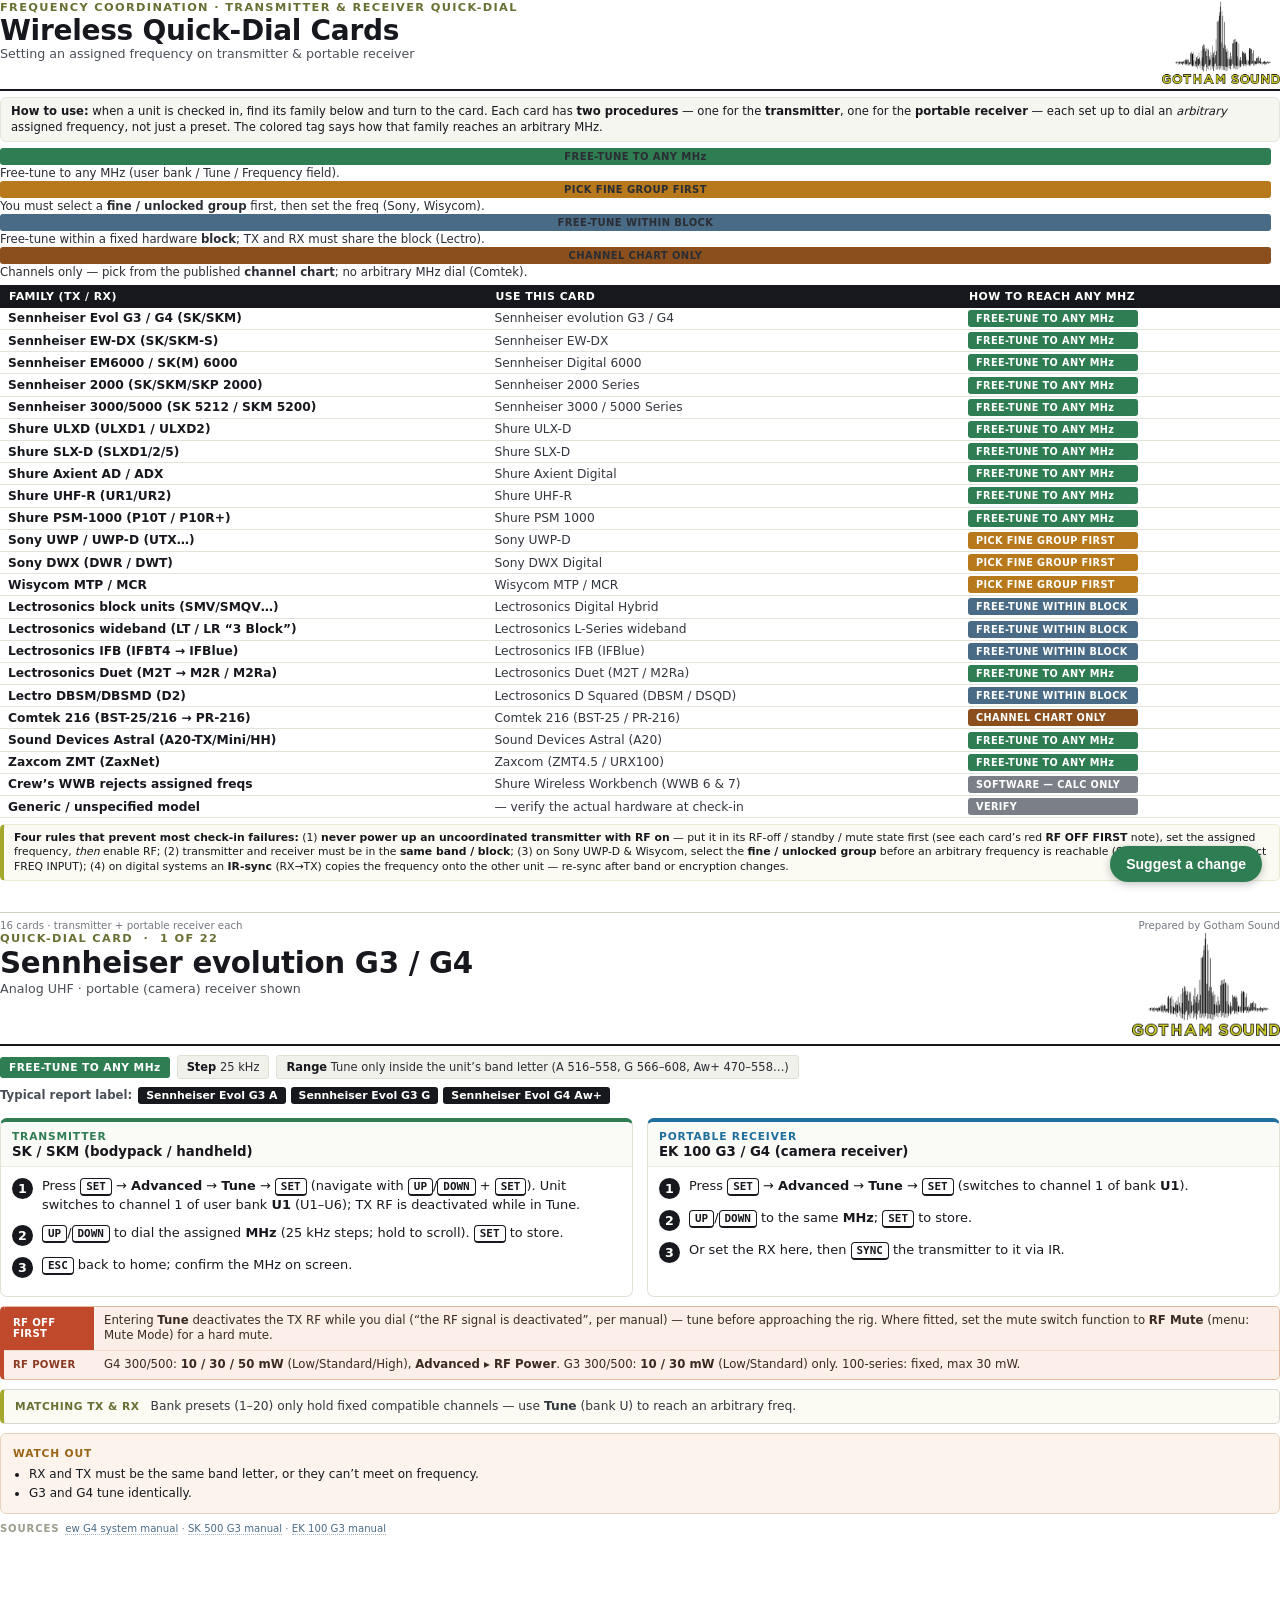
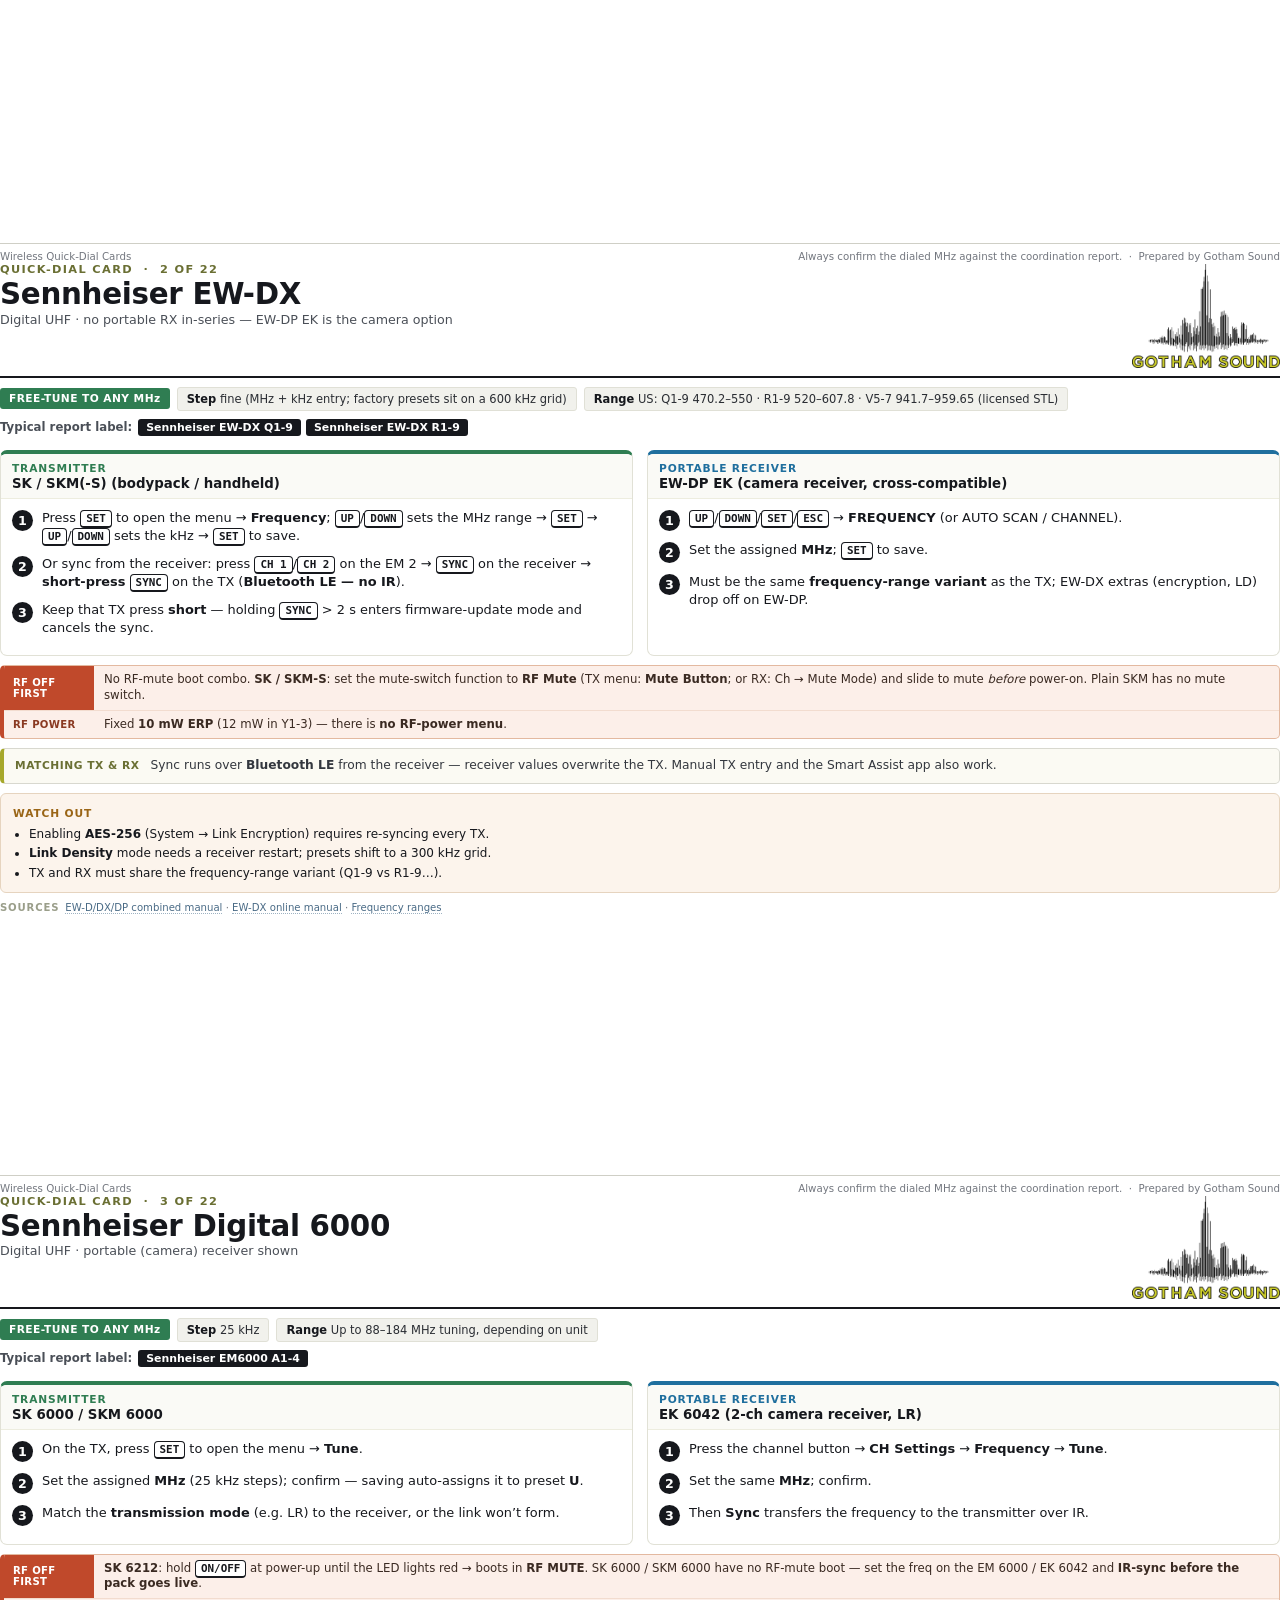
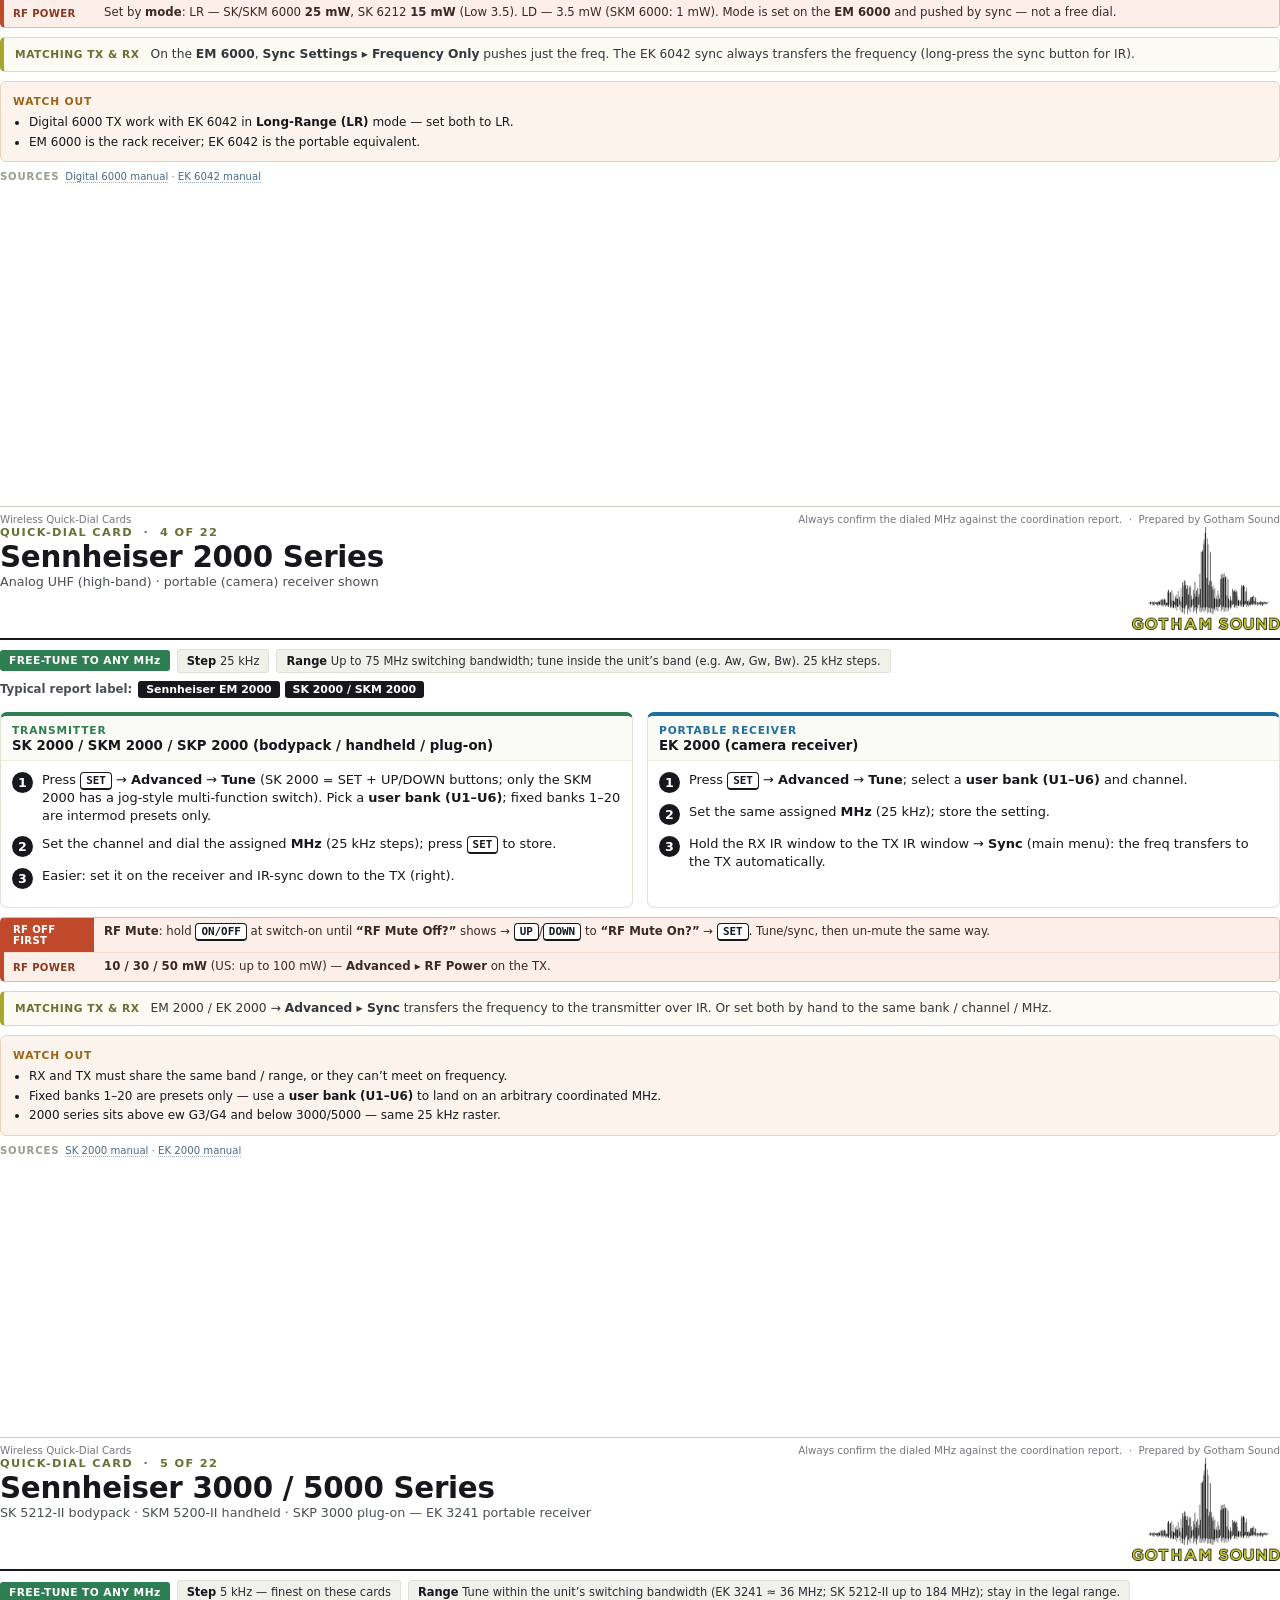
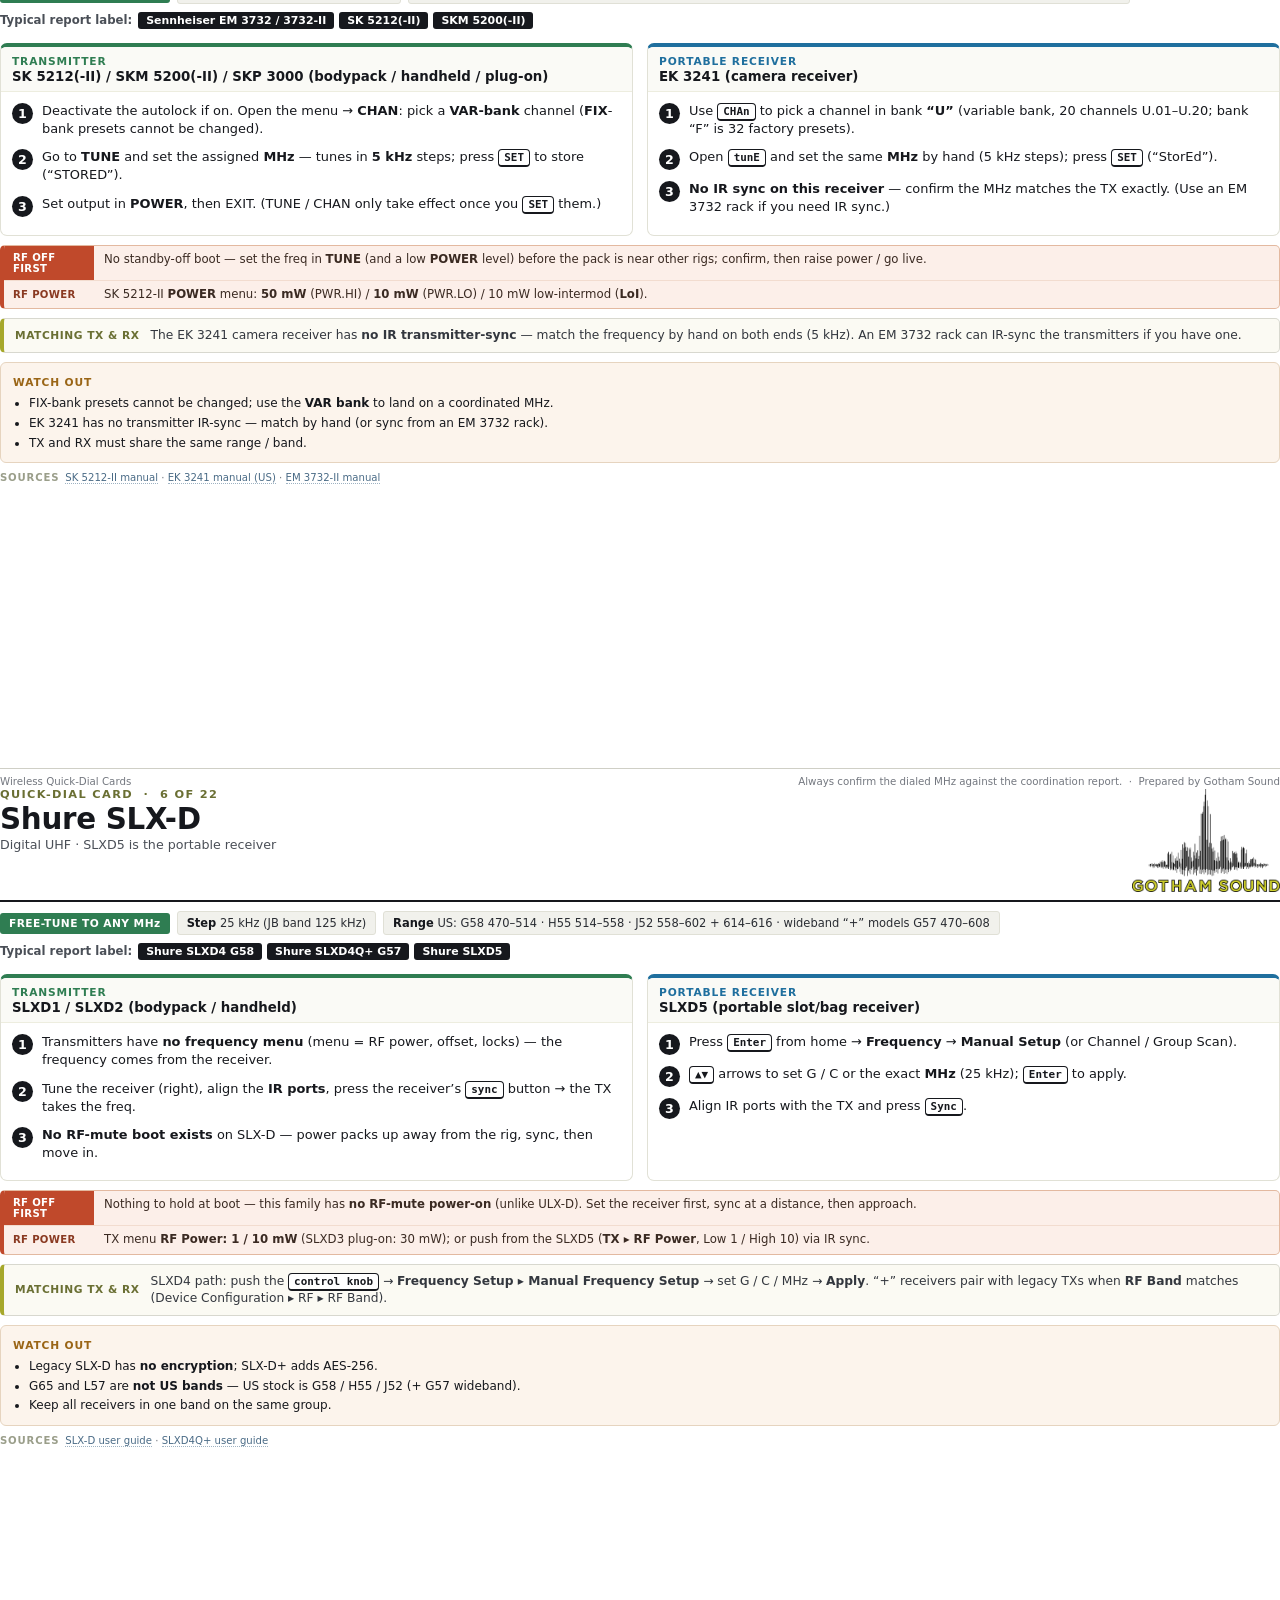
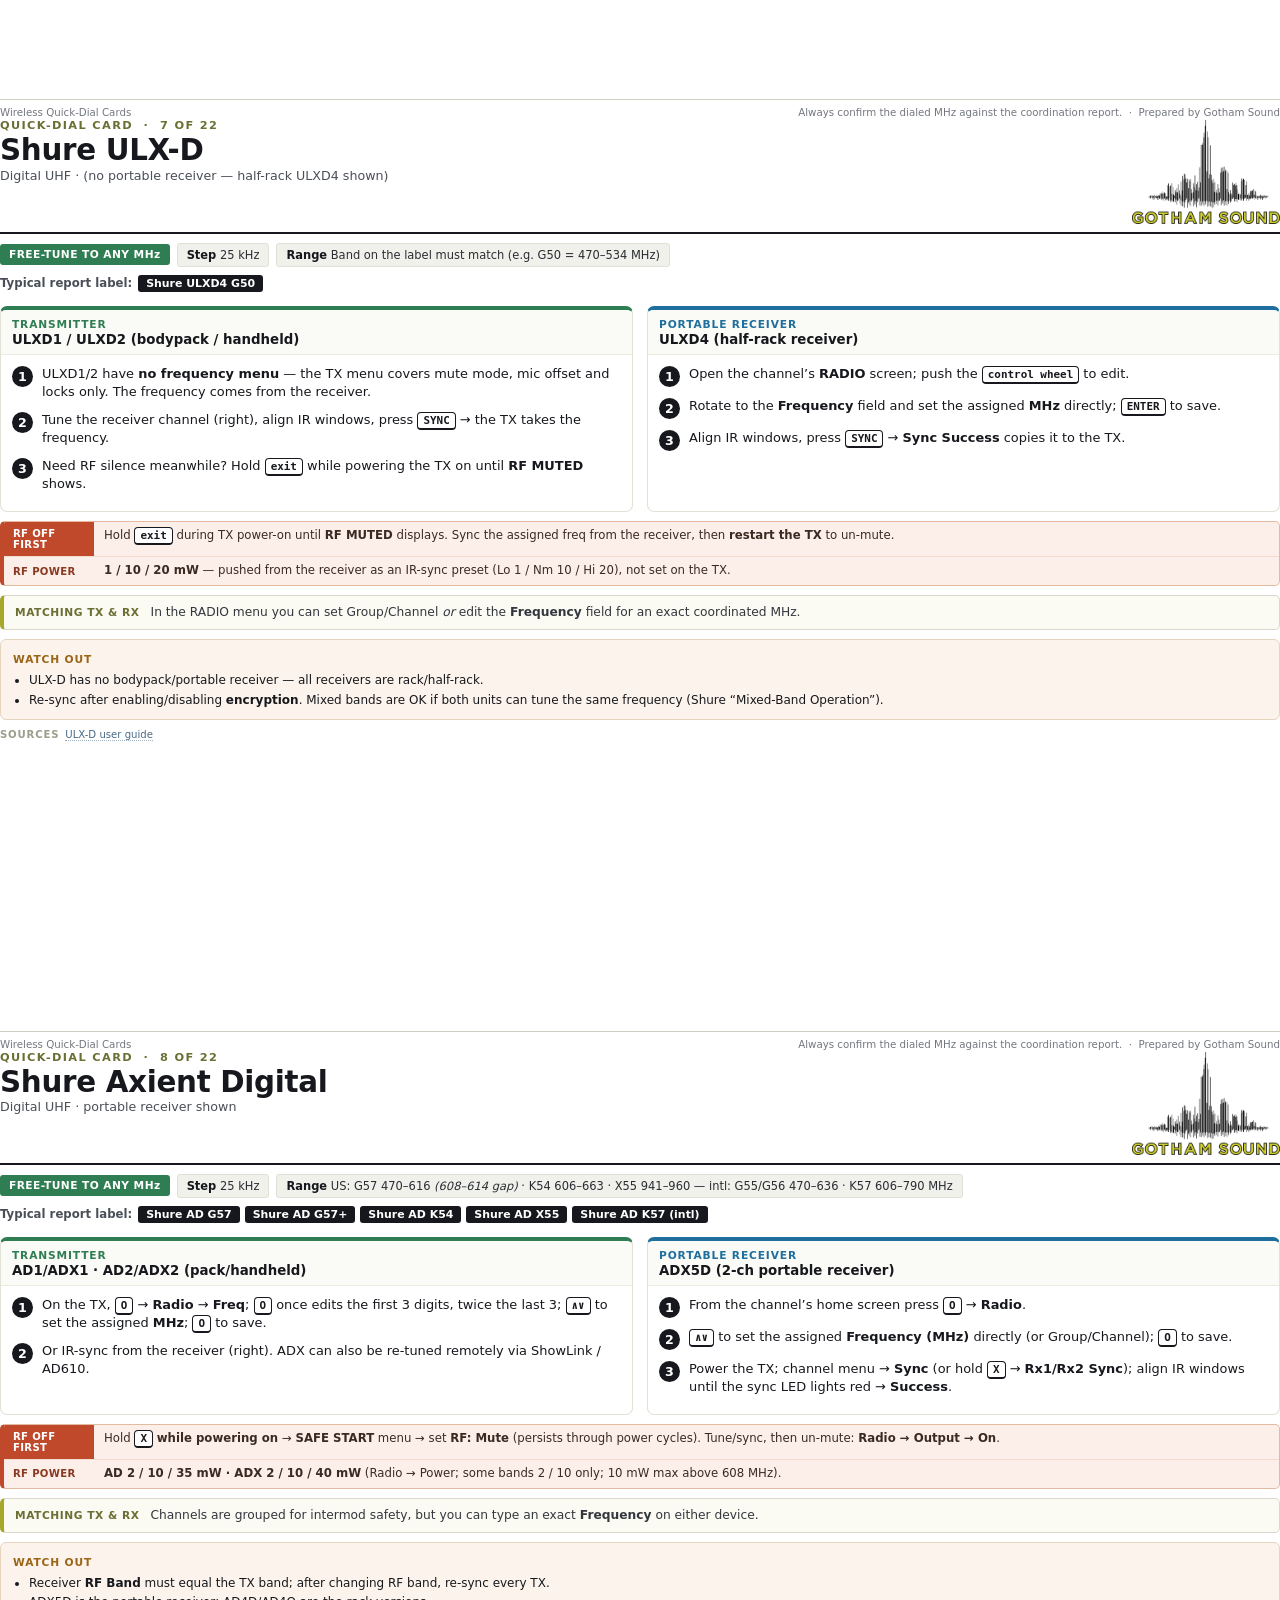
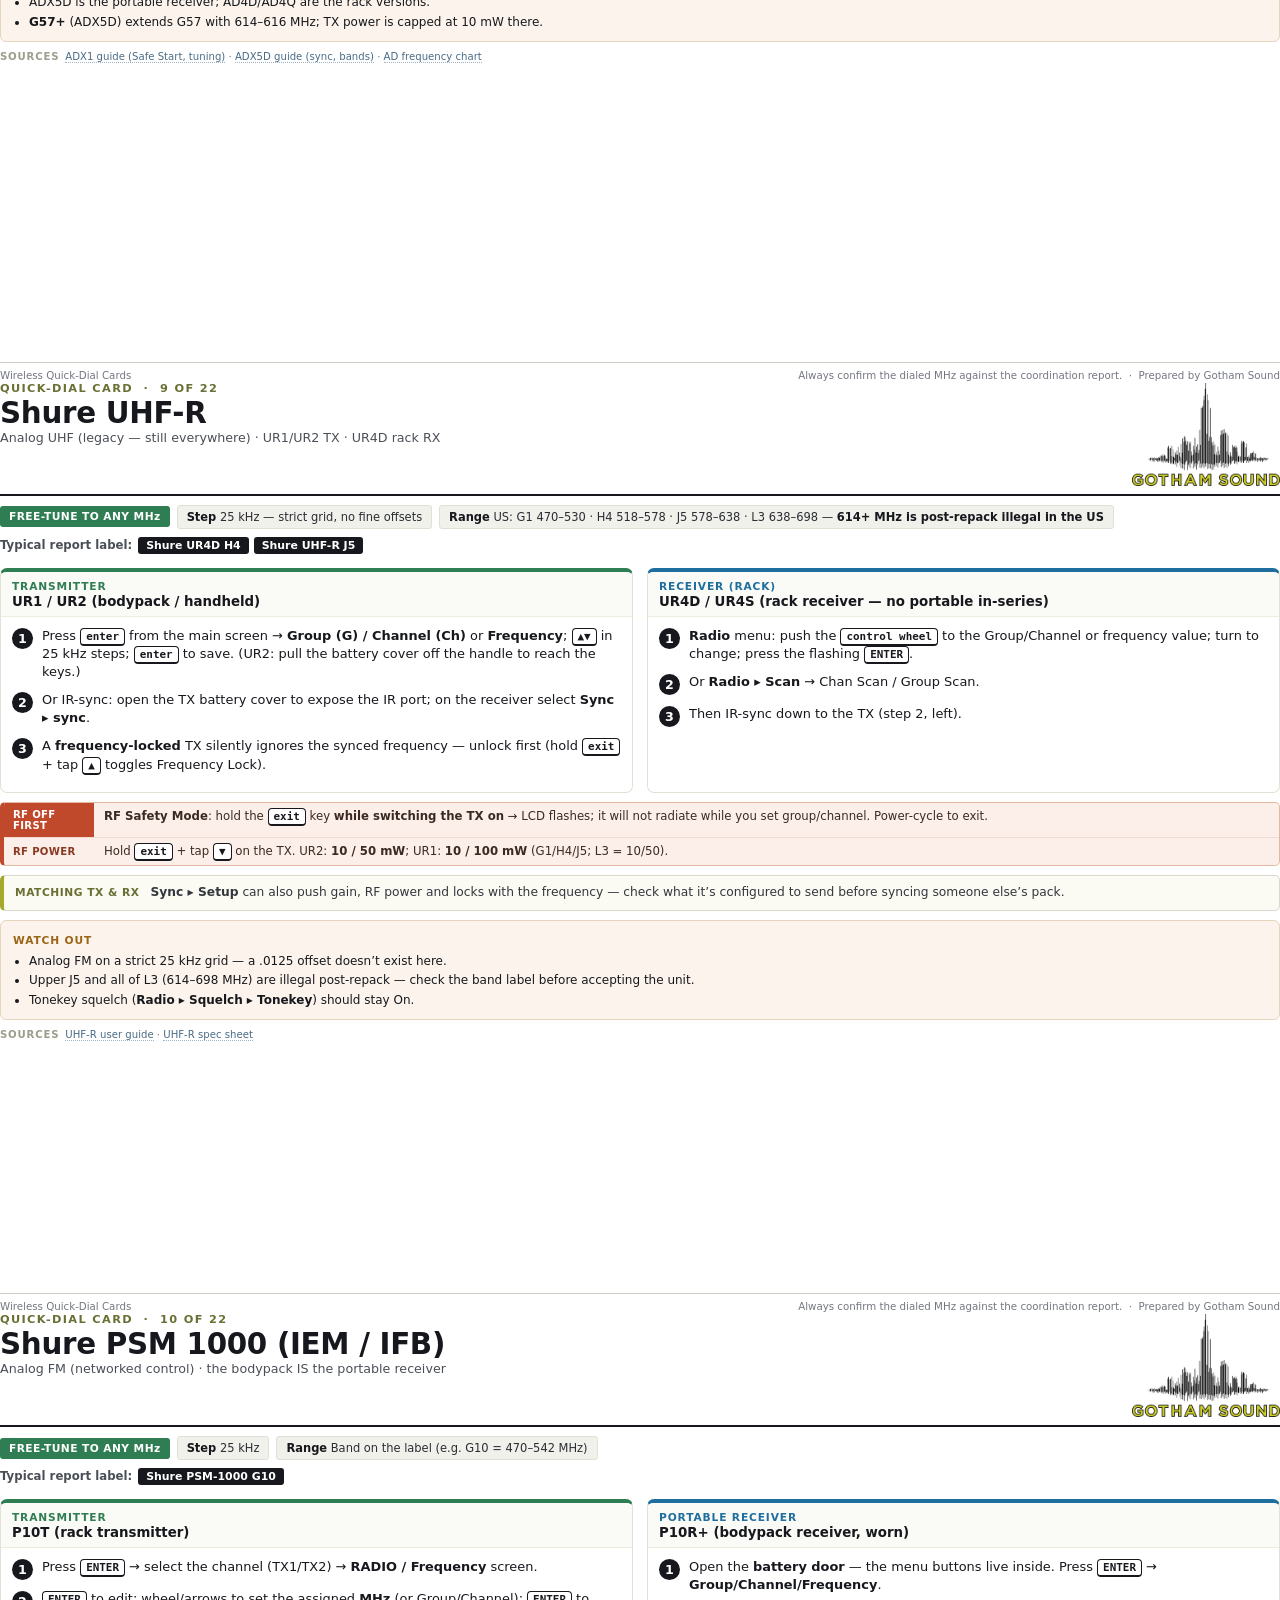
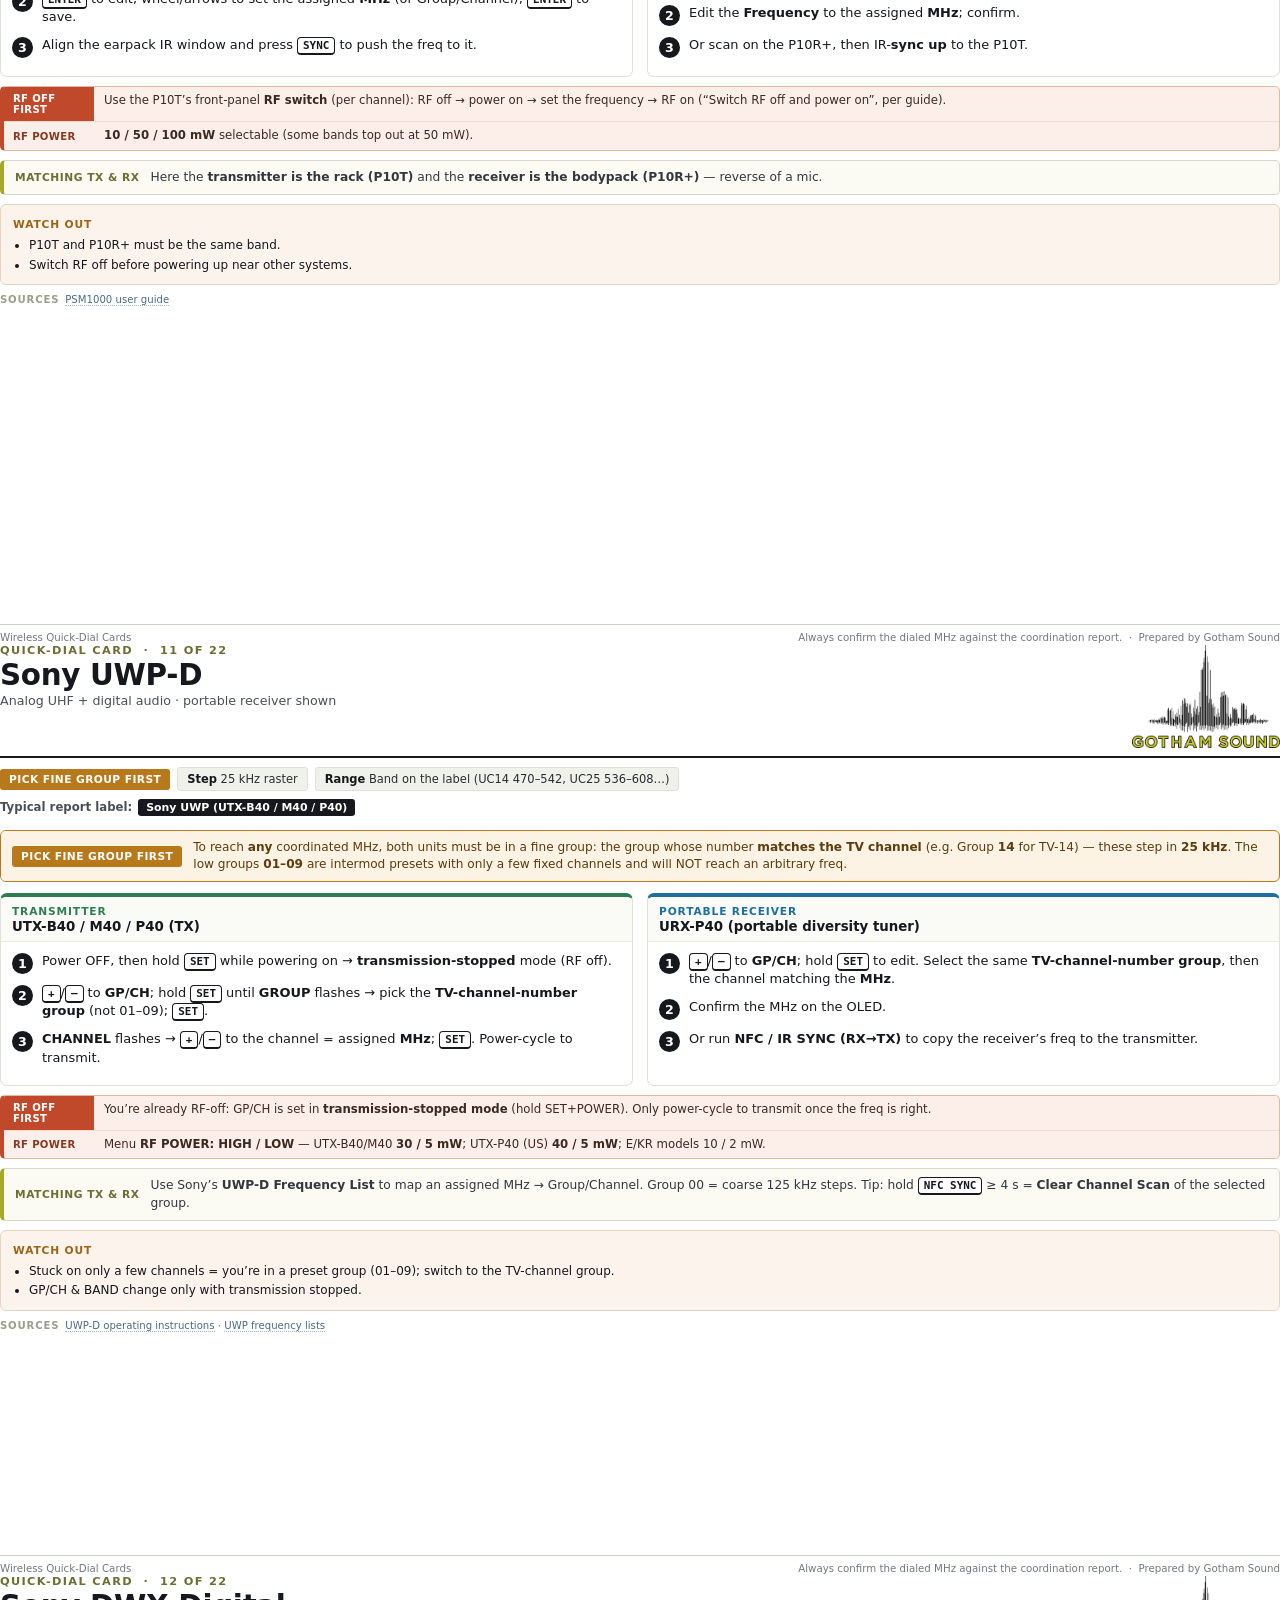
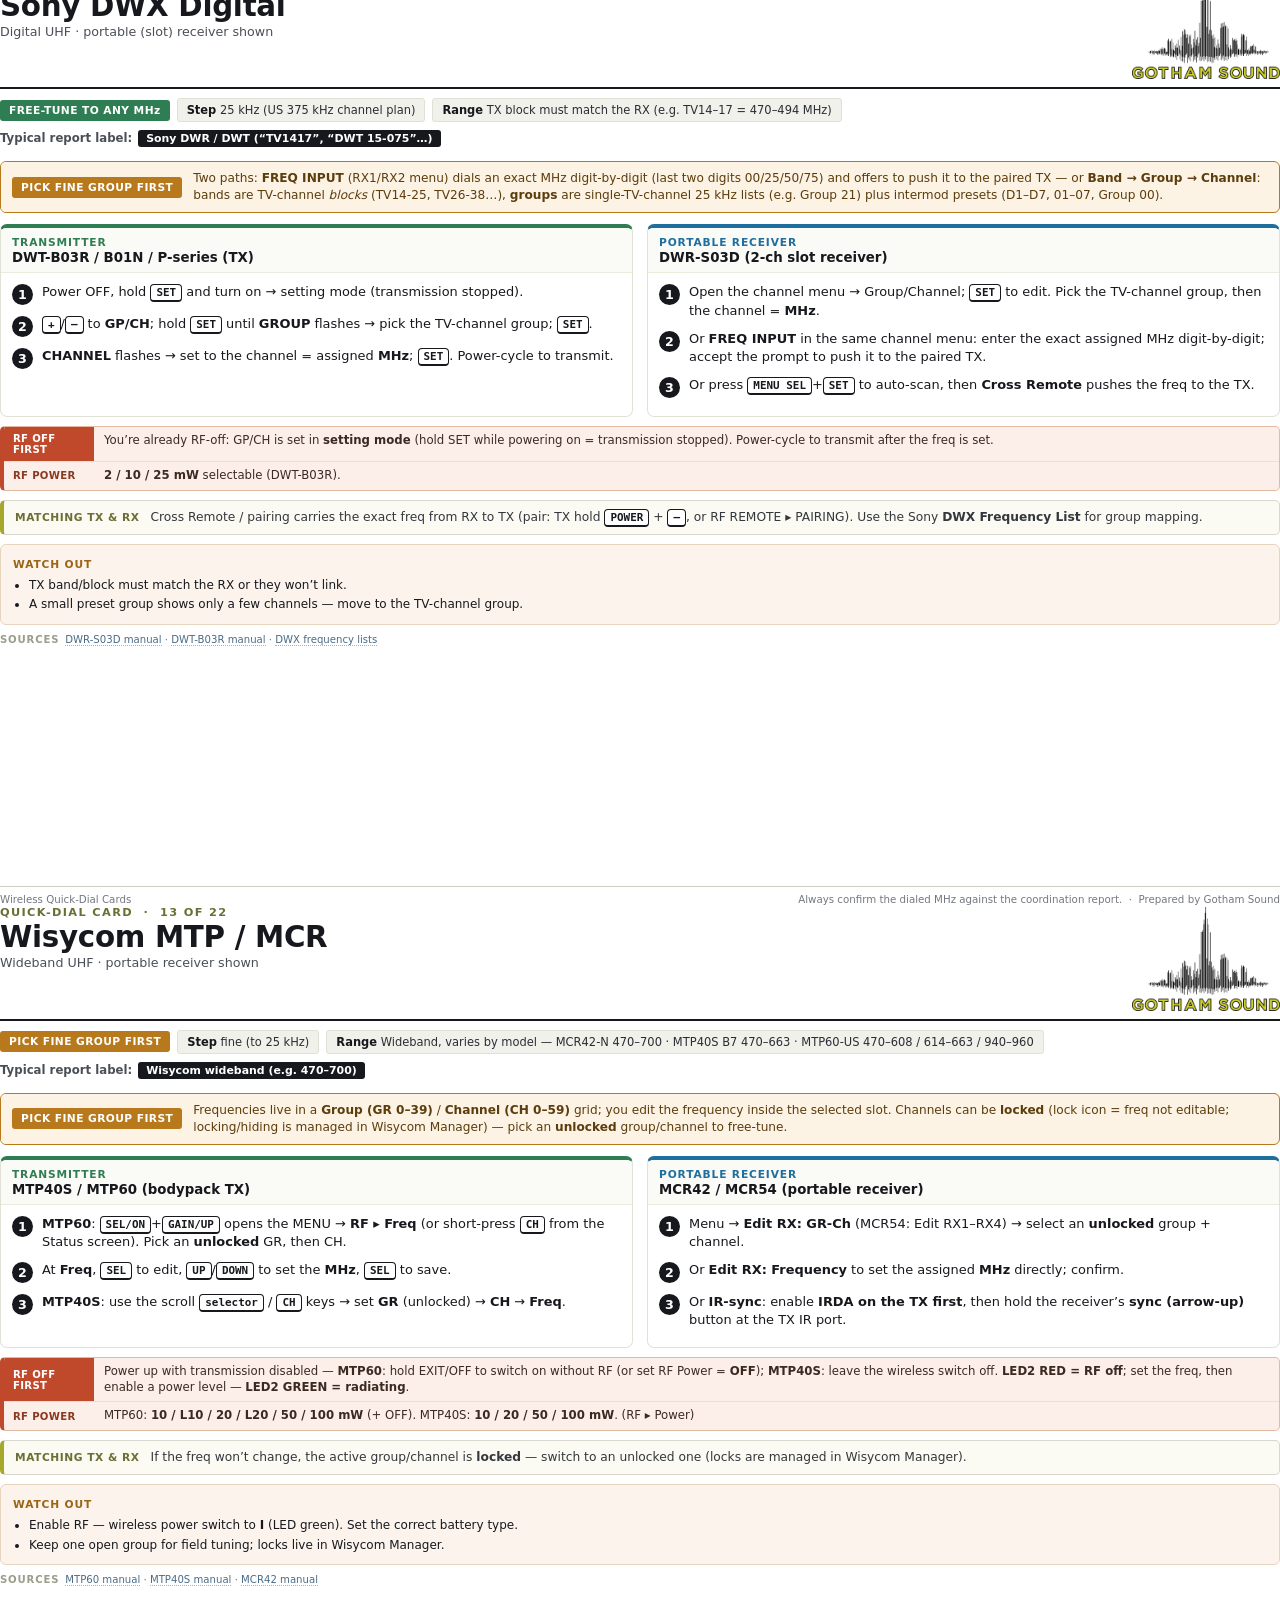
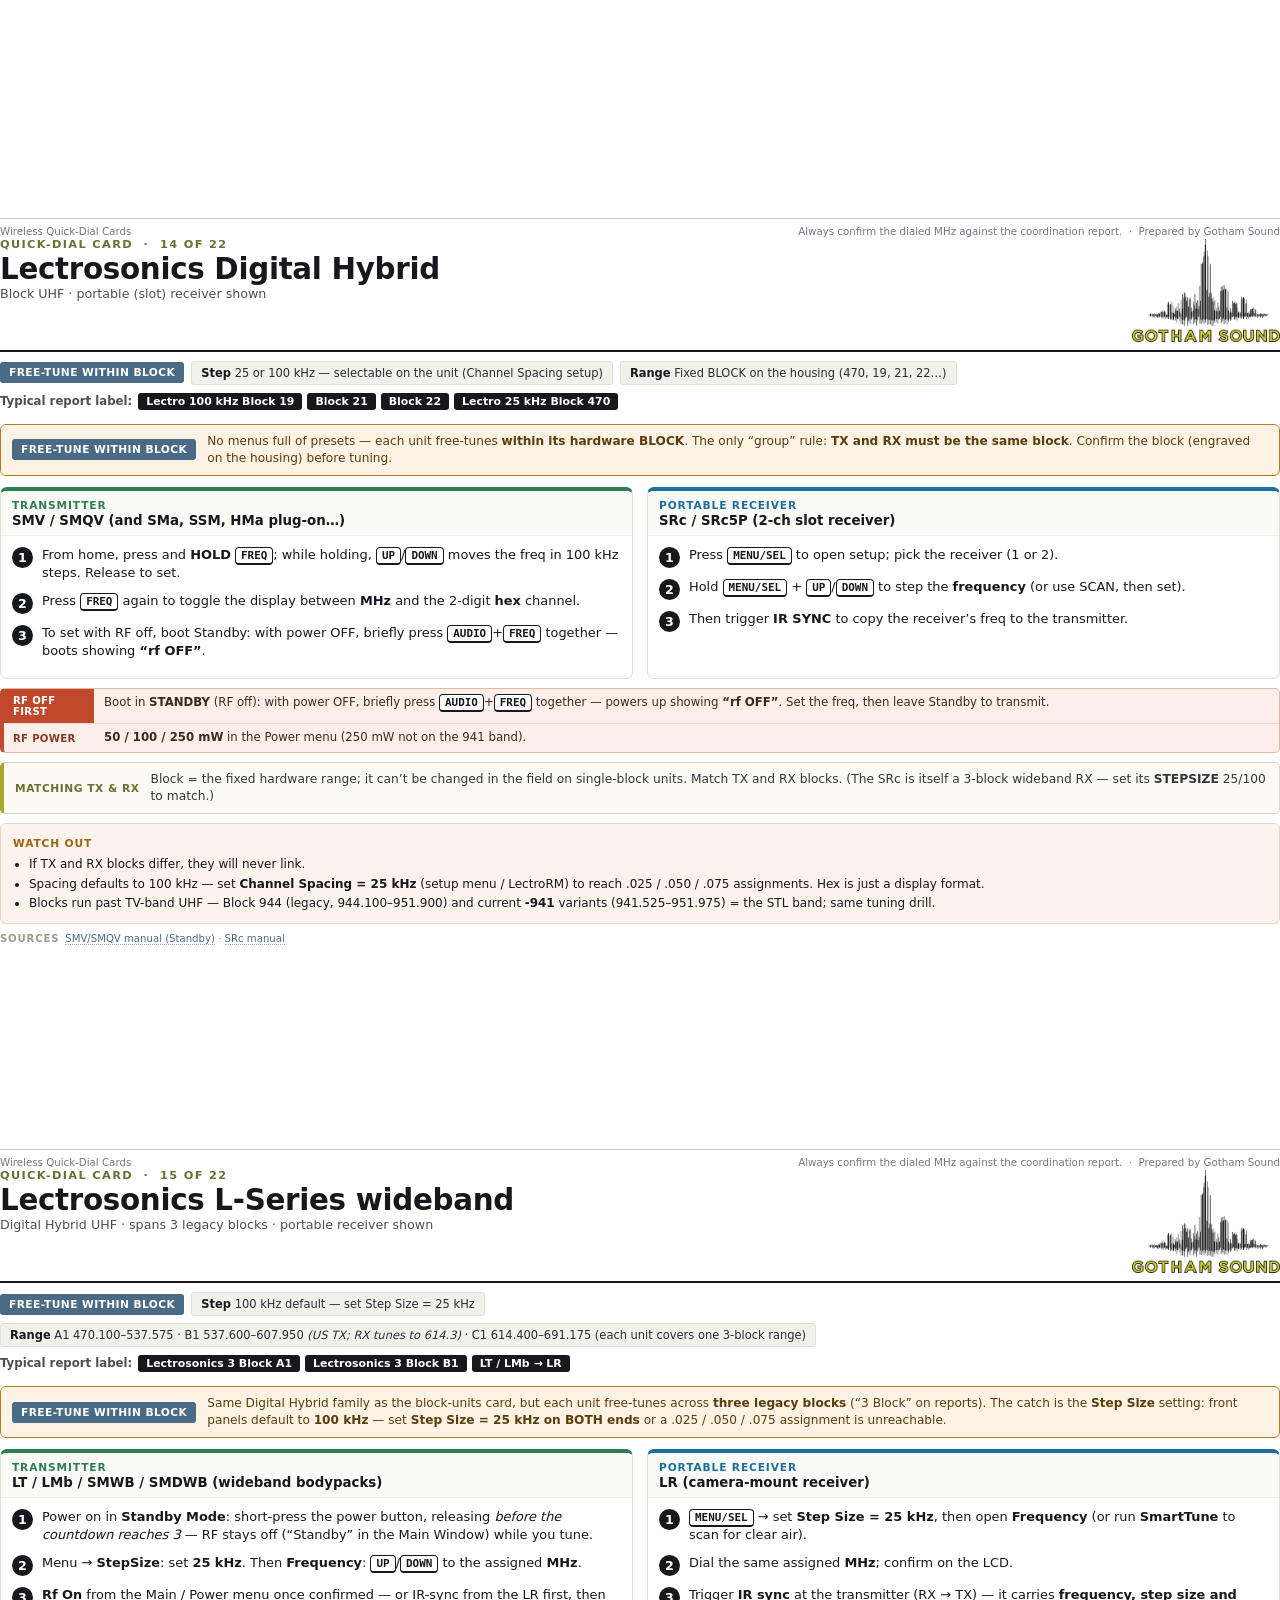
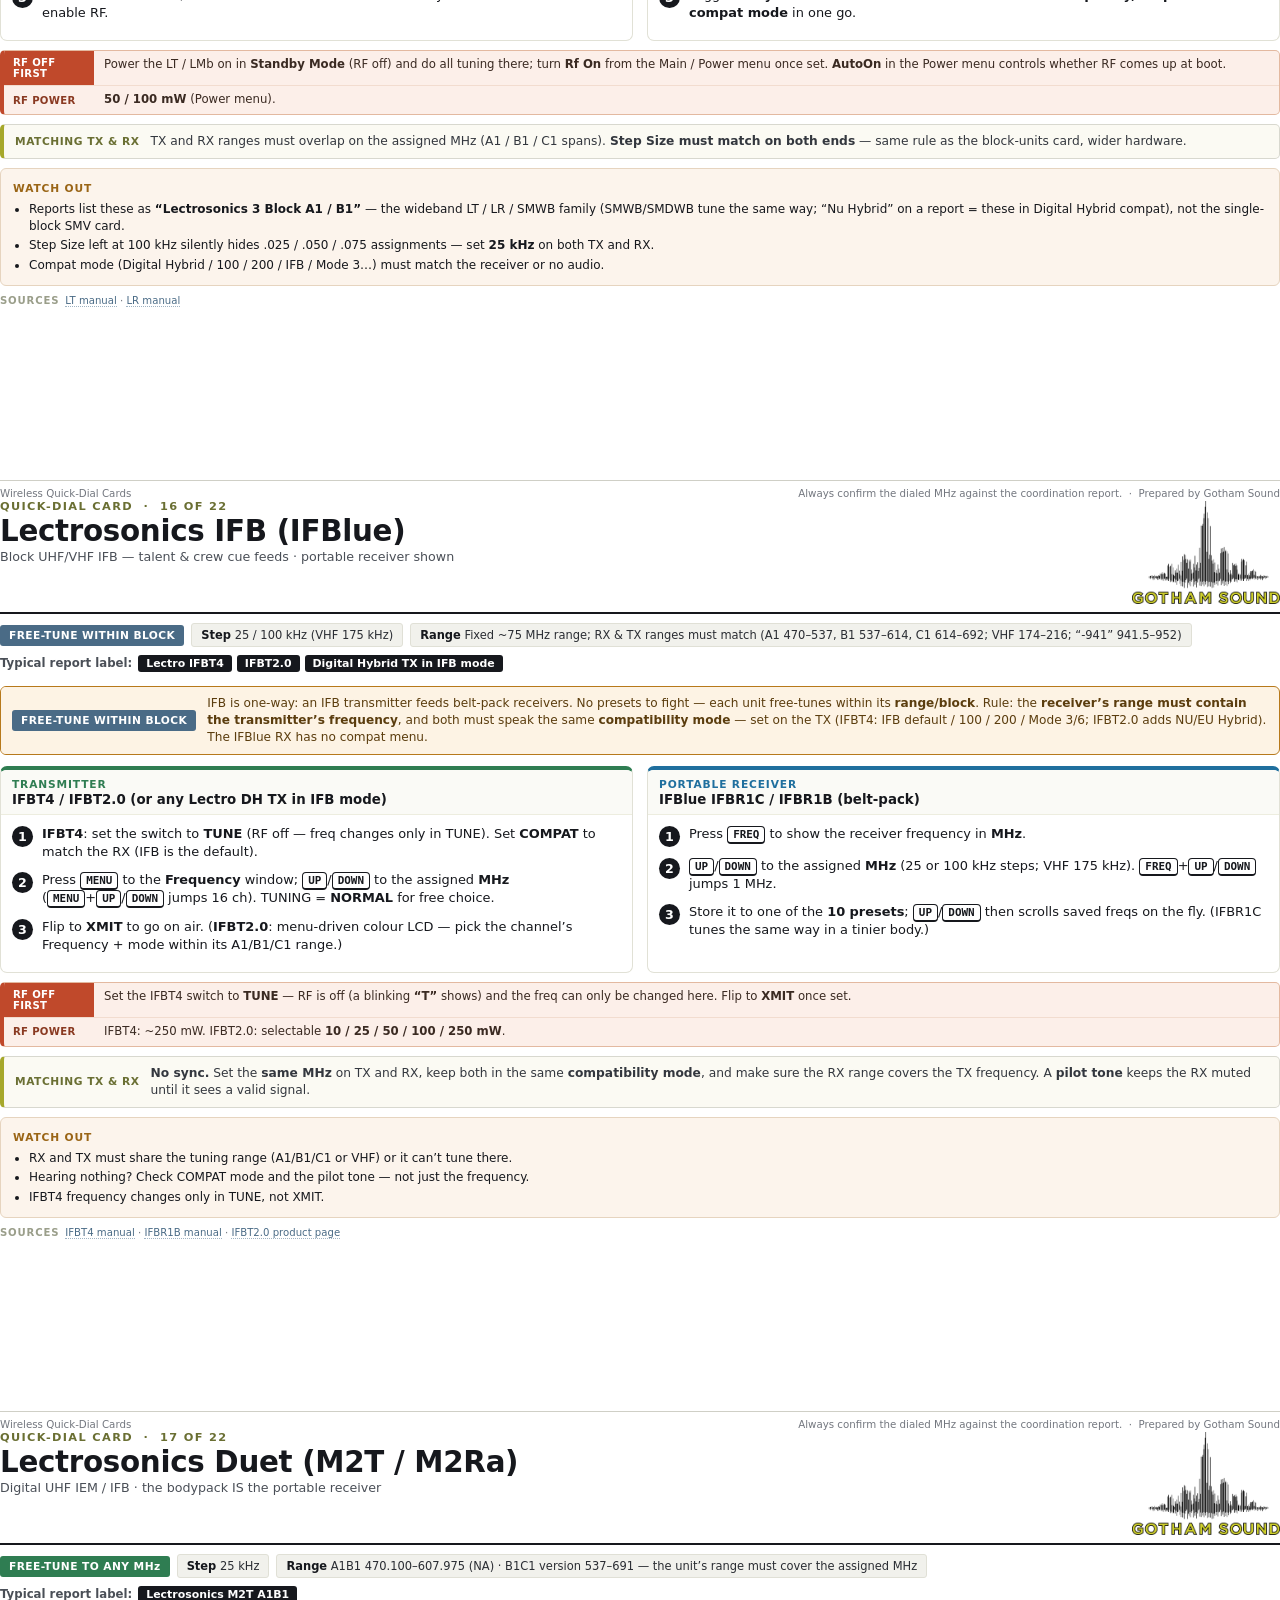
==== print.html @ a8c5d85c "Add card 22: Shure Wireless Workbench (WWB 6 & 7) compatibility profiles First software card. Scenar" ====
<!DOCTYPE html><html><head><meta charset="utf-8"><meta name="viewport" content="width=device-width, initial-scale=1"><title>Wireless Quick-Dial Cards — Gotham Sound</title><style>
@page { size: Letter portrait; margin: 0.4in 0.5in; }
* { box-sizing: border-box; }
html,body { margin:0; padding:0; }
body { font-family:'DejaVu Sans',Arial,Helvetica,sans-serif; color:#16181d; -webkit-print-color-adjust:exact; print-color-adjust:exact; }
.sheet { page-break-after: always; min-height: 9.7in; display:flex; flex-direction:column; }
.sheet:last-child { page-break-after:auto; }

.head { display:flex; justify-content:space-between; align-items:flex-start; gap:16px; border-bottom:2.5px solid #16181d; padding-bottom:8px; }
.eyebrow { font-size:8.5pt; letter-spacing:.12em; font-weight:700; color:#6a6f33; text-transform:uppercase; }
h1 { font-size:22pt; line-height:1.04; margin:3px 0 2px; letter-spacing:-.01em; }
.sub { font-size:9.5pt; color:#4a4f57; }
.logo { width:148px; height:auto; flex:none; margin-top:2px; }

.meta { display:flex; flex-wrap:wrap; gap:7px; margin:9px 0 7px; align-items:center; }
.tag { font-size:8pt; font-weight:800; letter-spacing:.04em; color:#fff; padding:4px 9px; border-radius:3px; white-space:nowrap; }
.t-tune { background:#2f7d52; }
.t-grp  { background:#b7791b; }
.t-blk  { background:#4a6b86; }
.t-chan { background:#8a4f1d; }
.tag.na { background:#7a7f88; }
.pill { font-size:8.6pt; color:#2a2d33; background:#f1f1ec; border:1px solid #e0e0d6; border-radius:3px; padding:4px 9px; }
.pill b { color:#16181d; }

.labelrow { font-size:8.8pt; margin:1px 0 10px; }
.ll { font-weight:700; color:#4a4f57; margin-right:6px; }
.chip { display:inline-block; font-size:8.2pt; background:#16181d; color:#fff; border-radius:3px; padding:2px 8px; margin:0 5px 4px 0; font-weight:600; }

.groupbar { display:flex; align-items:stretch; border:1.6px solid #b7791b; border-radius:6px; overflow:hidden; margin:0 0 11px; background:#fdf3e4; }
.gb-tag { flex:none; background:#fdf3e4; padding:9px 11px; display:flex; align-items:center; }
.gb-txt { font-size:9.1pt; line-height:1.4; padding:8px 11px 8px 0; color:#5b3d0e; }

.procs { display:flex; gap:14px; }
.proc { flex:1; border:1.4px solid #e1e1d6; border-radius:7px; padding:0 0 8px; overflow:hidden; }
.proc.tx { border-top:4px solid #2f7d52; }
.proc.rx { border-top:4px solid #1f6f9e; }
.proc-h { padding:8px 11px 7px; border-bottom:1px solid #ededdf; background:#fafaf6; }
.proc-k { display:block; font-size:8pt; font-weight:800; letter-spacing:.08em; }
.proc.tx .proc-k { color:#2f7d52; }
.proc.rx .proc-k { color:#1f6f9e; }
.proc-m { display:block; font-size:10pt; font-weight:700; color:#16181d; margin-top:1px; }

ol.steps { list-style:none; margin:0; padding:10px 11px 0; }
ol.steps li { display:flex; gap:9px; align-items:flex-start; margin-bottom:10px; }
ol.steps .num { flex:none; width:21px; height:21px; border-radius:50%; background:#16181d; color:#fff; font-weight:800; font-size:9.5pt; display:flex; align-items:center; justify-content:center; margin-top:1px; }
ol.steps .txt { font-size:9.7pt; line-height:1.4; }

kbd { font-family:'DejaVu Sans Mono',monospace; font-size:8.2pt; font-weight:700; background:#fff; border:1.3px solid #16181d; border-bottom-width:2.4px; border-radius:4px; padding:1px 5px; color:#16181d; white-space:nowrap; }

.linkbar { display:flex; align-items:stretch; border:1.3px solid #d8d8cf; border-left:4px solid #A6A82B; border-radius:5px; background:#fbfaf3; margin:9px 0 9px; }
.lk-t { flex:none; font-size:8pt; font-weight:800; letter-spacing:.05em; color:#6a6f33; padding:8px 11px; display:flex; align-items:center; }
.linkbar span:last-child { font-size:9.2pt; line-height:1.4; padding:8px 11px 8px 0; color:#33373e; }

.rfbar { border:1.3px solid #e3b9a0; border-left:4px solid #c0492b; border-radius:5px; background:#fcefe9; margin:9px 0 0; overflow:hidden; }
.rf-row { display:flex; align-items:stretch; border-top:1px solid #f2dccf; }
.rf-row:first-child { border-top:none; }
.rf-k { flex:none; width:90px; font-size:7.6pt; font-weight:800; letter-spacing:.03em; color:#8a3a22; padding:6px 9px; display:flex; align-items:center; }
.rf-k.rf-warn { color:#fff; background:#c0492b; }
.rf-v { font-size:8.8pt; line-height:1.34; padding:6px 10px; color:#3a2a22; }

.watch { border:1.3px solid #e6d4bf; background:#fcf4ec; border-radius:6px; padding:8px 12px; }
.w-t { font-size:8pt; font-weight:800; letter-spacing:.08em; color:#9a6516; }
.watch ul { margin:5px 0 0; padding-left:16px; }
.watch li { font-size:9pt; line-height:1.38; margin-bottom:3px; }

.sources { font-size:7.6pt; color:#73777f; margin-top:7px; line-height:1.5; }
.sources .s-t { font-weight:800; letter-spacing:.08em; color:#9a9e8a; margin-right:6px; }
.sources a { color:#4a6b86; text-decoration:none; border-bottom:.5px dotted #9fb3c3; }
.foot { display:flex; justify-content:space-between; gap:12px; border-top:1px solid #cfcfc6; margin-top:auto; padding-top:6px; font-size:7.7pt; color:#73777f; }

.how { font-size:9.4pt; line-height:1.4; background:#f6f6f1; border:1px solid #e4e4d9; border-radius:6px; padding:8px 11px; margin:9px 0 8px; }
.legend { display:flex; flex-direction:column; gap:4px; margin-bottom:9px; }
.legend span { font-size:9.2pt; color:#2a2d33; vertical-align:middle; }
.legend .tag { margin-right:9px; display:inline-block; min-width:188px; text-align:center; }
table.router { width:100%; border-collapse:collapse; font-size:9.2pt; }
table.router th { background:#16181d; color:#fff; text-align:left; font-size:8.2pt; letter-spacing:.04em; text-transform:uppercase; padding:5px 9px; }
table.router td { border-bottom:1px solid #e3e3da; padding:4.5px 9px; vertical-align:middle; }
.r-lbl { font-weight:600; color:#16181d; width:38%; }
.r-card { color:#33373e; width:37%; }
.r-badge { width:25%; }
.r-badge .tag { display:inline-block; }
.genrule { font-size:8.7pt; line-height:1.4; background:#fbfaf3; border:1px solid #ece9d4; border-left:4px solid #A6A82B; border-radius:5px; padding:8px 11px; margin-top:8px; }
/* 16-card index: compact the router so the index stays on one page */
.router { font-size:8.6pt; }
.router td { padding:2.6px 8px; }
.router .tag { font-size:7.3pt; padding:3px 8px; min-width:170px; }
.legend { gap:2px; margin-bottom:7px; }
.legend span { font-size:8.8pt; }
.legend .tag { min-width:178px; font-size:7.5pt; padding:3px 8px; }
.how { font-size:9pt; padding:7px 11px; margin:7px 0 7px; }
.genrule { font-size:8.4pt; padding:7px 11px; margin-top:7px; }
.sheet:first-of-type .head { padding-bottom:5px; }
.sheet:first-of-type h1 { font-size:21pt; margin:2px 0 1px; }
.sheet:first-of-type .logo { width:118px; }
.sheet:first-of-type .how { font-size:8.7pt; line-height:1.32; padding:6px 10px; margin:6px 0 6px; }
.sheet:first-of-type .legend { gap:1px; margin-bottom:6px; }
.sheet:first-of-type .router td { padding:2.1px 8px; }
.sheet:first-of-type .genrule { font-size:8.1pt; line-height:1.32; padding:6px 10px; margin-top:6px; }
</style></head>
<body>
<section class="sheet">
  <header class="head">
    <div class="head-l">
      <div class="eyebrow">FREQUENCY COORDINATION · TRANSMITTER &amp; RECEIVER QUICK-DIAL</div>
      <h1>Wireless Quick-Dial Cards</h1>
      <div class="sub">Setting an assigned frequency on transmitter &amp; portable receiver</div>
    </div>
    <img class="logo" src="assets/gotham-logo.png" alt="Gotham Sound"/>
  </header>

  <div class="how">
    <b>How to use:</b> when a unit is checked in, find its family below and turn to the card. Each card has
    <b>two procedures</b> — one for the <b>transmitter</b>, one for the <b>portable receiver</b> — each set up to dial an
    <i>arbitrary</i> assigned frequency, not just a preset. The colored tag says how that family reaches an arbitrary MHz.
  </div>

  <div class="legend">
    <span class="tag t-tune">FREE-TUNE TO ANY MHz</span><span>Free-tune to any MHz (user bank / Tune / Frequency field).</span>
    <span class="tag t-grp">PICK FINE GROUP FIRST</span><span>You must select a <b>fine / unlocked group</b> first, then set the freq (Sony, Wisycom).</span>
    <span class="tag t-blk">FREE-TUNE WITHIN BLOCK</span><span>Free-tune within a fixed hardware <b>block</b>; TX and RX must share the block (Lectro).</span>
    <span class="tag t-chan">CHANNEL CHART ONLY</span><span>Channels only — pick from the published <b>channel chart</b>; no arbitrary MHz dial (Comtek).</span>
  </div>

  <table class="router">
    <thead><tr><th>Family (TX / RX)</th><th>Use this card</th><th>How to reach any MHz</th></tr></thead>
    <tbody><tr><td class="r-lbl">Sennheiser Evol G3 / G4 (SK/SKM)</td><td class="r-card">Sennheiser evolution G3 / G4</td><td class="r-badge"><span class="tag t-tune">FREE-TUNE TO ANY MHz</span></td></tr>
<tr><td class="r-lbl">Sennheiser EW-DX (SK/SKM-S)</td><td class="r-card">Sennheiser EW-DX</td><td class="r-badge"><span class="tag t-tune">FREE-TUNE TO ANY MHz</span></td></tr><tr><td class="r-lbl">Sennheiser EM6000 / SK(M) 6000</td><td class="r-card">Sennheiser Digital 6000</td><td class="r-badge"><span class="tag t-tune">FREE-TUNE TO ANY MHz</span></td></tr><tr><td class="r-lbl">Sennheiser 2000 (SK/SKM/SKP 2000)</td><td class="r-card">Sennheiser 2000 Series</td><td class="r-badge"><span class="tag t-tune">FREE-TUNE TO ANY MHz</span></td></tr><tr><td class="r-lbl">Sennheiser 3000/5000 (SK 5212 / SKM 5200)</td><td class="r-card">Sennheiser 3000 / 5000 Series</td><td class="r-badge"><span class="tag t-tune">FREE-TUNE TO ANY MHz</span></td></tr><tr><td class="r-lbl">Shure ULXD (ULXD1 / ULXD2)</td><td class="r-card">Shure ULX-D</td><td class="r-badge"><span class="tag t-tune">FREE-TUNE TO ANY MHz</span></td></tr>
<tr><td class="r-lbl">Shure SLX-D (SLXD1/2/5)</td><td class="r-card">Shure SLX-D</td><td class="r-badge"><span class="tag t-tune">FREE-TUNE TO ANY MHz</span></td></tr><tr><td class="r-lbl">Shure Axient AD / ADX</td><td class="r-card">Shure Axient Digital</td><td class="r-badge"><span class="tag t-tune">FREE-TUNE TO ANY MHz</span></td></tr>
<tr><td class="r-lbl">Shure UHF-R (UR1/UR2)</td><td class="r-card">Shure UHF-R</td><td class="r-badge"><span class="tag t-tune">FREE-TUNE TO ANY MHz</span></td></tr><tr><td class="r-lbl">Shure PSM-1000 (P10T / P10R+)</td><td class="r-card">Shure PSM 1000</td><td class="r-badge"><span class="tag t-tune">FREE-TUNE TO ANY MHz</span></td></tr><tr><td class="r-lbl">Sony UWP / UWP-D (UTX…)</td><td class="r-card">Sony UWP-D</td><td class="r-badge"><span class="tag t-grp">PICK FINE GROUP FIRST</span></td></tr><tr><td class="r-lbl">Sony DWX (DWR / DWT)</td><td class="r-card">Sony DWX Digital</td><td class="r-badge"><span class="tag t-grp">PICK FINE GROUP FIRST</span></td></tr><tr><td class="r-lbl">Wisycom MTP / MCR</td><td class="r-card">Wisycom MTP / MCR</td><td class="r-badge"><span class="tag t-grp">PICK FINE GROUP FIRST</span></td></tr><tr><td class="r-lbl">Lectrosonics block units (SMV/SMQV…)</td><td class="r-card">Lectrosonics Digital Hybrid</td><td class="r-badge"><span class="tag t-blk">FREE-TUNE WITHIN BLOCK</span></td></tr><tr><td class="r-lbl">Lectrosonics wideband (LT / LR “3 Block”)</td><td class="r-card">Lectrosonics L-Series wideband</td><td class="r-badge"><span class="tag t-blk">FREE-TUNE WITHIN BLOCK</span></td></tr><tr><td class="r-lbl">Lectrosonics IFB (IFBT4 → IFBlue)</td><td class="r-card">Lectrosonics IFB (IFBlue)</td><td class="r-badge"><span class="tag t-blk">FREE-TUNE WITHIN BLOCK</span></td></tr><tr><td class="r-lbl">Lectrosonics Duet (M2T → M2R / M2Ra)</td><td class="r-card">Lectrosonics Duet (M2T / M2Ra)</td><td class="r-badge"><span class="tag t-tune">FREE-TUNE TO ANY MHz</span></td></tr>
<tr><td class="r-lbl">Lectro DBSM/DBSMD (D2)</td><td class="r-card">Lectrosonics D Squared (DBSM / DSQD)</td><td class="r-badge"><span class="tag t-blk">FREE-TUNE WITHIN BLOCK</span></td></tr><tr><td class="r-lbl">Comtek 216 (BST-25/216 → PR-216)</td><td class="r-card">Comtek 216 (BST-25 / PR-216)</td><td class="r-badge"><span class="tag t-chan">CHANNEL CHART ONLY</span></td></tr><tr><td class="r-lbl">Sound Devices Astral (A20-TX/Mini/HH)</td><td class="r-card">Sound Devices Astral (A20)</td><td class="r-badge"><span class="tag t-tune">FREE-TUNE TO ANY MHz</span></td></tr>
<tr><td class="r-lbl">Zaxcom ZMT (ZaxNet)</td><td class="r-card">Zaxcom (ZMT4.5 / URX100)</td><td class="r-badge"><span class="tag t-tune">FREE-TUNE TO ANY MHz</span></td></tr>
<tr><td class="r-lbl">Crew’s WWB rejects assigned freqs</td><td class="r-card">Shure Wireless Workbench (WWB 6 &amp; 7)</td><td class="r-badge"><span class="tag na">SOFTWARE — CALC ONLY</span></td></tr><tr><td class="r-lbl">Generic / unspecified model</td><td class="r-card">— verify the actual hardware at check-in</td><td class="r-badge"><span class="tag na">VERIFY</span></td></tr></tbody>
  </table>

  <div class="genrule">
    <b>Four rules that prevent most check-in failures:</b>
    (1) <b>never power up an uncoordinated transmitter with RF on</b> — put it in its RF-off / standby / mute state first (see each card’s red <b>RF OFF FIRST</b> note), set the assigned frequency, <i>then</i> enable RF;
    (2) transmitter and receiver must be in the <b>same band / block</b>;
    (3) on Sony UWP-D &amp; Wisycom, select the <b>fine / unlocked group</b> before an arbitrary frequency is reachable (Sony DWX also offers direct FREQ INPUT);
    (4) on digital systems an <b>IR-sync</b> (RX→TX) copies the frequency onto the other unit — re-sync after band or encryption changes.
  </div>

  <footer class="foot">
    <span>16 cards · transmitter + portable receiver each</span>
    <span>Prepared by Gotham Sound</span>
  </footer>
</section>
<section class="sheet">
  <header class="head">
    <div class="head-l">
      <div class="eyebrow">QUICK-DIAL CARD &nbsp;&middot;&nbsp; 1 OF 22</div>
      <h1>Sennheiser evolution G3 / G4</h1>
      <div class="sub">Analog UHF · portable (camera) receiver shown</div>
    </div>
    <img class="logo" src="assets/gotham-logo.png" alt="Gotham Sound"/>
  </header>

  <div class="meta">
    <span class="tag t-tune">FREE-TUNE TO ANY MHz</span>
    <span class="pill"><b>Step</b> 25 kHz</span>
    <span class="pill"><b>Range</b> Tune only inside the unit’s band letter (A 516–558, G 566–608, Aw+ 470–558…)</span>
  </div>

  <div class="labelrow"><span class="ll">Typical report label:</span><span class="chip">Sennheiser Evol G3 A</span><span class="chip">Sennheiser Evol G3 G</span><span class="chip">Sennheiser Evol G4 Aw+</span></div>
  

  <div class="procs">
    <div class="proc tx">
      <div class="proc-h"><span class="proc-k">TRANSMITTER</span>
        <span class="proc-m">SK / SKM (bodypack / handheld)</span></div>
      <ol class="steps"><li><span class="num">1</span><span class="txt">Press <kbd>SET</kbd> → <b>Advanced</b> → <b>Tune</b> → <kbd>SET</kbd> (navigate with <kbd>UP</kbd>/<kbd>DOWN</kbd> + <kbd>SET</kbd>). Unit switches to channel 1 of user bank <b>U1</b> (U1–U6); TX RF is deactivated while in Tune.</span></li><li><span class="num">2</span><span class="txt"><kbd>UP</kbd>/<kbd>DOWN</kbd> to dial the assigned <b>MHz</b> (25 kHz steps; hold to scroll). <kbd>SET</kbd> to store.</span></li><li><span class="num">3</span><span class="txt"><kbd>ESC</kbd> back to home; confirm the MHz on screen.</span></li></ol>
    </div>
    <div class="proc rx">
      <div class="proc-h"><span class="proc-k">PORTABLE RECEIVER</span>
        <span class="proc-m">EK 100 G3 / G4 (camera receiver)</span></div>
      <ol class="steps"><li><span class="num">1</span><span class="txt">Press <kbd>SET</kbd> → <b>Advanced</b> → <b>Tune</b> → <kbd>SET</kbd> (switches to channel 1 of bank <b>U1</b>).</span></li><li><span class="num">2</span><span class="txt"><kbd>UP</kbd>/<kbd>DOWN</kbd> to the same <b>MHz</b>; <kbd>SET</kbd> to store.</span></li><li><span class="num">3</span><span class="txt">Or set the RX here, then <kbd>SYNC</kbd> the transmitter to it via IR.</span></li></ol>
    </div>
  </div>

  <div class="rfbar">
    <div class="rf-row"><span class="rf-k rf-warn">RF OFF FIRST</span><span class="rf-v">Entering <b>Tune</b> deactivates the TX RF while you dial (“the RF signal is deactivated”, per manual) — tune before approaching the rig. Where fitted, set the mute switch function to <b>RF Mute</b> (menu: Mute Mode) for a hard mute.</span></div>
    <div class="rf-row"><span class="rf-k">RF POWER</span><span class="rf-v">G4 300/500: <b>10 / 30 / 50 mW</b> (Low/Standard/High), <b>Advanced ▸ RF Power</b>. G3 300/500: <b>10 / 30 mW</b> (Low/Standard) only. 100-series: fixed, max 30 mW.</span></div>
  </div>

  <div class="linkbar"><span class="lk-t">MATCHING TX &amp; RX</span><span>Bank presets (1–20) only hold fixed compatible channels — use <b>Tune</b> (bank U) to reach an arbitrary freq.</span></div>

  <div class="watch">
    <span class="w-t">WATCH OUT</span>
    <ul><li>RX and TX must be the same band letter, or they can’t meet on frequency.</li><li>G3 and G4 tune identically.</li></ul>
  </div>

  <div class="sources"><span class="s-t">SOURCES</span><a href="https://docs.cloud.sennheiser.com/en-us/ew-g4/ew-g4_bedienungsanleitung_12_2025_en.pdf">ew G4 system manual</a> · <a href="https://web.archive.org/web/2025/https://assets.sennheiser.com/global-downloads/file/10828/SK_500_G3_Manual_12_2016_EN.pdf">SK 500 G3 manual</a> · <a href="https://web.archive.org/web/2021/https://assets.sennheiser.com/global-downloads/file/6358/EK_100_G3_Manual_12_2016_EN.pdf">EK 100 G3 manual</a></div>

  <footer class="foot">
    <span>Wireless Quick-Dial Cards</span>
    <span>Always confirm the dialed MHz against the coordination report. &nbsp;·&nbsp; Prepared by Gotham Sound</span>
  </footer>
</section>

<section class="sheet">
  <header class="head">
    <div class="head-l">
      <div class="eyebrow">QUICK-DIAL CARD &nbsp;&middot;&nbsp; 2 OF 22</div>
      <h1>Sennheiser EW-DX</h1>
      <div class="sub">Digital UHF · no portable RX in-series — EW-DP EK is the camera option</div>
    </div>
    <img class="logo" src="assets/gotham-logo.png" alt="Gotham Sound"/>
  </header>

  <div class="meta">
    <span class="tag t-tune">FREE-TUNE TO ANY MHz</span>
    <span class="pill"><b>Step</b> fine (MHz + kHz entry; factory presets sit on a 600 kHz grid)</span>
    <span class="pill"><b>Range</b> US: Q1-9 470.2–550 · R1-9 520–607.8 · V5-7 941.7–959.65 (licensed STL)</span>
  </div>

  <div class="labelrow"><span class="ll">Typical report label:</span><span class="chip">Sennheiser EW-DX Q1-9</span><span class="chip">Sennheiser EW-DX R1-9</span></div>
  

  <div class="procs">
    <div class="proc tx">
      <div class="proc-h"><span class="proc-k">TRANSMITTER</span>
        <span class="proc-m">SK / SKM(-S) (bodypack / handheld)</span></div>
      <ol class="steps"><li><span class="num">1</span><span class="txt">Press <kbd>SET</kbd> to open the menu → <b>Frequency</b>; <kbd>UP</kbd>/<kbd>DOWN</kbd> sets the MHz range → <kbd>SET</kbd> → <kbd>UP</kbd>/<kbd>DOWN</kbd> sets the kHz → <kbd>SET</kbd> to save.</span></li><li><span class="num">2</span><span class="txt">Or sync from the receiver: press <kbd>CH 1</kbd>/<kbd>CH 2</kbd> on the EM 2 → <kbd>SYNC</kbd> on the receiver → <b>short-press</b> <kbd>SYNC</kbd> on the TX (<b>Bluetooth LE — no IR</b>).</span></li><li><span class="num">3</span><span class="txt">Keep that TX press <b>short</b> — holding <kbd>SYNC</kbd> &gt; 2 s enters firmware-update mode and cancels the sync.</span></li></ol>
    </div>
    <div class="proc rx">
      <div class="proc-h"><span class="proc-k">PORTABLE RECEIVER</span>
        <span class="proc-m">EW-DP EK (camera receiver, cross-compatible)</span></div>
      <ol class="steps"><li><span class="num">1</span><span class="txt"><kbd>UP</kbd>/<kbd>DOWN</kbd>/<kbd>SET</kbd>/<kbd>ESC</kbd> → <b>FREQUENCY</b> (or AUTO SCAN / CHANNEL).</span></li><li><span class="num">2</span><span class="txt">Set the assigned <b>MHz</b>; <kbd>SET</kbd> to save.</span></li><li><span class="num">3</span><span class="txt">Must be the same <b>frequency-range variant</b> as the TX; EW-DX extras (encryption, LD) drop off on EW-DP.</span></li></ol>
    </div>
  </div>

  <div class="rfbar">
    <div class="rf-row"><span class="rf-k rf-warn">RF OFF FIRST</span><span class="rf-v">No RF-mute boot combo. <b>SK / SKM-S</b>: set the mute-switch function to <b>RF Mute</b> (TX menu: <b>Mute Button</b>; or RX: Ch → Mute Mode) and slide to mute <i>before</i> power-on. Plain SKM has no mute switch.</span></div>
    <div class="rf-row"><span class="rf-k">RF POWER</span><span class="rf-v">Fixed <b>10 mW ERP</b> (12 mW in Y1-3) — there is <b>no RF-power menu</b>.</span></div>
  </div>

  <div class="linkbar"><span class="lk-t">MATCHING TX &amp; RX</span><span>Sync runs over <b>Bluetooth LE</b> from the receiver — receiver values overwrite the TX. Manual TX entry and the Smart Assist app also work.</span></div>

  <div class="watch">
    <span class="w-t">WATCH OUT</span>
    <ul><li>Enabling <b>AES-256</b> (System → Link Encryption) requires re-syncing every TX.</li><li><b>Link Density</b> mode needs a receiver restart; presets shift to a 300 kHz grid.</li><li>TX and RX must share the frequency-range variant (Q1-9 vs R1-9…).</li></ul>
  </div>

  <div class="sources"><span class="s-t">SOURCES</span><a href="https://www.sennheiser.com/globalassets/digizuite/40783-en-instruction-manual-and-frequently-asked-questions---evolution-wireless-digital-ew-d--ew-dx--ew-dp-pdf.pdf">EW-D/DX/DP combined manual</a> · <a href="https://docs.cloud.sennheiser.com/en-us/ew-d/ew-d/manual.html">EW-DX online manual</a> · <a href="https://docs.cloud.sennheiser.com/en-us/ew-d/ew-d/productinfo-freq-ranges.html">Frequency ranges</a></div>

  <footer class="foot">
    <span>Wireless Quick-Dial Cards</span>
    <span>Always confirm the dialed MHz against the coordination report. &nbsp;·&nbsp; Prepared by Gotham Sound</span>
  </footer>
</section>
<section class="sheet">
  <header class="head">
    <div class="head-l">
      <div class="eyebrow">QUICK-DIAL CARD &nbsp;&middot;&nbsp; 3 OF 22</div>
      <h1>Sennheiser Digital 6000</h1>
      <div class="sub">Digital UHF · portable (camera) receiver shown</div>
    </div>
    <img class="logo" src="assets/gotham-logo.png" alt="Gotham Sound"/>
  </header>

  <div class="meta">
    <span class="tag t-tune">FREE-TUNE TO ANY MHz</span>
    <span class="pill"><b>Step</b> 25 kHz</span>
    <span class="pill"><b>Range</b> Up to 88–184 MHz tuning, depending on unit</span>
  </div>

  <div class="labelrow"><span class="ll">Typical report label:</span><span class="chip">Sennheiser EM6000 A1-4</span></div>
  

  <div class="procs">
    <div class="proc tx">
      <div class="proc-h"><span class="proc-k">TRANSMITTER</span>
        <span class="proc-m">SK 6000 / SKM 6000</span></div>
      <ol class="steps"><li><span class="num">1</span><span class="txt">On the TX, press <kbd>SET</kbd> to open the menu → <b>Tune</b>.</span></li><li><span class="num">2</span><span class="txt">Set the assigned <b>MHz</b> (25 kHz steps); confirm — saving auto-assigns it to preset <b>U</b>.</span></li><li><span class="num">3</span><span class="txt">Match the <b>transmission mode</b> (e.g. LR) to the receiver, or the link won’t form.</span></li></ol>
    </div>
    <div class="proc rx">
      <div class="proc-h"><span class="proc-k">PORTABLE RECEIVER</span>
        <span class="proc-m">EK 6042 (2-ch camera receiver, LR)</span></div>
      <ol class="steps"><li><span class="num">1</span><span class="txt">Press the channel button → <b>CH Settings</b> → <b>Frequency</b> → <b>Tune</b>.</span></li><li><span class="num">2</span><span class="txt">Set the same <b>MHz</b>; confirm.</span></li><li><span class="num">3</span><span class="txt">Then <b>Sync</b> transfers the frequency to the transmitter over IR.</span></li></ol>
    </div>
  </div>

  <div class="rfbar">
    <div class="rf-row"><span class="rf-k rf-warn">RF OFF FIRST</span><span class="rf-v"><b>SK 6212</b>: hold <kbd>ON/OFF</kbd> at power-up until the LED lights red → boots in <b>RF MUTE</b>. SK 6000 / SKM 6000 have no RF-mute boot — set the freq on the EM 6000 / EK 6042 and <b>IR-sync before the pack goes live</b>.</span></div>
    <div class="rf-row"><span class="rf-k">RF POWER</span><span class="rf-v">Set by <b>mode</b>: LR — SK/SKM 6000 <b>25 mW</b>, SK 6212 <b>15 mW</b> (Low 3.5). LD — 3.5 mW (SKM 6000: 1 mW). Mode is set on the <b>EM 6000</b> and pushed by sync — not a free dial.</span></div>
  </div>

  <div class="linkbar"><span class="lk-t">MATCHING TX &amp; RX</span><span>On the <b>EM 6000</b>, <b>Sync Settings ▸ Frequency Only</b> pushes just the freq. The EK 6042 sync always transfers the frequency (long-press the sync button for IR).</span></div>

  <div class="watch">
    <span class="w-t">WATCH OUT</span>
    <ul><li>Digital 6000 TX work with EK 6042 in <b>Long-Range (LR)</b> mode — set both to LR.</li><li>EM 6000 is the rack receiver; EK 6042 is the portable equivalent.</li></ul>
  </div>

  <div class="sources"><span class="s-t">SOURCES</span><a href="https://docs.cloud.sennheiser.com/en-us/digital-6000/digital-6000_instruction_manual_04_2026_en.pdf">Digital 6000 manual</a> · <a href="https://web.archive.org/web/2023/https://assets.sennheiser.com/global-downloads/file/12330/EK6042_Manual_06_2019_EN.pdf">EK 6042 manual</a></div>

  <footer class="foot">
    <span>Wireless Quick-Dial Cards</span>
    <span>Always confirm the dialed MHz against the coordination report. &nbsp;·&nbsp; Prepared by Gotham Sound</span>
  </footer>
</section>
<section class="sheet">
  <header class="head">
    <div class="head-l">
      <div class="eyebrow">QUICK-DIAL CARD &nbsp;&middot;&nbsp; 4 OF 22</div>
      <h1>Sennheiser 2000 Series</h1>
      <div class="sub">Analog UHF (high-band) · portable (camera) receiver shown</div>
    </div>
    <img class="logo" src="assets/gotham-logo.png" alt="Gotham Sound"/>
  </header>

  <div class="meta">
    <span class="tag t-tune">FREE-TUNE TO ANY MHz</span>
    <span class="pill"><b>Step</b> 25 kHz</span>
    <span class="pill"><b>Range</b> Up to 75 MHz switching bandwidth; tune inside the unit’s band (e.g. Aw, Gw, Bw). 25 kHz steps.</span>
  </div>

  <div class="labelrow"><span class="ll">Typical report label:</span><span class="chip">Sennheiser EM 2000</span><span class="chip">SK 2000 / SKM 2000</span></div>
  

  <div class="procs">
    <div class="proc tx">
      <div class="proc-h"><span class="proc-k">TRANSMITTER</span>
        <span class="proc-m">SK 2000 / SKM 2000 / SKP 2000 (bodypack / handheld / plug-on)</span></div>
      <ol class="steps"><li><span class="num">1</span><span class="txt">Press <kbd>SET</kbd> → <b>Advanced</b> → <b>Tune</b> (SK 2000 = SET + UP/DOWN buttons; only the SKM 2000 has a jog-style multi-function switch). Pick a <b>user bank (U1–U6)</b>; fixed banks 1–20 are intermod presets only.</span></li><li><span class="num">2</span><span class="txt">Set the channel and dial the assigned <b>MHz</b> (25 kHz steps); press <kbd>SET</kbd> to store.</span></li><li><span class="num">3</span><span class="txt">Easier: set it on the receiver and IR-sync down to the TX (right).</span></li></ol>
    </div>
    <div class="proc rx">
      <div class="proc-h"><span class="proc-k">PORTABLE RECEIVER</span>
        <span class="proc-m">EK 2000 (camera receiver)</span></div>
      <ol class="steps"><li><span class="num">1</span><span class="txt">Press <kbd>SET</kbd> → <b>Advanced</b> → <b>Tune</b>; select a <b>user bank (U1–U6)</b> and channel.</span></li><li><span class="num">2</span><span class="txt">Set the same assigned <b>MHz</b> (25 kHz); store the setting.</span></li><li><span class="num">3</span><span class="txt">Hold the RX IR window to the TX IR window → <b>Sync</b> (main menu): the freq transfers to the TX automatically.</span></li></ol>
    </div>
  </div>

  <div class="rfbar">
    <div class="rf-row"><span class="rf-k rf-warn">RF OFF FIRST</span><span class="rf-v"><b>RF Mute</b>: hold <kbd>ON/OFF</kbd> at switch-on until <b>“RF Mute Off?”</b> shows → <kbd>UP</kbd>/<kbd>DOWN</kbd> to <b>“RF Mute On?”</b> → <kbd>SET</kbd>. Tune/sync, then un-mute the same way.</span></div>
    <div class="rf-row"><span class="rf-k">RF POWER</span><span class="rf-v"><b>10 / 30 / 50 mW</b> (US: up to 100 mW) — <b>Advanced ▸ RF Power</b> on the TX.</span></div>
  </div>

  <div class="linkbar"><span class="lk-t">MATCHING TX &amp; RX</span><span>EM 2000 / EK 2000 → <b>Advanced ▸ Sync</b> transfers the frequency to the transmitter over IR. Or set both by hand to the same bank / channel / MHz.</span></div>

  <div class="watch">
    <span class="w-t">WATCH OUT</span>
    <ul><li>RX and TX must share the same band / range, or they can’t meet on frequency.</li><li>Fixed banks 1–20 are presets only — use a <b>user bank (U1–U6)</b> to land on an arbitrary coordinated MHz.</li><li>2000 series sits above ew G3/G4 and below 3000/5000 — same 25 kHz raster.</li></ul>
  </div>

  <div class="sources"><span class="s-t">SOURCES</span><a href="https://web.archive.org/web/2021/https://assets.sennheiser.com/global-downloads/file/8549/SK_2000_Manual_12_2016_EN.pdf">SK 2000 manual</a> · <a href="https://web.archive.org/web/2025/https://assets.sennheiser.com/global-downloads/file/8545/EK_2000_Manual_12_2016_EN.pdf">EK 2000 manual</a></div>

  <footer class="foot">
    <span>Wireless Quick-Dial Cards</span>
    <span>Always confirm the dialed MHz against the coordination report. &nbsp;&middot;&nbsp; Prepared by Gotham Sound</span>
  </footer>
</section>

<section class="sheet">
  <header class="head">
    <div class="head-l">
      <div class="eyebrow">QUICK-DIAL CARD &nbsp;&middot;&nbsp; 5 OF 22</div>
      <h1>Sennheiser 3000 / 5000 Series</h1>
      <div class="sub">SK 5212-II bodypack · SKM 5200-II handheld · SKP 3000 plug-on — EK 3241 portable receiver</div>
    </div>
    <img class="logo" src="assets/gotham-logo.png" alt="Gotham Sound"/>
  </header>

  <div class="meta">
    <span class="tag t-tune">FREE-TUNE TO ANY MHz</span>
    <span class="pill"><b>Step</b> 5 kHz — finest on these cards</span>
    <span class="pill"><b>Range</b> Tune within the unit’s switching bandwidth (EK 3241 ≈ 36 MHz; SK 5212-II up to 184 MHz); stay in the legal range.</span>
  </div>

  <div class="labelrow"><span class="ll">Typical report label:</span><span class="chip">Sennheiser EM 3732 / 3732-II</span><span class="chip">SK 5212(-II)</span><span class="chip">SKM 5200(-II)</span></div>
  

  <div class="procs">
    <div class="proc tx">
      <div class="proc-h"><span class="proc-k">TRANSMITTER</span>
        <span class="proc-m">SK 5212(-II) / SKM 5200(-II) / SKP 3000 (bodypack / handheld / plug-on)</span></div>
      <ol class="steps"><li><span class="num">1</span><span class="txt">Deactivate the autolock if on. Open the menu → <b>CHAN</b>: pick a <b>VAR-bank</b> channel (<b>FIX</b>-bank presets cannot be changed).</span></li><li><span class="num">2</span><span class="txt">Go to <b>TUNE</b> and set the assigned <b>MHz</b> — tunes in <b>5 kHz</b> steps; press <kbd>SET</kbd> to store (“STORED”).</span></li><li><span class="num">3</span><span class="txt">Set output in <b>POWER</b>, then EXIT. (TUNE / CHAN only take effect once you <kbd>SET</kbd> them.)</span></li></ol>
    </div>
    <div class="proc rx">
      <div class="proc-h"><span class="proc-k">PORTABLE RECEIVER</span>
        <span class="proc-m">EK 3241 (camera receiver)</span></div>
      <ol class="steps"><li><span class="num">1</span><span class="txt">Use <kbd>CHAn</kbd> to pick a channel in bank <b>“U”</b> (variable bank, 20 channels U.01–U.20; bank “F” is 32 factory presets).</span></li><li><span class="num">2</span><span class="txt">Open <kbd>tunE</kbd> and set the same <b>MHz</b> by hand (5 kHz steps); press <kbd>SET</kbd> (“StorEd”).</span></li><li><span class="num">3</span><span class="txt"><b>No IR sync on this receiver</b> — confirm the MHz matches the TX exactly. (Use an EM 3732 rack if you need IR sync.)</span></li></ol>
    </div>
  </div>

  <div class="rfbar">
    <div class="rf-row"><span class="rf-k rf-warn">RF OFF FIRST</span><span class="rf-v">No standby-off boot — set the freq in <b>TUNE</b> (and a low <b>POWER</b> level) before the pack is near other rigs; confirm, then raise power / go live.</span></div>
    <div class="rf-row"><span class="rf-k">RF POWER</span><span class="rf-v">SK 5212-II <b>POWER</b> menu: <b>50 mW</b> (PWR.HI) / <b>10 mW</b> (PWR.LO) / 10 mW low-intermod (<b>LoI</b>).</span></div>
  </div>

  <div class="linkbar"><span class="lk-t">MATCHING TX &amp; RX</span><span>The EK 3241 camera receiver has <b>no IR transmitter-sync</b> — match the frequency by hand on both ends (5 kHz). An EM 3732 rack can IR-sync the transmitters if you have one.</span></div>

  <div class="watch">
    <span class="w-t">WATCH OUT</span>
    <ul><li>FIX-bank presets cannot be changed; use the <b>VAR bank</b> to land on a coordinated MHz.</li><li>EK 3241 has no transmitter IR-sync — match by hand (or sync from an EM 3732 rack).</li><li>TX and RX must share the same range / band.</li></ul>
  </div>

  <div class="sources"><span class="s-t">SOURCES</span><a href="https://web.archive.org/web/2024/https://assets.sennheiser.com/global-downloads/file/6846/SK_5212-II_Manual_11_2010_EN.pdf">SK 5212-II manual</a> · <a href="https://web.archive.org/web/2021/https://assets.sennheiser.com/global-downloads/file/12024/EK_3241_532026_0209_INT_US.pdf">EK 3241 manual (US)</a> · <a href="https://web.archive.org/web/2021/https://assets.sennheiser.com/global-downloads/file/10500/EM_3732-II_Manual_10_2019_EN.pdf">EM 3732-II manual</a></div>

  <footer class="foot">
    <span>Wireless Quick-Dial Cards</span>
    <span>Always confirm the dialed MHz against the coordination report. &nbsp;&middot;&nbsp; Prepared by Gotham Sound</span>
  </footer>
</section>

<section class="sheet">
  <header class="head">
    <div class="head-l">
      <div class="eyebrow">QUICK-DIAL CARD &nbsp;&middot;&nbsp; 6 OF 22</div>
      <h1>Shure SLX-D</h1>
      <div class="sub">Digital UHF · SLXD5 is the portable receiver</div>
    </div>
    <img class="logo" src="assets/gotham-logo.png" alt="Gotham Sound"/>
  </header>

  <div class="meta">
    <span class="tag t-tune">FREE-TUNE TO ANY MHz</span>
    <span class="pill"><b>Step</b> 25 kHz (JB band 125 kHz)</span>
    <span class="pill"><b>Range</b> US: G58 470–514 · H55 514–558 · J52 558–602 + 614–616 · wideband “+” models G57 470–608</span>
  </div>

  <div class="labelrow"><span class="ll">Typical report label:</span><span class="chip">Shure SLXD4 G58</span><span class="chip">Shure SLXD4Q+ G57</span><span class="chip">Shure SLXD5</span></div>
  

  <div class="procs">
    <div class="proc tx">
      <div class="proc-h"><span class="proc-k">TRANSMITTER</span>
        <span class="proc-m">SLXD1 / SLXD2 (bodypack / handheld)</span></div>
      <ol class="steps"><li><span class="num">1</span><span class="txt">Transmitters have <b>no frequency menu</b> (menu = RF power, offset, locks) — the frequency comes from the receiver.</span></li><li><span class="num">2</span><span class="txt">Tune the receiver (right), align the <b>IR ports</b>, press the receiver’s <kbd>sync</kbd> button → the TX takes the freq.</span></li><li><span class="num">3</span><span class="txt"><b>No RF-mute boot exists</b> on SLX-D — power packs up away from the rig, sync, then move in.</span></li></ol>
    </div>
    <div class="proc rx">
      <div class="proc-h"><span class="proc-k">PORTABLE RECEIVER</span>
        <span class="proc-m">SLXD5 (portable slot/bag receiver)</span></div>
      <ol class="steps"><li><span class="num">1</span><span class="txt">Press <kbd>Enter</kbd> from home → <b>Frequency</b> → <b>Manual Setup</b> (or Channel / Group Scan).</span></li><li><span class="num">2</span><span class="txt"><kbd>▲▼</kbd> arrows to set G / C or the exact <b>MHz</b> (25 kHz); <kbd>Enter</kbd> to apply.</span></li><li><span class="num">3</span><span class="txt">Align IR ports with the TX and press <kbd>Sync</kbd>.</span></li></ol>
    </div>
  </div>

  <div class="rfbar">
    <div class="rf-row"><span class="rf-k rf-warn">RF OFF FIRST</span><span class="rf-v">Nothing to hold at boot — this family has <b>no RF-mute power-on</b> (unlike ULX-D). Set the receiver first, sync at a distance, then approach.</span></div>
    <div class="rf-row"><span class="rf-k">RF POWER</span><span class="rf-v">TX menu <b>RF Power: 1 / 10 mW</b> (SLXD3 plug-on: 30 mW); or push from the SLXD5 (<b>TX ▸ RF Power</b>, Low 1 / High 10) via IR sync.</span></div>
  </div>

  <div class="linkbar"><span class="lk-t">MATCHING TX &amp; RX</span><span>SLXD4 path: push the <kbd>control knob</kbd> → <b>Frequency Setup ▸ Manual Frequency Setup</b> → set G / C / MHz → <b>Apply</b>. “+” receivers pair with legacy TXs when <b>RF Band</b> matches (Device Configuration ▸ RF ▸ RF Band).</span></div>

  <div class="watch">
    <span class="w-t">WATCH OUT</span>
    <ul><li>Legacy SLX-D has <b>no encryption</b>; SLX-D+ adds AES-256.</li><li>G65 and L57 are <b>not US bands</b> — US stock is G58 / H55 / J52 (+ G57 wideband).</li><li>Keep all receivers in one band on the same group.</li></ul>
  </div>

  <div class="sources"><span class="s-t">SOURCES</span><a href="https://pubs.shure.com/guide/SLXD">SLX-D user guide</a> · <a href="https://pubs.shure.com/guide/SLXD4Qplus">SLXD4Q+ user guide</a></div>

  <footer class="foot">
    <span>Wireless Quick-Dial Cards</span>
    <span>Always confirm the dialed MHz against the coordination report. &nbsp;·&nbsp; Prepared by Gotham Sound</span>
  </footer>
</section>

<section class="sheet">
  <header class="head">
    <div class="head-l">
      <div class="eyebrow">QUICK-DIAL CARD &nbsp;&middot;&nbsp; 7 OF 22</div>
      <h1>Shure ULX-D</h1>
      <div class="sub">Digital UHF · (no portable receiver — half-rack ULXD4 shown)</div>
    </div>
    <img class="logo" src="assets/gotham-logo.png" alt="Gotham Sound"/>
  </header>

  <div class="meta">
    <span class="tag t-tune">FREE-TUNE TO ANY MHz</span>
    <span class="pill"><b>Step</b> 25 kHz</span>
    <span class="pill"><b>Range</b> Band on the label must match (e.g. G50 = 470–534 MHz)</span>
  </div>

  <div class="labelrow"><span class="ll">Typical report label:</span><span class="chip">Shure ULXD4 G50</span></div>
  

  <div class="procs">
    <div class="proc tx">
      <div class="proc-h"><span class="proc-k">TRANSMITTER</span>
        <span class="proc-m">ULXD1 / ULXD2 (bodypack / handheld)</span></div>
      <ol class="steps"><li><span class="num">1</span><span class="txt">ULXD1/2 have <b>no frequency menu</b> — the TX menu covers mute mode, mic offset and locks only. The frequency comes from the receiver.</span></li><li><span class="num">2</span><span class="txt">Tune the receiver channel (right), align IR windows, press <kbd>SYNC</kbd> → the TX takes the frequency.</span></li><li><span class="num">3</span><span class="txt">Need RF silence meanwhile? Hold <kbd>exit</kbd> while powering the TX on until <b>RF MUTED</b> shows.</span></li></ol>
    </div>
    <div class="proc rx">
      <div class="proc-h"><span class="proc-k">PORTABLE RECEIVER</span>
        <span class="proc-m">ULXD4 (half-rack receiver)</span></div>
      <ol class="steps"><li><span class="num">1</span><span class="txt">Open the channel’s <b>RADIO</b> screen; push the <kbd>control wheel</kbd> to edit.</span></li><li><span class="num">2</span><span class="txt">Rotate to the <b>Frequency</b> field and set the assigned <b>MHz</b> directly; <kbd>ENTER</kbd> to save.</span></li><li><span class="num">3</span><span class="txt">Align IR windows, press <kbd>SYNC</kbd> → <b>Sync Success</b> copies it to the TX.</span></li></ol>
    </div>
  </div>

  <div class="rfbar">
    <div class="rf-row"><span class="rf-k rf-warn">RF OFF FIRST</span><span class="rf-v">Hold <kbd>exit</kbd> during TX power-on until <b>RF MUTED</b> displays. Sync the assigned freq from the receiver, then <b>restart the TX</b> to un-mute.</span></div>
    <div class="rf-row"><span class="rf-k">RF POWER</span><span class="rf-v"><b>1 / 10 / 20 mW</b> — pushed from the receiver as an IR-sync preset (Lo 1 / Nm 10 / Hi 20), not set on the TX.</span></div>
  </div>

  <div class="linkbar"><span class="lk-t">MATCHING TX &amp; RX</span><span>In the RADIO menu you can set Group/Channel <i>or</i> edit the <b>Frequency</b> field for an exact coordinated MHz.</span></div>

  <div class="watch">
    <span class="w-t">WATCH OUT</span>
    <ul><li>ULX-D has no bodypack/portable receiver — all receivers are rack/half-rack.</li><li>Re-sync after enabling/disabling <b>encryption</b>. Mixed bands are OK if both units can tune the same frequency (Shure “Mixed-Band Operation”).</li></ul>
  </div>

  <div class="sources"><span class="s-t">SOURCES</span><a href="https://pubs.shure.com/view/guide/ULXD/en-US.pdf">ULX-D user guide</a></div>

  <footer class="foot">
    <span>Wireless Quick-Dial Cards</span>
    <span>Always confirm the dialed MHz against the coordination report. &nbsp;·&nbsp; Prepared by Gotham Sound</span>
  </footer>
</section>
<section class="sheet">
  <header class="head">
    <div class="head-l">
      <div class="eyebrow">QUICK-DIAL CARD &nbsp;&middot;&nbsp; 8 OF 22</div>
      <h1>Shure Axient Digital</h1>
      <div class="sub">Digital UHF · portable receiver shown</div>
    </div>
    <img class="logo" src="assets/gotham-logo.png" alt="Gotham Sound"/>
  </header>

  <div class="meta">
    <span class="tag t-tune">FREE-TUNE TO ANY MHz</span>
    <span class="pill"><b>Step</b> 25 kHz</span>
    <span class="pill"><b>Range</b> US: G57 470–616 <i>(608–614 gap)</i> · K54 606–663 · X55 941–960 — intl: G55/G56 470–636 · K57 606–790 MHz</span>
  </div>

  <div class="labelrow"><span class="ll">Typical report label:</span><span class="chip">Shure AD G57</span><span class="chip">Shure AD G57+</span><span class="chip">Shure AD K54</span><span class="chip">Shure AD X55</span><span class="chip">Shure AD K57 (intl)</span></div>
  

  <div class="procs">
    <div class="proc tx">
      <div class="proc-h"><span class="proc-k">TRANSMITTER</span>
        <span class="proc-m">AD1/ADX1 · AD2/ADX2 (pack/handheld)</span></div>
      <ol class="steps"><li><span class="num">1</span><span class="txt">On the TX, <kbd>O</kbd> → <b>Radio</b> → <b>Freq</b>; <kbd>O</kbd> once edits the first 3 digits, twice the last 3; <kbd>∧∨</kbd> to set the assigned <b>MHz</b>; <kbd>O</kbd> to save.</span></li><li><span class="num">2</span><span class="txt">Or IR-sync from the receiver (right). ADX can also be re-tuned remotely via ShowLink / AD610.</span></li></ol>
    </div>
    <div class="proc rx">
      <div class="proc-h"><span class="proc-k">PORTABLE RECEIVER</span>
        <span class="proc-m">ADX5D (2-ch portable receiver)</span></div>
      <ol class="steps"><li><span class="num">1</span><span class="txt">From the channel&rsquo;s home screen press <kbd>O</kbd> → <b>Radio</b>.</span></li><li><span class="num">2</span><span class="txt"><kbd>∧∨</kbd> to set the assigned <b>Frequency (MHz)</b> directly (or Group/Channel); <kbd>O</kbd> to save.</span></li><li><span class="num">3</span><span class="txt">Power the TX; channel menu → <b>Sync</b> (or hold <kbd>X</kbd> → <b>Rx1/Rx2 Sync</b>); align IR windows until the sync LED lights red → <b>Success</b>.</span></li></ol>
    </div>
  </div>

  <div class="rfbar">
    <div class="rf-row"><span class="rf-k rf-warn">RF OFF FIRST</span><span class="rf-v">Hold <kbd>X</kbd> <b>while powering on</b> → <b>SAFE START</b> menu → set <b>RF: Mute</b> (persists through power cycles). Tune/sync, then un-mute: <b>Radio → Output → On</b>.</span></div>
    <div class="rf-row"><span class="rf-k">RF POWER</span><span class="rf-v"><b>AD 2 / 10 / 35 mW · ADX 2 / 10 / 40 mW</b> (Radio → Power; some bands 2 / 10 only; 10 mW max above 608 MHz).</span></div>
  </div>

  <div class="linkbar"><span class="lk-t">MATCHING TX &amp; RX</span><span>Channels are grouped for intermod safety, but you can type an exact <b>Frequency</b> on either device.</span></div>

  <div class="watch">
    <span class="w-t">WATCH OUT</span>
    <ul><li>Receiver <b>RF Band</b> must equal the TX band; after changing RF band, re-sync every TX.</li><li>ADX5D is the portable receiver; AD4D/AD4Q are the rack versions.</li><li><b>G57+</b> (ADX5D) extends G57 with 614–616 MHz; TX power is capped at 10 mW there.</li></ul>
  </div>

  <div class="sources"><span class="s-t">SOURCES</span><a href="https://pubs.shure.com/view/guide/ADX1/en-US.pdf">ADX1 guide (Safe Start, tuning)</a> · <a href="https://pubs.shure.com/view/guide/ADX5D/en-US.pdf">ADX5D guide (sync, bands)</a> · <a href="https://content-files.shure.com/Pubs/AxientDigital/Axient_Digital_Frequency_Chart.pdf">AD frequency chart</a></div>

  <footer class="foot">
    <span>Wireless Quick-Dial Cards</span>
    <span>Always confirm the dialed MHz against the coordination report. &nbsp;·&nbsp; Prepared by Gotham Sound</span>
  </footer>
</section>

<section class="sheet">
  <header class="head">
    <div class="head-l">
      <div class="eyebrow">QUICK-DIAL CARD &nbsp;&middot;&nbsp; 9 OF 22</div>
      <h1>Shure UHF-R</h1>
      <div class="sub">Analog UHF (legacy — still everywhere) · UR1/UR2 TX · UR4D rack RX</div>
    </div>
    <img class="logo" src="assets/gotham-logo.png" alt="Gotham Sound"/>
  </header>

  <div class="meta">
    <span class="tag t-tune">FREE-TUNE TO ANY MHz</span>
    <span class="pill"><b>Step</b> 25 kHz — strict grid, no fine offsets</span>
    <span class="pill"><b>Range</b> US: G1 470–530 · H4 518–578 · J5 578–638 · L3 638–698 — <b>614+ MHz is post-repack illegal in the US</b></span>
  </div>

  <div class="labelrow"><span class="ll">Typical report label:</span><span class="chip">Shure UR4D H4</span><span class="chip">Shure UHF-R J5</span></div>
  

  <div class="procs">
    <div class="proc tx">
      <div class="proc-h"><span class="proc-k">TRANSMITTER</span>
        <span class="proc-m">UR1 / UR2 (bodypack / handheld)</span></div>
      <ol class="steps"><li><span class="num">1</span><span class="txt">Press <kbd>enter</kbd> from the main screen → <b>Group (G) / Channel (Ch)</b> or <b>Frequency</b>; <kbd>▲▼</kbd> in 25 kHz steps; <kbd>enter</kbd> to save. (UR2: pull the battery cover off the handle to reach the keys.)</span></li><li><span class="num">2</span><span class="txt">Or IR-sync: open the TX battery cover to expose the IR port; on the receiver select <b>Sync ▸ sync</b>.</span></li><li><span class="num">3</span><span class="txt">A <b>frequency-locked</b> TX silently ignores the synced frequency — unlock first (hold <kbd>exit</kbd> + tap <kbd>▲</kbd> toggles Frequency Lock).</span></li></ol>
    </div>
    <div class="proc rx">
      <div class="proc-h"><span class="proc-k">RECEIVER (RACK)</span>
        <span class="proc-m">UR4D / UR4S (rack receiver — no portable in-series)</span></div>
      <ol class="steps"><li><span class="num">1</span><span class="txt"><b>Radio</b> menu: push the <kbd>control wheel</kbd> to the Group/Channel or frequency value; turn to change; press the flashing <kbd>ENTER</kbd>.</span></li><li><span class="num">2</span><span class="txt">Or <b>Radio ▸ Scan</b> → Chan Scan / Group Scan.</span></li><li><span class="num">3</span><span class="txt">Then IR-sync down to the TX (step 2, left).</span></li></ol>
    </div>
  </div>

  <div class="rfbar">
    <div class="rf-row"><span class="rf-k rf-warn">RF OFF FIRST</span><span class="rf-v"><b>RF Safety Mode</b>: hold the <kbd>exit</kbd> key <b>while switching the TX on</b> → LCD flashes; it will not radiate while you set group/channel. Power-cycle to exit.</span></div>
    <div class="rf-row"><span class="rf-k">RF POWER</span><span class="rf-v">Hold <kbd>exit</kbd> + tap <kbd>▼</kbd> on the TX. UR2: <b>10 / 50 mW</b>; UR1: <b>10 / 100 mW</b> (G1/H4/J5; L3 = 10/50).</span></div>
  </div>

  <div class="linkbar"><span class="lk-t">MATCHING TX &amp; RX</span><span><b>Sync ▸ Setup</b> can also push gain, RF power and locks with the frequency — check what it’s configured to send before syncing someone else’s pack.</span></div>

  <div class="watch">
    <span class="w-t">WATCH OUT</span>
    <ul><li>Analog FM on a strict 25 kHz grid — a .0125 offset doesn’t exist here.</li><li>Upper J5 and all of L3 (614–698 MHz) are illegal post-repack — check the band label before accepting the unit.</li><li>Tonekey squelch (<b>Radio ▸ Squelch ▸ Tonekey</b>) should stay On.</li></ul>
  </div>

  <div class="sources"><span class="s-t">SOURCES</span><a href="https://content-files.shure.com/FileRepository/27a20023-4-1-uhf-r.pdf">UHF-R user guide</a> · <a href="https://content-files.shure.com/Pubs/UHF/UHF-R_Spec_Sheet.pdf">UHF-R spec sheet</a></div>

  <footer class="foot">
    <span>Wireless Quick-Dial Cards</span>
    <span>Always confirm the dialed MHz against the coordination report. &nbsp;·&nbsp; Prepared by Gotham Sound</span>
  </footer>
</section>
<section class="sheet">
  <header class="head">
    <div class="head-l">
      <div class="eyebrow">QUICK-DIAL CARD &nbsp;&middot;&nbsp; 10 OF 22</div>
      <h1>Shure PSM 1000  (IEM / IFB)</h1>
      <div class="sub">Analog FM (networked control) · the bodypack IS the portable receiver</div>
    </div>
    <img class="logo" src="assets/gotham-logo.png" alt="Gotham Sound"/>
  </header>

  <div class="meta">
    <span class="tag t-tune">FREE-TUNE TO ANY MHz</span>
    <span class="pill"><b>Step</b> 25 kHz</span>
    <span class="pill"><b>Range</b> Band on the label (e.g. G10 = 470–542 MHz)</span>
  </div>

  <div class="labelrow"><span class="ll">Typical report label:</span><span class="chip">Shure PSM-1000 G10</span></div>
  

  <div class="procs">
    <div class="proc tx">
      <div class="proc-h"><span class="proc-k">TRANSMITTER</span>
        <span class="proc-m">P10T (rack transmitter)</span></div>
      <ol class="steps"><li><span class="num">1</span><span class="txt">Press <kbd>ENTER</kbd> → select the channel (TX1/TX2) → <b>RADIO / Frequency</b> screen.</span></li><li><span class="num">2</span><span class="txt"><kbd>ENTER</kbd> to edit; wheel/arrows to set the assigned <b>MHz</b> (or Group/Channel); <kbd>ENTER</kbd> to save.</span></li><li><span class="num">3</span><span class="txt">Align the earpack IR window and press <kbd>SYNC</kbd> to push the freq to it.</span></li></ol>
    </div>
    <div class="proc rx">
      <div class="proc-h"><span class="proc-k">PORTABLE RECEIVER</span>
        <span class="proc-m">P10R+ (bodypack receiver, worn)</span></div>
      <ol class="steps"><li><span class="num">1</span><span class="txt">Open the <b>battery door</b> — the menu buttons live inside. Press <kbd>ENTER</kbd> → <b>Group/Channel/Frequency</b>.</span></li><li><span class="num">2</span><span class="txt">Edit the <b>Frequency</b> to the assigned <b>MHz</b>; confirm.</span></li><li><span class="num">3</span><span class="txt">Or scan on the P10R+, then IR-<b>sync up</b> to the P10T.</span></li></ol>
    </div>
  </div>

  <div class="rfbar">
    <div class="rf-row"><span class="rf-k rf-warn">RF OFF FIRST</span><span class="rf-v">Use the P10T’s front-panel <b>RF switch</b> (per channel): RF off → power on → set the frequency → RF on (“Switch RF off and power on”, per guide).</span></div>
    <div class="rf-row"><span class="rf-k">RF POWER</span><span class="rf-v"><b>10 / 50 / 100 mW</b> selectable (some bands top out at 50 mW).</span></div>
  </div>

  <div class="linkbar"><span class="lk-t">MATCHING TX &amp; RX</span><span>Here the <b>transmitter is the rack (P10T)</b> and the <b>receiver is the bodypack (P10R+)</b> — reverse of a mic.</span></div>

  <div class="watch">
    <span class="w-t">WATCH OUT</span>
    <ul><li>P10T and P10R+ must be the same band.</li><li>Switch RF off before powering up near other systems.</li></ul>
  </div>

  <div class="sources"><span class="s-t">SOURCES</span><a href="https://pubs.shure.com/view/guide/PSM1000/en-US.pdf">PSM1000 user guide</a></div>

  <footer class="foot">
    <span>Wireless Quick-Dial Cards</span>
    <span>Always confirm the dialed MHz against the coordination report. &nbsp;·&nbsp; Prepared by Gotham Sound</span>
  </footer>
</section>
<section class="sheet">
  <header class="head">
    <div class="head-l">
      <div class="eyebrow">QUICK-DIAL CARD &nbsp;&middot;&nbsp; 11 OF 22</div>
      <h1>Sony UWP-D</h1>
      <div class="sub">Analog UHF + digital audio · portable receiver shown</div>
    </div>
    <img class="logo" src="assets/gotham-logo.png" alt="Gotham Sound"/>
  </header>

  <div class="meta">
    <span class="tag t-grp">PICK FINE GROUP FIRST</span>
    <span class="pill"><b>Step</b> 25 kHz raster</span>
    <span class="pill"><b>Range</b> Band on the label (UC14 470–542, UC25 536–608…)</span>
  </div>

  <div class="labelrow"><span class="ll">Typical report label:</span><span class="chip">Sony UWP (UTX-B40 / M40 / P40)</span></div>
  <div class="groupbar"><span class="gb-tag"><span class="tag t-grp">PICK FINE GROUP FIRST</span></span><span class="gb-txt">To reach <b>any</b> coordinated MHz, both units must be in a fine group: the group whose number <b>matches the TV channel</b> (e.g. Group <b>14</b> for TV-14) — these step in <b>25 kHz</b>. The low groups <b>01–09</b> are intermod presets with only a few fixed channels and will NOT reach an arbitrary freq.</span></div>

  <div class="procs">
    <div class="proc tx">
      <div class="proc-h"><span class="proc-k">TRANSMITTER</span>
        <span class="proc-m">UTX-B40 / M40 / P40 (TX)</span></div>
      <ol class="steps"><li><span class="num">1</span><span class="txt">Power OFF, then hold <kbd>SET</kbd> while powering on → <b>transmission-stopped</b> mode (RF off).</span></li><li><span class="num">2</span><span class="txt"><kbd>+</kbd>/<kbd>–</kbd> to <b>GP/CH</b>; hold <kbd>SET</kbd> until <b>GROUP</b> flashes → pick the <b>TV-channel-number group</b> (not 01–09); <kbd>SET</kbd>.</span></li><li><span class="num">3</span><span class="txt"><b>CHANNEL</b> flashes → <kbd>+</kbd>/<kbd>–</kbd> to the channel = assigned <b>MHz</b>; <kbd>SET</kbd>. Power-cycle to transmit.</span></li></ol>
    </div>
    <div class="proc rx">
      <div class="proc-h"><span class="proc-k">PORTABLE RECEIVER</span>
        <span class="proc-m">URX-P40 (portable diversity tuner)</span></div>
      <ol class="steps"><li><span class="num">1</span><span class="txt"><kbd>+</kbd>/<kbd>–</kbd> to <b>GP/CH</b>; hold <kbd>SET</kbd> to edit. Select the same <b>TV-channel-number group</b>, then the channel matching the <b>MHz</b>.</span></li><li><span class="num">2</span><span class="txt">Confirm the MHz on the OLED.</span></li><li><span class="num">3</span><span class="txt">Or run <b>NFC / IR SYNC (RX→TX)</b> to copy the receiver’s freq to the transmitter.</span></li></ol>
    </div>
  </div>

  <div class="rfbar">
    <div class="rf-row"><span class="rf-k rf-warn">RF OFF FIRST</span><span class="rf-v">You’re already RF-off: GP/CH is set in <b>transmission-stopped mode</b> (hold SET+POWER). Only power-cycle to transmit once the freq is right.</span></div>
    <div class="rf-row"><span class="rf-k">RF POWER</span><span class="rf-v">Menu <b>RF POWER: HIGH / LOW</b> — UTX-B40/M40 <b>30 / 5 mW</b>; UTX-P40 (US) <b>40 / 5 mW</b>; E/KR models 10 / 2 mW.</span></div>
  </div>

  <div class="linkbar"><span class="lk-t">MATCHING TX &amp; RX</span><span>Use Sony’s <b>UWP-D Frequency List</b> to map an assigned MHz → Group/Channel. Group 00 = coarse 125 kHz steps. Tip: hold <kbd>NFC SYNC</kbd> ≥ 4 s = <b>Clear Channel Scan</b> of the selected group.</span></div>

  <div class="watch">
    <span class="w-t">WATCH OUT</span>
    <ul><li>Stuck on only a few channels = you’re in a preset group (01–09); switch to the TV-channel group.</li><li>GP/CH & BAND change only with transmission stopped.</li></ul>
  </div>

  <div class="sources"><span class="s-t">SOURCES</span><a href="https://pro.sony/support/res/manuals/5009/96c5bb8845154ae1e06fbe70a175ad9d/50099341M.pdf">UWP-D operating instructions</a> · <a href="https://pro.sony/support/res/manuals/4530/63d2501a47358304ae6fe7185a0a2c9c/45307382M.pdf">UWP frequency lists</a></div>

  <footer class="foot">
    <span>Wireless Quick-Dial Cards</span>
    <span>Always confirm the dialed MHz against the coordination report. &nbsp;·&nbsp; Prepared by Gotham Sound</span>
  </footer>
</section>
<section class="sheet">
  <header class="head">
    <div class="head-l">
      <div class="eyebrow">QUICK-DIAL CARD &nbsp;&middot;&nbsp; 12 OF 22</div>
      <h1>Sony DWX Digital</h1>
      <div class="sub">Digital UHF · portable (slot) receiver shown</div>
    </div>
    <img class="logo" src="assets/gotham-logo.png" alt="Gotham Sound"/>
  </header>

  <div class="meta">
    <span class="tag t-tune">FREE-TUNE TO ANY MHz</span>
    <span class="pill"><b>Step</b> 25 kHz (US 375 kHz channel plan)</span>
    <span class="pill"><b>Range</b> TX block must match the RX (e.g. TV14–17 = 470–494 MHz)</span>
  </div>

  <div class="labelrow"><span class="ll">Typical report label:</span><span class="chip">Sony DWR / DWT (“TV1417”, “DWT 15-075”…)</span></div>
  <div class="groupbar"><span class="gb-tag"><span class="tag t-grp">PICK FINE GROUP FIRST</span></span><span class="gb-txt">Two paths: <b>FREQ INPUT</b> (RX1/RX2 menu) dials an exact MHz digit-by-digit (last two digits 00/25/50/75) and offers to push it to the paired TX — or <b>Band → Group → Channel</b>: bands are TV-channel <i>blocks</i> (TV14-25, TV26-38…), <b>groups</b> are single-TV-channel 25 kHz lists (e.g. Group 21) plus intermod presets (D1–D7, 01–07, Group 00).</span></div>

  <div class="procs">
    <div class="proc tx">
      <div class="proc-h"><span class="proc-k">TRANSMITTER</span>
        <span class="proc-m">DWT-B03R / B01N / P-series (TX)</span></div>
      <ol class="steps"><li><span class="num">1</span><span class="txt">Power OFF, hold <kbd>SET</kbd> and turn on → setting mode (transmission stopped).</span></li><li><span class="num">2</span><span class="txt"><kbd>+</kbd>/<kbd>–</kbd> to <b>GP/CH</b>; hold <kbd>SET</kbd> until <b>GROUP</b> flashes → pick the TV-channel group; <kbd>SET</kbd>.</span></li><li><span class="num">3</span><span class="txt"><b>CHANNEL</b> flashes → set to the channel = assigned <b>MHz</b>; <kbd>SET</kbd>. Power-cycle to transmit.</span></li></ol>
    </div>
    <div class="proc rx">
      <div class="proc-h"><span class="proc-k">PORTABLE RECEIVER</span>
        <span class="proc-m">DWR-S03D (2-ch slot receiver)</span></div>
      <ol class="steps"><li><span class="num">1</span><span class="txt">Open the channel menu → Group/Channel; <kbd>SET</kbd> to edit. Pick the TV-channel group, then the channel = <b>MHz</b>.</span></li><li><span class="num">2</span><span class="txt">Or <b>FREQ INPUT</b> in the same channel menu: enter the exact assigned MHz digit-by-digit; accept the prompt to push it to the paired TX.</span></li><li><span class="num">3</span><span class="txt">Or press <kbd>MENU SEL</kbd>+<kbd>SET</kbd> to auto-scan, then <b>Cross Remote</b> pushes the freq to the TX.</span></li></ol>
    </div>
  </div>

  <div class="rfbar">
    <div class="rf-row"><span class="rf-k rf-warn">RF OFF FIRST</span><span class="rf-v">You’re already RF-off: GP/CH is set in <b>setting mode</b> (hold SET while powering on = transmission stopped). Power-cycle to transmit after the freq is set.</span></div>
    <div class="rf-row"><span class="rf-k">RF POWER</span><span class="rf-v"><b>2 / 10 / 25 mW</b> selectable (DWT-B03R).</span></div>
  </div>

  <div class="linkbar"><span class="lk-t">MATCHING TX &amp; RX</span><span>Cross Remote / pairing carries the exact freq from RX to TX (pair: TX hold <kbd>POWER</kbd> + <kbd>–</kbd>, or RF REMOTE ▸ PAIRING). Use the Sony <b>DWX Frequency List</b> for group mapping.</span></div>

  <div class="watch">
    <span class="w-t">WATCH OUT</span>
    <ul><li>TX band/block must match the RX or they won’t link.</li><li>A small preset group shows only a few channels — move to the TV-channel group.</li></ul>
  </div>

  <div class="sources"><span class="s-t">SOURCES</span><a href="https://pro.sony/ue_US/products/dwx-digital-series-receivers/dwr-s03d">DWR-S03D manual</a> · <a href="https://pro.sony/ue_US/support-resources/dwt-b03r/manual">DWT-B03R manual</a> · <a href="https://pro.sony/support/res/manuals/5014/0e48ca6987dac8196bc7de9ebb981c26/50148920M.pdf">DWX frequency lists</a></div>

  <footer class="foot">
    <span>Wireless Quick-Dial Cards</span>
    <span>Always confirm the dialed MHz against the coordination report. &nbsp;·&nbsp; Prepared by Gotham Sound</span>
  </footer>
</section>
<section class="sheet">
  <header class="head">
    <div class="head-l">
      <div class="eyebrow">QUICK-DIAL CARD &nbsp;&middot;&nbsp; 13 OF 22</div>
      <h1>Wisycom MTP / MCR</h1>
      <div class="sub">Wideband UHF · portable receiver shown</div>
    </div>
    <img class="logo" src="assets/gotham-logo.png" alt="Gotham Sound"/>
  </header>

  <div class="meta">
    <span class="tag t-grp">PICK FINE GROUP FIRST</span>
    <span class="pill"><b>Step</b> fine (to 25 kHz)</span>
    <span class="pill"><b>Range</b> Wideband, varies by model — MCR42-N 470–700 · MTP40S B7 470–663 · MTP60-US 470–608 / 614–663 / 940–960</span>
  </div>

  <div class="labelrow"><span class="ll">Typical report label:</span><span class="chip">Wisycom wideband (e.g. 470–700)</span></div>
  <div class="groupbar"><span class="gb-tag"><span class="tag t-grp">PICK FINE GROUP FIRST</span></span><span class="gb-txt">Frequencies live in a <b>Group (GR 0–39)</b> / <b>Channel (CH 0–59)</b> grid; you edit the frequency inside the selected slot. Channels can be <b>locked</b> (lock icon = freq not editable; locking/hiding is managed in Wisycom Manager) — pick an <b>unlocked</b> group/channel to free-tune.</span></div>

  <div class="procs">
    <div class="proc tx">
      <div class="proc-h"><span class="proc-k">TRANSMITTER</span>
        <span class="proc-m">MTP40S / MTP60 (bodypack TX)</span></div>
      <ol class="steps"><li><span class="num">1</span><span class="txt"><b>MTP60</b>: <kbd>SEL/ON</kbd>+<kbd>GAIN/UP</kbd> opens the MENU → <b>RF ▸ Freq</b> (or short-press <kbd>CH</kbd> from the Status screen). Pick an <b>unlocked</b> GR, then CH.</span></li><li><span class="num">2</span><span class="txt">At <b>Freq</b>, <kbd>SEL</kbd> to edit, <kbd>UP</kbd>/<kbd>DOWN</kbd> to set the <b>MHz</b>, <kbd>SEL</kbd> to save.</span></li><li><span class="num">3</span><span class="txt"><b>MTP40S</b>: use the scroll <kbd>selector</kbd> / <kbd>CH</kbd> keys → set <b>GR</b> (unlocked) → <b>CH</b> → <b>Freq</b>.</span></li></ol>
    </div>
    <div class="proc rx">
      <div class="proc-h"><span class="proc-k">PORTABLE RECEIVER</span>
        <span class="proc-m">MCR42 / MCR54 (portable receiver)</span></div>
      <ol class="steps"><li><span class="num">1</span><span class="txt">Menu → <b>Edit RX: GR-Ch</b> (MCR54: Edit RX1–RX4) → select an <b>unlocked</b> group + channel.</span></li><li><span class="num">2</span><span class="txt">Or <b>Edit RX: Frequency</b> to set the assigned <b>MHz</b> directly; confirm.</span></li><li><span class="num">3</span><span class="txt">Or <b>IR-sync</b>: enable <b>IRDA on the TX first</b>, then hold the receiver’s <b>sync (arrow-up)</b> button at the TX IR port.</span></li></ol>
    </div>
  </div>

  <div class="rfbar">
    <div class="rf-row"><span class="rf-k rf-warn">RF OFF FIRST</span><span class="rf-v">Power up with transmission disabled — <b>MTP60</b>: hold EXIT/OFF to switch on without RF (or set RF Power = <b>OFF</b>); <b>MTP40S</b>: leave the wireless switch off. <b>LED2 RED = RF off</b>; set the freq, then enable a power level — <b>LED2 GREEN = radiating</b>.</span></div>
    <div class="rf-row"><span class="rf-k">RF POWER</span><span class="rf-v">MTP60: <b>10 / L10 / 20 / L20 / 50 / 100 mW</b> (+ OFF). MTP40S: <b>10 / 20 / 50 / 100 mW</b>. (RF ▸ Power)</span></div>
  </div>

  <div class="linkbar"><span class="lk-t">MATCHING TX &amp; RX</span><span>If the freq won’t change, the active group/channel is <b>locked</b> — switch to an unlocked one (locks are managed in Wisycom Manager).</span></div>

  <div class="watch">
    <span class="w-t">WATCH OUT</span>
    <ul><li>Enable RF — wireless power switch to <b>I</b> (LED green). Set the correct battery type.</li><li>Keep one open group for field tuning; locks live in Wisycom Manager.</li></ul>
  </div>

  <div class="sources"><span class="s-t">SOURCES</span><a href="https://wisycom.com/app/uploads/2024/03/MTP60-en-u07.pdf">MTP60 manual</a> · <a href="https://wisycom.com/app/uploads/2024/10/MTP40S-en-u09-A5.pdf">MTP40S manual</a> · <a href="https://wisycom.com/app/uploads/2018/06/MCR42-en-u15-A5.pdf">MCR42 manual</a></div>

  <footer class="foot">
    <span>Wireless Quick-Dial Cards</span>
    <span>Always confirm the dialed MHz against the coordination report. &nbsp;·&nbsp; Prepared by Gotham Sound</span>
  </footer>
</section>
<section class="sheet">
  <header class="head">
    <div class="head-l">
      <div class="eyebrow">QUICK-DIAL CARD &nbsp;&middot;&nbsp; 14 OF 22</div>
      <h1>Lectrosonics Digital Hybrid</h1>
      <div class="sub">Block UHF · portable (slot) receiver shown</div>
    </div>
    <img class="logo" src="assets/gotham-logo.png" alt="Gotham Sound"/>
  </header>

  <div class="meta">
    <span class="tag t-blk">FREE-TUNE WITHIN BLOCK</span>
    <span class="pill"><b>Step</b> 25 or 100 kHz — selectable on the unit (Channel Spacing setup)</span>
    <span class="pill"><b>Range</b> Fixed BLOCK on the housing (470, 19, 21, 22…)</span>
  </div>

  <div class="labelrow"><span class="ll">Typical report label:</span><span class="chip">Lectro 100 kHz Block 19</span><span class="chip">Block 21</span><span class="chip">Block 22</span><span class="chip">Lectro 25 kHz Block 470</span></div>
  <div class="groupbar"><span class="gb-tag"><span class="tag t-blk">FREE-TUNE WITHIN BLOCK</span></span><span class="gb-txt">No menus full of presets — each unit free-tunes <b>within its hardware BLOCK</b>. The only “group” rule: <b>TX and RX must be the same block</b>. Confirm the block (engraved on the housing) before tuning.</span></div>

  <div class="procs">
    <div class="proc tx">
      <div class="proc-h"><span class="proc-k">TRANSMITTER</span>
        <span class="proc-m">SMV / SMQV (and SMa, SSM, HMa plug-on…)</span></div>
      <ol class="steps"><li><span class="num">1</span><span class="txt">From home, press and <b>HOLD</b> <kbd>FREQ</kbd>; while holding, <kbd>UP</kbd>/<kbd>DOWN</kbd> moves the freq in 100 kHz steps. Release to set.</span></li><li><span class="num">2</span><span class="txt">Press <kbd>FREQ</kbd> again to toggle the display between <b>MHz</b> and the 2-digit <b>hex</b> channel.</span></li><li><span class="num">3</span><span class="txt">To set with RF off, boot Standby: with power OFF, briefly press <kbd>AUDIO</kbd>+<kbd>FREQ</kbd> together — boots showing <b>“rf OFF”</b>.</span></li></ol>
    </div>
    <div class="proc rx">
      <div class="proc-h"><span class="proc-k">PORTABLE RECEIVER</span>
        <span class="proc-m">SRc / SRc5P (2-ch slot receiver)</span></div>
      <ol class="steps"><li><span class="num">1</span><span class="txt">Press <kbd>MENU/SEL</kbd> to open setup; pick the receiver (1 or 2).</span></li><li><span class="num">2</span><span class="txt">Hold <kbd>MENU/SEL</kbd> + <kbd>UP</kbd>/<kbd>DOWN</kbd> to step the <b>frequency</b> (or use SCAN, then set).</span></li><li><span class="num">3</span><span class="txt">Then trigger <b>IR SYNC</b> to copy the receiver’s freq to the transmitter.</span></li></ol>
    </div>
  </div>

  <div class="rfbar">
    <div class="rf-row"><span class="rf-k rf-warn">RF OFF FIRST</span><span class="rf-v">Boot in <b>STANDBY</b> (RF off): with power OFF, briefly press <kbd>AUDIO</kbd>+<kbd>FREQ</kbd> together — powers up showing <b>“rf OFF”</b>. Set the freq, then leave Standby to transmit.</span></div>
    <div class="rf-row"><span class="rf-k">RF POWER</span><span class="rf-v"><b>50 / 100 / 250 mW</b> in the Power menu (250 mW not on the 941 band).</span></div>
  </div>

  <div class="linkbar"><span class="lk-t">MATCHING TX &amp; RX</span><span>Block = the fixed hardware range; it can’t be changed in the field on single-block units. Match TX and RX blocks. (The SRc is itself a 3-block wideband RX — set its <b>STEPSIZE</b> 25/100 to match.)</span></div>

  <div class="watch">
    <span class="w-t">WATCH OUT</span>
    <ul><li>If TX and RX blocks differ, they will never link.</li><li>Spacing defaults to 100 kHz — set <b>Channel Spacing = 25 kHz</b> (setup menu / LectroRM) to reach .025 / .050 / .075 assignments. Hex is just a display format.</li><li>Blocks run past TV-band UHF — Block 944 (legacy, 944.100–951.900) and current <b>-941</b> variants (941.525–951.975) = the STL band; same tuning drill.</li></ul>
  </div>

  <div class="sources"><span class="s-t">SOURCES</span><a href="https://lectrosonics.com/wp-content/uploads/filr/3331/SMV_Series_man_ALL.pdf">SMV/SMQV manual (Standby)</a> · <a href="https://lectrosonics.com/wp-content/uploads/filr/3382/SRc5P_SRc_ALL_man.pdf">SRc manual</a></div>

  <footer class="foot">
    <span>Wireless Quick-Dial Cards</span>
    <span>Always confirm the dialed MHz against the coordination report. &nbsp;·&nbsp; Prepared by Gotham Sound</span>
  </footer>
</section>
<section class="sheet">
  <header class="head">
    <div class="head-l">
      <div class="eyebrow">QUICK-DIAL CARD &nbsp;&middot;&nbsp; 15 OF 22</div>
      <h1>Lectrosonics L-Series wideband</h1>
      <div class="sub">Digital Hybrid UHF · spans 3 legacy blocks · portable receiver shown</div>
    </div>
    <img class="logo" src="assets/gotham-logo.png" alt="Gotham Sound"/>
  </header>

  <div class="meta">
    <span class="tag t-blk">FREE-TUNE WITHIN BLOCK</span>
    <span class="pill"><b>Step</b> 100 kHz default — set Step Size = 25 kHz</span>
    <span class="pill"><b>Range</b> A1 470.100–537.575 · B1 537.600–607.950 <i>(US TX; RX tunes to 614.3)</i> · C1 614.400–691.175 (each unit covers one 3-block range)</span>
  </div>

  <div class="labelrow"><span class="ll">Typical report label:</span><span class="chip">Lectrosonics 3 Block A1</span><span class="chip">Lectrosonics 3 Block B1</span><span class="chip">LT / LMb → LR</span></div>
  <div class="groupbar"><span class="gb-tag"><span class="tag t-blk">FREE-TUNE WITHIN BLOCK</span></span><span class="gb-txt">Same Digital Hybrid family as the block-units card, but each unit free-tunes across <b>three legacy blocks</b> (“3 Block” on reports). The catch is the <b>Step Size</b> setting: front panels default to <b>100 kHz</b> — set <b>Step Size = 25 kHz on BOTH ends</b> or a .025 / .050 / .075 assignment is unreachable.</span></div>

  <div class="procs">
    <div class="proc tx">
      <div class="proc-h"><span class="proc-k">TRANSMITTER</span>
        <span class="proc-m">LT / LMb / SMWB / SMDWB (wideband bodypacks)</span></div>
      <ol class="steps"><li><span class="num">1</span><span class="txt">Power on in <b>Standby Mode</b>: short-press the power button, releasing <i>before the countdown reaches 3</i> — RF stays off (“Standby” in the Main Window) while you tune.</span></li><li><span class="num">2</span><span class="txt">Menu → <b>StepSize</b>: set <b>25 kHz</b>. Then <b>Frequency</b>: <kbd>UP</kbd>/<kbd>DOWN</kbd> to the assigned <b>MHz</b>.</span></li><li><span class="num">3</span><span class="txt"><b>Rf On</b> from the Main / Power menu once confirmed — or IR-sync from the LR first, then enable RF.</span></li></ol>
    </div>
    <div class="proc rx">
      <div class="proc-h"><span class="proc-k">PORTABLE RECEIVER</span>
        <span class="proc-m">LR (camera-mount receiver)</span></div>
      <ol class="steps"><li><span class="num">1</span><span class="txt"><kbd>MENU/SEL</kbd> → set <b>Step Size = 25 kHz</b>, then open <b>Frequency</b> (or run <b>SmartTune</b> to scan for clear air).</span></li><li><span class="num">2</span><span class="txt">Dial the same assigned <b>MHz</b>; confirm on the LCD.</span></li><li><span class="num">3</span><span class="txt">Trigger <b>IR sync</b> at the transmitter (RX → TX) — it carries <b>frequency, step size and compat mode</b> in one go.</span></li></ol>
    </div>
  </div>

  <div class="rfbar">
    <div class="rf-row"><span class="rf-k rf-warn">RF OFF FIRST</span><span class="rf-v">Power the LT / LMb on in <b>Standby Mode</b> (RF off) and do all tuning there; turn <b>Rf On</b> from the Main / Power menu once set. <b>AutoOn</b> in the Power menu controls whether RF comes up at boot.</span></div>
    <div class="rf-row"><span class="rf-k">RF POWER</span><span class="rf-v"><b>50 / 100 mW</b> (Power menu).</span></div>
  </div>

  <div class="linkbar"><span class="lk-t">MATCHING TX &amp; RX</span><span>TX and RX ranges must overlap on the assigned MHz (A1 / B1 / C1 spans). <b>Step Size must match on both ends</b> — same rule as the block-units card, wider hardware.</span></div>

  <div class="watch">
    <span class="w-t">WATCH OUT</span>
    <ul><li>Reports list these as <b>“Lectrosonics 3 Block A1 / B1”</b> — the wideband LT / LR / SMWB family (SMWB/SMDWB tune the same way; “Nu Hybrid” on a report = these in Digital Hybrid compat), not the single-block SMV card.</li><li>Step Size left at 100 kHz silently hides .025 / .050 / .075 assignments — set <b>25 kHz</b> on both TX and RX.</li><li>Compat mode (Digital Hybrid / 100 / 200 / IFB / Mode 3…) must match the receiver or no audio.</li></ul>
  </div>

  <div class="sources"><span class="s-t">SOURCES</span><a href="https://lectrosonics.com/wp-content/uploads/filr/3328/LTman_ALL.pdf">LT manual</a> · <a href="https://lectrosonics.com/wp-content/uploads/filr/3376/LRman.pdf">LR manual</a></div>

  <footer class="foot">
    <span>Wireless Quick-Dial Cards</span>
    <span>Always confirm the dialed MHz against the coordination report. &nbsp;&middot;&nbsp; Prepared by Gotham Sound</span>
  </footer>
</section>

<section class="sheet">
  <header class="head">
    <div class="head-l">
      <div class="eyebrow">QUICK-DIAL CARD &nbsp;&middot;&nbsp; 16 OF 22</div>
      <h1>Lectrosonics IFB (IFBlue)</h1>
      <div class="sub">Block UHF/VHF IFB — talent &amp; crew cue feeds · portable receiver shown</div>
    </div>
    <img class="logo" src="assets/gotham-logo.png" alt="Gotham Sound"/>
  </header>

  <div class="meta">
    <span class="tag t-blk">FREE-TUNE WITHIN BLOCK</span>
    <span class="pill"><b>Step</b> 25 / 100 kHz (VHF 175 kHz)</span>
    <span class="pill"><b>Range</b> Fixed ~75 MHz range; RX & TX ranges must match (A1 470–537, B1 537–614, C1 614–692; VHF 174–216; “-941” 941.5–952)</span>
  </div>

  <div class="labelrow"><span class="ll">Typical report label:</span><span class="chip">Lectro IFBT4</span><span class="chip">IFBT2.0</span><span class="chip">Digital Hybrid TX in IFB mode</span></div>
  <div class="groupbar"><span class="gb-tag"><span class="tag t-blk">FREE-TUNE WITHIN BLOCK</span></span><span class="gb-txt">IFB is one-way: an IFB transmitter feeds belt-pack receivers. No presets to fight — each unit free-tunes within its <b>range/block</b>. Rule: the <b>receiver’s range must contain the transmitter’s frequency</b>, and both must speak the same <b>compatibility mode</b> — set on the TX (IFBT4: IFB default / 100 / 200 / Mode 3/6; IFBT2.0 adds NU/EU Hybrid). The IFBlue RX has no compat menu.</span></div>

  <div class="procs">
    <div class="proc tx">
      <div class="proc-h"><span class="proc-k">TRANSMITTER</span>
        <span class="proc-m">IFBT4 / IFBT2.0 (or any Lectro DH TX in IFB mode)</span></div>
      <ol class="steps"><li><span class="num">1</span><span class="txt"><b>IFBT4</b>: set the switch to <b>TUNE</b> (RF off — freq changes only in TUNE). Set <b>COMPAT</b> to match the RX (IFB is the default).</span></li><li><span class="num">2</span><span class="txt">Press <kbd>MENU</kbd> to the <b>Frequency</b> window; <kbd>UP</kbd>/<kbd>DOWN</kbd> to the assigned <b>MHz</b> (<kbd>MENU</kbd>+<kbd>UP</kbd>/<kbd>DOWN</kbd> jumps 16 ch). TUNING = <b>NORMAL</b> for free choice.</span></li><li><span class="num">3</span><span class="txt">Flip to <b>XMIT</b> to go on air. (<b>IFBT2.0</b>: menu-driven colour LCD — pick the channel’s Frequency + mode within its A1/B1/C1 range.)</span></li></ol>
    </div>
    <div class="proc rx">
      <div class="proc-h"><span class="proc-k">PORTABLE RECEIVER</span>
        <span class="proc-m">IFBlue IFBR1C / IFBR1B (belt-pack)</span></div>
      <ol class="steps"><li><span class="num">1</span><span class="txt">Press <kbd>FREQ</kbd> to show the receiver frequency in <b>MHz</b>.</span></li><li><span class="num">2</span><span class="txt"><kbd>UP</kbd>/<kbd>DOWN</kbd> to the assigned <b>MHz</b> (25 or 100 kHz steps; VHF 175 kHz). <kbd>FREQ</kbd>+<kbd>UP</kbd>/<kbd>DOWN</kbd> jumps 1 MHz.</span></li><li><span class="num">3</span><span class="txt">Store it to one of the <b>10 presets</b>; <kbd>UP</kbd>/<kbd>DOWN</kbd> then scrolls saved freqs on the fly. (IFBR1C tunes the same way in a tinier body.)</span></li></ol>
    </div>
  </div>

  <div class="rfbar">
    <div class="rf-row"><span class="rf-k rf-warn">RF OFF FIRST</span><span class="rf-v">Set the IFBT4 switch to <b>TUNE</b> — RF is off (a blinking <b>“T”</b> shows) and the freq can only be changed here. Flip to <b>XMIT</b> once set.</span></div>
    <div class="rf-row"><span class="rf-k">RF POWER</span><span class="rf-v">IFBT4: ~250 mW. IFBT2.0: selectable <b>10 / 25 / 50 / 100 / 250 mW</b>.</span></div>
  </div>

  <div class="linkbar"><span class="lk-t">MATCHING TX &amp; RX</span><span><b>No sync.</b> Set the <b>same MHz</b> on TX and RX, keep both in the same <b>compatibility mode</b>, and make sure the RX range covers the TX frequency. A <b>pilot tone</b> keeps the RX muted until it sees a valid signal.</span></div>

  <div class="watch">
    <span class="w-t">WATCH OUT</span>
    <ul><li>RX and TX must share the tuning range (A1/B1/C1 or VHF) or it can’t tune there.</li><li>Hearing nothing? Check COMPAT mode and the pilot tone — not just the frequency.</li><li>IFBT4 frequency changes only in TUNE, not XMIT.</li></ul>
  </div>

  <div class="sources"><span class="s-t">SOURCES</span><a href="https://lectrosonics.com/wp-content/uploads/filr/3416/IFBT4man_ALL.pdf">IFBT4 manual</a> · <a href="https://lectrosonics.com/wp-content/uploads/filr/3419/IFBR1b_man.pdf">IFBR1B manual</a> · <a href="https://lectrosonics.com/product/ifbt2-0/">IFBT2.0 product page</a></div>

  <footer class="foot">
    <span>Wireless Quick-Dial Cards</span>
    <span>Always confirm the dialed MHz against the coordination report. &nbsp;·&nbsp; Prepared by Gotham Sound</span>
  </footer>
</section>
<section class="sheet">
  <header class="head">
    <div class="head-l">
      <div class="eyebrow">QUICK-DIAL CARD &nbsp;&middot;&nbsp; 17 OF 22</div>
      <h1>Lectrosonics Duet (M2T / M2Ra)</h1>
      <div class="sub">Digital UHF IEM / IFB · the bodypack IS the portable receiver</div>
    </div>
    <img class="logo" src="assets/gotham-logo.png" alt="Gotham Sound"/>
  </header>

  <div class="meta">
    <span class="tag t-tune">FREE-TUNE TO ANY MHz</span>
    <span class="pill"><b>Step</b> 25 kHz</span>
    <span class="pill"><b>Range</b> A1B1 470.100–607.975 (NA) · B1C1 version 537–691 — the unit’s range must cover the assigned MHz</span>
  </div>

  <div class="labelrow"><span class="ll">Typical report label:</span><span class="chip">Lectrosonics M2T A1B1</span></div>
  

  <div class="procs">
    <div class="proc tx">
      <div class="proc-h"><span class="proc-k">TRANSMITTER</span>
        <span class="proc-m">M2T (half-rack TX — two carriers, two audio ch each)</span></div>
      <ol class="steps"><li><span class="num">1</span><span class="txt"><kbd>Menu</kbd> → <b>RF Tuning</b> → pick the carrier (each of the two carriers tunes separately); <kbd>UP</kbd>/<kbd>DOWN</kbd> in <b>25 kHz</b> steps; confirm.</span></li><li><span class="num">2</span><span class="txt"><b>RF Enable/Level</b>: keep the carrier <b>off</b> while tuning; set the power level per carrier.</span></li><li><span class="num">3</span><span class="txt">Or drive the whole rack from <b>Wireless Designer</b> (USB / Ethernet) — freq, names, levels.</span></li></ol>
    </div>
    <div class="proc rx">
      <div class="proc-h"><span class="proc-k">PORTABLE RECEIVER</span>
        <span class="proc-m">M2Ra (belt-pack stereo receiver)</span></div>
      <ol class="steps"><li><span class="num">1</span><span class="txt">Open the menu and tune to the assigned <b>MHz</b> (25 kHz steps) — or run <b>SmartTune</b> to scan on-site RF.</span></li><li><span class="num">2</span><span class="txt"><b>2-way IR sync</b>: hold the M2Ra to the M2T’s IR port — settings and scan data transfer between units (RX → TX works).</span></li><li><span class="num">3</span><span class="txt">If the rig uses a <b>FlexList</b>, pick the feed by name instead of dialing.</span></li></ol>
    </div>
  </div>

  <div class="rfbar">
    <div class="rf-row"><span class="rf-k rf-warn">RF OFF FIRST</span><span class="rf-v">The <b>RF Enable/Level</b> menu keeps each carrier OFF until you explicitly enable it — tune first, enable second. Same habit as the SMV standby boot, just menu-driven.</span></div>
    <div class="rf-row"><span class="rf-k">RF POWER</span><span class="rf-v"><b>10 / 25 / 50 mW per carrier</b> (RF Enable/Level menu).</span></div>
  </div>

  <div class="linkbar"><span class="lk-t">MATCHING TX &amp; RX</span><span>Transmitter is the rack (M2T), receiver is the belt-pack (M2Ra) — reverse of a mic, like PSM 1000. 2-way IR sync moves settings in either direction.</span></div>

  <div class="watch">
    <span class="w-t">WATCH OUT</span>
    <ul><li>Not the IFB card: Duet is the <b>digital stereo</b> IEM system. The M2Ra’s <b>IFB / D2 / HDM</b> compat modes let it stand in for an IFB R1a or D-Squared receiver — set the mode to match the TX.</li><li>Two independent carriers per M2T half-rack — confirm <i>which</i> carrier you’re tuning before you dial.</li><li>A1B1 vs B1C1 hardware versions — the assigned MHz must sit inside the unit’s range.</li><li>M2Ra <b>IFB compat mode is mono only</b>.</li></ul>
  </div>

  <div class="sources"><span class="s-t">SOURCES</span><a href="https://lectrosonics.com/wp-content/uploads/filr/3163/M2Tman_ALL.pdf">M2T manual</a> · <a href="https://lectrosonics.com/wp-content/uploads/filr/3426/M2Raman.pdf">M2Ra manual</a></div>

  <footer class="foot">
    <span>Wireless Quick-Dial Cards</span>
    <span>Always confirm the dialed MHz against the coordination report. &nbsp;&middot;&nbsp; Prepared by Gotham Sound</span>
  </footer>
</section>

<section class="sheet">
  <header class="head">
    <div class="head-l">
      <div class="eyebrow">QUICK-DIAL CARD &nbsp;&middot;&nbsp; 18 OF 22</div>
      <h1>Lectrosonics D Squared (DBSM / DSQD)</h1>
      <div class="sub">Pure digital · DBSM/DBSMD pack TX · DSQD rack / DSR4 slot RX</div>
    </div>
    <img class="logo" src="assets/gotham-logo.png" alt="Gotham Sound"/>
  </header>

  <div class="meta">
    <span class="tag t-blk">FREE-TUNE WITHIN BLOCK</span>
    <span class="pill"><b>Step</b> 25 kHz — always; no Step Size setting to trip on</span>
    <span class="pill"><b>Range</b> US DBSM(D)-A1B1 <b>470.100–607.950</b> · DSQD/DSR4 tune 470.1–614.375 (NA locale blocks 608–614)</span>
  </div>

  <div class="labelrow"><span class="ll">Typical report label:</span><span class="chip">Lectro DBSM A1B1</span><span class="chip">Lectro DSQD / DSR4</span></div>
  <div class="groupbar"><span class="gb-tag"><span class="tag t-blk">FREE-TUNE WITHIN BLOCK</span></span><span class="gb-txt">Same block rule as the rest of the Lectro family: the TX’s <b>range variant</b> (A1B1 / B1C1) must contain the assigned MHz. Unlike Digital Hybrid there is <b>no 100 kHz default</b> — everything steps 25 kHz.</span></div>

  <div class="procs">
    <div class="proc tx">
      <div class="proc-h"><span class="proc-k">TRANSMITTER</span>
        <span class="proc-m">DBSM / DBSMD (membrane keypad)</span></div>
      <ol class="steps"><li><span class="num">1</span><span class="txt"><b>Short-press</b> the power button = <b>Standby</b> (RF off, indicator blinks) — do all tuning here.</span></li><li><span class="num">2</span><span class="txt"><b>TopMenu ▸ Xmit ▸ Freq</b>; <kbd>MENU/SEL</kbd> toggles the MHz / kHz fields; <kbd>▲▼</kbd> steps 1 MHz / 25 kHz.</span></li><li><span class="num">3</span><span class="txt">Enable RF with a long press <b>through the 3-count</b> (or <b>Xmit ▸ Rf On? Yes</b>).</span></li></ol>
    </div>
    <div class="proc rx">
      <div class="proc-h"><span class="proc-k">PORTABLE RECEIVER</span>
        <span class="proc-m">DSQD (rack) / DSR4 (4-ch slot receiver)</span></div>
      <ol class="steps"><li><span class="num">1</span><span class="txt"><b>RF Setup ▸ RF Frequency</b> (<kbd>MENU/SEL</kbd> + <kbd>▲▼</kbd>); or <b>Smart Tune</b> / Frequency Scan.</span></li><li><span class="num">2</span><span class="txt"><b>IR Sync &amp; Encryption ▸ Sync Settings</b> → <b>SEND FREQ</b> (or SEND ALL) → pick channel 1–4 → <b>GO</b>.</span></li><li><span class="num">3</span><span class="txt">Hold the DBSM’s IR port to the receiver — the TX has <b>no sync menu</b>; it just listens → “SUCCESS”.</span></li></ol>
    </div>
  </div>

  <div class="rfbar">
    <div class="rf-row"><span class="rf-k rf-warn">RF OFF FIRST</span><span class="rf-v">Built into the power button: <b>short press = Standby (RF off)</b>; releasing a long press <i>before the countdown reaches 3</i> also boots RF-off. Full 3-count (or Xmit ▸ Rf On?) to radiate.</span></div>
    <div class="rf-row"><span class="rf-k">RF POWER</span><span class="rf-v"><b>Xmit ▸ TxPower: 10 / 25 / 50 mW</b>, or <b>HDM</b> = 2 mW high-density mode.</span></div>
  </div>

  <div class="linkbar"><span class="lk-t">MATCHING TX &amp; RX</span><span><b>Compat modes must match end-to-end</b> (D2 vs HDM; DSQD/DSR4 also decode Duet CH1/CH2 and Hybrid modes). Wireless Designer drives the receiver; the TX is reached only via IR.</span></div>

  <div class="watch">
    <span class="w-t">WATCH OUT</span>
    <ul><li>Encryption <b>key-type</b> mismatch = RF meters but no audio.</li><li>Never set DSQD/DSR4 channels 1+3 or 2+4 to the same frequency.</li><li><b>HDM = 2 mW only</b> — range-check the walk before committing.</li><li>Exit the DSQD setup screen before powering down or settings aren’t saved.</li></ul>
  </div>

  <div class="sources"><span class="s-t">SOURCES</span><a href="https://lectrosonics.com/wp-content/uploads/filr/1940/DBSM_man_ALL.pdf">DBSM/DBSMD manual</a> · <a href="https://lectrosonics.com/wp-content/uploads/filr/3315/DSQDman.pdf">DSQD manual</a> · <a href="https://www.lectrosonics.com/wp-content/uploads/filr/3278/DSR4man.pdf">DSR4 manual</a></div>

  <footer class="foot">
    <span>Wireless Quick-Dial Cards</span>
    <span>Always confirm the dialed MHz against the coordination report. &nbsp;·&nbsp; Prepared by Gotham Sound</span>
  </footer>
</section>

<section class="sheet">
  <header class="head">
    <div class="head-l">
      <div class="eyebrow">QUICK-DIAL CARD &nbsp;&middot;&nbsp; 19 OF 22</div>
      <h1>Comtek 216 (BST-25 / PR-216)</h1>
      <div class="sub">VHF FM IFB / cueing (216–217 MHz) · belt-pack receiver shown</div>
    </div>
    <img class="logo" src="assets/gotham-logo.png" alt="Gotham Sound"/>
  </header>

  <div class="meta">
    <span class="tag t-chan">CHANNEL CHART ONLY</span>
    <span class="pill"><b>Step</b> channel chart — 57 channels</span>
    <span class="pill"><b>Range</b> 216–217 MHz (FCC Parts 22/74/90) — 38 narrow + 19 hi-fi companded channels</span>
  </div>

  <div class="labelrow"><span class="ll">Typical report label:</span><span class="chip">Comtek BST-216 Narrow 23</span></div>
  <div class="groupbar"><span class="gb-tag"><span class="tag t-chan">CHANNEL CHART ONLY</span></span><span class="gb-txt">No MHz dial at all — coordination assigns a <b>channel from Comtek’s published chart</b> (e.g. “Narrow 23” = 216.5625). Narrow (non-companded) and hi-fi (companded) are <b>separate channel sets</b>; the TX auto-sets deviation / EQ per channel, and the RX must be on the same channel type.</span></div>

  <div class="procs">
    <div class="proc tx">
      <div class="proc-h"><span class="proc-k">TRANSMITTER</span>
        <span class="proc-m">BST-25/216 (base-station transmitter)</span></div>
      <ol class="steps"><li><span class="num">1</span><span class="txt">Select the assigned <b>channel</b> with the front-panel controls — the LED window shows the channel <i>and</i> exact frequency.</span></li><li><span class="num">2</span><span class="txt">Confirm the channel <b>type</b> (narrow vs hi-fi companded) matches the assignment; deviation/companding follows the channel — but <b>Speech EQ is a manual rear-panel switch</b>.</span></li><li><span class="num">3</span><span class="txt">Switch the <b>DISPLAY off</b> once set — with the display disabled the tuning controls are locked, so the freq can’t walk.</span></li></ol>
    </div>
    <div class="proc rx">
      <div class="proc-h"><span class="proc-k">PORTABLE RECEIVER</span>
        <span class="proc-m">PR-216 (belt-pack receiver)</span></div>
      <ol class="steps"><li><span class="num">1</span><span class="txt">Select the <b>same channel number</b> on the PR-216 via the two rear rotary switches (tens/ones) — it tunes both channel sets.</span></li><li><span class="num">2</span><span class="txt">Use the BST’s <b>400 Hz TONE</b> switch to confirm the link and set listen level, then kill the tone.</span></li><li><span class="num">3</span><span class="txt">Channel stays put once set — no sync, nothing else to match.</span></li></ol>
    </div>
  </div>

  <div class="rfbar">
    <div class="rf-row"><span class="rf-k rf-warn">RF OFF FIRST</span><span class="rf-v">No RF-off standby — the BST radiates once powered. <b>Set the channel before powering near the rig</b> (or before the antenna goes on), then use the display-off lockout to freeze tuning.</span></div>
    <div class="rf-row"><span class="rf-k">RF POWER</span><span class="rf-v">BST-25: fixed, <b>set for 100 mW</b> (FCC Parts 22/74/90). BST 75-216 = compact 10-channel “Mini Base Station” with <i>selectable</i> power; M-216 is the belt-pack TX.</span></div>
  </div>

  <div class="linkbar"><span class="lk-t">MATCHING TX &amp; RX</span><span>No sync — match the <b>channel number</b> on TX and RX from the chart. Running 2+ channels on one site needs intermod-checked channel groups (Comtek’s chart / frequency software).</span></div>

  <div class="watch">
    <span class="w-t">WATCH OUT</span>
    <ul><li>VHF 216–217 — completely outside UHF TV coordination; it appears on reports as a <b>channel number</b>, not a free MHz.</li><li>Narrow vs hi-fi companded are different channel sets — a mismatch passes RF but sounds wrong.</li><li>Display disabled = tuning locked (the rear <b>LOCK OUT</b> switch does the same). Re-enable to change channels.</li></ul>
  </div>

  <div class="sources"><span class="s-t">SOURCES</span><a href="https://img1.wsimg.com/blobby/go/414496dc-67ac-402c-ac0d-00342b1b241d/downloads/BST%2025-216%20Manual.pdf">BST 25-216 manual</a> · <a href="https://img1.wsimg.com/blobby/go/414496dc-67ac-402c-ac0d-00342b1b241d/downloads/PR-216%20Manual.pdf">PR-216 manual</a></div>

  <footer class="foot">
    <span>Wireless Quick-Dial Cards</span>
    <span>Always confirm the dialed MHz against the coordination report. &nbsp;&middot;&nbsp; Prepared by Gotham Sound</span>
  </footer>
</section>

<section class="sheet">
  <header class="head">
    <div class="head-l">
      <div class="eyebrow">QUICK-DIAL CARD &nbsp;&middot;&nbsp; 20 OF 22</div>
      <h1>Sound Devices Astral (A20)</h1>
      <div class="sub">Digital wideband (SpectraBand) · portable receiver shown</div>
    </div>
    <img class="logo" src="assets/gotham-logo.png" alt="Gotham Sound"/>
  </header>

  <div class="meta">
    <span class="tag t-tune">FREE-TUNE TO ANY MHz</span>
    <span class="pill"><b>Step</b> 25 kHz (off the sub-channel grid is OK)</span>
    <span class="pill"><b>Range</b> SpectraBand 470–1525 MHz (A20-TX & A20-RX reach down to 169; HH/Mini start at 470) — region/license-gated</span>
  </div>

  <div class="labelrow"><span class="ll">Typical report label:</span><span class="chip">Astral TX (A20-TX)</span><span class="chip">Astral Mini (A20-Mini)</span><span class="chip">Astral HH (A20-HH)</span></div>
  

  <div class="procs">
    <div class="proc tx">
      <div class="proc-h"><span class="proc-k">TRANSMITTER</span>
        <span class="proc-m">Astral TX / HH (display) · Mini (app)</span></div>
      <ol class="steps"><li><span class="num">1</span><span class="txt"><b>Astral TX / HH</b>: open the menu → <b>Frequency</b>. (There is no Country menu on the unit — region limits are set automatically via the <b>A20-Remote</b> app or an Astral receiver.)</span></li><li><span class="num">2</span><span class="txt">Dial the assigned <b>MHz</b> and confirm; turn <b>RF on</b>.</span></li><li><span class="num">3</span><span class="txt"><b>Astral Mini</b> (no screen): set frequency from the <b>A20-Remote app</b>, or push it from the receiver / Nexus over <b>NexLink</b>.</span></li></ol>
    </div>
    <div class="proc rx">
      <div class="proc-h"><span class="proc-k">PORTABLE RECEIVER</span>
        <span class="proc-m">A20-RX / ARX2 (2-ch portable receiver)</span></div>
      <ol class="steps"><li><span class="num">1</span><span class="txt">Press <kbd>◀</kbd> or <kbd>▶</kbd> to select a channel (single-channel view); press the centre <kbd>ENTER</kbd> to open its menu.</span></li><li><span class="num">2</span><span class="txt">Go to <b>Frequency</b> → <kbd>ENTER</kbd>; <kbd>◀</kbd>/<kbd>▶</kbd> to set the assigned <b>MHz</b>; <kbd>ENTER</kbd> to confirm. (An <b>*</b> just means it’s off the preset sub-channel grid — fine.)</span></li><li><span class="num">3</span><span class="txt">Set the transmitter to the <b>same MHz</b> (on-unit, app, or NexLink). Tip: <b>AutoAssign</b> scans a chosen band and fills both channels.</span></li></ol>
    </div>
  </div>

  <div class="rfbar">
    <div class="rf-row"><span class="rf-k rf-warn">RF OFF FIRST</span><span class="rf-v">Use the menu <b>RF Off</b> toggle (or set RF Power = <b>Off</b> on the Mini) so it’s powered but not radiating; set the freq; then <b>RF On</b>.</span></div>
    <div class="rf-row"><span class="rf-k">RF POWER</span><span class="rf-v">A20-TX/Mini <b>2 / 10 / 20 / 40 mW</b> (40 needs the <b>Extra RF Power</b> enable); HH adds 40 “Very High” / <b>100 mW “Extra High”</b>, both behind the same enable. Set on the unit, A20-Remote, or the receiver. Tip: raise Long-Range modulation before power.</span></div>
  </div>

  <div class="linkbar"><span class="lk-t">MATCHING TX &amp; RX</span><span><b>No IR sync.</b> TX and RX must share the same <b>frequency + modulation</b>; match by hand, via <b>A20-Remote</b>, or push over <b>NexLink</b> (the screenless Mini must be set this way).</span></div>

  <div class="watch">
    <span class="w-t">WATCH OUT</span>
    <ul><li>Available freqs are country-gated (set via A20-Remote / receiver, plus any <b>FA license code</b>); restricted bands stay locked.</li><li><b>GainForward</b>: no gain on the transmitter — gain is set at the receiver / mixer.</li><li>Digital & intermod-immune, but keep A20 units ≥ <b>400 kHz</b> apart.</li></ul>
  </div>

  <div class="sources"><span class="s-t">SOURCES</span><a href="https://cdn.sounddevices.com/wp-content/uploads/2025/04/A20-TX-User-Guide-v8.10.pdf">A20-TX user guide</a> · <a href="https://cdn.sounddevices.com/wp-content/uploads/2024/11/A20-RX-v8.00-User-Guide.pdf">A20-RX user guide</a> · <a href="https://www.sounddevices.com/available-frequencies/">Frequencies by country</a></div>

  <footer class="foot">
    <span>Wireless Quick-Dial Cards</span>
    <span>Always confirm the dialed MHz against the coordination report. &nbsp;·&nbsp; Prepared by Gotham Sound</span>
  </footer>
</section>

<section class="sheet">
  <header class="head">
    <div class="head-l">
      <div class="eyebrow">QUICK-DIAL CARD &nbsp;&middot;&nbsp; 21 OF 22</div>
      <h1>Zaxcom (ZMT4.5 / URX100)</h1>
      <div class="sub">Pure digital · ZaxNet 2.4 GHz remote control · no IR anywhere</div>
    </div>
    <img class="logo" src="assets/gotham-logo.png" alt="Gotham Sound"/>
  </header>

  <div class="meta">
    <span class="tag t-tune">FREE-TUNE TO ANY MHz</span>
    <span class="pill"><b>Step</b> 100 kHz (0.1 MHz per INC/DEC press)</span>
    <span class="pill"><b>Range</b> ZMT4.5 <b>512–608</b> (Blocks 20–23) · ZMT4.6 578–698 · VTX1 VHF 192–217 (FM 215–216.975 = Comtek-compatible)</span>
  </div>

  <div class="labelrow"><span class="ll">Typical report label:</span><span class="chip">Zaxcom ZMT4.5 (ZHD48)</span><span class="chip">Zaxcom VTX VHF</span></div>
  

  <div class="procs">
    <div class="proc tx">
      <div class="proc-h"><span class="proc-k">TRANSMITTER</span>
        <span class="proc-m">ZMT4.5 (micro bodypack TX)</span></div>
      <ol class="steps"><li><span class="num">1</span><span class="txt">From Home press <kbd>MENU</kbd> to <b>“UHF Transmit Frequency Set”</b> (TXFREQ).</span></li><li><span class="num">2</span><span class="txt"><kbd>INC</kbd>/<kbd>DEC</kbd>: short press = 0.1 MHz, hold = 0.5 MHz jumps. Direct dial — no groups, no banks.</span></li><li><span class="num">3</span><span class="txt">Keys locked? Hold <kbd>MENU</kbd> + press <kbd>INC</kbd> ×5 to unlock.</span></li></ol>
    </div>
    <div class="proc rx">
      <div class="proc-h"><span class="proc-k">PORTABLE RECEIVER</span>
        <span class="proc-m">URX100 (portable confidence RX; bags run Nova/MRX214)</span></div>
      <ol class="steps"><li><span class="num">1</span><span class="txt"><kbd>MENU</kbd> to <b>“Frequency Select”</b>; <kbd>CH UP</kbd>/<kbd>CH DOWN</kbd> tune in 0.1 MHz.</span></li><li><span class="num">2</span><span class="txt">Or <b>Frequency Scan</b> → accept the suggested clear freq with <kbd>CH UP</kbd>.</span></li><li><span class="num">3</span><span class="txt"><b>Modulation must match the TX</b> — URX100 decodes ZHD96 / XR / MONO but <b>not ZHD48</b> (ZHD48 needs a current MRX214).</span></li></ol>
    </div>
  </div>

  <div class="rfbar">
    <div class="rf-row"><span class="rf-k rf-warn">RF OFF FIRST</span><span class="rf-v"><b>Setup ▸ “Standby Mode After Boot Up”</b>: <b>STANDBY</b> (wakes on MENU press) or <b>REMOTE STANDBY</b> (boots RF-silent, waits for a ZaxNet <b>WAKE</b> from Nova2 / VTX1). <b>Transmit ▸ Record-Only Mode</b> kills UHF entirely.</span></div>
    <div class="rf-row"><span class="rf-k">RF POWER</span><span class="rf-v">ZMT4.5 <b>TX POWER: 10 / 50 mW</b>. VTX1: 10 / 25 / 50 mW.</span></div>
  </div>

  <div class="linkbar"><span class="lk-t">MATCHING TX &amp; RX</span><span><b>No IR.</b> Frequencies can be pushed over <b>ZaxNet 2.4 GHz</b> (Group Code 1–99 + Unit Code 1–200 address each pack; controller = Nova2 “TRX Frequency” or VTX1 remote menu).</span></div>

  <div class="watch">
    <span class="w-t">WATCH OUT</span>
    <ul><li>Modulation mode (ZHD48 / ZHD96 / XR) must match TX↔RX — changing it forces a reboot.</li><li>ZHD48 occupies ~50 kHz and can sit 100 kHz apart — expect tighter packing than analog on the report.</li><li>ZaxNet (2.403–2.475 GHz) is a real on-site emitter — coordinate it too.</li></ul>
  </div>

  <div class="sources"><span class="s-t">SOURCES</span><a href="https://zaxcom.com/wp-content/uploads/2022/01/Zaxcom_ZMT4_Manual_April_2021.pdf">ZMT4/4.5 manual</a> · <a href="https://zaxcom.com/wp-content/uploads/2019/05/Zaxcom_URX100_Manual_August_2019.pdf">URX100 manual</a> · <a href="https://zaxcom.com/wp-content/uploads/2025/08/Zaxcom_VTX1_July_2025.pdf">VTX1 manual</a></div>

  <footer class="foot">
    <span>Wireless Quick-Dial Cards</span>
    <span>Always confirm the dialed MHz against the coordination report. &nbsp;·&nbsp; Prepared by Gotham Sound</span>
  </footer>
</section>

<section class="sheet">
  <header class="head">
    <div class="head-l">
      <div class="eyebrow">QUICK-DIAL CARD &nbsp;&middot;&nbsp; 22 OF 22</div>
      <h1>Shure Wireless Workbench (WWB 6 &amp; 7)</h1>
      <div class="sub">Software · making WWB accept coordinator-assigned frequencies · nothing on this card transmits</div>
    </div>
    <img class="logo" src="assets/gotham-logo.png" alt="Gotham Sound"/>
  </header>

  <div class="meta">
    <span class="tag na">SOFTWARE — CALC ONLY</span>
    <span class="pill"><b>Step</b> profiles: Robust · Standard · More Frequencies</span>
    <span class="pill"><b>Range</b> applies only to the WWB calculator on your laptop — it changes nothing on any transmitter</span>
  </div>

  <div class="labelrow"><span class="ll">Typical report label:</span><span class="chip">“WWB rejects our assigned freqs”</span><span class="chip">Compatibility profile</span><span class="chip">3TO / spacing warnings</span></div>
  <div class="groupbar"><span class="gb-tag"><span class="tag na">SOFTWARE — CALC ONLY</span></span><span class="gb-txt">The scene: event coordination hands you exact frequencies, you type them into WWB, and WWB flags them (intermod / “3TO” spacing warnings). <b>WWB isn’t overruling the event plan — it’s re-running its own intermod math with conservative default margins.</b> The site-wide coordination already did that work across every rig on site. Relax the <b>compatibility profile</b> so WWB accepts what you were given — do <b>not</b> calculate new frequencies.</span></div>

  <div class="procs">
    <div class="proc tx">
      <div class="proc-h"><span class="proc-k">WWB 6</span>
        <span class="proc-m">WWB 6</span></div>
      <ol class="steps"><li><span class="num">1</span><span class="txt"><b>Frequency Coordination</b> tab → click the device-type <b>group header</b>. The header text shows the active profile (“Standard” / “Robust” / “More Frequencies”).</span></li><li><span class="num">2</span><span class="txt">Right sidebar → <b>Compatibility</b> tab → <b>Compatibility Profile</b> drop-down → <b>More Frequencies</b> (try <b>Standard</b> first if you only need a little slack).</span></li><li><span class="num">3</span><span class="txt">Re-enter / keep the assigned freqs and hit <kbd>Calculate</kbd> — the header text updates and the warnings should clear. (The underlying spacing numbers live in <b>Tools ▸ Equipment Profiles ▸ Filtering &amp; Intermods</b>.)</span></li></ol>
    </div>
    <div class="proc rx">
      <div class="proc-h"><span class="proc-k">WWB 7</span>
        <span class="proc-m">WWB 7</span></div>
      <ol class="steps"><li><span class="num">1</span><span class="txt"><b>Frequency coordination</b> workspace → click the device <b>header</b> (dark grey bar); <kbd>Ctrl</kbd>-click to select several.</span></li><li><span class="num">2</span><span class="txt"><b>Compatibility</b> tab → profile drop-down → <b>More frequencies</b> (or Standard). Fine control: <b>Channel spacing</b> / <b>Intermod spacing</b> (2- and 3-transmitter) sliders; <kbd>Revert</kbd> undoes, <kbd>Save</kbd> stores a modified profile (shows a *).</span></li><li><span class="num">3</span><span class="txt">Click <kbd>Calculate</kbd>. Default for every future device: <b>Preferences ▸ Coordination ▸ Compatibility</b> → double-click the model’s <b>Coordination Preference</b>.</span></li></ol>
    </div>
  </div>

  <div class="rfbar">
    <div class="rf-row"><span class="rf-k rf-warn">DON’T RECALC</span><span class="rf-v">Type the coordinator’s frequencies <b>exactly</b> (double-click the Frequency column in Inventory and type). Relaxing the profile is only to make WWB <i>accept</i> them — <b>don’t press Calculate to generate new frequencies</b> without checking with coordination first.</span></div>
    <div class="rf-row"><span class="rf-k">TRADE-OFF</span><span class="rf-v"><b>More Frequencies = tighter spacings</b>: less margin against intermod products and short TX-to-RX distances. Fine when the site-wide coordination owns the plan; <b>not</b> a free win when you’re self-coordinating in isolation.</span></div>
  </div>

  <div class="linkbar"><span class="lk-t">MATCHING TX &amp; RX</span><span>Deploying from WWB: linked Axient pairs update instantly over ShowLink; UHF-R / ULX-D / PSM1000 update the rack, then <b>IR-sync</b> the portables; everything else is tuned by hand (see that system’s card).</span></div>

  <div class="watch">
    <span class="w-t">WATCH OUT</span>
    <ul><li>“3TO”-style warnings are WWB’s own 2- and 3-transmitter third-order intermod spacing rules — a margin policy, not a verdict on the event plan.</li><li>Set the profile <b>per device type</b> — relax only the types you were handed frequencies for.</li><li>If WWB still refuses one specific assigned frequency, don’t nudge it to a nearby number — <b>call coordination</b>; the digits are load-bearing.</li><li>Changing the profile changes calculations only; nothing reaches hardware until you deploy.</li></ul>
  </div>

  <div class="sources"><span class="s-t">SOURCES</span><a href="https://content-files.shure.com/Pubs/WWB/en-US/en-US/adjust-compatibility-settings.html">WWB help — Adjust Compatibility Settings</a> · <a href="https://www.shure.com/en-US/insights/shure-wireless-workbench-6-compatibility-profiles">WWB6 compatibility profiles (Shure)</a> · <a href="https://content-files.shure.com/Pubs/WWB/en-US/en-US/specify-a-frequency-for-a-channel.html">WWB help — Specify a Frequency</a></div>

  <footer class="foot">
    <span>Wireless Quick-Dial Cards</span>
    <span>Always confirm the dialed MHz against the coordination report. &nbsp;·&nbsp; Prepared by Gotham Sound</span>
  </footer>
</section><style>
.suggest-fab { position:fixed; right:18px; bottom:18px; background:#2f7d52; color:#fff; font:700 10.5pt Arial,sans-serif; padding:10px 16px; border-radius:24px; text-decoration:none; box-shadow:0 2px 8px rgba(0,0,0,.25); z-index:99; }
.suggest-fab:hover { background:#256641; }
@media print { .suggest-fab { display:none; } }
</style>
<a class="suggest-fab" href="https://github.com/gothamsound/quick-dial-cards/issues/new/choose" target="_blank" rel="noopener">Suggest a change</a>
</body></html>
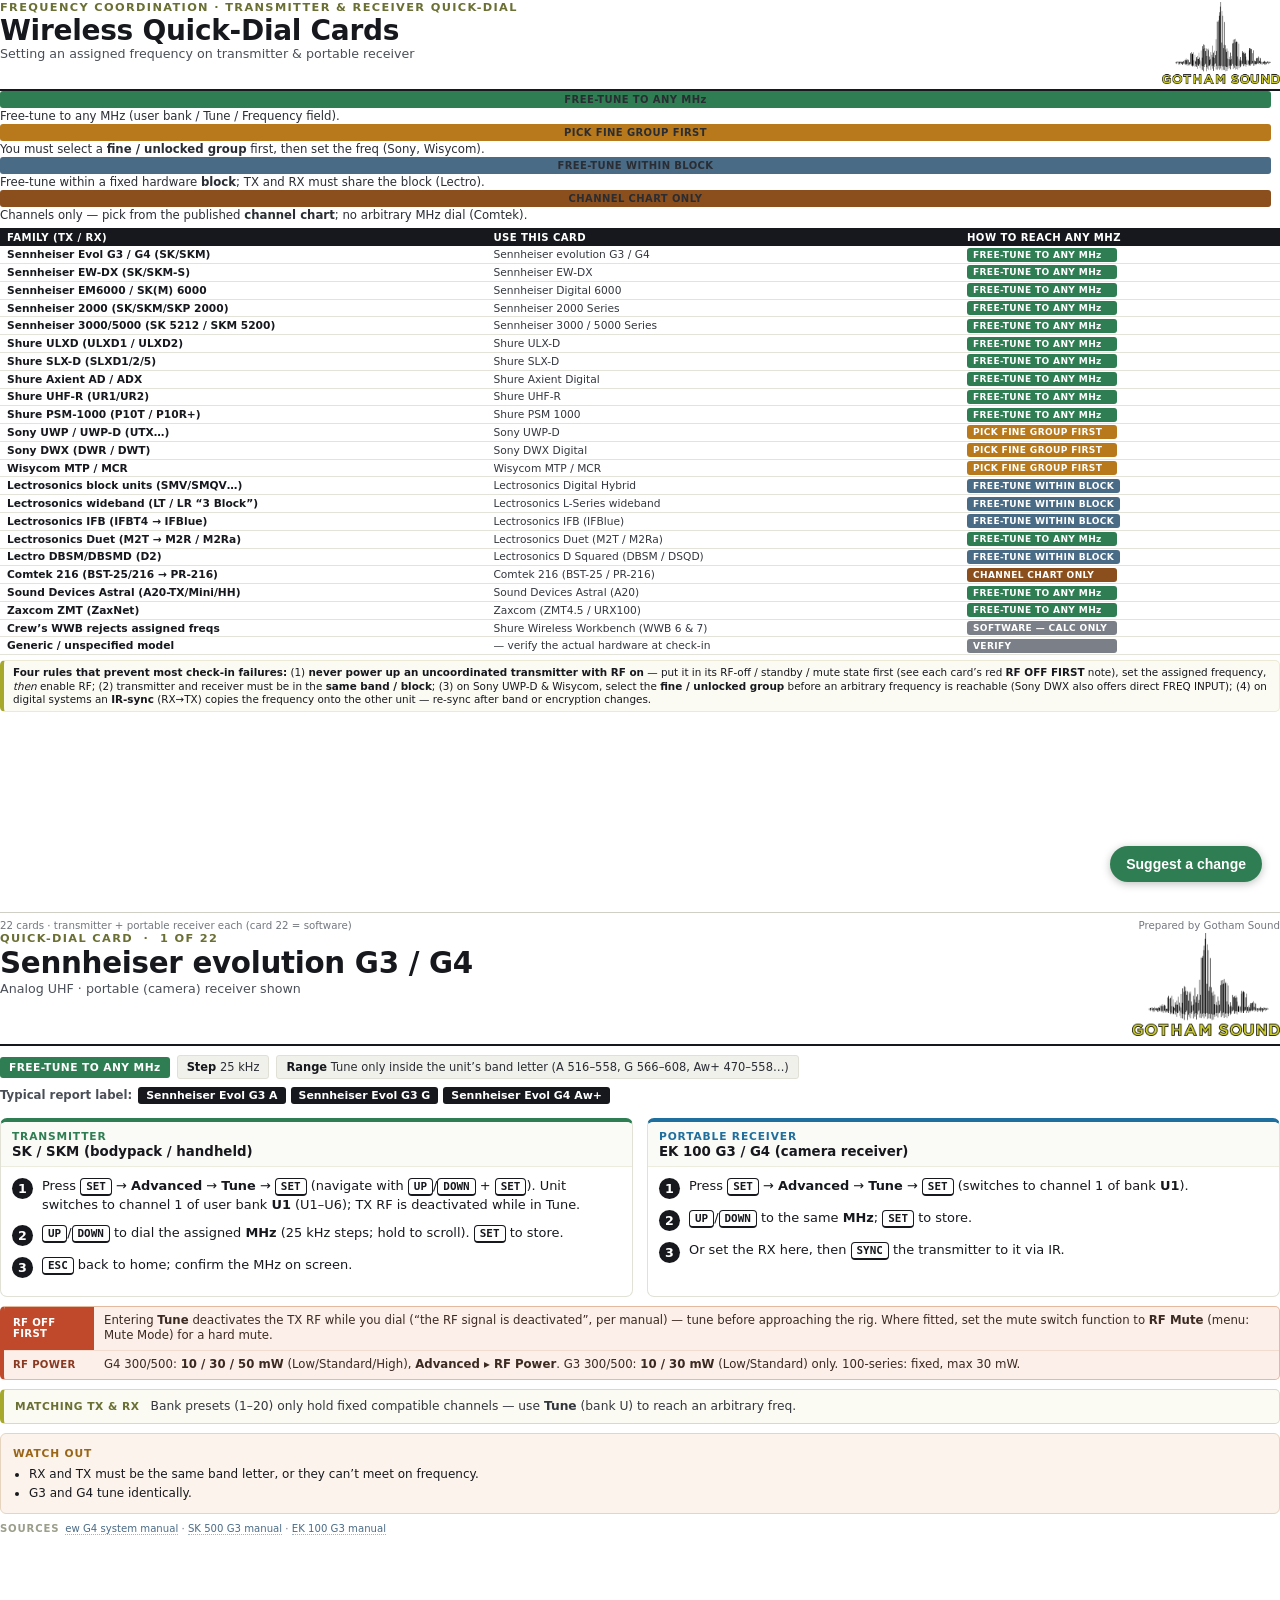
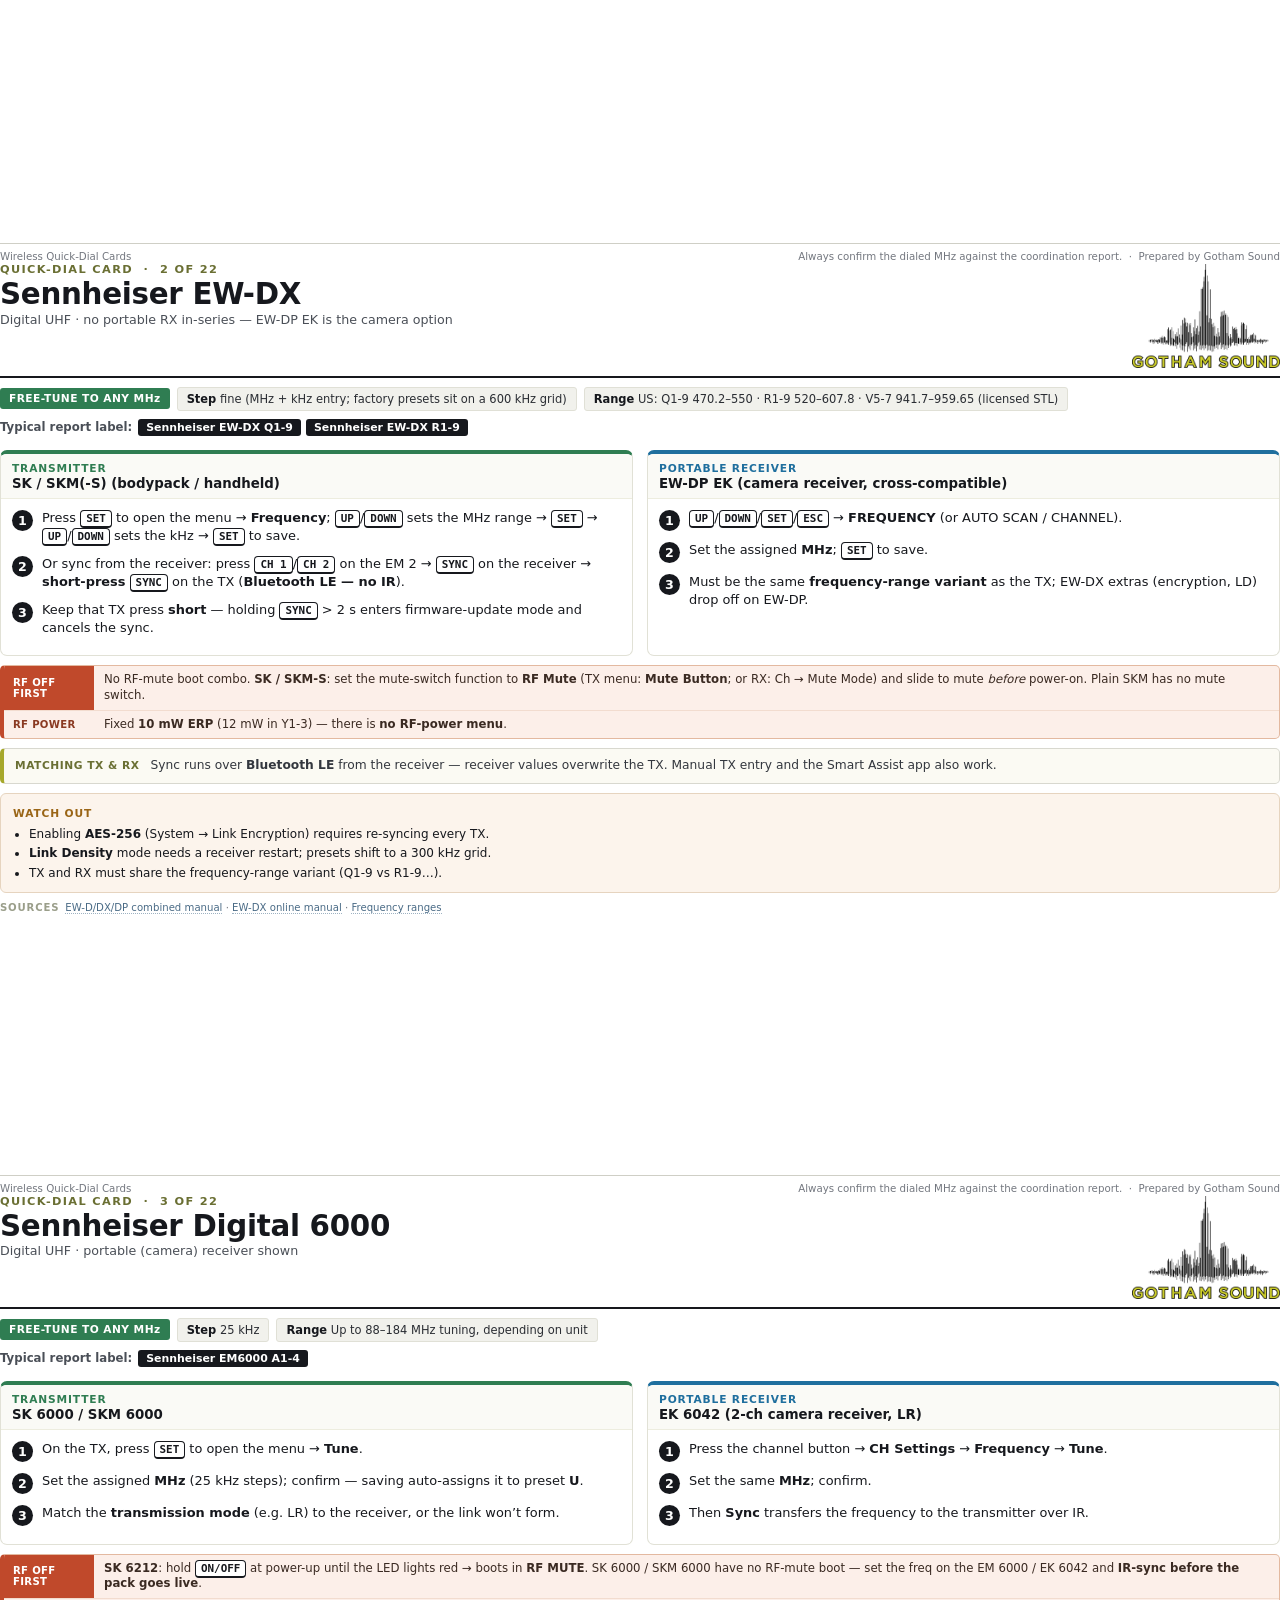
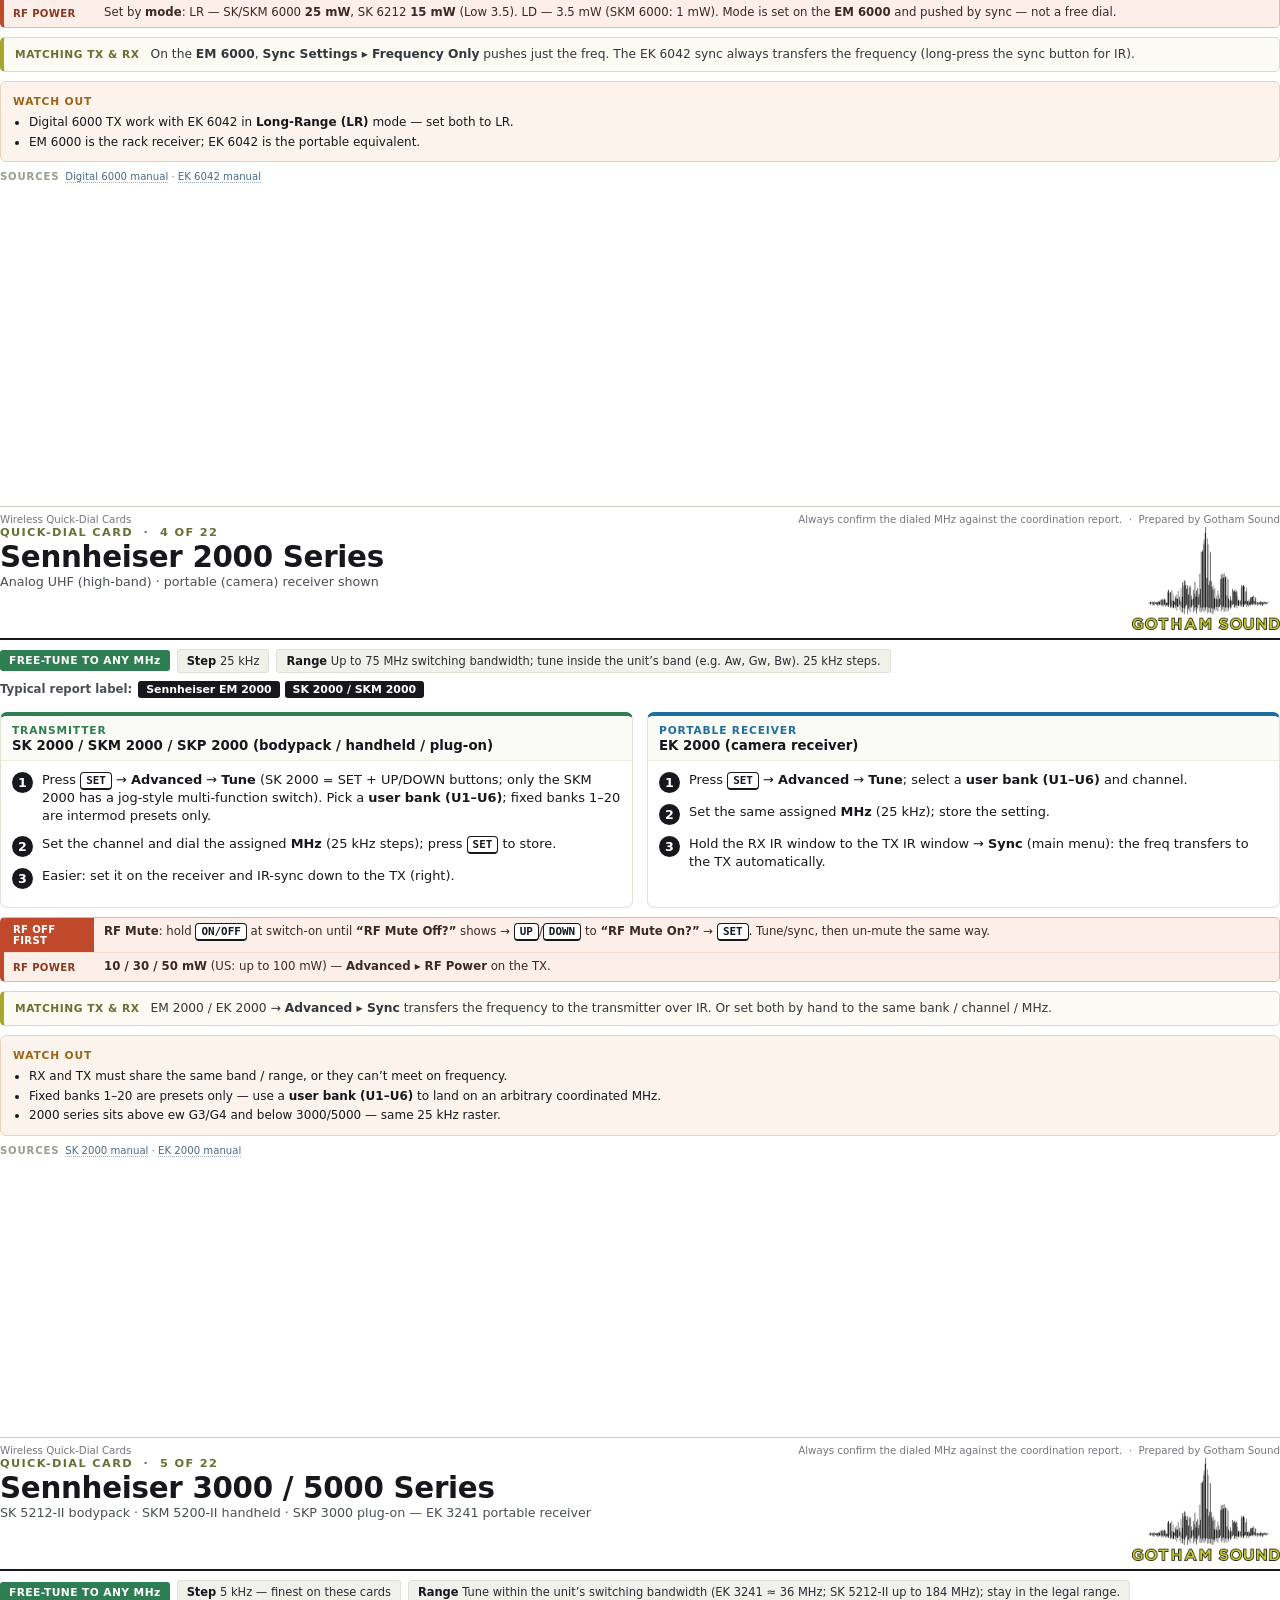
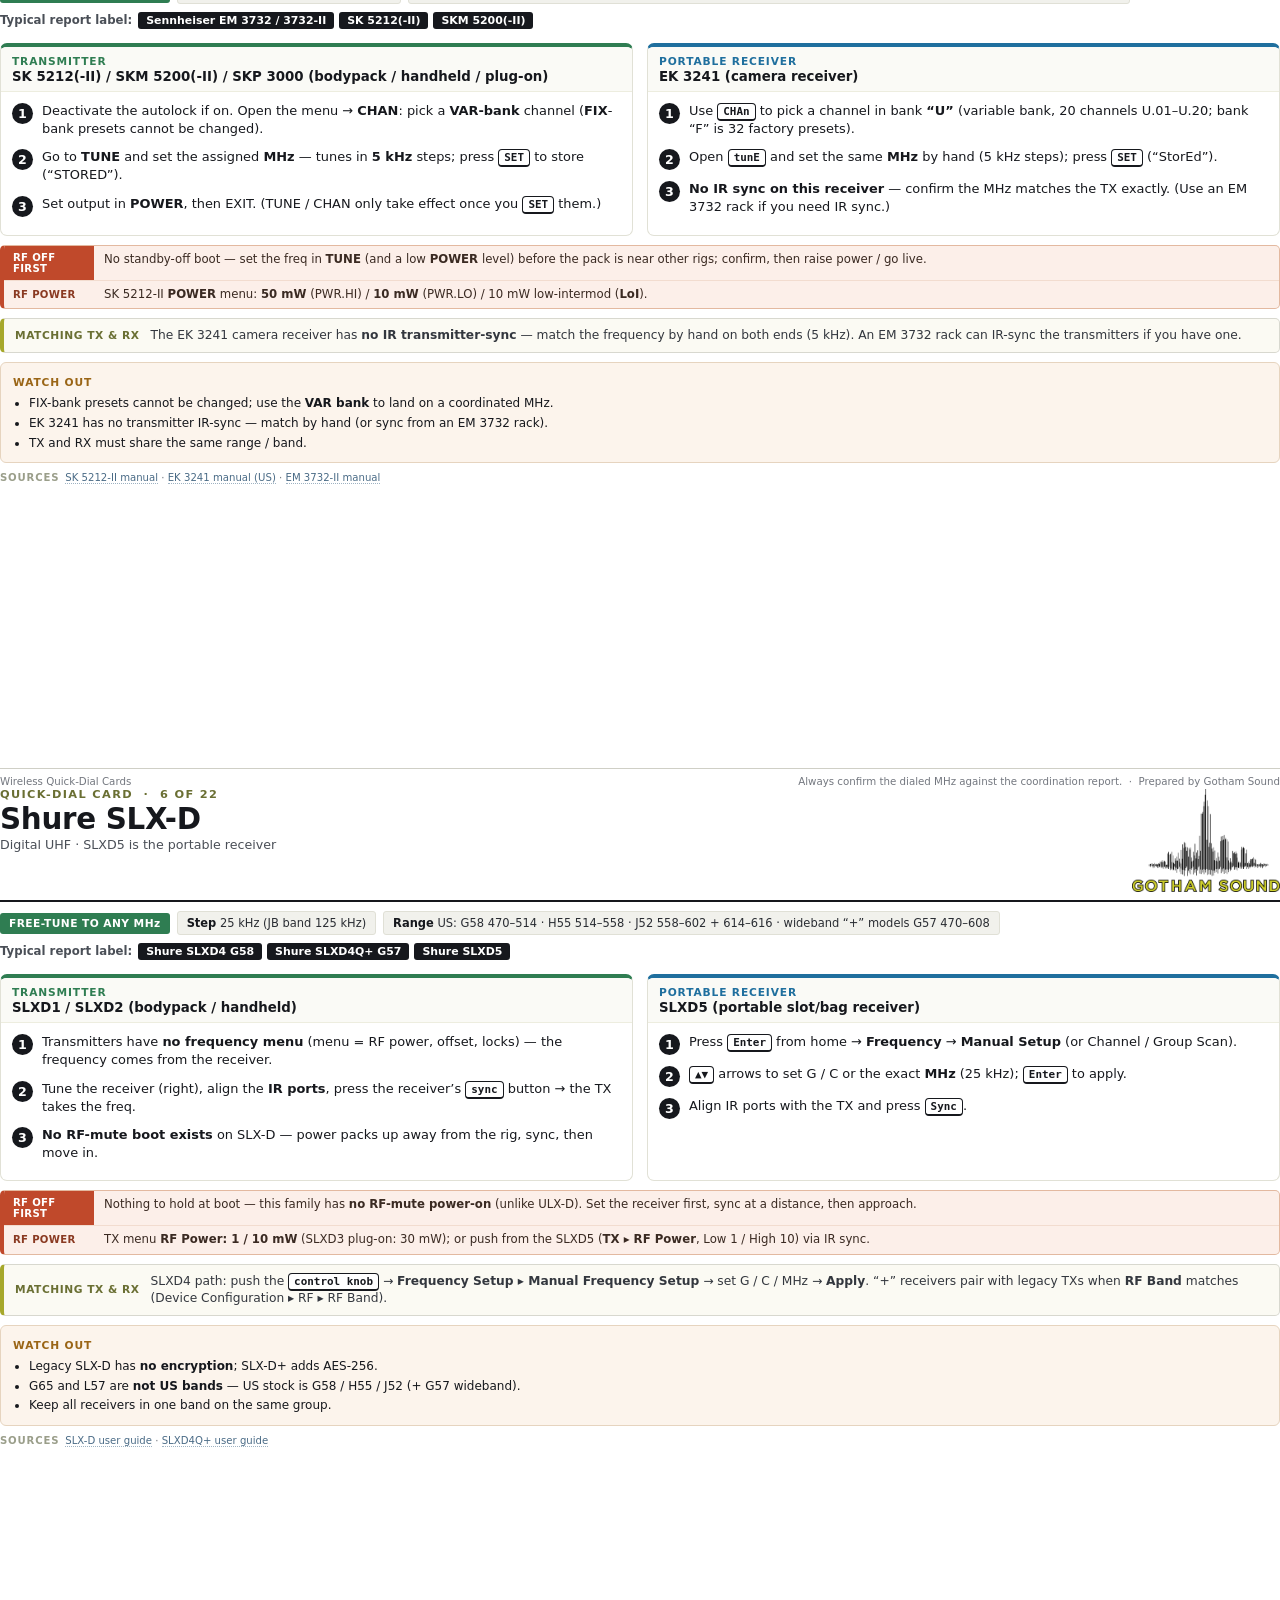
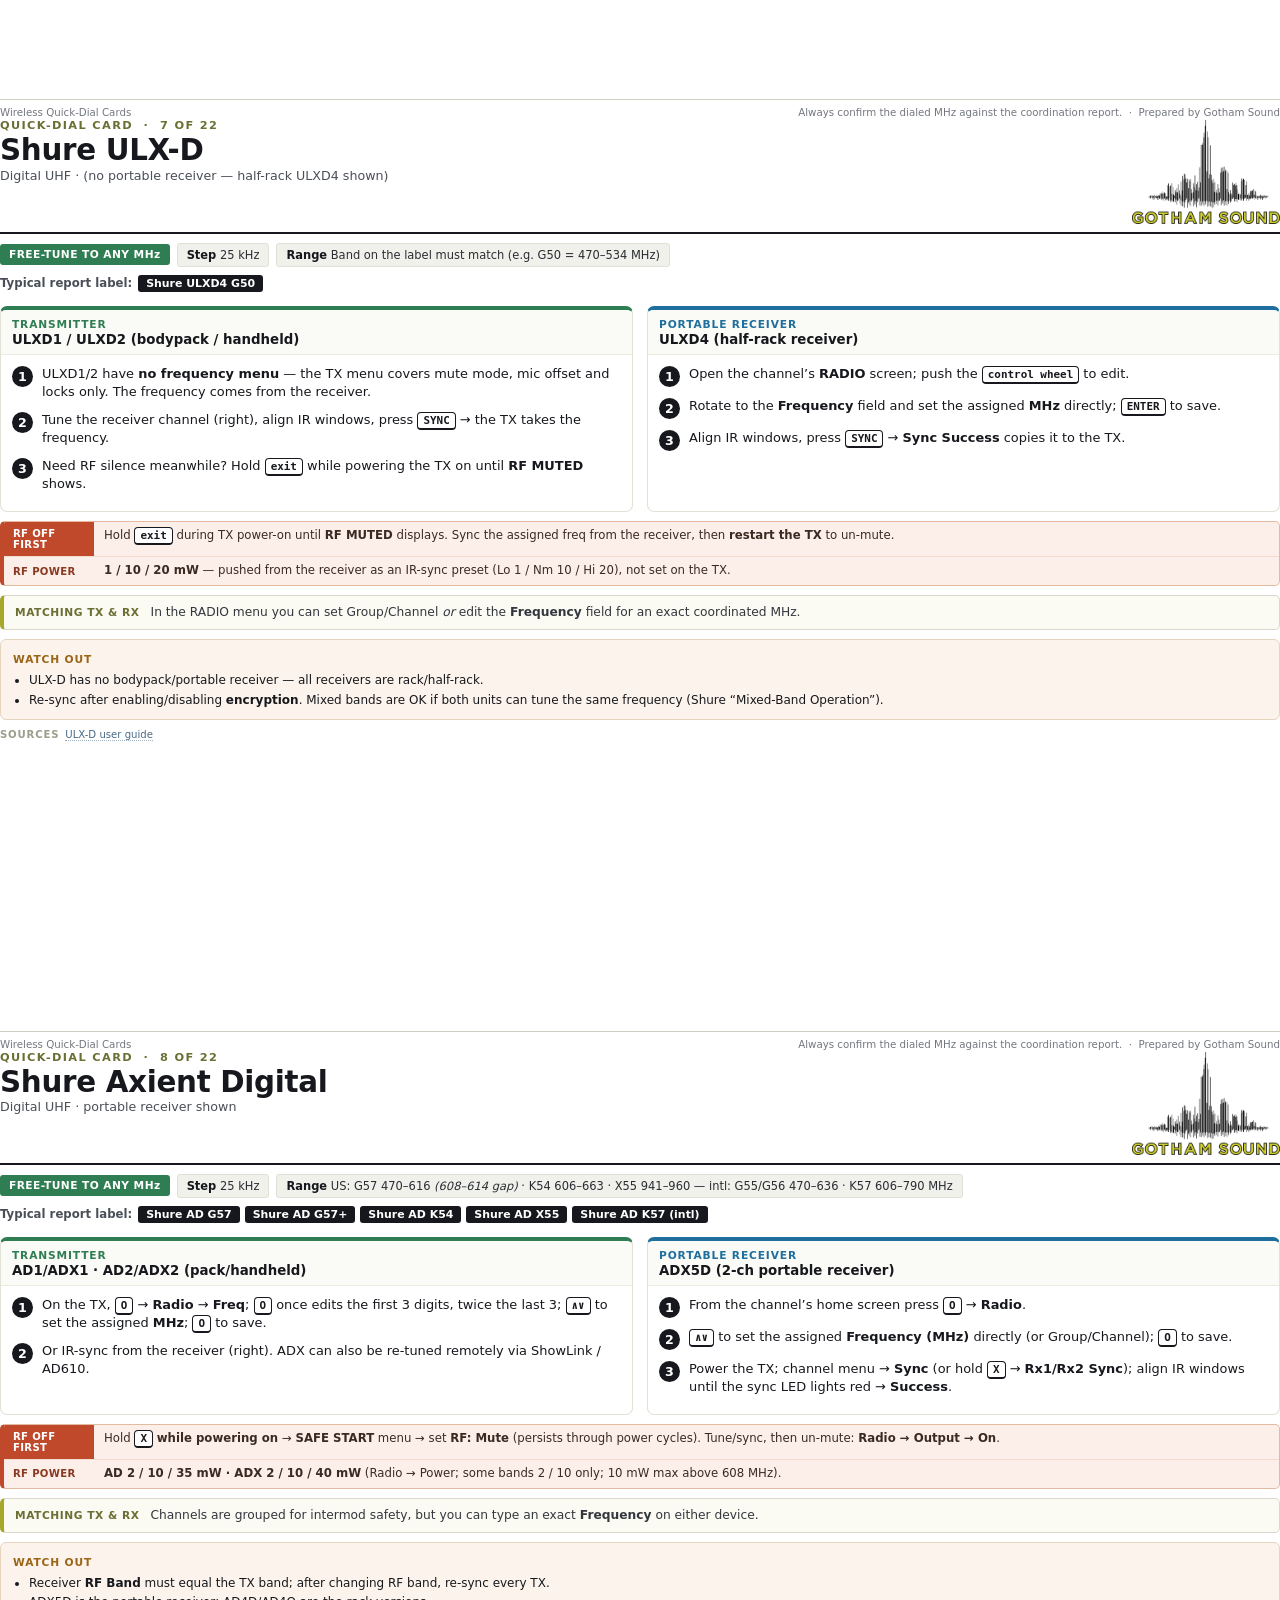
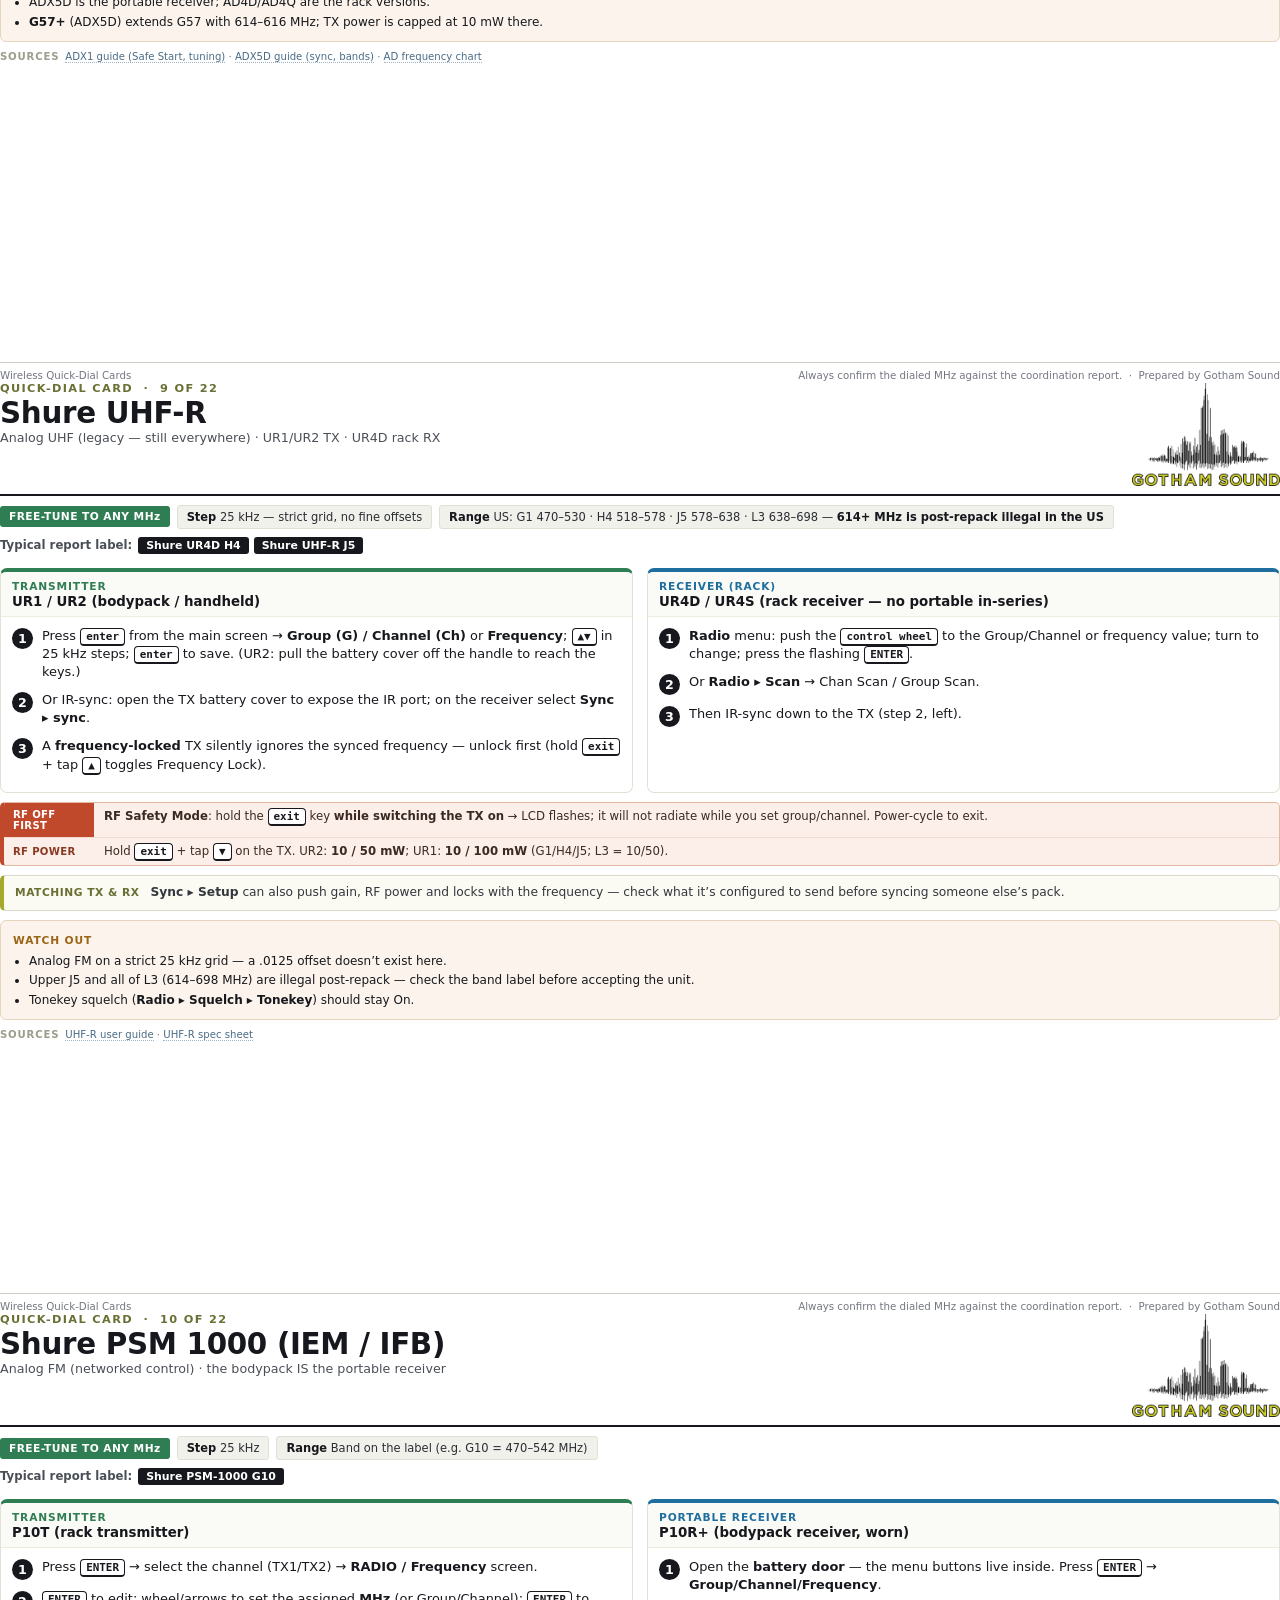
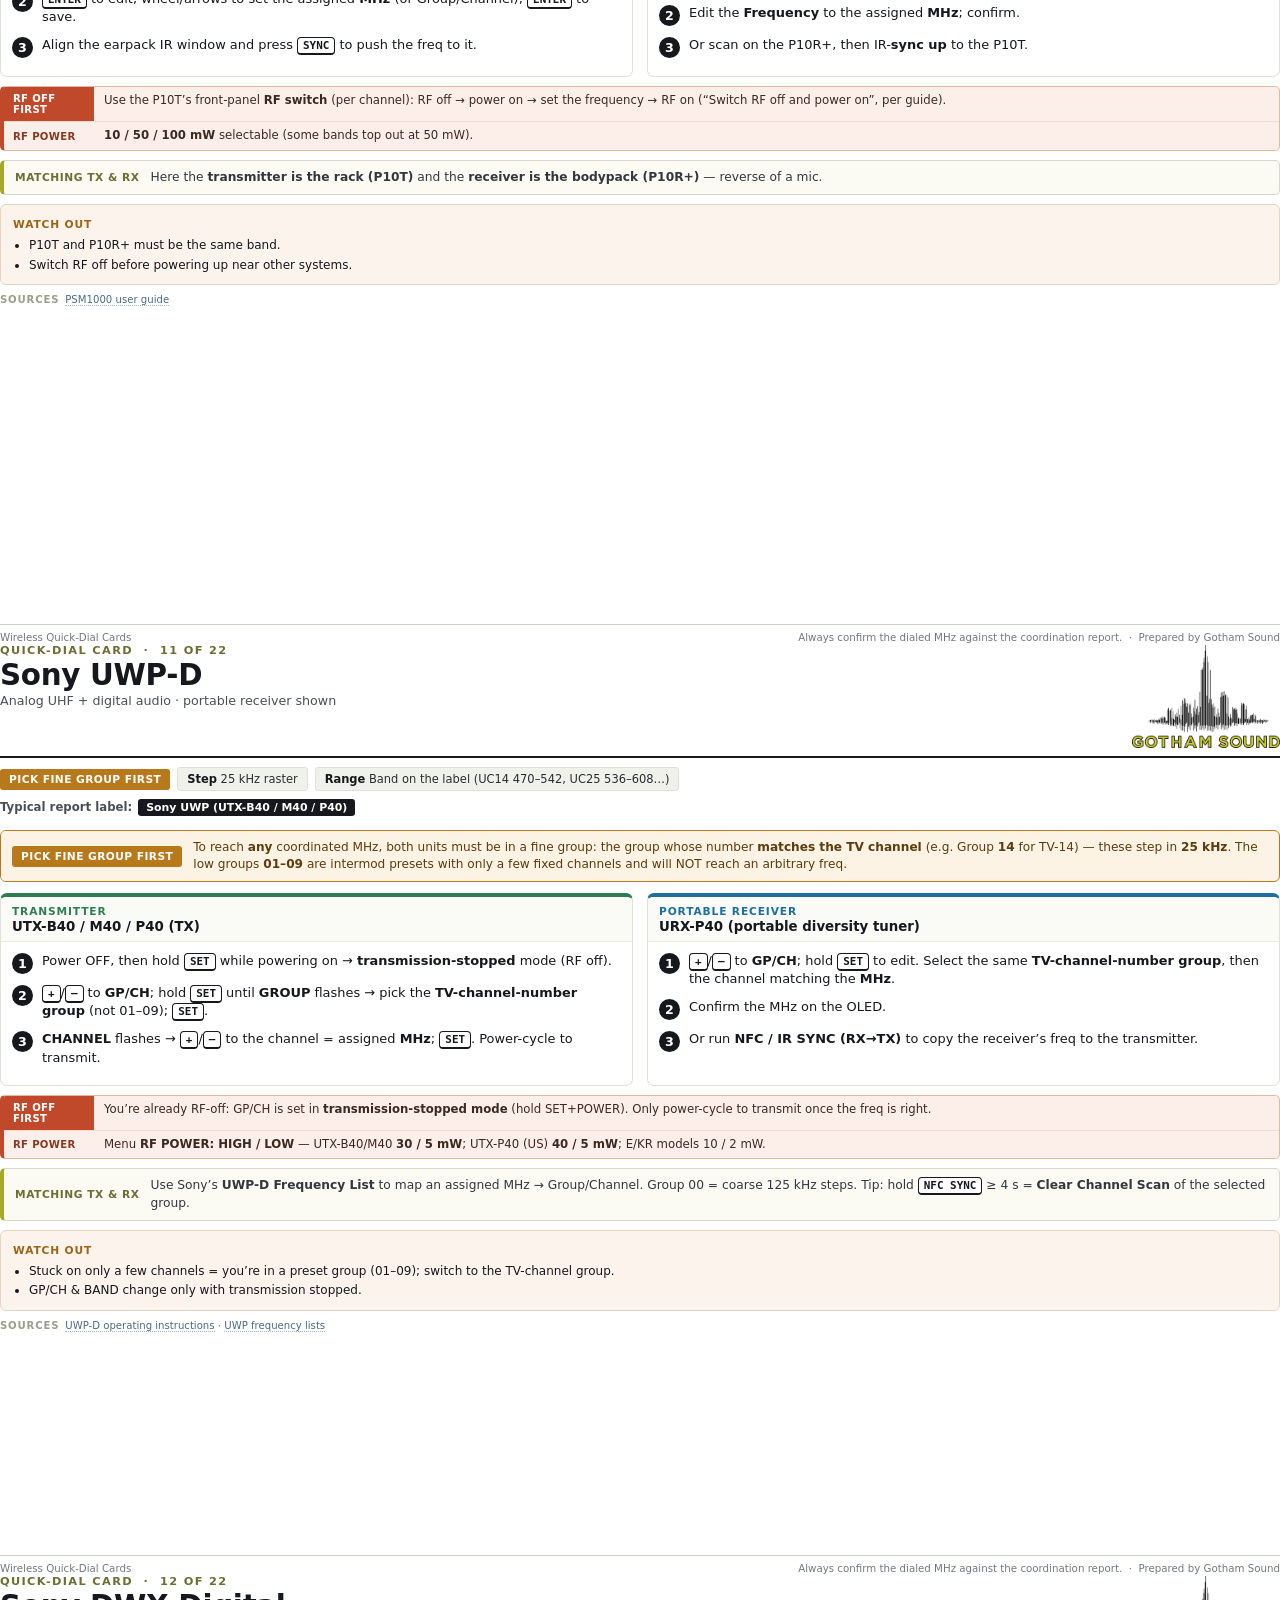
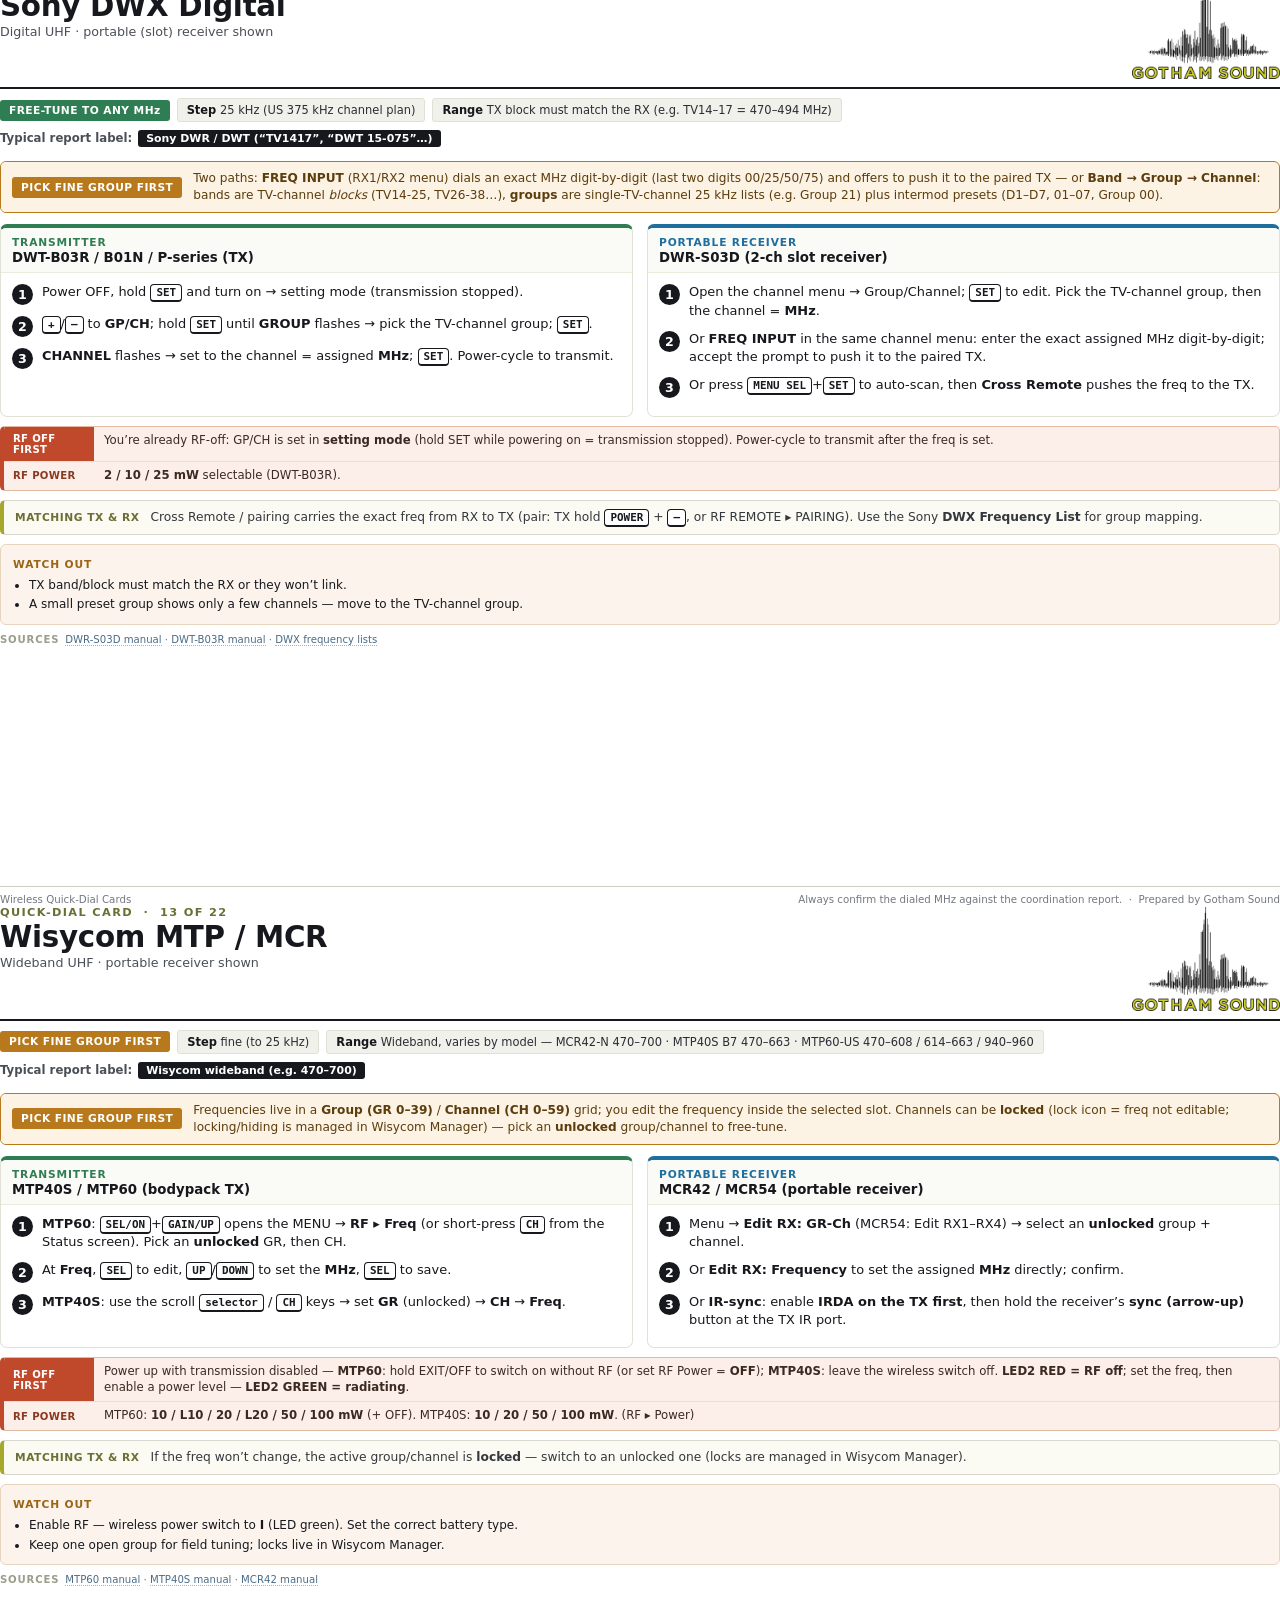
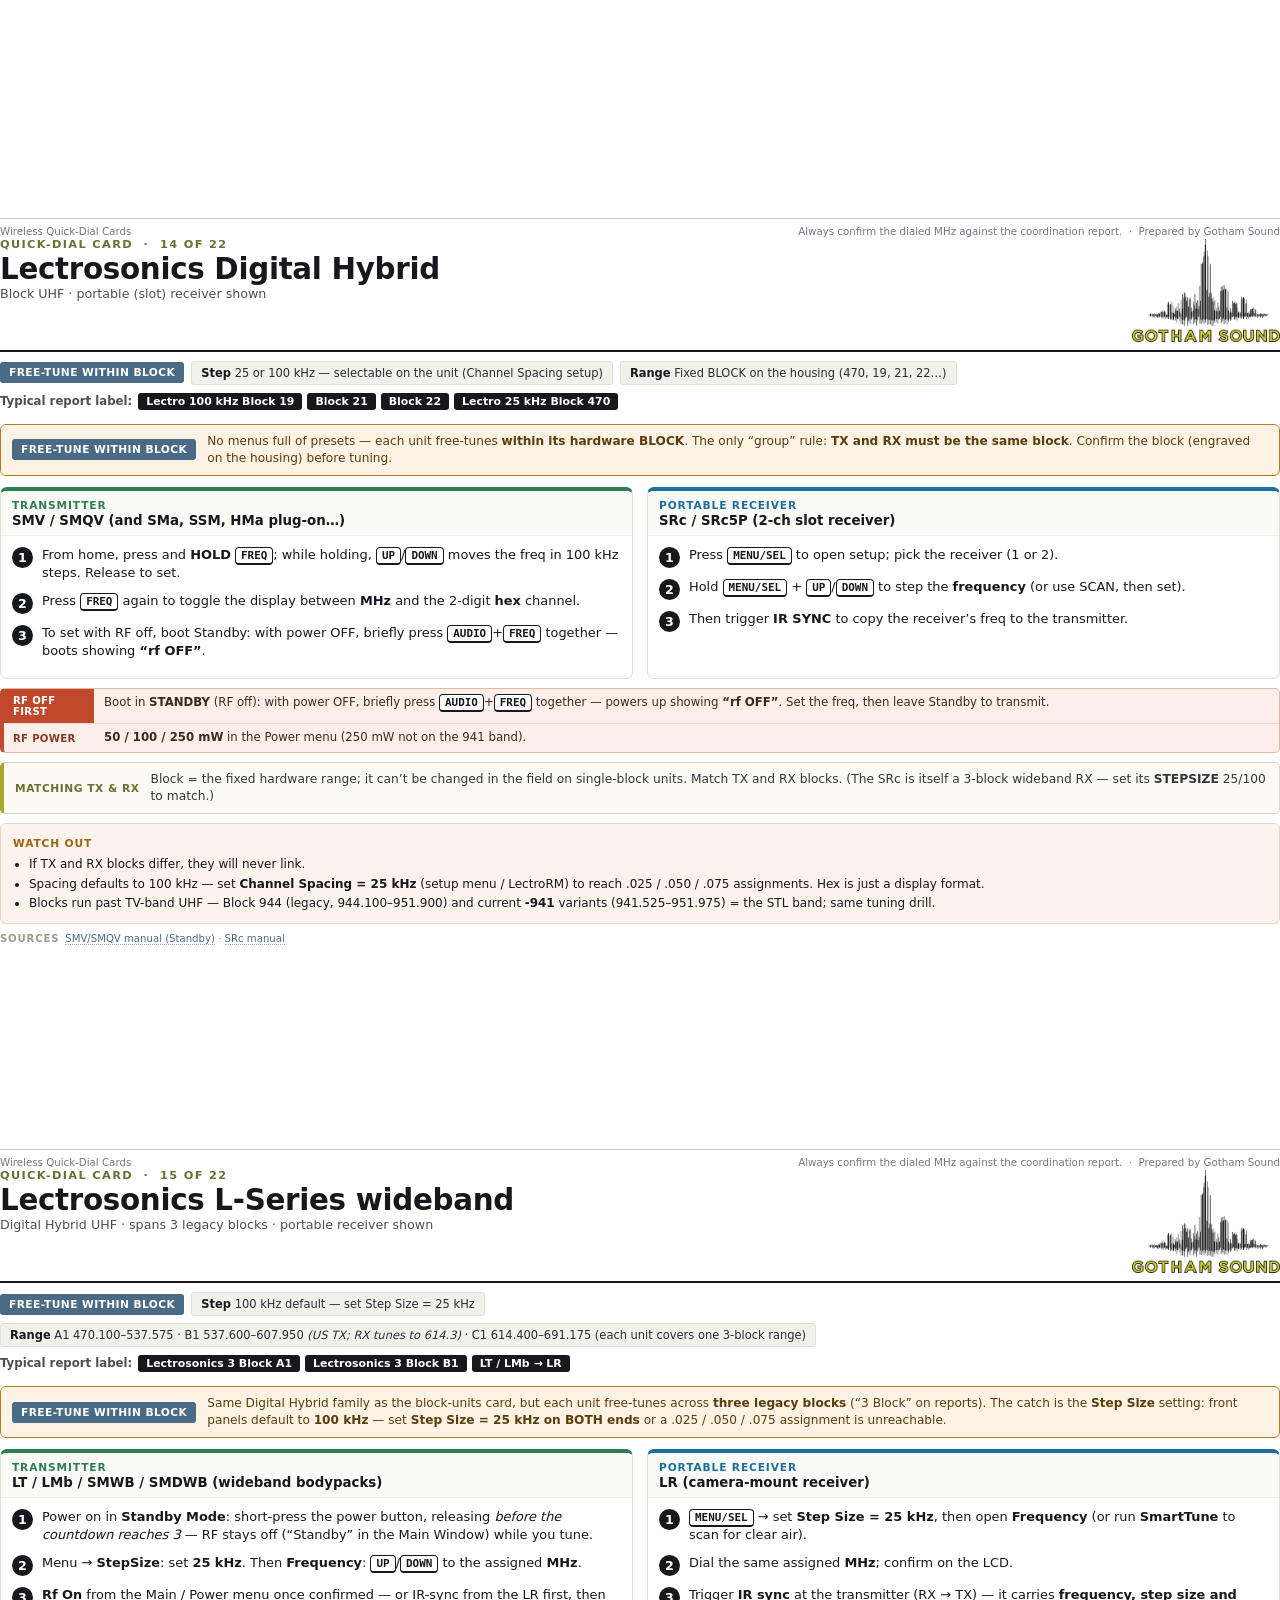
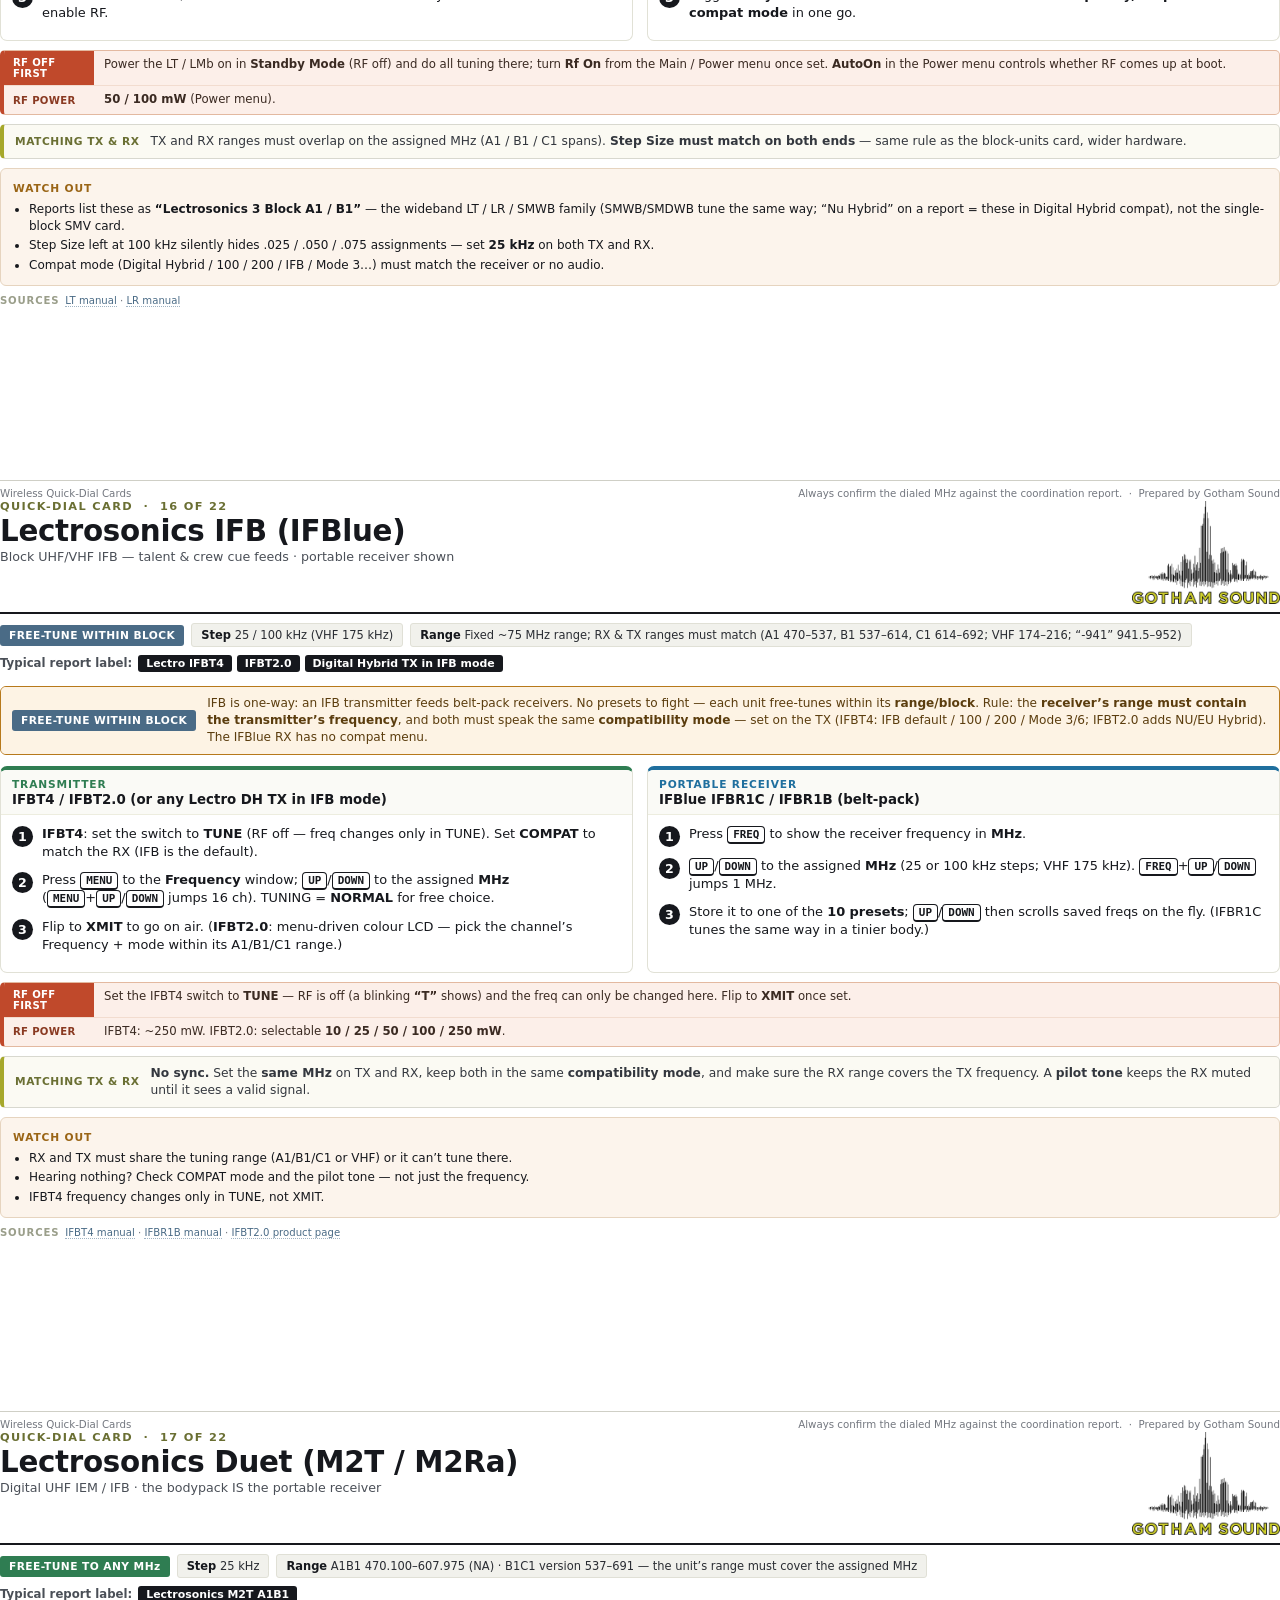
==== commit bb0783f2: "Add card 22: Shure Wireless Workbench (WWB 6 & 7) compatibility profiles First software card. Scenar" ====
--- a/print.html
+++ b/print.html
@@ -94,8 +94,11 @@
 .sheet:first-of-type .logo { width:118px; }
 .sheet:first-of-type .how { font-size:8.7pt; line-height:1.32; padding:6px 10px; margin:6px 0 6px; }
 .sheet:first-of-type .legend { gap:1px; margin-bottom:6px; }
-.sheet:first-of-type .router td { padding:2.1px 8px; }
-.sheet:first-of-type .genrule { font-size:8.1pt; line-height:1.32; padding:6px 10px; margin-top:6px; }
+.sheet:first-of-type .router td { padding:1.4px 7px; font-size:8pt; }
+.sheet:first-of-type .router .tag { font-size:6.8pt; padding:2px 6px; min-width:150px; }
+.sheet:first-of-type table.router th { padding:3.5px 7px; font-size:7.6pt; }
+.sheet:first-of-type .genrule { font-size:7.8pt; line-height:1.28; padding:5px 9px; margin-top:5px; }
+.sheet:first-of-type .how { display:none; }
 </style></head>
 <body>
 <section class="sheet">
@@ -141,7 +144,7 @@
   </div>
 
   <footer class="foot">
-    <span>16 cards · transmitter + portable receiver each</span>
+    <span>22 cards · transmitter + portable receiver each (card 22 = software)</span>
     <span>Prepared by Gotham Sound</span>
   </footer>
 </section>
@@ -1243,32 +1246,30 @@
     <span class="pill"><b>Range</b> applies only to the WWB calculator on your laptop — it changes nothing on any transmitter</span>
   </div>
 
-  <div class="labelrow"><span class="ll">Typical report label:</span><span class="chip">“WWB rejects our assigned freqs”</span><span class="chip">Compatibility profile</span><span class="chip">3TO / spacing warnings</span></div>
-  <div class="groupbar"><span class="gb-tag"><span class="tag na">SOFTWARE — CALC ONLY</span></span><span class="gb-txt">The scene: event coordination hands you exact frequencies, you type them into WWB, and WWB flags them (intermod / “3TO” spacing warnings). <b>WWB isn’t overruling the event plan — it’s re-running its own intermod math with conservative default margins.</b> The site-wide coordination already did that work across every rig on site. Relax the <b>compatibility profile</b> so WWB accepts what you were given — do <b>not</b> calculate new frequencies.</span></div>
+  <div class="labelrow"><span class="ll">Typical report label:</span><span class="chip">“WWB rejects our assigned freqs”</span><span class="chip">Compatibility profile</span></div>
+  <div class="groupbar"><span class="gb-tag"><span class="tag na">SOFTWARE — CALC ONLY</span></span><span class="gb-txt">Coordination hands you exact frequencies; WWB flags them (intermod / “3TO” warnings). <b>WWB isn’t overruling the event plan — it’s re-running its own intermod math with conservative margins</b> that the site-wide coordination already handled. Relax the <b>compatibility profile</b> so WWB accepts what you were given — do <b>not</b> calculate new frequencies.</span></div>
 
   <div class="procs">
     <div class="proc tx">
       <div class="proc-h"><span class="proc-k">WWB 6</span>
         <span class="proc-m">WWB 6</span></div>
-      <ol class="steps"><li><span class="num">1</span><span class="txt"><b>Frequency Coordination</b> tab → click the device-type <b>group header</b>. The header text shows the active profile (“Standard” / “Robust” / “More Frequencies”).</span></li><li><span class="num">2</span><span class="txt">Right sidebar → <b>Compatibility</b> tab → <b>Compatibility Profile</b> drop-down → <b>More Frequencies</b> (try <b>Standard</b> first if you only need a little slack).</span></li><li><span class="num">3</span><span class="txt">Re-enter / keep the assigned freqs and hit <kbd>Calculate</kbd> — the header text updates and the warnings should clear. (The underlying spacing numbers live in <b>Tools ▸ Equipment Profiles ▸ Filtering &amp; Intermods</b>.)</span></li></ol>
+      <ol class="steps"><li><span class="num">1</span><span class="txt"><b>Frequency Coordination</b> tab → click the device-type <b>group header</b> (its text shows the active profile).</span></li><li><span class="num">2</span><span class="txt">Right sidebar → <b>Compatibility</b> tab → <b>Compatibility Profile</b> drop-down → <b>More Frequencies</b> (try <b>Standard</b> first if you only need a little slack).</span></li><li><span class="num">3</span><span class="txt">Keep the assigned freqs; <kbd>Calculate</kbd> — the warnings should clear. (Spacing numbers live in <b>Tools ▸ Equipment Profiles</b>.)</span></li></ol>
     </div>
     <div class="proc rx">
       <div class="proc-h"><span class="proc-k">WWB 7</span>
         <span class="proc-m">WWB 7</span></div>
-      <ol class="steps"><li><span class="num">1</span><span class="txt"><b>Frequency coordination</b> workspace → click the device <b>header</b> (dark grey bar); <kbd>Ctrl</kbd>-click to select several.</span></li><li><span class="num">2</span><span class="txt"><b>Compatibility</b> tab → profile drop-down → <b>More frequencies</b> (or Standard). Fine control: <b>Channel spacing</b> / <b>Intermod spacing</b> (2- and 3-transmitter) sliders; <kbd>Revert</kbd> undoes, <kbd>Save</kbd> stores a modified profile (shows a *).</span></li><li><span class="num">3</span><span class="txt">Click <kbd>Calculate</kbd>. Default for every future device: <b>Preferences ▸ Coordination ▸ Compatibility</b> → double-click the model’s <b>Coordination Preference</b>.</span></li></ol>
-    </div>
-  </div>
-
-  <div class="rfbar">
-    <div class="rf-row"><span class="rf-k rf-warn">DON’T RECALC</span><span class="rf-v">Type the coordinator’s frequencies <b>exactly</b> (double-click the Frequency column in Inventory and type). Relaxing the profile is only to make WWB <i>accept</i> them — <b>don’t press Calculate to generate new frequencies</b> without checking with coordination first.</span></div>
+      <ol class="steps"><li><span class="num">1</span><span class="txt"><b>Frequency coordination</b> workspace → click the device <b>header</b> (dark grey bar); <kbd>Ctrl</kbd>-click to select several.</span></li><li><span class="num">2</span><span class="txt"><b>Compatibility</b> tab → profile drop-down → <b>More frequencies</b> (or Standard). Fine sliders: <b>Channel / Intermod spacing</b> (2- &amp; 3-TX); <kbd>Revert</kbd> undoes, <kbd>Save</kbd> keeps a modified profile (*).</span></li><li><span class="num">3</span><span class="txt"><kbd>Calculate</kbd>. Global default: <b>Preferences ▸ Coordination ▸ Compatibility</b> → double-click the model’s <b>Coordination Preference</b>.</span></li></ol>
+    </div>
+  </div>
+
+  <div class="rfbar">
+    <div class="rf-row"><span class="rf-k rf-warn">DON’T RECALC</span><span class="rf-v">Type the coordinator’s frequencies <b>exactly</b> (double-click the Inventory Frequency column). Relaxing the profile only makes WWB <i>accept</i> them — <b>don’t generate new frequencies</b> without asking coordination.</span></div>
     <div class="rf-row"><span class="rf-k">TRADE-OFF</span><span class="rf-v"><b>More Frequencies = tighter spacings</b>: less margin against intermod products and short TX-to-RX distances. Fine when the site-wide coordination owns the plan; <b>not</b> a free win when you’re self-coordinating in isolation.</span></div>
   </div>
 
-  <div class="linkbar"><span class="lk-t">MATCHING TX &amp; RX</span><span>Deploying from WWB: linked Axient pairs update instantly over ShowLink; UHF-R / ULX-D / PSM1000 update the rack, then <b>IR-sync</b> the portables; everything else is tuned by hand (see that system’s card).</span></div>
-
-  <div class="watch">
-    <span class="w-t">WATCH OUT</span>
-    <ul><li>“3TO”-style warnings are WWB’s own 2- and 3-transmitter third-order intermod spacing rules — a margin policy, not a verdict on the event plan.</li><li>Set the profile <b>per device type</b> — relax only the types you were handed frequencies for.</li><li>If WWB still refuses one specific assigned frequency, don’t nudge it to a nearby number — <b>call coordination</b>; the digits are load-bearing.</li><li>Changing the profile changes calculations only; nothing reaches hardware until you deploy.</li></ul>
+  <div class="watch">
+    <span class="w-t">WATCH OUT</span>
+    <ul><li>“3TO”-style warnings are WWB’s own 2- and 3-transmitter third-order intermod spacing rules — a margin policy, not a verdict on the event plan.</li><li>Set the profile <b>per device type</b> — relax only the types you were handed frequencies for.</li><li>If WWB still refuses one specific assigned frequency, don’t nudge it to a nearby number — <b>call coordination</b>; the digits are load-bearing.</li></ul>
   </div>
 
   <div class="sources"><span class="s-t">SOURCES</span><a href="https://content-files.shure.com/Pubs/WWB/en-US/en-US/adjust-compatibility-settings.html">WWB help — Adjust Compatibility Settings</a> · <a href="https://www.shure.com/en-US/insights/shure-wireless-workbench-6-compatibility-profiles">WWB6 compatibility profiles (Shure)</a> · <a href="https://content-files.shure.com/Pubs/WWB/en-US/en-US/specify-a-frequency-for-a-channel.html">WWB help — Specify a Frequency</a></div>
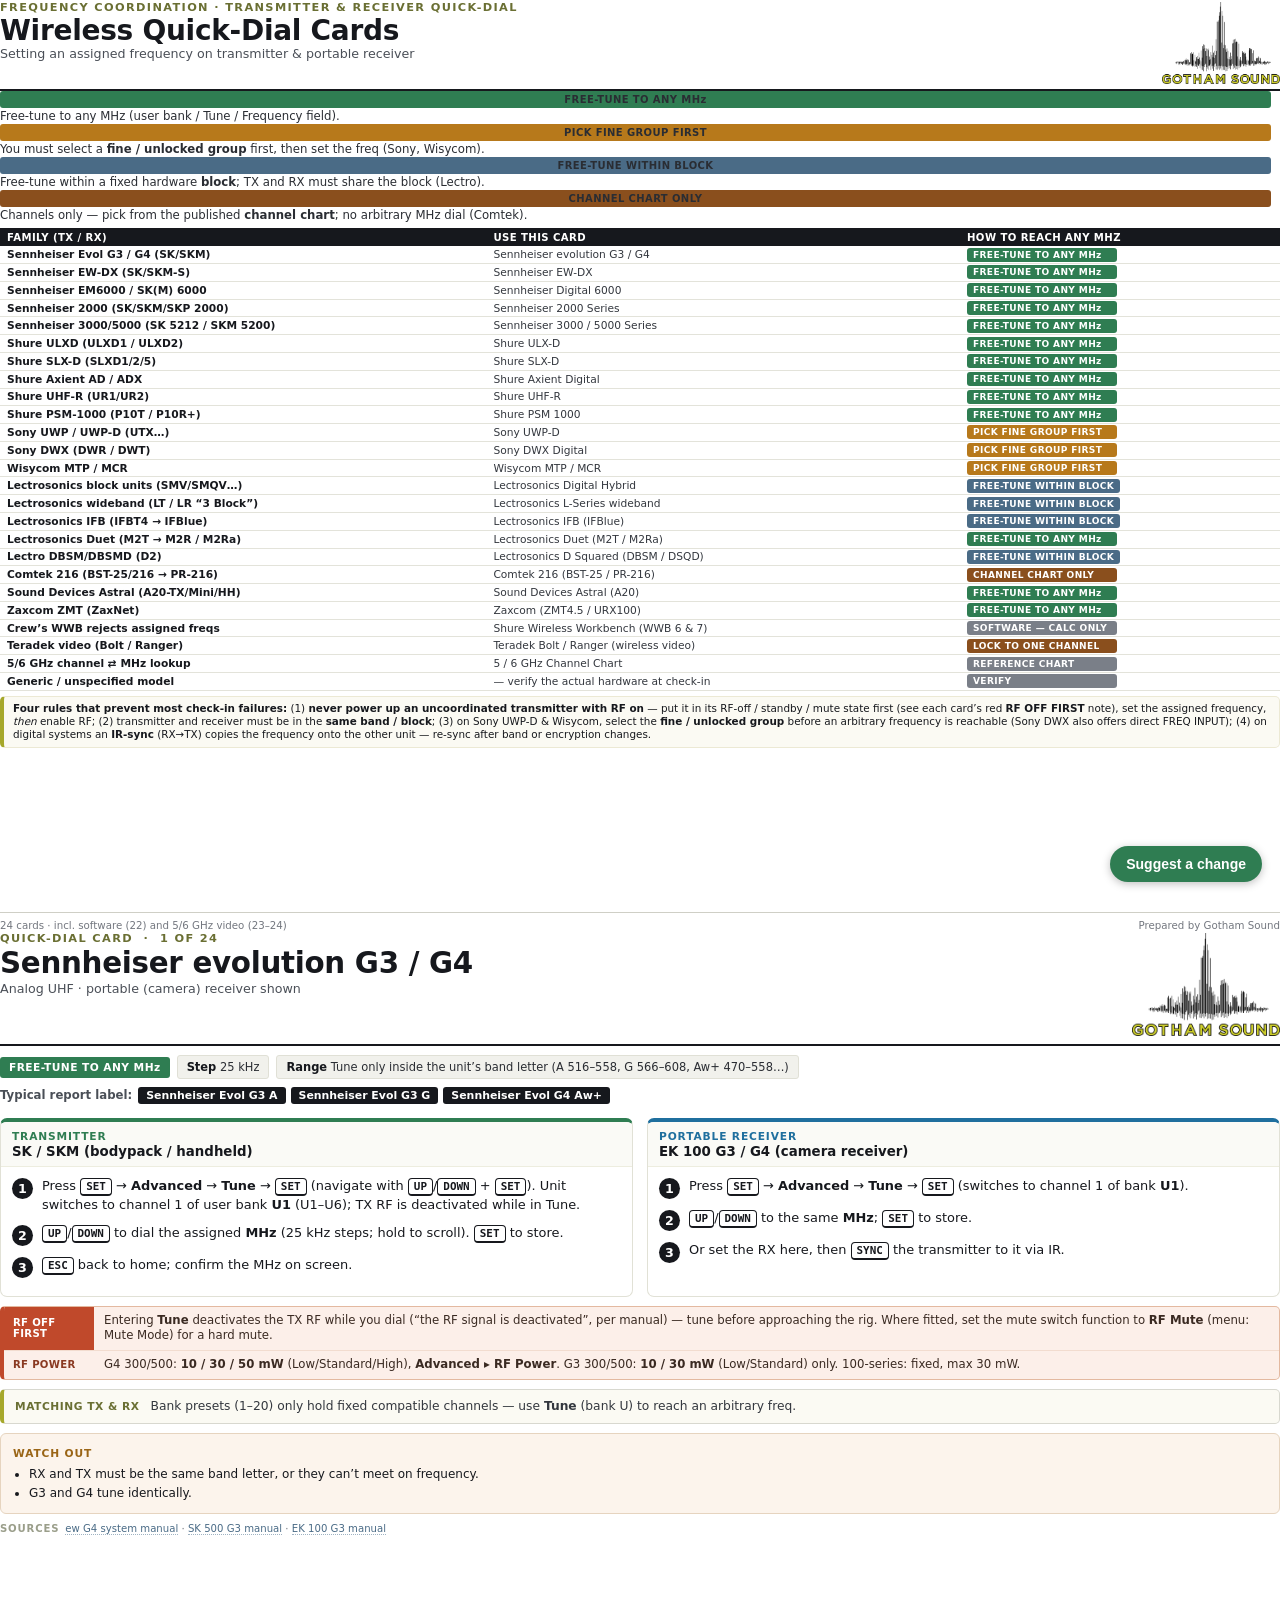
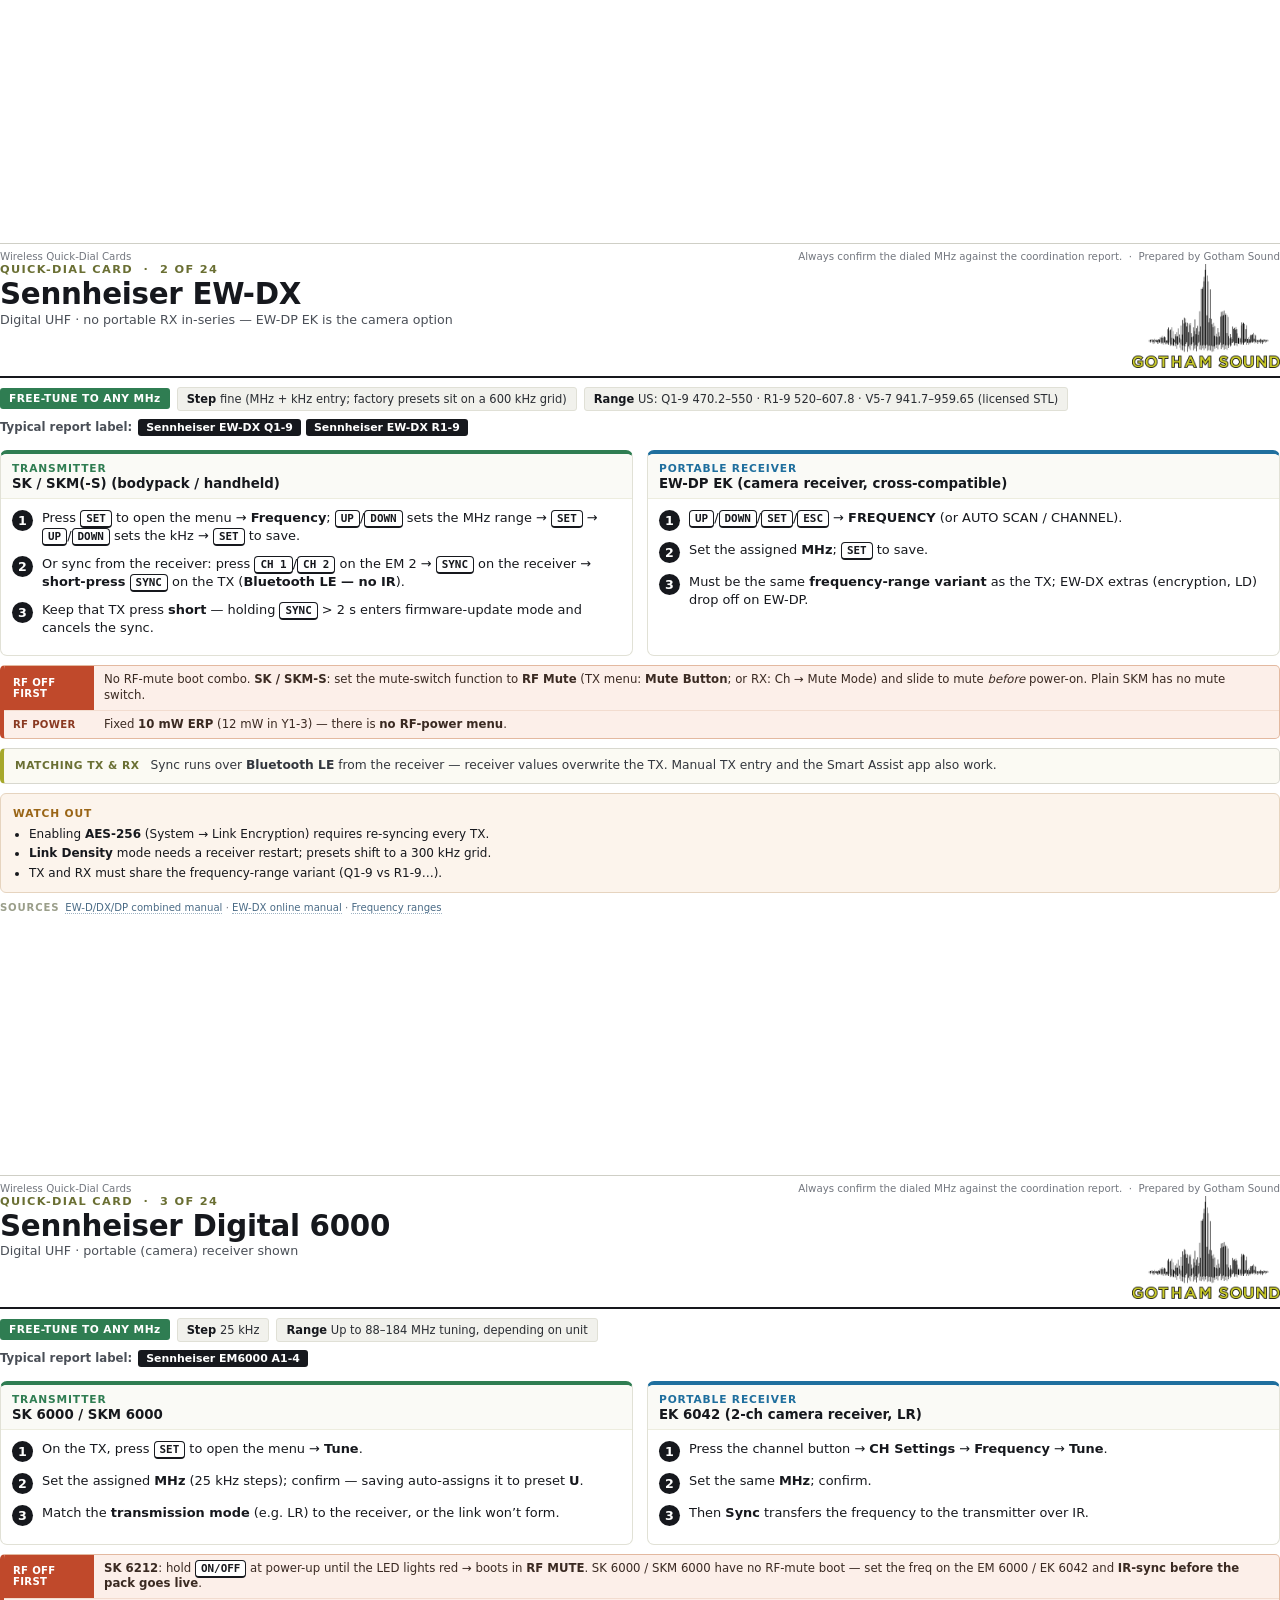
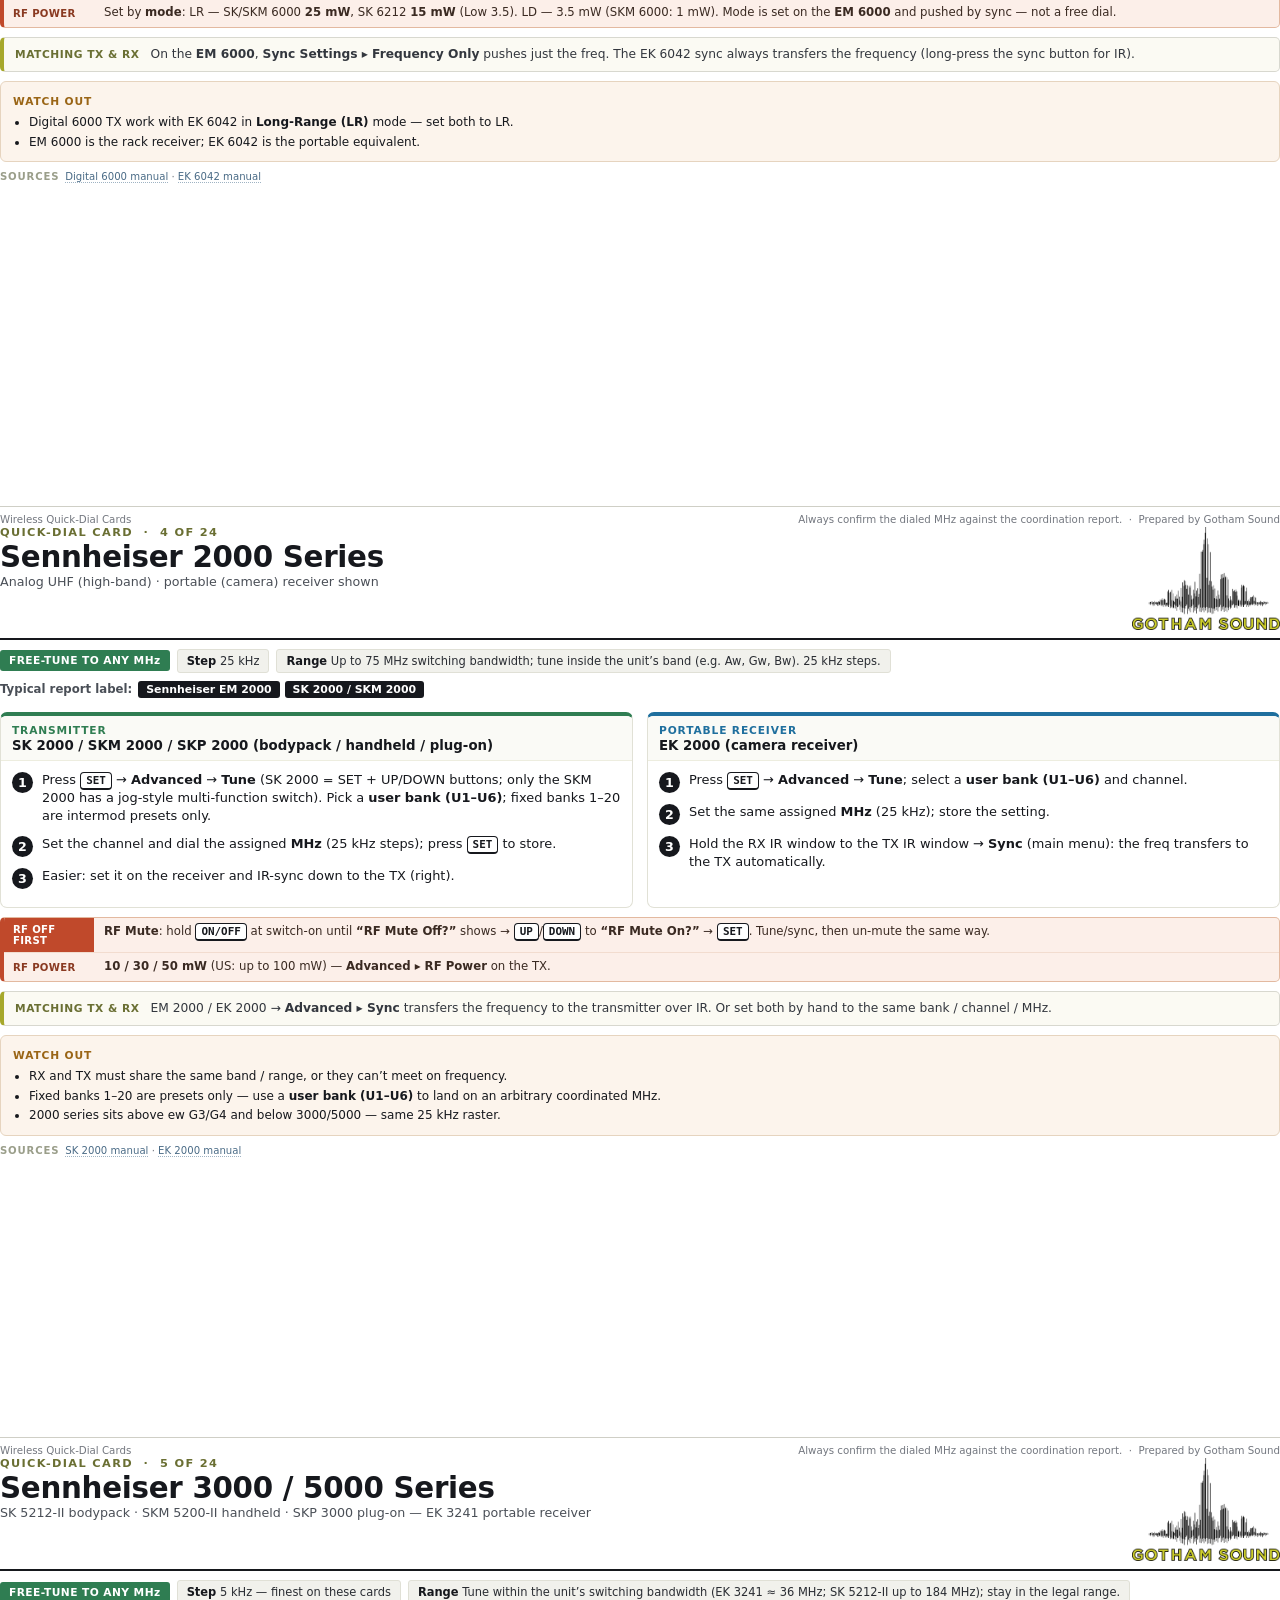
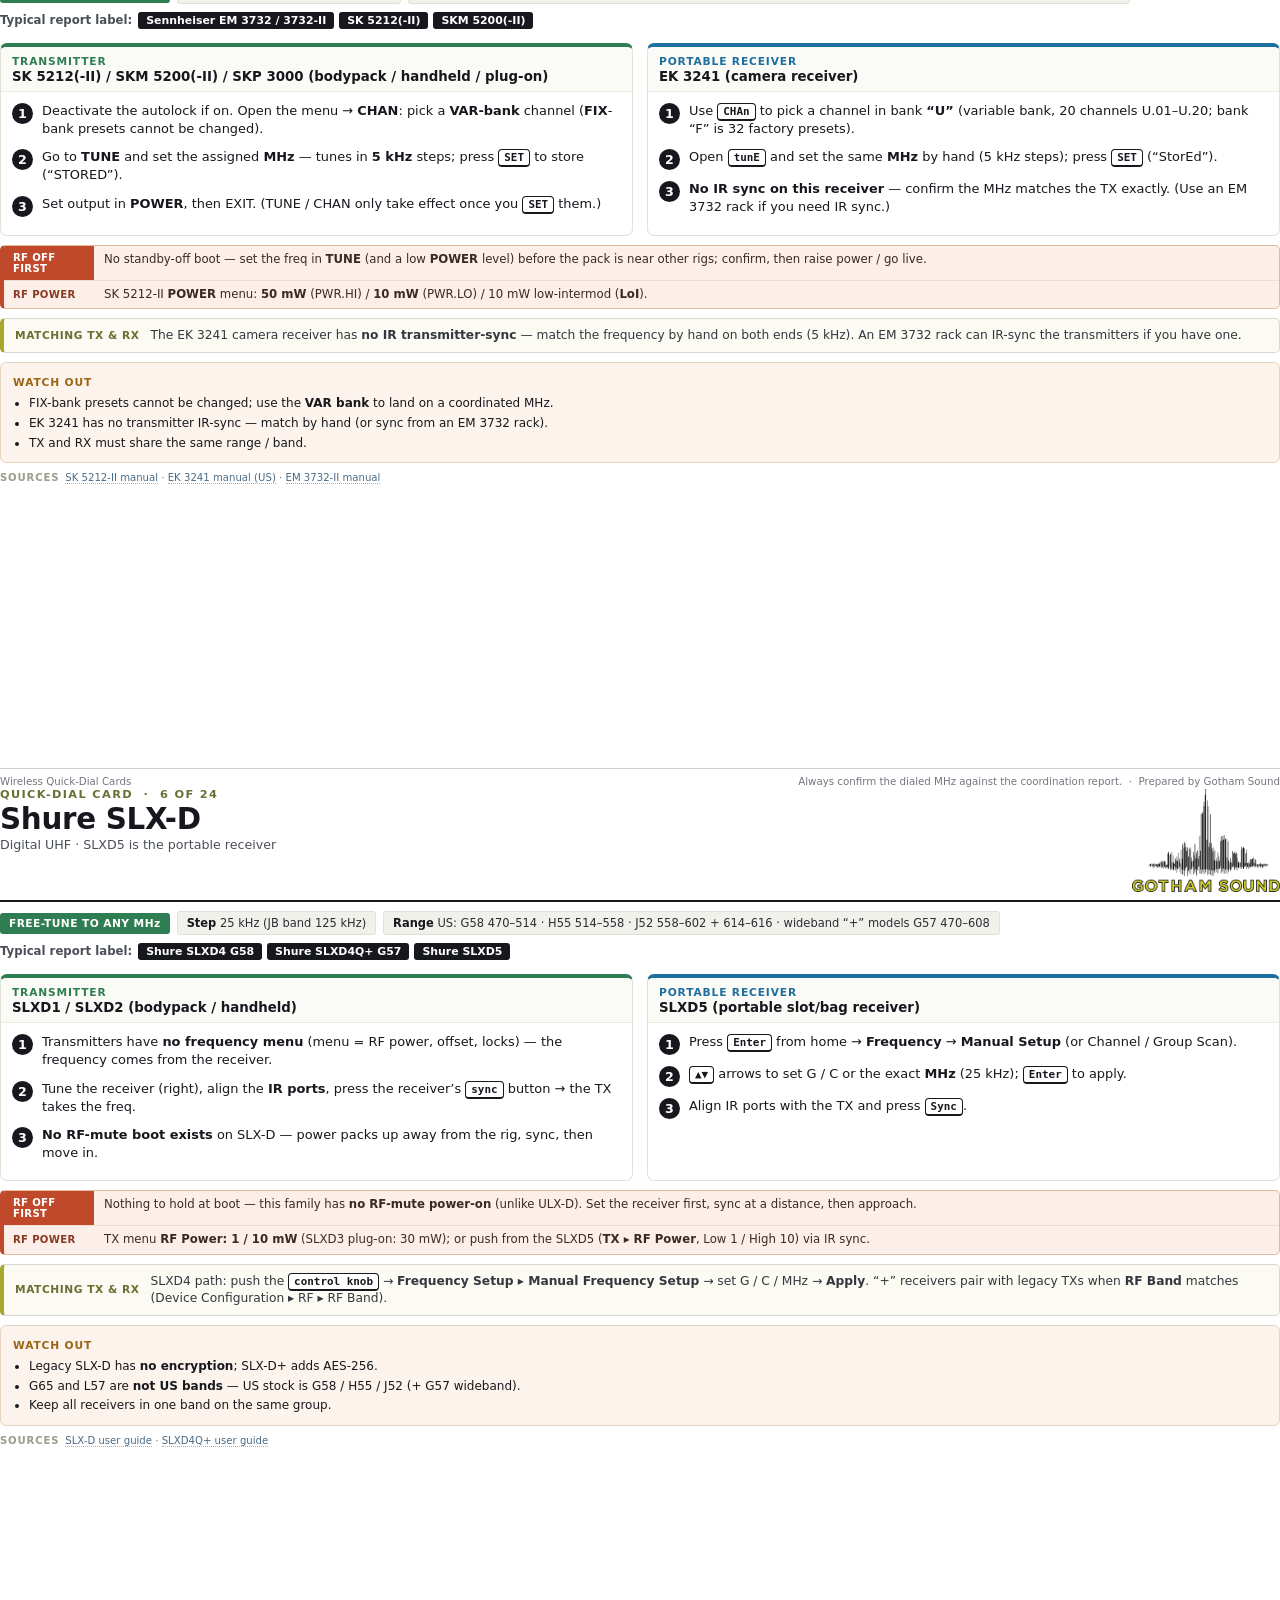
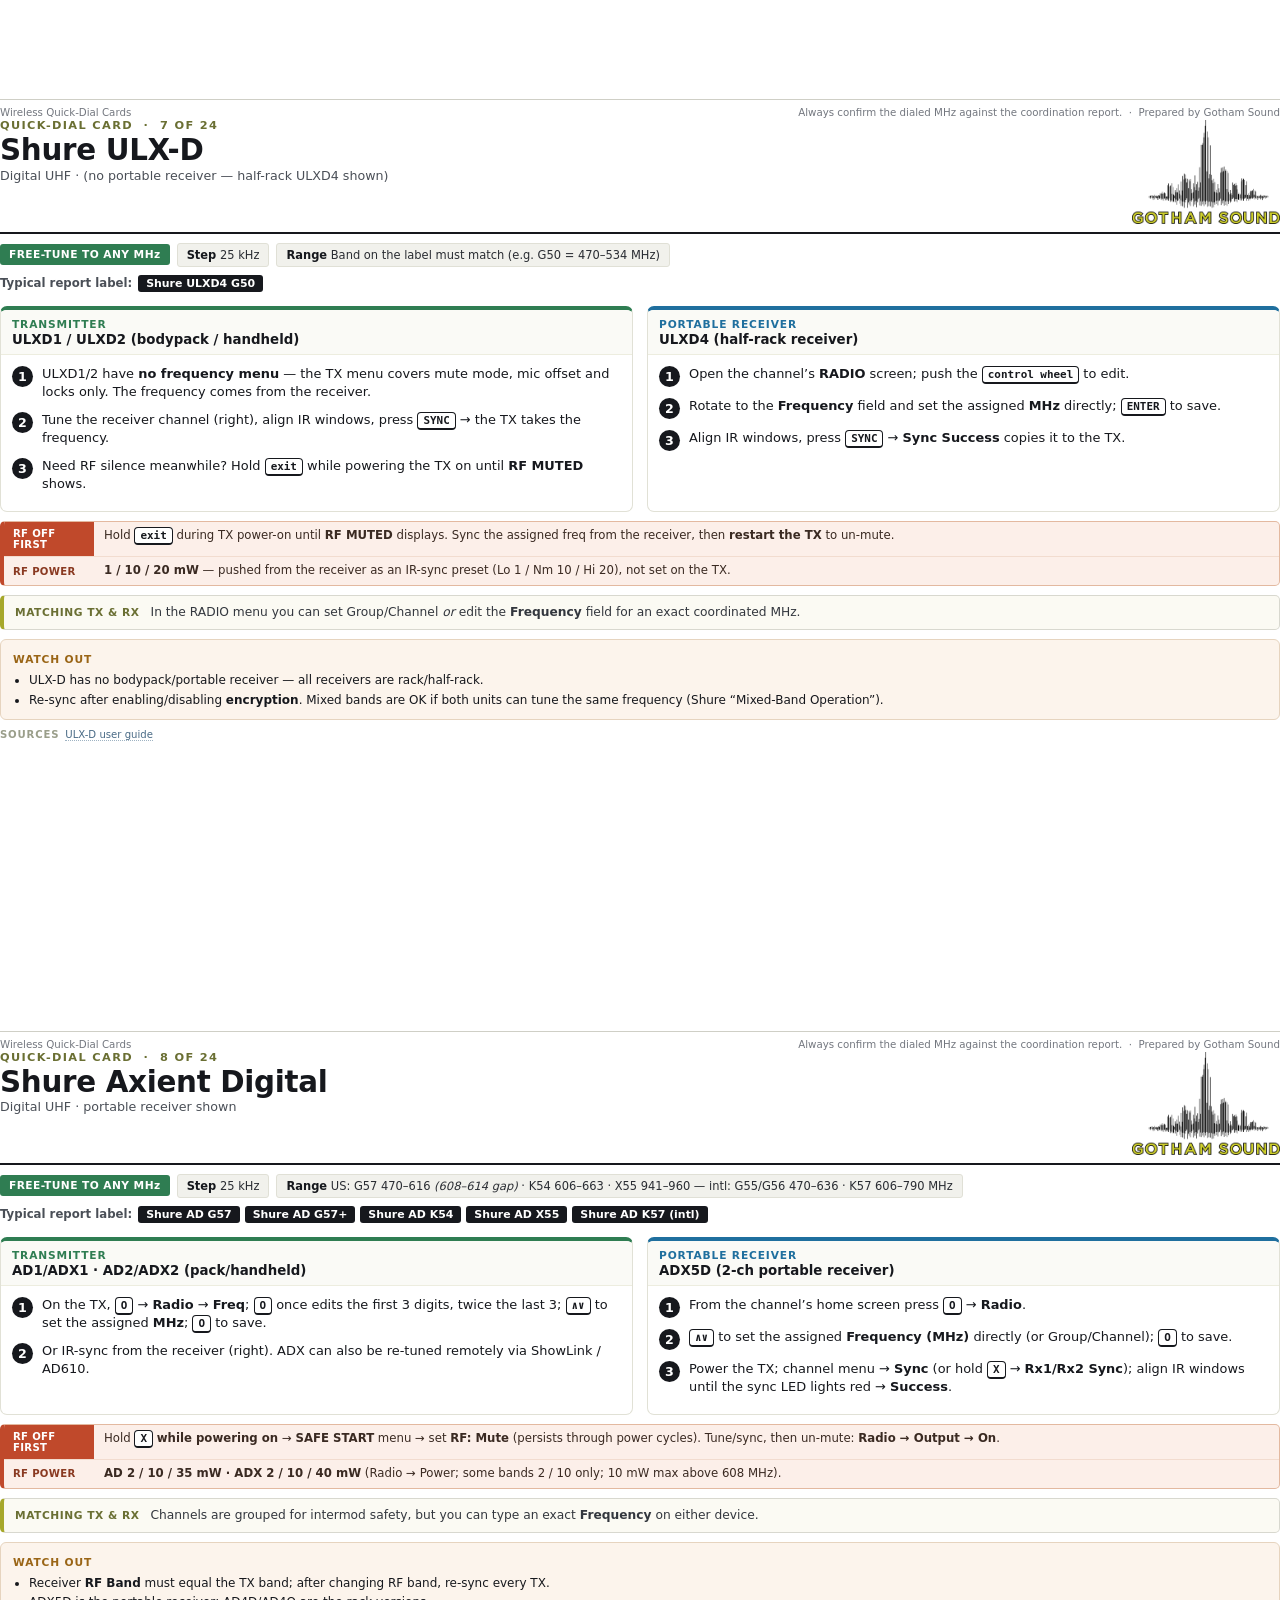
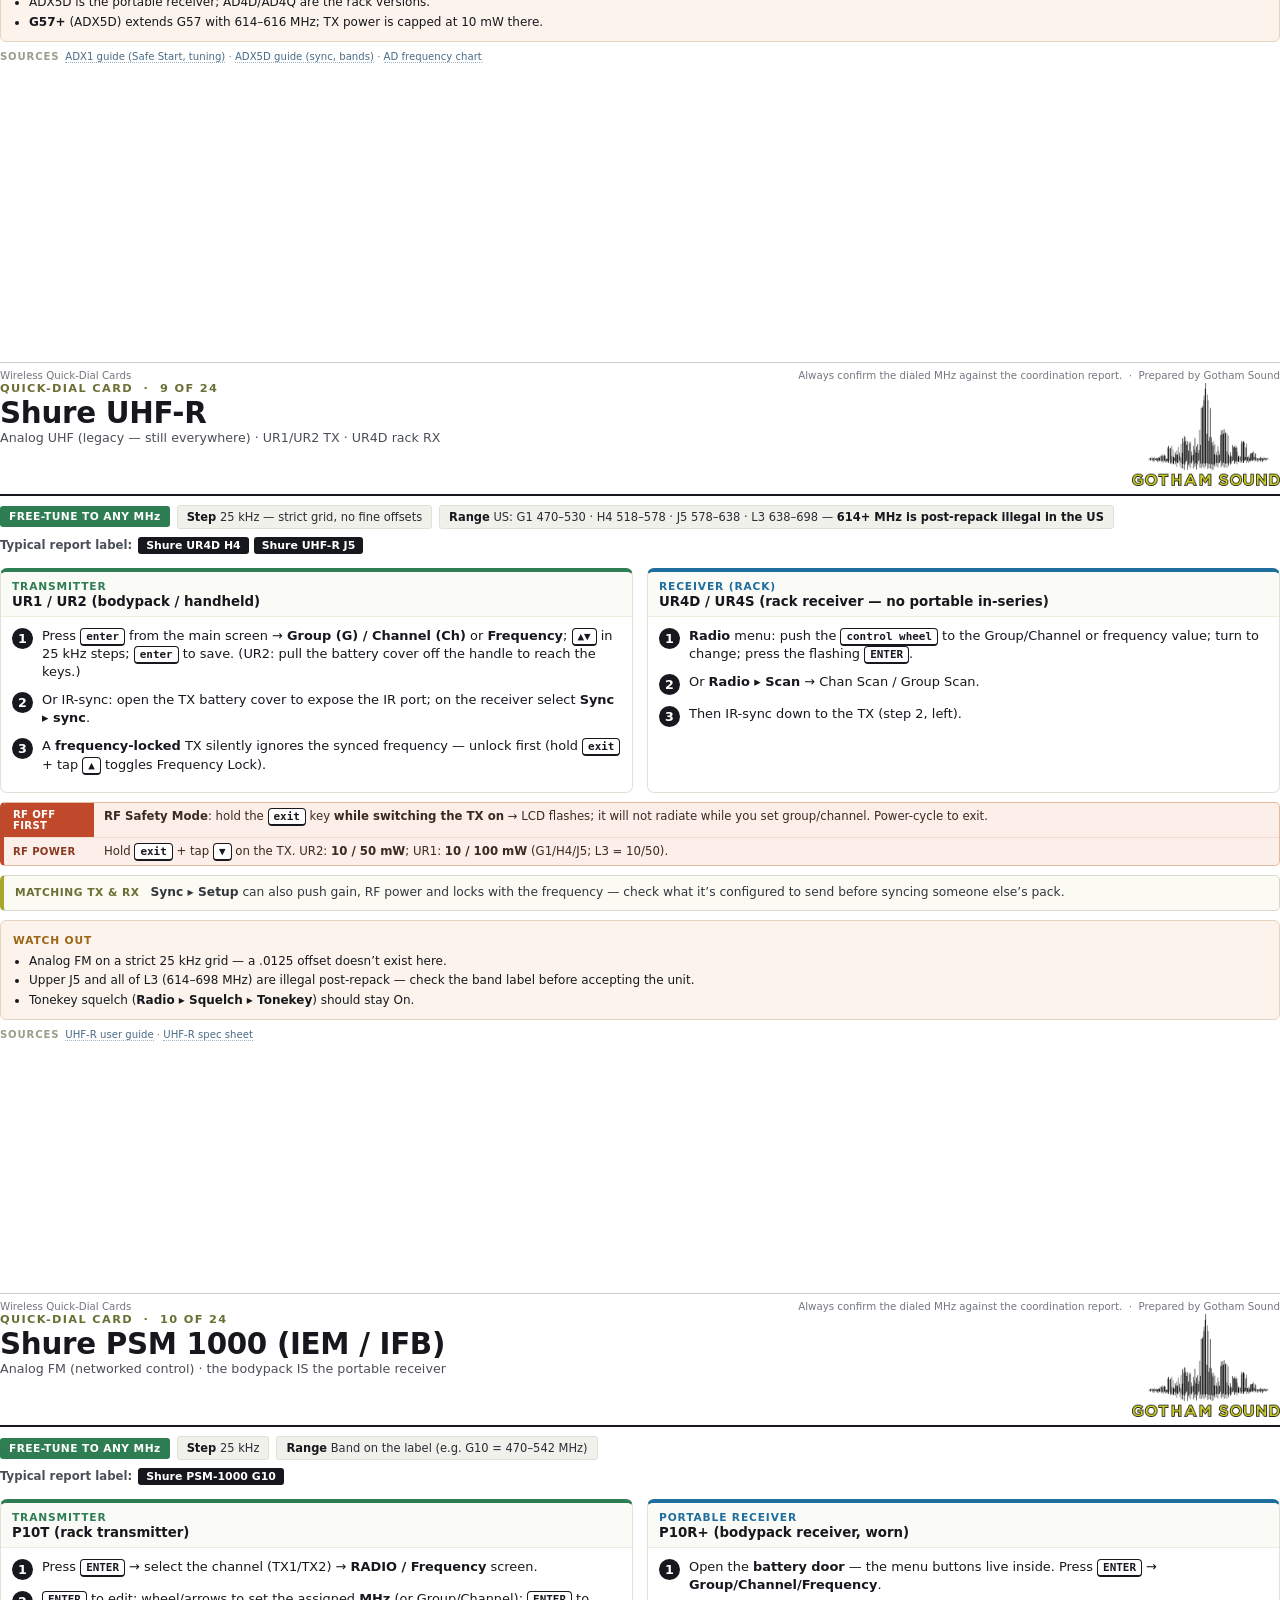
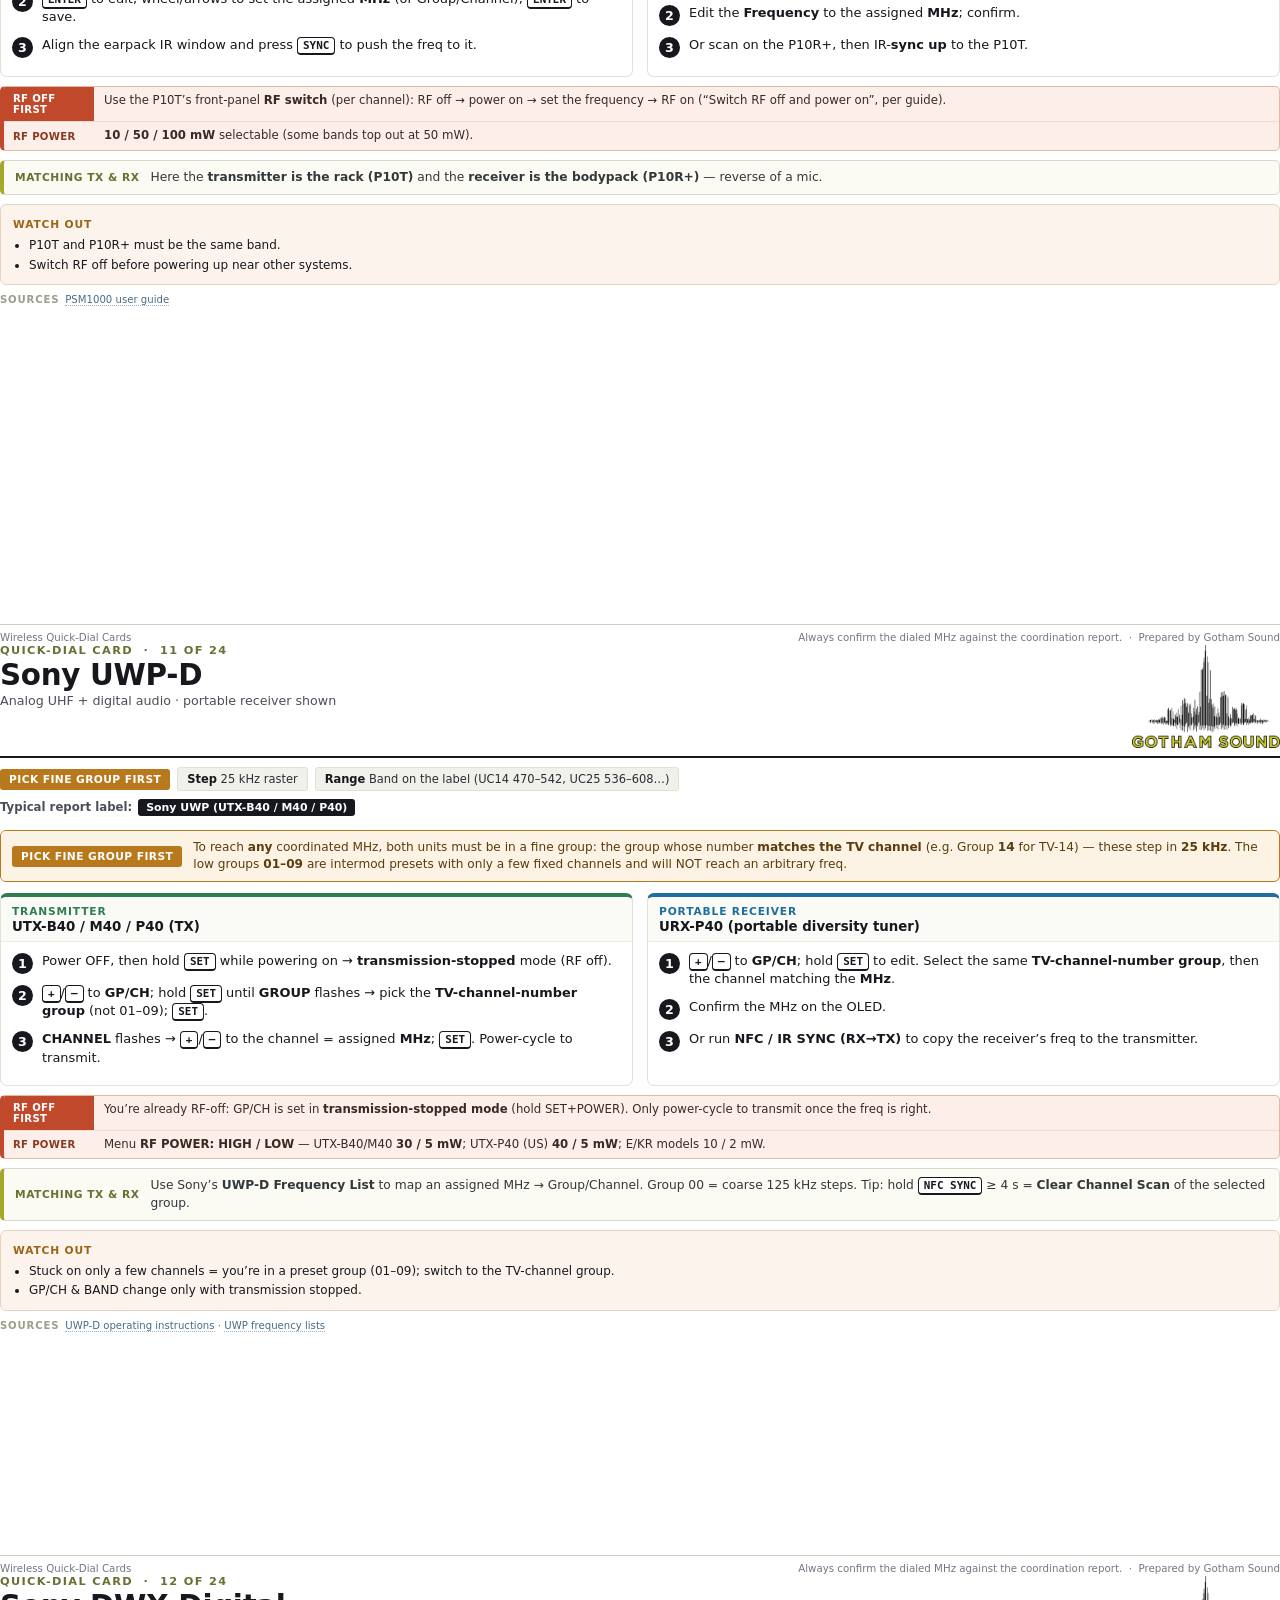
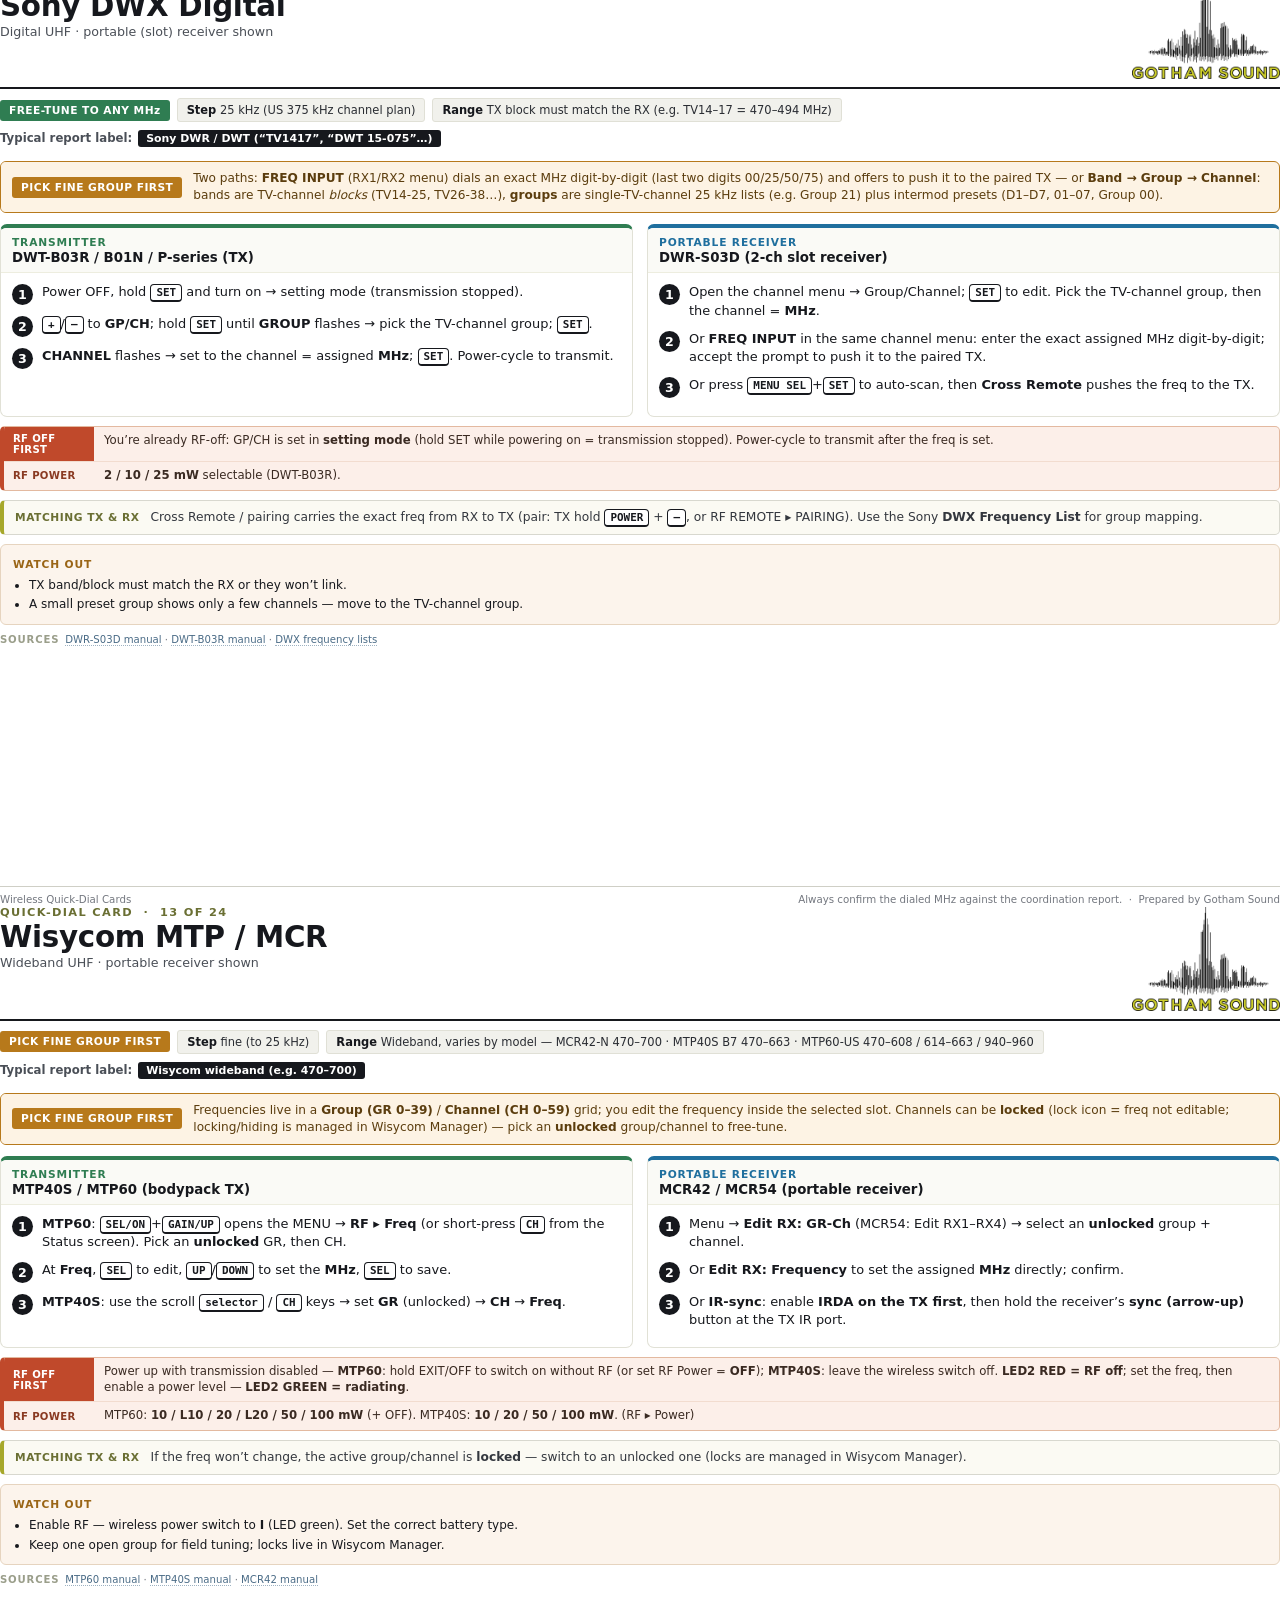
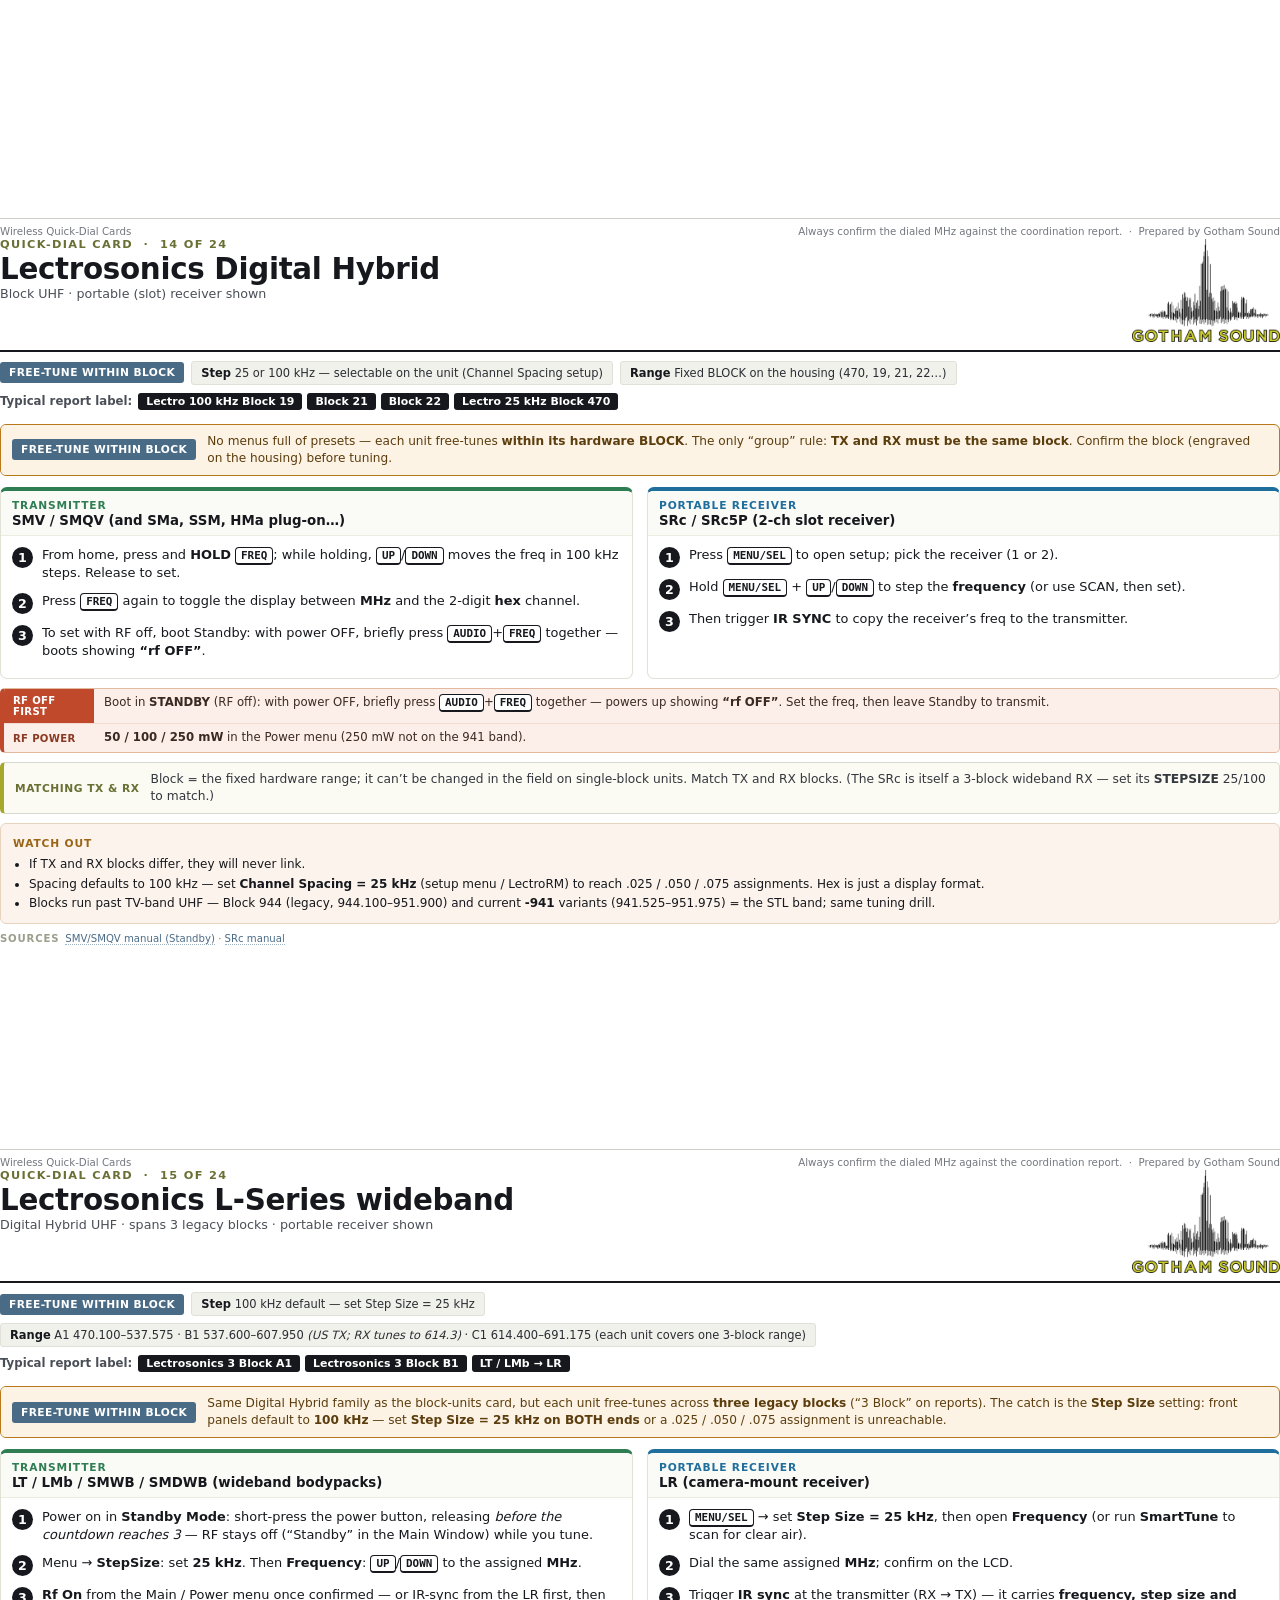
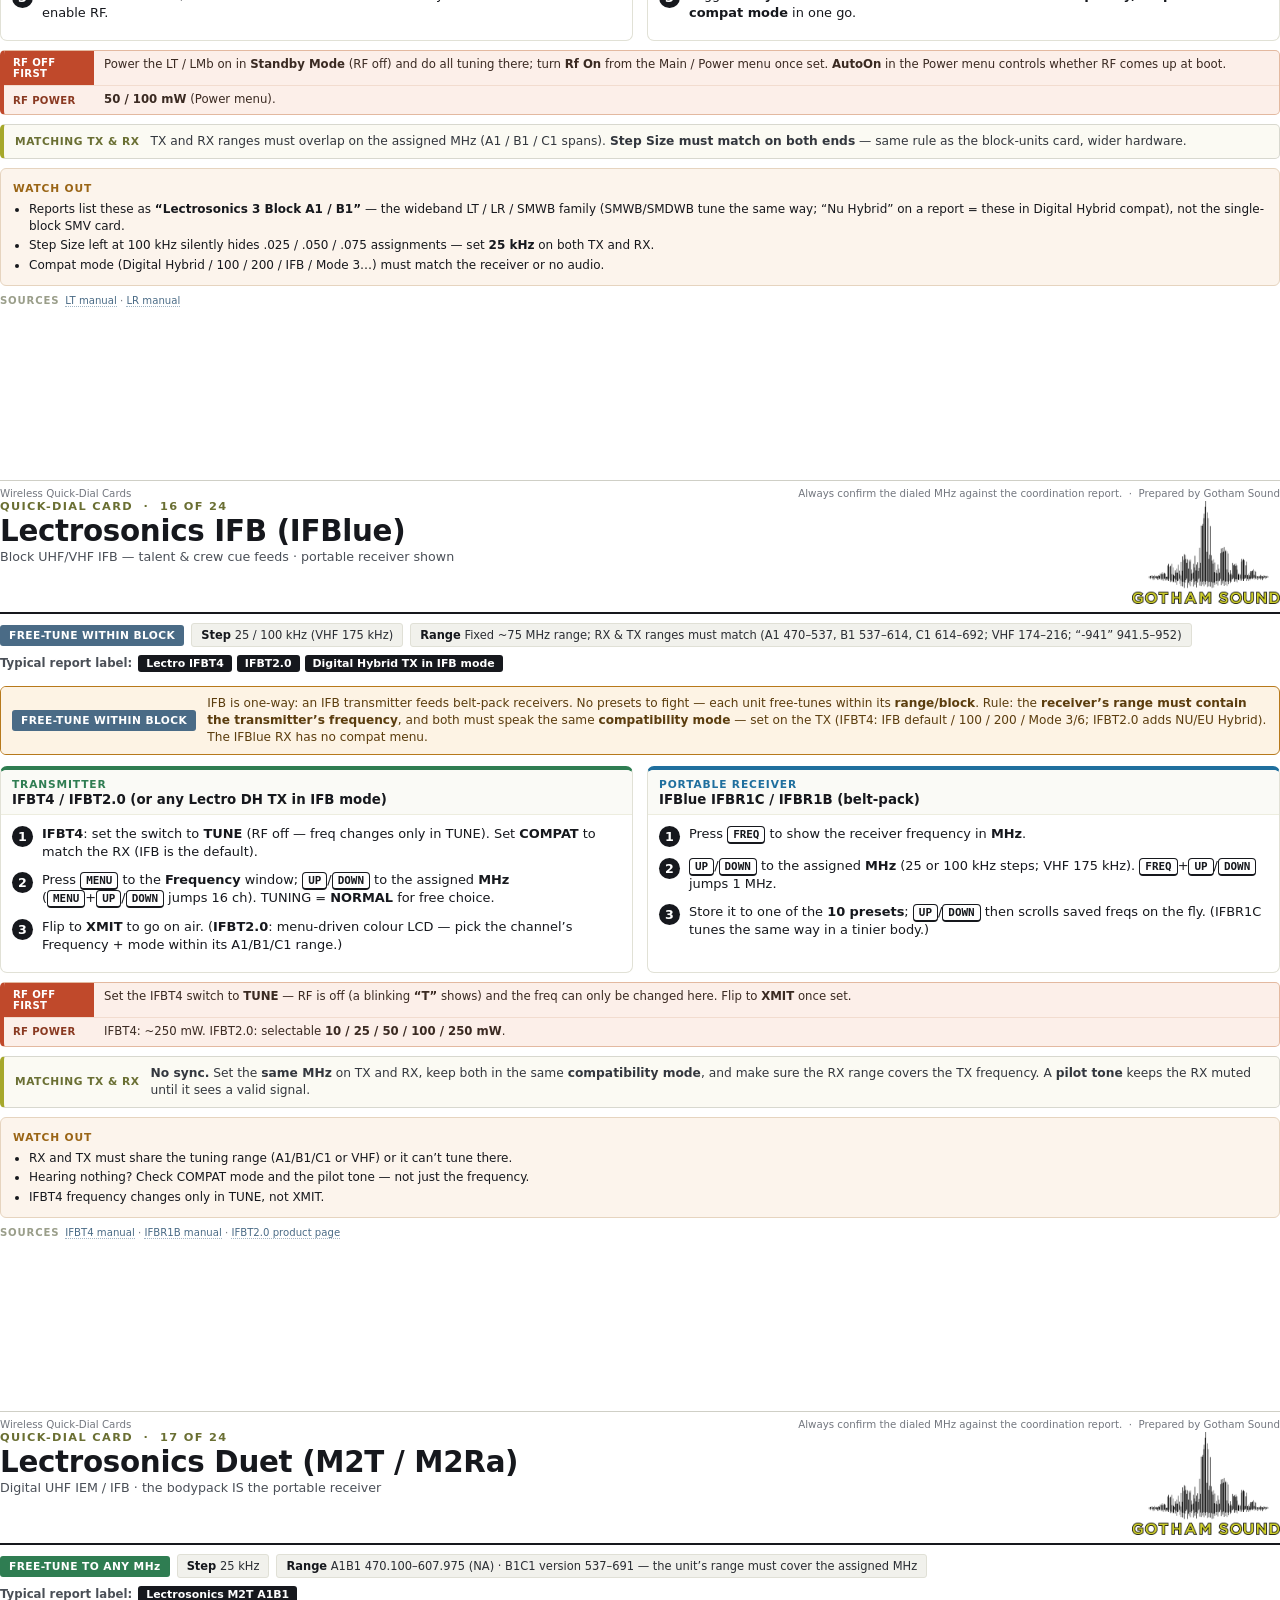
==== commit ac1d3434: "Add Teradek wireless video cards (23-24): channel lock + 5/6 GHz chart Card 23 - Teradek Bolt / Rang" ====
--- a/print.html
+++ b/print.html
@@ -80,6 +80,12 @@
 .r-badge { width:25%; }
 .r-badge .tag { display:inline-block; }
 .genrule { font-size:8.7pt; line-height:1.4; background:#fbfaf3; border:1px solid #ece9d4; border-left:4px solid #A6A82B; border-radius:5px; padding:8px 11px; margin-top:8px; }
+table.bandtable { width:100%; border-collapse:collapse; font-size:8.4pt; margin:0 0 10px; }
+table.bandtable th { background:#16181d; color:#fff; font-size:7.4pt; letter-spacing:.04em; text-transform:uppercase; text-align:left; padding:4px 8px; }
+table.bandtable td { border-bottom:1px solid #e3e3da; padding:3.5px 8px; vertical-align:top; }
+table.bandtable tr.dfs td { background:#fdf3e4; }
+table.bandtable tr.ok td { background:#eef7ef; }
+.chn { font-family:'DejaVu Sans Mono',monospace; font-size:7.8pt; }
 /* 16-card index: compact the router so the index stays on one page */
 .router { font-size:8.6pt; }
 .router td { padding:2.6px 8px; }
@@ -132,7 +138,9 @@
 <tr><td class="r-lbl">Shure UHF-R (UR1/UR2)</td><td class="r-card">Shure UHF-R</td><td class="r-badge"><span class="tag t-tune">FREE-TUNE TO ANY MHz</span></td></tr><tr><td class="r-lbl">Shure PSM-1000 (P10T / P10R+)</td><td class="r-card">Shure PSM 1000</td><td class="r-badge"><span class="tag t-tune">FREE-TUNE TO ANY MHz</span></td></tr><tr><td class="r-lbl">Sony UWP / UWP-D (UTX…)</td><td class="r-card">Sony UWP-D</td><td class="r-badge"><span class="tag t-grp">PICK FINE GROUP FIRST</span></td></tr><tr><td class="r-lbl">Sony DWX (DWR / DWT)</td><td class="r-card">Sony DWX Digital</td><td class="r-badge"><span class="tag t-grp">PICK FINE GROUP FIRST</span></td></tr><tr><td class="r-lbl">Wisycom MTP / MCR</td><td class="r-card">Wisycom MTP / MCR</td><td class="r-badge"><span class="tag t-grp">PICK FINE GROUP FIRST</span></td></tr><tr><td class="r-lbl">Lectrosonics block units (SMV/SMQV…)</td><td class="r-card">Lectrosonics Digital Hybrid</td><td class="r-badge"><span class="tag t-blk">FREE-TUNE WITHIN BLOCK</span></td></tr><tr><td class="r-lbl">Lectrosonics wideband (LT / LR “3 Block”)</td><td class="r-card">Lectrosonics L-Series wideband</td><td class="r-badge"><span class="tag t-blk">FREE-TUNE WITHIN BLOCK</span></td></tr><tr><td class="r-lbl">Lectrosonics IFB (IFBT4 → IFBlue)</td><td class="r-card">Lectrosonics IFB (IFBlue)</td><td class="r-badge"><span class="tag t-blk">FREE-TUNE WITHIN BLOCK</span></td></tr><tr><td class="r-lbl">Lectrosonics Duet (M2T → M2R / M2Ra)</td><td class="r-card">Lectrosonics Duet (M2T / M2Ra)</td><td class="r-badge"><span class="tag t-tune">FREE-TUNE TO ANY MHz</span></td></tr>
 <tr><td class="r-lbl">Lectro DBSM/DBSMD (D2)</td><td class="r-card">Lectrosonics D Squared (DBSM / DSQD)</td><td class="r-badge"><span class="tag t-blk">FREE-TUNE WITHIN BLOCK</span></td></tr><tr><td class="r-lbl">Comtek 216 (BST-25/216 → PR-216)</td><td class="r-card">Comtek 216 (BST-25 / PR-216)</td><td class="r-badge"><span class="tag t-chan">CHANNEL CHART ONLY</span></td></tr><tr><td class="r-lbl">Sound Devices Astral (A20-TX/Mini/HH)</td><td class="r-card">Sound Devices Astral (A20)</td><td class="r-badge"><span class="tag t-tune">FREE-TUNE TO ANY MHz</span></td></tr>
 <tr><td class="r-lbl">Zaxcom ZMT (ZaxNet)</td><td class="r-card">Zaxcom (ZMT4.5 / URX100)</td><td class="r-badge"><span class="tag t-tune">FREE-TUNE TO ANY MHz</span></td></tr>
-<tr><td class="r-lbl">Crew’s WWB rejects assigned freqs</td><td class="r-card">Shure Wireless Workbench (WWB 6 &amp; 7)</td><td class="r-badge"><span class="tag na">SOFTWARE — CALC ONLY</span></td></tr><tr><td class="r-lbl">Generic / unspecified model</td><td class="r-card">— verify the actual hardware at check-in</td><td class="r-badge"><span class="tag na">VERIFY</span></td></tr></tbody>
+<tr><td class="r-lbl">Crew’s WWB rejects assigned freqs</td><td class="r-card">Shure Wireless Workbench (WWB 6 &amp; 7)</td><td class="r-badge"><span class="tag na">SOFTWARE — CALC ONLY</span></td></tr>
+<tr><td class="r-lbl">Teradek video (Bolt / Ranger)</td><td class="r-card">Teradek Bolt / Ranger (wireless video)</td><td class="r-badge"><span class="tag t-chan">LOCK TO ONE CHANNEL</span></td></tr>
+<tr><td class="r-lbl">5/6 GHz channel ⇄ MHz lookup</td><td class="r-card">5 / 6 GHz Channel Chart</td><td class="r-badge"><span class="tag na">REFERENCE CHART</span></td></tr><tr><td class="r-lbl">Generic / unspecified model</td><td class="r-card">— verify the actual hardware at check-in</td><td class="r-badge"><span class="tag na">VERIFY</span></td></tr></tbody>
   </table>
 
   <div class="genrule">
@@ -144,14 +152,14 @@
   </div>
 
   <footer class="foot">
-    <span>22 cards · transmitter + portable receiver each (card 22 = software)</span>
+    <span>24 cards · incl. software (22) and 5/6 GHz video (23–24)</span>
     <span>Prepared by Gotham Sound</span>
   </footer>
 </section>
 <section class="sheet">
   <header class="head">
     <div class="head-l">
-      <div class="eyebrow">QUICK-DIAL CARD &nbsp;&middot;&nbsp; 1 OF 22</div>
+      <div class="eyebrow">QUICK-DIAL CARD &nbsp;&middot;&nbsp; 1 OF 24</div>
       <h1>Sennheiser evolution G3 / G4</h1>
       <div class="sub">Analog UHF · portable (camera) receiver shown</div>
     </div>
@@ -203,7 +211,7 @@
 <section class="sheet">
   <header class="head">
     <div class="head-l">
-      <div class="eyebrow">QUICK-DIAL CARD &nbsp;&middot;&nbsp; 2 OF 22</div>
+      <div class="eyebrow">QUICK-DIAL CARD &nbsp;&middot;&nbsp; 2 OF 24</div>
       <h1>Sennheiser EW-DX</h1>
       <div class="sub">Digital UHF · no portable RX in-series — EW-DP EK is the camera option</div>
     </div>
@@ -254,7 +262,7 @@
 <section class="sheet">
   <header class="head">
     <div class="head-l">
-      <div class="eyebrow">QUICK-DIAL CARD &nbsp;&middot;&nbsp; 3 OF 22</div>
+      <div class="eyebrow">QUICK-DIAL CARD &nbsp;&middot;&nbsp; 3 OF 24</div>
       <h1>Sennheiser Digital 6000</h1>
       <div class="sub">Digital UHF · portable (camera) receiver shown</div>
     </div>
@@ -305,7 +313,7 @@
 <section class="sheet">
   <header class="head">
     <div class="head-l">
-      <div class="eyebrow">QUICK-DIAL CARD &nbsp;&middot;&nbsp; 4 OF 22</div>
+      <div class="eyebrow">QUICK-DIAL CARD &nbsp;&middot;&nbsp; 4 OF 24</div>
       <h1>Sennheiser 2000 Series</h1>
       <div class="sub">Analog UHF (high-band) · portable (camera) receiver shown</div>
     </div>
@@ -357,7 +365,7 @@
 <section class="sheet">
   <header class="head">
     <div class="head-l">
-      <div class="eyebrow">QUICK-DIAL CARD &nbsp;&middot;&nbsp; 5 OF 22</div>
+      <div class="eyebrow">QUICK-DIAL CARD &nbsp;&middot;&nbsp; 5 OF 24</div>
       <h1>Sennheiser 3000 / 5000 Series</h1>
       <div class="sub">SK 5212-II bodypack · SKM 5200-II handheld · SKP 3000 plug-on — EK 3241 portable receiver</div>
     </div>
@@ -409,7 +417,7 @@
 <section class="sheet">
   <header class="head">
     <div class="head-l">
-      <div class="eyebrow">QUICK-DIAL CARD &nbsp;&middot;&nbsp; 6 OF 22</div>
+      <div class="eyebrow">QUICK-DIAL CARD &nbsp;&middot;&nbsp; 6 OF 24</div>
       <h1>Shure SLX-D</h1>
       <div class="sub">Digital UHF · SLXD5 is the portable receiver</div>
     </div>
@@ -461,7 +469,7 @@
 <section class="sheet">
   <header class="head">
     <div class="head-l">
-      <div class="eyebrow">QUICK-DIAL CARD &nbsp;&middot;&nbsp; 7 OF 22</div>
+      <div class="eyebrow">QUICK-DIAL CARD &nbsp;&middot;&nbsp; 7 OF 24</div>
       <h1>Shure ULX-D</h1>
       <div class="sub">Digital UHF · (no portable receiver — half-rack ULXD4 shown)</div>
     </div>
@@ -512,7 +520,7 @@
 <section class="sheet">
   <header class="head">
     <div class="head-l">
-      <div class="eyebrow">QUICK-DIAL CARD &nbsp;&middot;&nbsp; 8 OF 22</div>
+      <div class="eyebrow">QUICK-DIAL CARD &nbsp;&middot;&nbsp; 8 OF 24</div>
       <h1>Shure Axient Digital</h1>
       <div class="sub">Digital UHF · portable receiver shown</div>
     </div>
@@ -564,7 +572,7 @@
 <section class="sheet">
   <header class="head">
     <div class="head-l">
-      <div class="eyebrow">QUICK-DIAL CARD &nbsp;&middot;&nbsp; 9 OF 22</div>
+      <div class="eyebrow">QUICK-DIAL CARD &nbsp;&middot;&nbsp; 9 OF 24</div>
       <h1>Shure UHF-R</h1>
       <div class="sub">Analog UHF (legacy — still everywhere) · UR1/UR2 TX · UR4D rack RX</div>
     </div>
@@ -615,7 +623,7 @@
 <section class="sheet">
   <header class="head">
     <div class="head-l">
-      <div class="eyebrow">QUICK-DIAL CARD &nbsp;&middot;&nbsp; 10 OF 22</div>
+      <div class="eyebrow">QUICK-DIAL CARD &nbsp;&middot;&nbsp; 10 OF 24</div>
       <h1>Shure PSM 1000  (IEM / IFB)</h1>
       <div class="sub">Analog FM (networked control) · the bodypack IS the portable receiver</div>
     </div>
@@ -666,7 +674,7 @@
 <section class="sheet">
   <header class="head">
     <div class="head-l">
-      <div class="eyebrow">QUICK-DIAL CARD &nbsp;&middot;&nbsp; 11 OF 22</div>
+      <div class="eyebrow">QUICK-DIAL CARD &nbsp;&middot;&nbsp; 11 OF 24</div>
       <h1>Sony UWP-D</h1>
       <div class="sub">Analog UHF + digital audio · portable receiver shown</div>
     </div>
@@ -717,7 +725,7 @@
 <section class="sheet">
   <header class="head">
     <div class="head-l">
-      <div class="eyebrow">QUICK-DIAL CARD &nbsp;&middot;&nbsp; 12 OF 22</div>
+      <div class="eyebrow">QUICK-DIAL CARD &nbsp;&middot;&nbsp; 12 OF 24</div>
       <h1>Sony DWX Digital</h1>
       <div class="sub">Digital UHF · portable (slot) receiver shown</div>
     </div>
@@ -768,7 +776,7 @@
 <section class="sheet">
   <header class="head">
     <div class="head-l">
-      <div class="eyebrow">QUICK-DIAL CARD &nbsp;&middot;&nbsp; 13 OF 22</div>
+      <div class="eyebrow">QUICK-DIAL CARD &nbsp;&middot;&nbsp; 13 OF 24</div>
       <h1>Wisycom MTP / MCR</h1>
       <div class="sub">Wideband UHF · portable receiver shown</div>
     </div>
@@ -819,7 +827,7 @@
 <section class="sheet">
   <header class="head">
     <div class="head-l">
-      <div class="eyebrow">QUICK-DIAL CARD &nbsp;&middot;&nbsp; 14 OF 22</div>
+      <div class="eyebrow">QUICK-DIAL CARD &nbsp;&middot;&nbsp; 14 OF 24</div>
       <h1>Lectrosonics Digital Hybrid</h1>
       <div class="sub">Block UHF · portable (slot) receiver shown</div>
     </div>
@@ -870,7 +878,7 @@
 <section class="sheet">
   <header class="head">
     <div class="head-l">
-      <div class="eyebrow">QUICK-DIAL CARD &nbsp;&middot;&nbsp; 15 OF 22</div>
+      <div class="eyebrow">QUICK-DIAL CARD &nbsp;&middot;&nbsp; 15 OF 24</div>
       <h1>Lectrosonics L-Series wideband</h1>
       <div class="sub">Digital Hybrid UHF · spans 3 legacy blocks · portable receiver shown</div>
     </div>
@@ -922,7 +930,7 @@
 <section class="sheet">
   <header class="head">
     <div class="head-l">
-      <div class="eyebrow">QUICK-DIAL CARD &nbsp;&middot;&nbsp; 16 OF 22</div>
+      <div class="eyebrow">QUICK-DIAL CARD &nbsp;&middot;&nbsp; 16 OF 24</div>
       <h1>Lectrosonics IFB (IFBlue)</h1>
       <div class="sub">Block UHF/VHF IFB — talent &amp; crew cue feeds · portable receiver shown</div>
     </div>
@@ -973,7 +981,7 @@
 <section class="sheet">
   <header class="head">
     <div class="head-l">
-      <div class="eyebrow">QUICK-DIAL CARD &nbsp;&middot;&nbsp; 17 OF 22</div>
+      <div class="eyebrow">QUICK-DIAL CARD &nbsp;&middot;&nbsp; 17 OF 24</div>
       <h1>Lectrosonics Duet (M2T / M2Ra)</h1>
       <div class="sub">Digital UHF IEM / IFB · the bodypack IS the portable receiver</div>
     </div>
@@ -1025,7 +1033,7 @@
 <section class="sheet">
   <header class="head">
     <div class="head-l">
-      <div class="eyebrow">QUICK-DIAL CARD &nbsp;&middot;&nbsp; 18 OF 22</div>
+      <div class="eyebrow">QUICK-DIAL CARD &nbsp;&middot;&nbsp; 18 OF 24</div>
       <h1>Lectrosonics D Squared (DBSM / DSQD)</h1>
       <div class="sub">Pure digital · DBSM/DBSMD pack TX · DSQD rack / DSR4 slot RX</div>
     </div>
@@ -1077,7 +1085,7 @@
 <section class="sheet">
   <header class="head">
     <div class="head-l">
-      <div class="eyebrow">QUICK-DIAL CARD &nbsp;&middot;&nbsp; 19 OF 22</div>
+      <div class="eyebrow">QUICK-DIAL CARD &nbsp;&middot;&nbsp; 19 OF 24</div>
       <h1>Comtek 216 (BST-25 / PR-216)</h1>
       <div class="sub">VHF FM IFB / cueing (216–217 MHz) · belt-pack receiver shown</div>
     </div>
@@ -1129,7 +1137,7 @@
 <section class="sheet">
   <header class="head">
     <div class="head-l">
-      <div class="eyebrow">QUICK-DIAL CARD &nbsp;&middot;&nbsp; 20 OF 22</div>
+      <div class="eyebrow">QUICK-DIAL CARD &nbsp;&middot;&nbsp; 20 OF 24</div>
       <h1>Sound Devices Astral (A20)</h1>
       <div class="sub">Digital wideband (SpectraBand) · portable receiver shown</div>
     </div>
@@ -1181,7 +1189,7 @@
 <section class="sheet">
   <header class="head">
     <div class="head-l">
-      <div class="eyebrow">QUICK-DIAL CARD &nbsp;&middot;&nbsp; 21 OF 22</div>
+      <div class="eyebrow">QUICK-DIAL CARD &nbsp;&middot;&nbsp; 21 OF 24</div>
       <h1>Zaxcom (ZMT4.5 / URX100)</h1>
       <div class="sub">Pure digital · ZaxNet 2.4 GHz remote control · no IR anywhere</div>
     </div>
@@ -1233,7 +1241,7 @@
 <section class="sheet">
   <header class="head">
     <div class="head-l">
-      <div class="eyebrow">QUICK-DIAL CARD &nbsp;&middot;&nbsp; 22 OF 22</div>
+      <div class="eyebrow">QUICK-DIAL CARD &nbsp;&middot;&nbsp; 22 OF 24</div>
       <h1>Shure Wireless Workbench (WWB 6 &amp; 7)</h1>
       <div class="sub">Software · making WWB accept coordinator-assigned frequencies · nothing on this card transmits</div>
     </div>
@@ -1273,6 +1281,107 @@
   </div>
 
   <div class="sources"><span class="s-t">SOURCES</span><a href="https://content-files.shure.com/Pubs/WWB/en-US/en-US/adjust-compatibility-settings.html">WWB help — Adjust Compatibility Settings</a> · <a href="https://www.shure.com/en-US/insights/shure-wireless-workbench-6-compatibility-profiles">WWB6 compatibility profiles (Shure)</a> · <a href="https://content-files.shure.com/Pubs/WWB/en-US/en-US/specify-a-frequency-for-a-channel.html">WWB help — Specify a Frequency</a></div>
+
+  <footer class="foot">
+    <span>Wireless Quick-Dial Cards</span>
+    <span>Always confirm the dialed MHz against the coordination report. &nbsp;·&nbsp; Prepared by Gotham Sound</span>
+  </footer>
+</section>
+
+<section class="sheet">
+  <header class="head">
+    <div class="head-l">
+      <div class="eyebrow">QUICK-DIAL CARD &nbsp;&middot;&nbsp; 23 OF 24</div>
+      <h1>Teradek Bolt / Ranger (wireless video)</h1>
+      <div class="sub">5 / 6 GHz zero-delay video · lock it to one channel so it can’t hop</div>
+    </div>
+    <img class="logo" src="assets/gotham-logo.png" alt="Gotham Sound"/>
+  </header>
+
+  <div class="meta">
+    <span class="tag t-chan">LOCK TO ONE CHANNEL</span>
+    <span class="pill"><b>Step</b> 20 MHz per link (factory default is 40 MHz — twice the footprint)</span>
+    <span class="pill"><b>Range</b> 5 GHz U-NII-1/2/3 · 6 GHz U-NII-5 5.925–6.425 (Bolt 6 · Bolt 4K LT-HDMI · Ranger Mk II/Micro)</span>
+  </div>
+
+  <div class="labelrow"><span class="ll">Typical report label:</span><span class="chip">Teradek Bolt 6 (6 GHz)</span><span class="chip">Teradek Bolt 4K (5 GHz)</span><span class="chip">Teradek Ranger</span></div>
+  <div class="groupbar"><span class="gb-tag"><span class="tag t-chan">LOCK TO ONE CHANNEL</span></span><span class="gb-txt">Out of the box a Bolt <b>auto-hops across the whole band at 40 MHz</b>. On a coordinated site it must sit still: <b>Fixed Frequency on, one assigned channel, 20 MHz</b> — set identically on <b>both TX and RX</b> (“ensure that both the transmitter and receiver have Fixed Frequency Mode enabled”).</span></div>
+
+  <div class="procs">
+    <div class="proc tx">
+      <div class="proc-h"><span class="proc-k">LOCK THE FREQUENCY</span>
+        <span class="proc-m">Same steps on TX and RX</span></div>
+      <ol class="steps"><li><span class="num">1</span><span class="txt"><kbd>Menu</kbd> → <b>Wireless Settings</b> → <b>Enable Fixed Frequency</b> — on <b>both</b> TX and RX (“bypasses any automatic frequency switching logic”).</span></li><li><span class="num">2</span><span class="txt">Then <b>Wireless Settings ▸ Frequencies</b>: select <b>only the assigned channel</b>. If you skip this, Bolt silently defaults to the <b>lowest</b> frequency in the list.</span></li><li><span class="num">3</span><span class="txt">Fixed mode offers <b>non-DFS channels only</b> — if your assignment is a DFS channel, the unit cannot lock there; call coordination.</span></li></ol>
+    </div>
+    <div class="proc rx">
+      <div class="proc-h"><span class="proc-k">LOCK 20 MHz + BAND</span>
+        <span class="proc-m">Same steps on TX and RX</span></div>
+      <ol class="steps"><li><span class="num">1</span><span class="txt"><kbd>Menu</kbd> → <b>Wireless Settings</b> → <b>Bandwidth</b> → <b>20MHz</b> (default 40) — both ends must match. 20 MHz carries up to <b>1080p60</b>; 4K59/60 needs 40 MHz.</span></li><li><span class="num">2</span><span class="txt">6 GHz-capable units: <b>Wireless Settings ▸ Band</b> → 5GHz or 6GHz per the assignment — both ends; hopping never spans bands.</span></li><li><span class="num">3</span><span class="txt">Sanity-check with the <b>Spectrum Analyzer</b> (RX front panel / Bolt app). Changed the Region setting? <b>Re-pair</b> TX and RX.</span></li></ol>
+    </div>
+  </div>
+
+  <div class="rfbar">
+    <div class="rf-row"><span class="rf-k rf-warn">NO DFS LOCK</span><span class="rf-v"><b>Fixed Frequency = non-DFS only.</b> DFS ranges (5.25–5.35 / 5.47–5.725 GHz) need a 1-minute radar scan and can be forced to vacate — don’t assign video links there.</span></div>
+    <div class="rf-row"><span class="rf-k">FOOTPRINT</span><span class="rf-v">6 GHz (U-NII-5) runs at <b>lower allowed power</b> than 5 GHz but has <b>no DFS</b>. At 20 MHz a Bolt 6 offers <b>36 channel choices</b> vs 24 at 40 MHz.</span></div>
+  </div>
+
+  <div class="linkbar"><span class="lk-t">MATCHING TX &amp; RX</span><span><b>Ranger</b> is the special case: spans 4.9–6.0 GHz including <b>licensed channels</b> — enable <b>Allow Licensed Channels</b> + Fixed Frequency to pick one (licensed operations only).</span></div>
+
+  <div class="watch">
+    <span class="w-t">WATCH OUT</span>
+    <ul><li>Serv / Prism / Cube are <b>IP encoders on ordinary Wi-Fi</b> — nothing to lock on the unit; coordinate the network instead.</li><li>Frequency, bandwidth, and band must match on <b>both ends</b> or the link won’t form.</li><li>See the companion <b>5/6 GHz channel chart</b> card for channel ⇄ MHz mapping.</li></ul>
+  </div>
+
+  <div class="sources"><span class="s-t">SOURCES</span><a href="https://guide.teradek.com/a/1601336-wireless-configuration">Bolt 6 wireless configuration</a> · <a href="https://guide.teradek.com/a/1625378-wireless-configuration">Bolt 4K wireless configuration</a> · <a href="https://guide.teradek.com/a/1601470-bolt-6-u-nii-5-6ghz-support-by-region">Bolt 6 GHz support by region</a> · <a href="https://guide.teradek.com/a/1589935-frequencies-by-region">Frequencies by region chart</a></div>
+
+  <footer class="foot">
+    <span>Wireless Quick-Dial Cards</span>
+    <span>Always confirm the dialed MHz against the coordination report. &nbsp;·&nbsp; Prepared by Gotham Sound</span>
+  </footer>
+</section>
+
+<section class="sheet">
+  <header class="head">
+    <div class="head-l">
+      <div class="eyebrow">QUICK-DIAL CARD &nbsp;&middot;&nbsp; 24 OF 24</div>
+      <h1>5 / 6 GHz Channel Chart (video &amp; Wi-Fi)</h1>
+      <div class="sub">Generic 20 MHz channelization · channel ⇄ center MHz · who can go to 6 GHz</div>
+    </div>
+    <img class="logo" src="assets/gotham-logo.png" alt="Gotham Sound"/>
+  </header>
+
+  <div class="meta">
+    <span class="tag na">REFERENCE CHART</span>
+    <span class="pill"><b>Center MHz</b> = 5000 + 5×ch (5 GHz) &nbsp;·&nbsp; 5950 + 5×ch (6 GHz)</span>
+    <span class="pill"><b>40 MHz</b> = two adjacent 20 MHz slots</span>
+  </div>
+
+  <div class="labelrow"><span class="ll">Use with:</span><span class="chip">Teradek Bolt / Ranger card</span><span class="chip">Venue Wi-Fi / IP video coordination</span></div>
+
+  <table class="bandtable">
+    <tr><th>5 GHz band</th><th>Span (MHz)</th><th>20 MHz channels (center MHz)</th><th>Rules</th></tr>
+    <tr class="ok"><td><b>U-NII-1</b></td><td>5150–5250</td><td class="chn">36 (5180) · 40 (5200) · 44 (5220) · 48 (5240)</td><td><b>No DFS — lockable</b></td></tr>
+    <tr class="dfs"><td><b>U-NII-2A</b></td><td>5250–5350</td><td class="chn">52 (5260) · 56 (5280) · 60 (5300) · 64 (5320)</td><td>DFS — radar scan, can be evicted</td></tr>
+    <tr class="dfs"><td><b>U-NII-2C</b></td><td>5470–5725</td><td class="chn">100 (5500) · 104 · 108 · 112 · 116 · 120 · 124 · 128 · 132 · 136 · 140 · 144 (5720)</td><td>DFS — radar scan, can be evicted</td></tr>
+    <tr class="ok"><td><b>U-NII-3</b></td><td>5725–5850</td><td class="chn">149 (5745) · 153 (5765) · 157 (5785) · 161 (5805) · 165 (5825)</td><td><b>No DFS — lockable</b>, but shared with venue Wi-Fi</td></tr>
+  </table>
+
+  <table class="bandtable">
+    <tr><th>6 GHz band</th><th>Span (MHz)</th><th>20 MHz channels (center MHz)</th><th>Rules</th></tr>
+    <tr class="ok"><td><b>U-NII-5</b></td><td>5925–6425</td><td class="chn">1 (5955) · 5 (5975) · 9 (5995) … step +4 ch / +20 MHz … 93 (6415)</td><td><b>No DFS</b>; lower power (LPI); <b>only band Teradek uses</b></td></tr>
+    <tr><td><b>U-NII-6</b></td><td>6425–6525</td><td class="chn">97 (6435) – 113 (6515)</td><td rowspan="3">Wi-Fi 6E/7 only — no Teradek products here; venue APs may be</td></tr>
+    <tr><td><b>U-NII-7</b></td><td>6525–6875</td><td class="chn">117 (6535) – 185 (6875)</td></tr>
+    <tr><td><b>U-NII-8</b></td><td>6875–7125</td><td class="chn">189 (6895) – 233 (7115)</td></tr>
+  </table>
+
+  <div class="groupbar"><span class="gb-tag"><span class="tag t-chan">6 GHz CAPABLE</span></span><span class="gb-txt"><b>Teradek units that can take a 6 GHz assignment:</b> Bolt 6 XT (750 / 1500 / MAX / 10K RX) · Bolt 6 LT (750 / 1500 / MAX) · Bolt 6 LT-HDMI · Bolt 6 Monitor Module · <b>Bolt 4K LT-HDMI</b> (firmware ≥ 4.3.0 — the only Bolt 4K that can) · <b>Ranger Mk II</b> · <b>Ranger Micro</b>. Everything else Teradek is 5 GHz only.</span></div>
+
+  <div class="watch">
+    <span class="w-t">WATCH OUT</span>
+    <ul><li>Teradek fixed-frequency locks only exist in the <b>green rows</b> (U-NII-1, U-NII-3, U-NII-5).</li><li>A 40 MHz link eats <b>two</b> adjacent 20 MHz slots — count both when charting.</li><li>Venue Wi-Fi lives in these same bands; 6 GHz (U-NII-5) is usually the cleanest room on site.</li></ul>
+  </div>
+
+  <div class="sources"><span class="s-t">SOURCES</span><a href="https://guide.teradek.com/a/1589935-frequencies-by-region">Teradek frequencies by region</a> · <a href="https://guide.teradek.com/a/1601470-bolt-6-u-nii-5-6ghz-support-by-region">Bolt 6 6 GHz support</a> · <a href="https://en.wikipedia.org/wiki/List_of_WLAN_channels">WLAN channel list (IEEE numbering)</a></div>
 
   <footer class="foot">
     <span>Wireless Quick-Dial Cards</span>
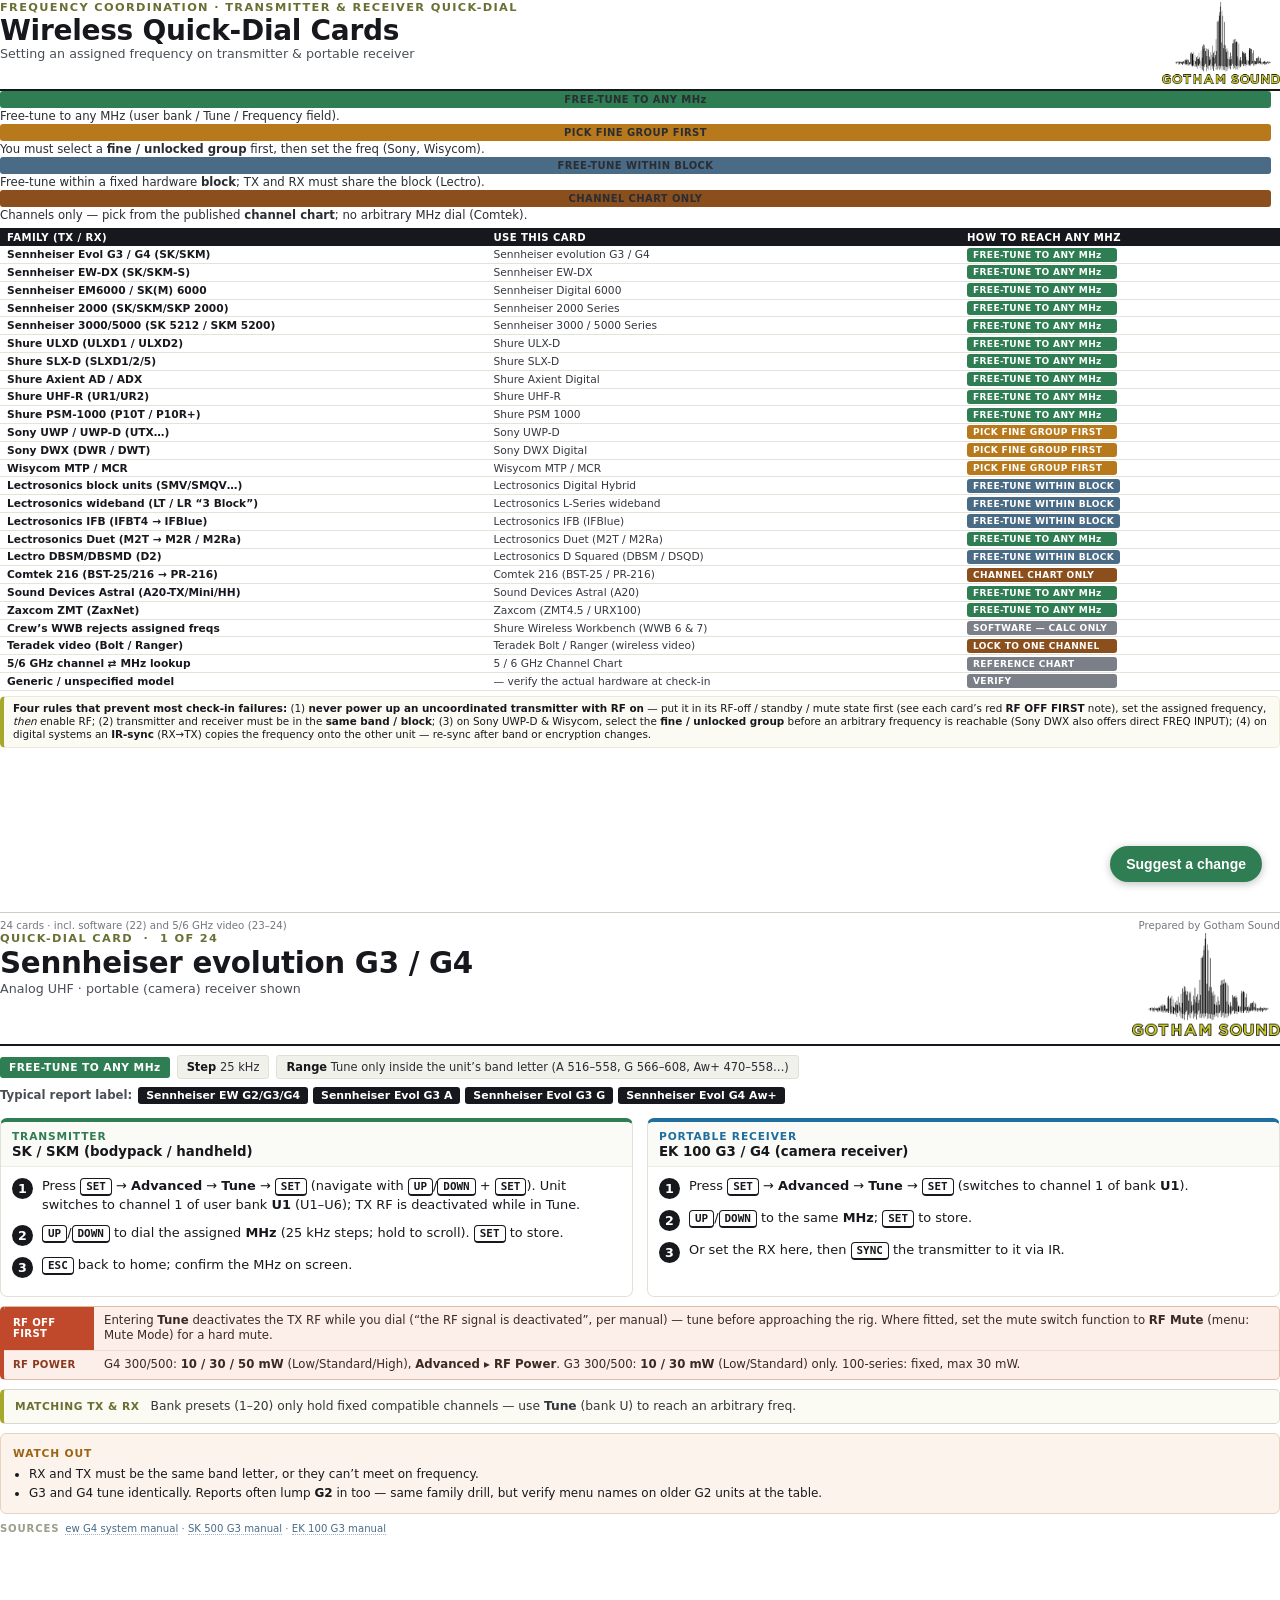
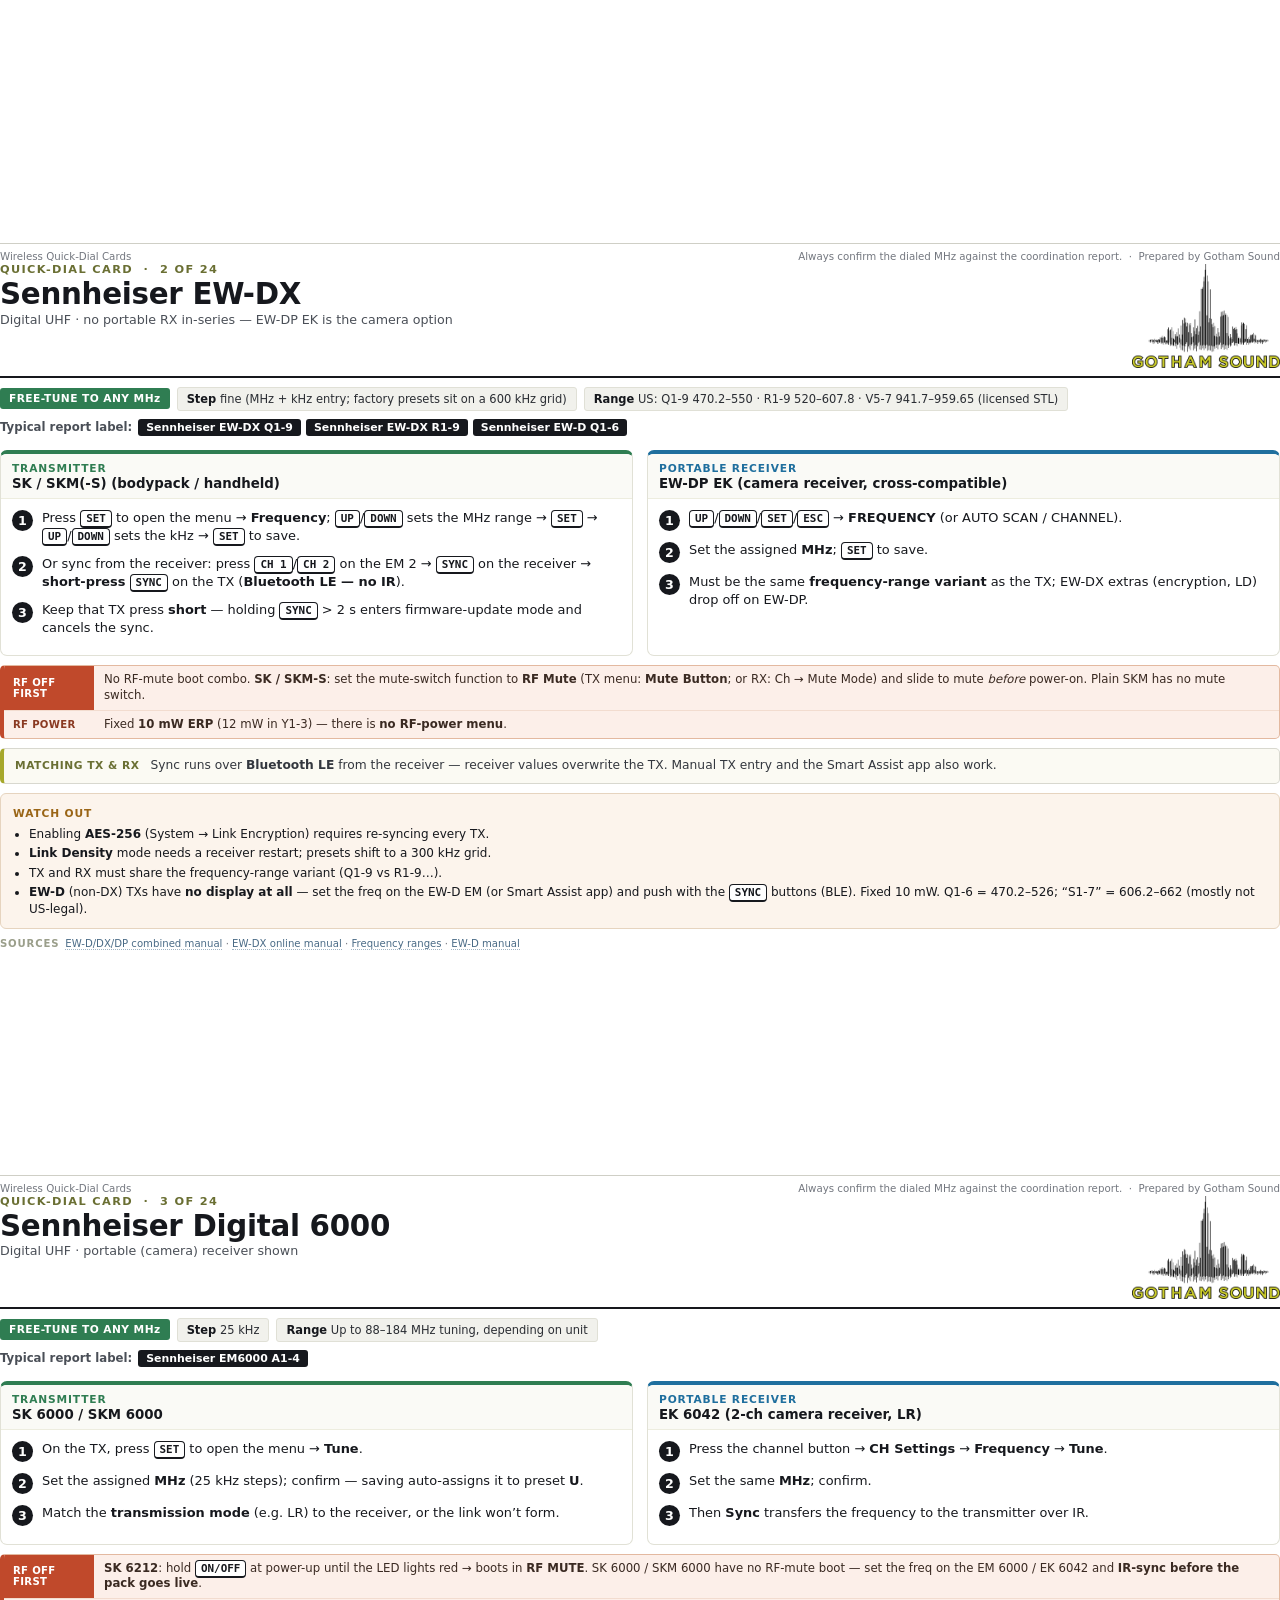
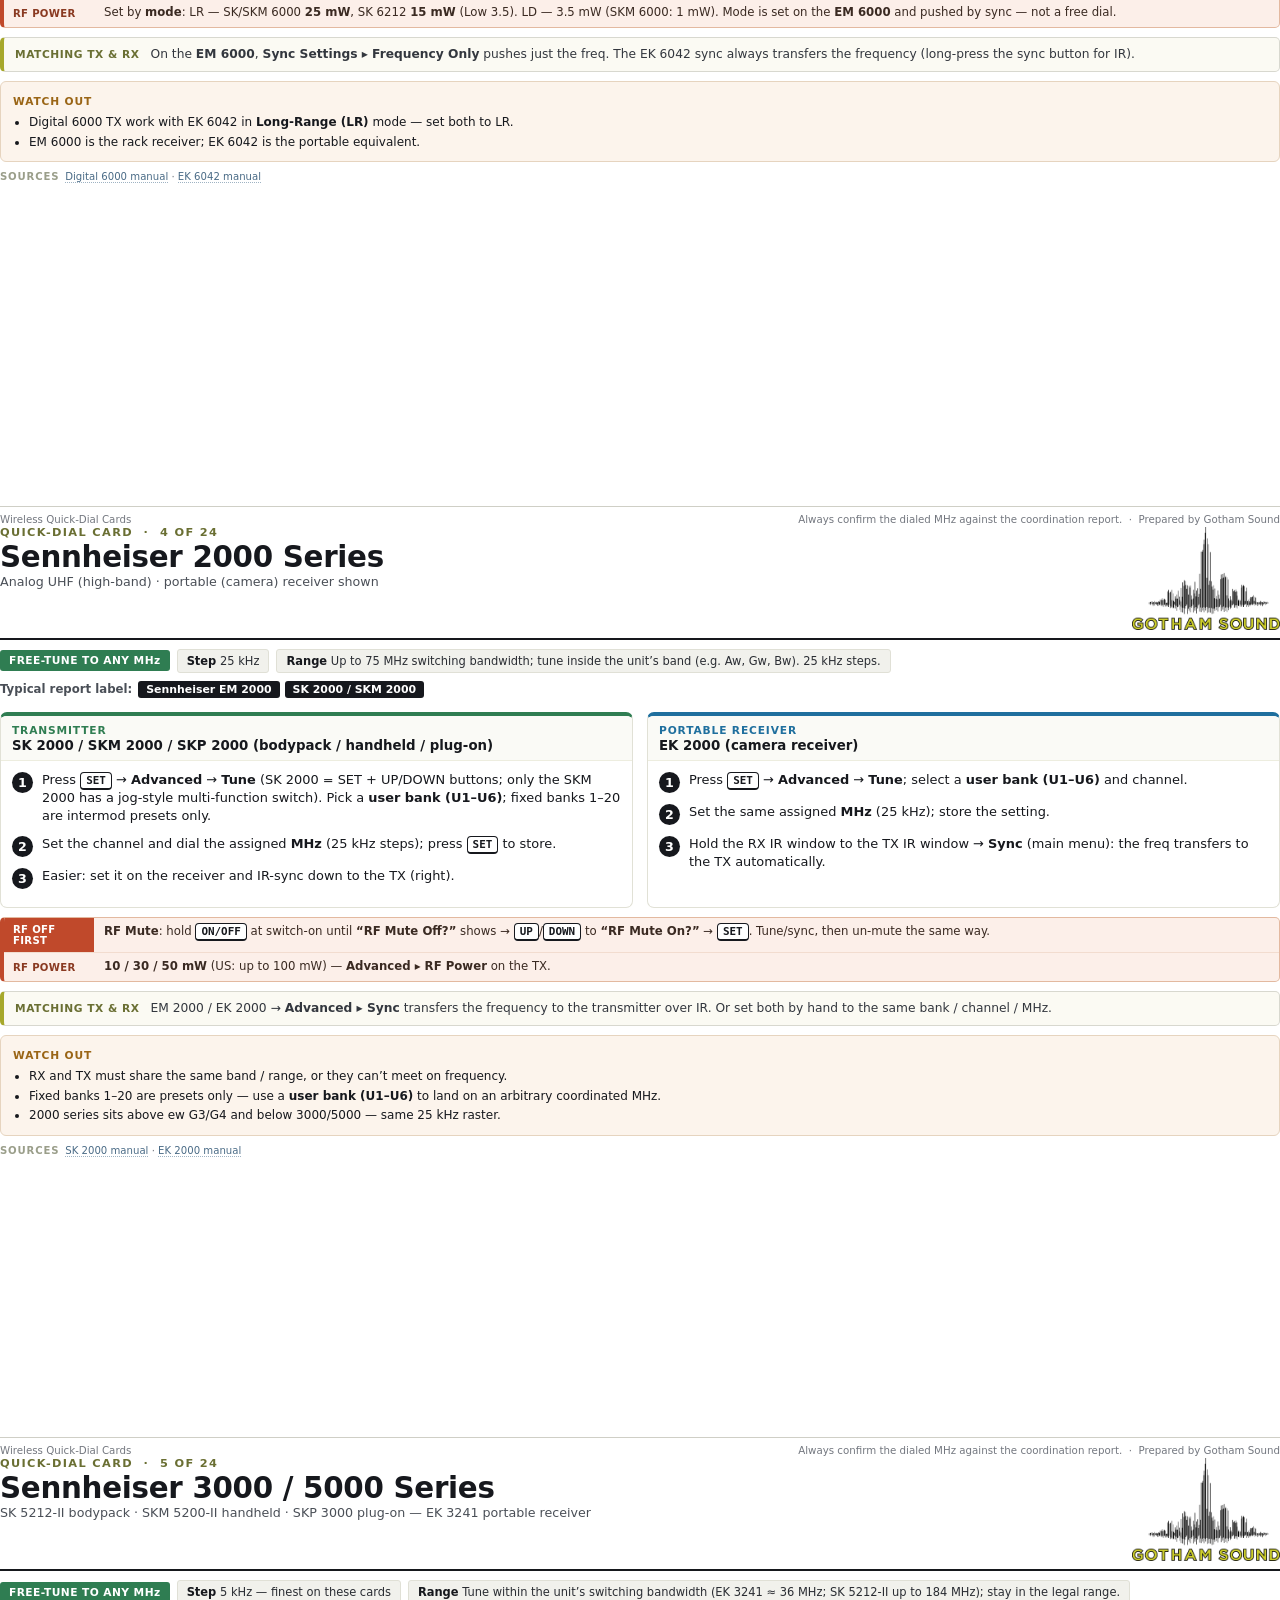
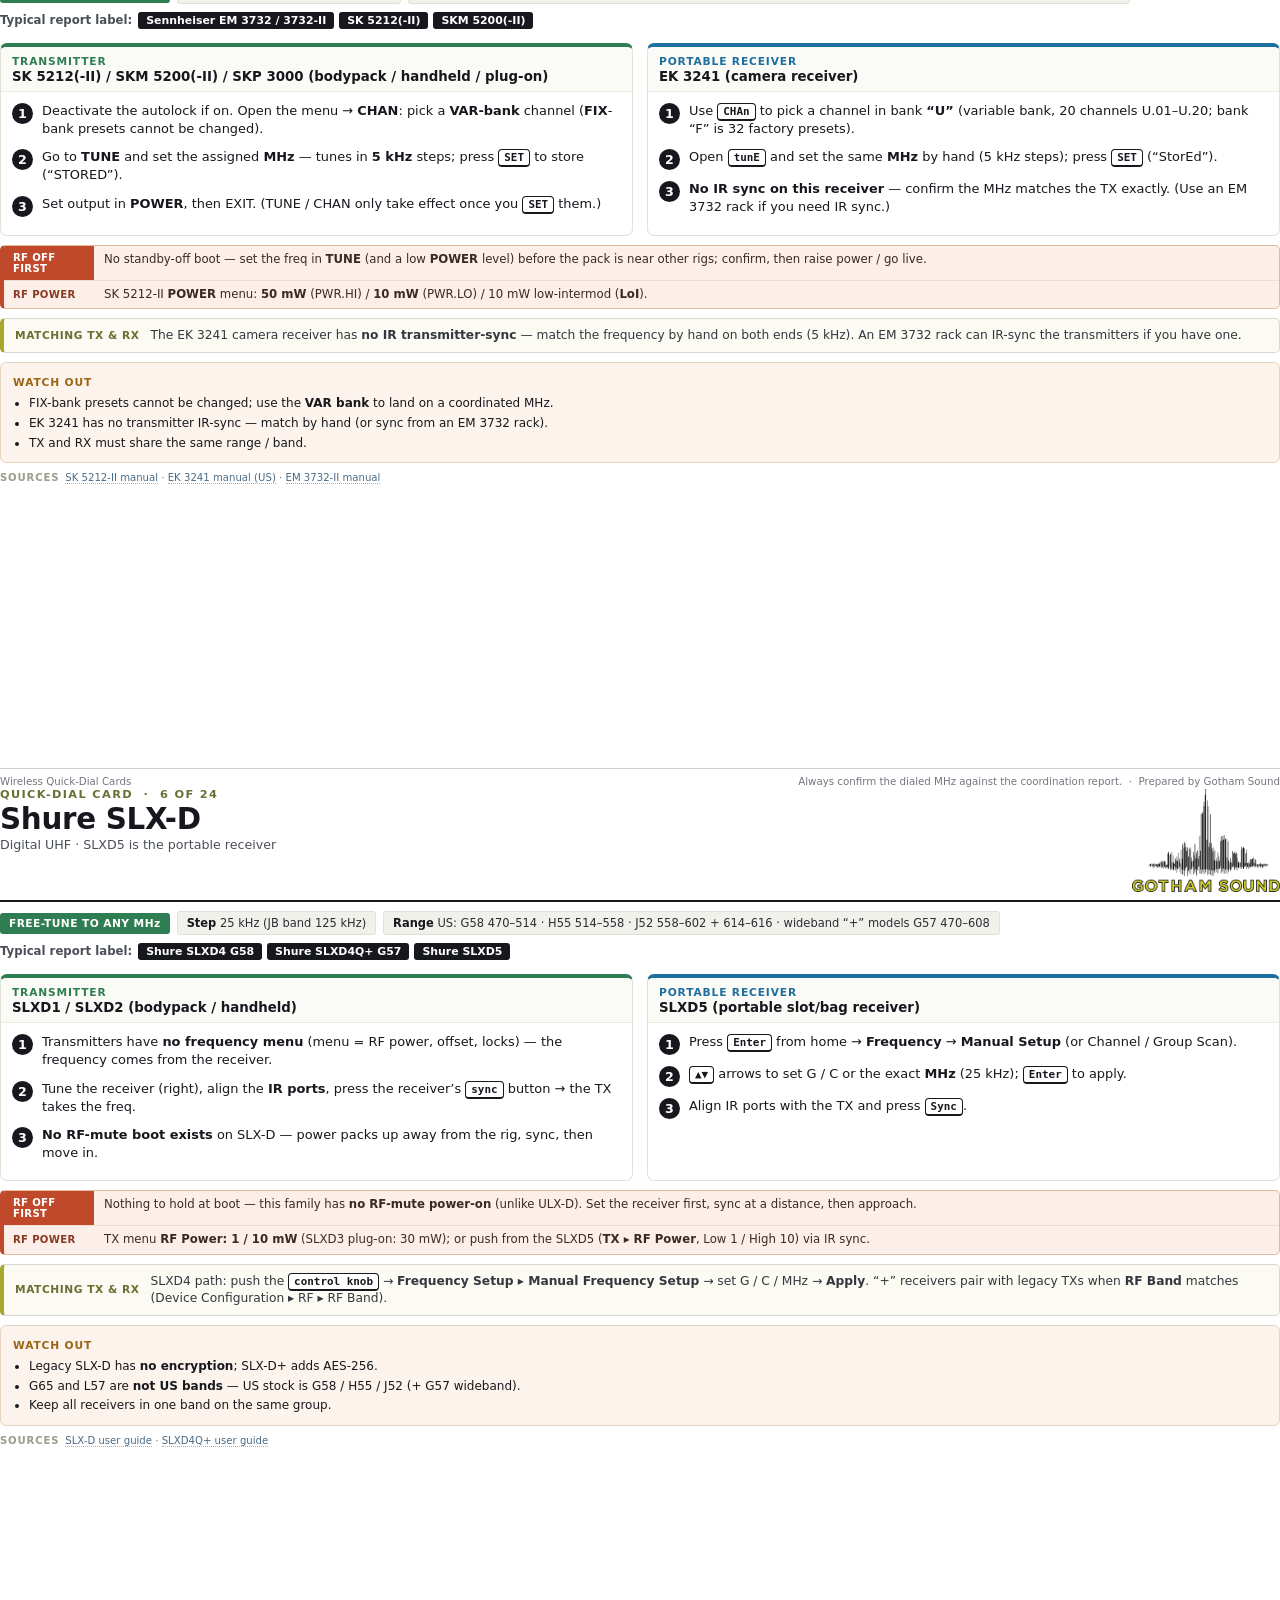
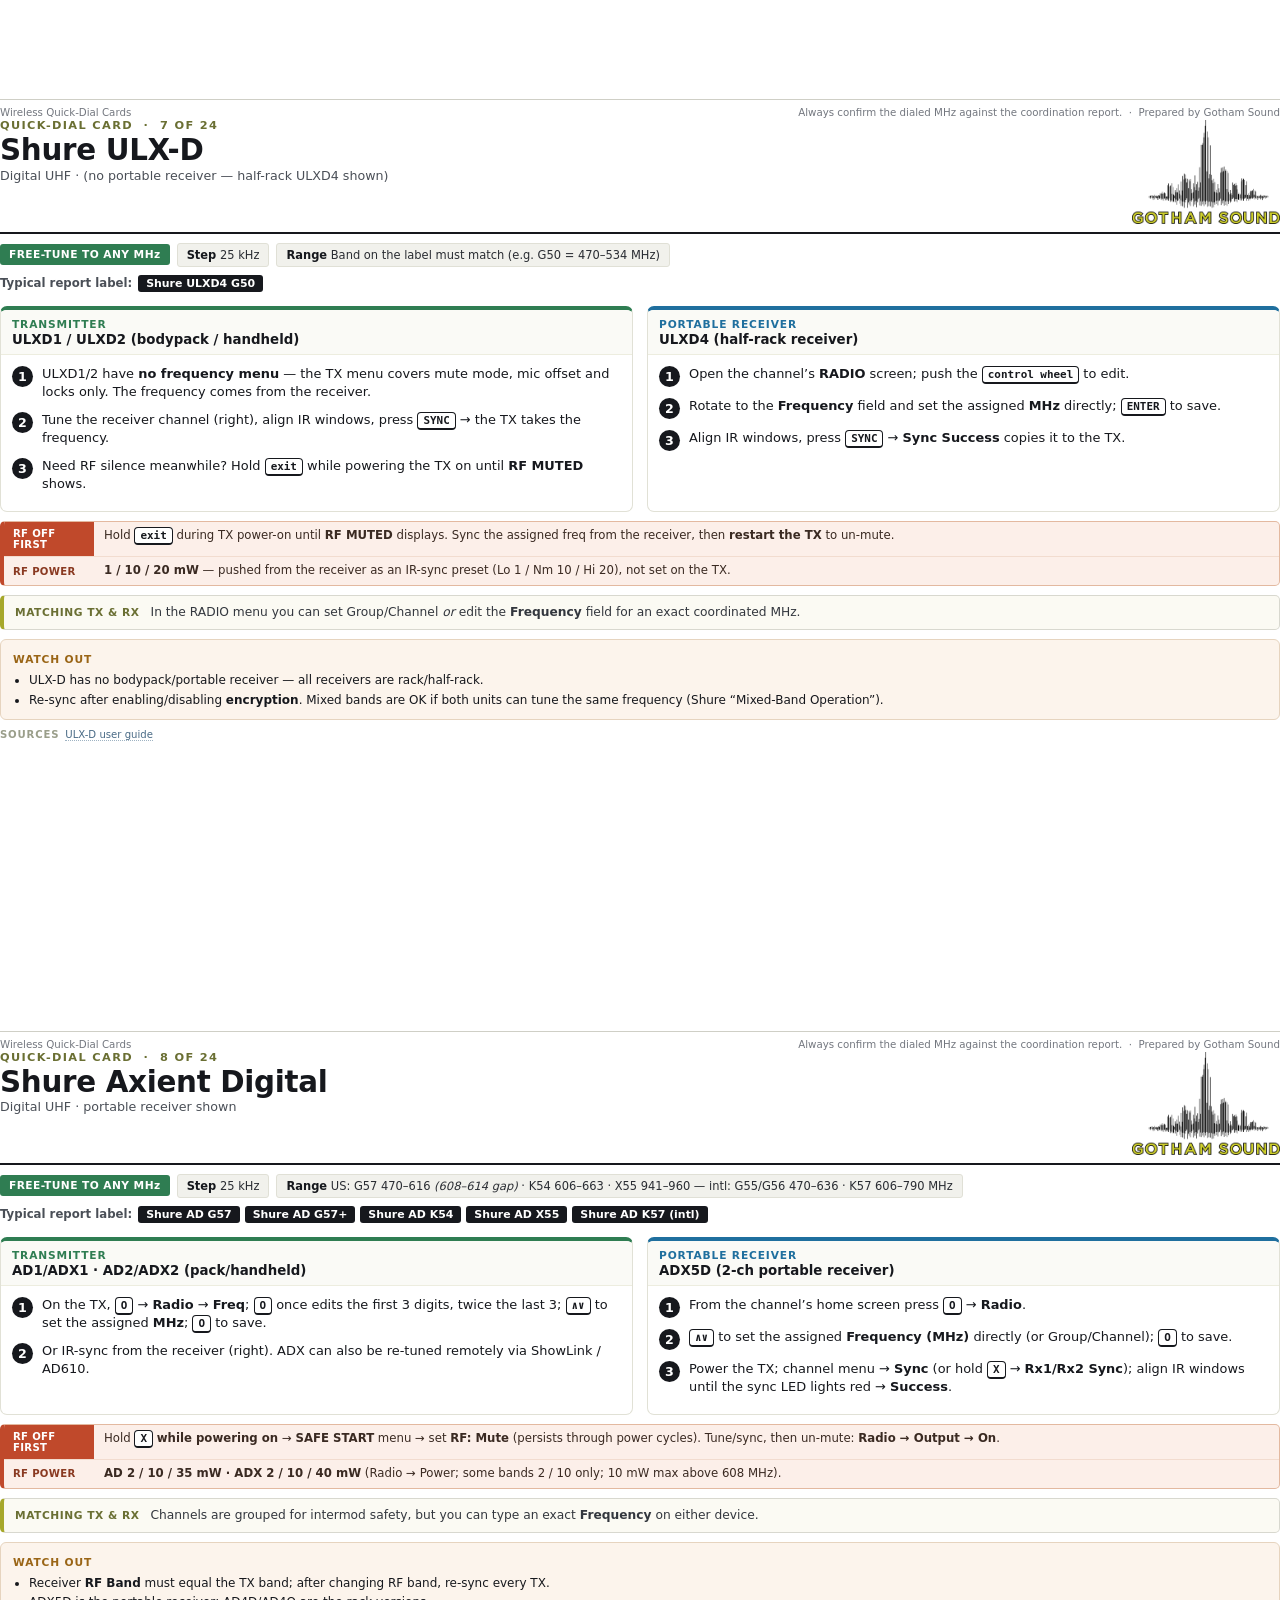
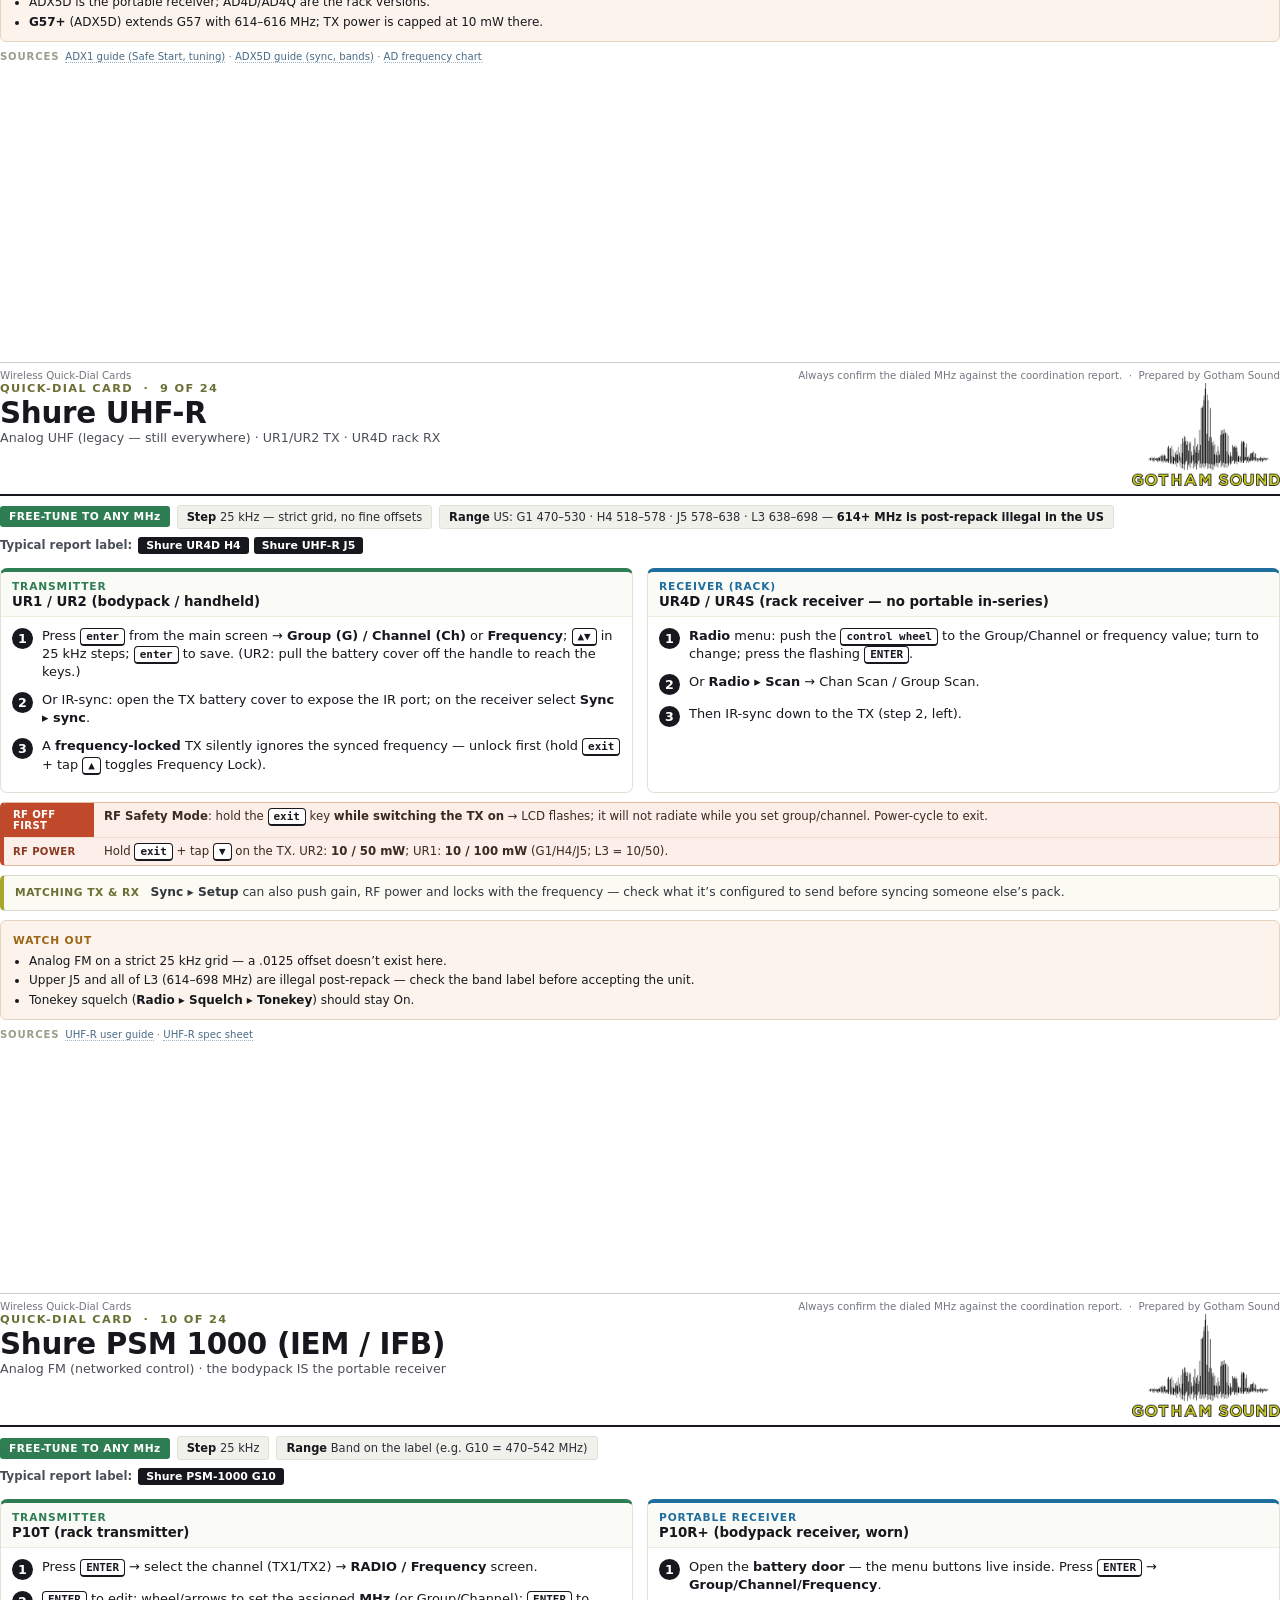
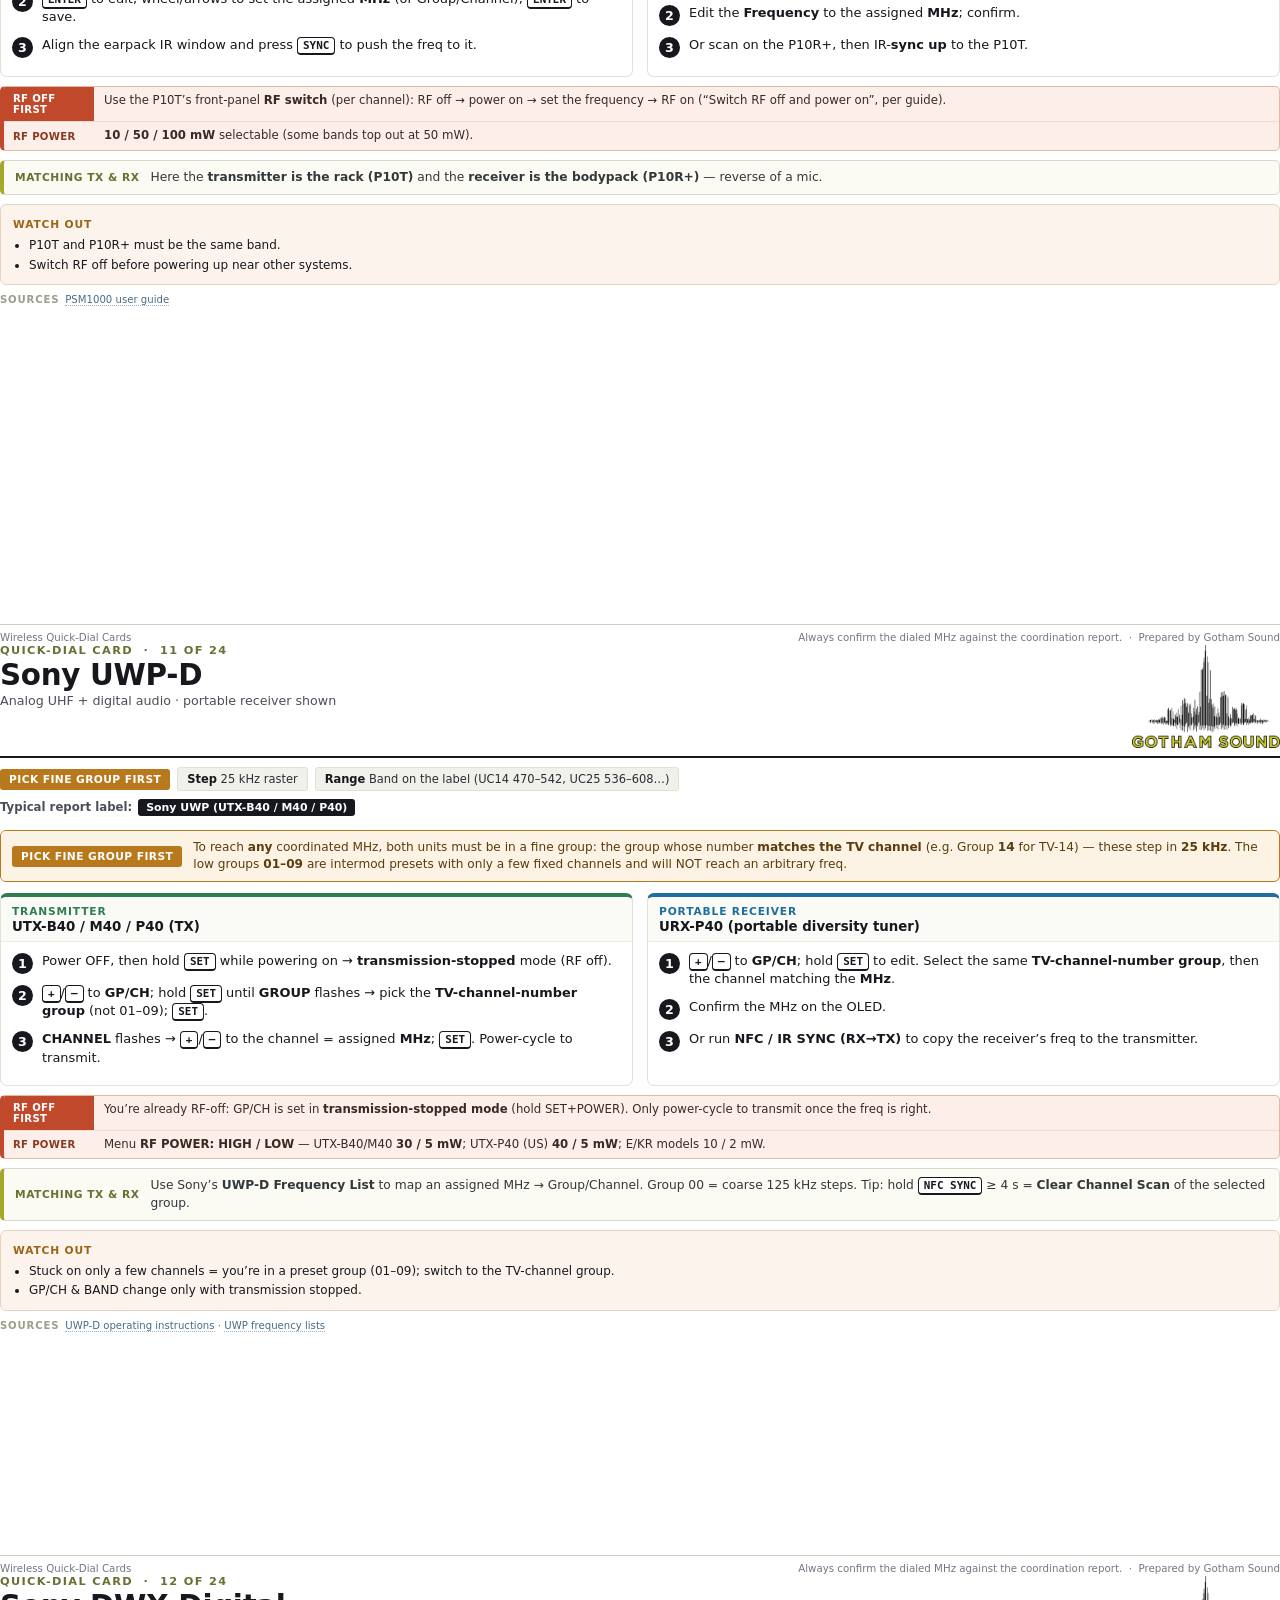
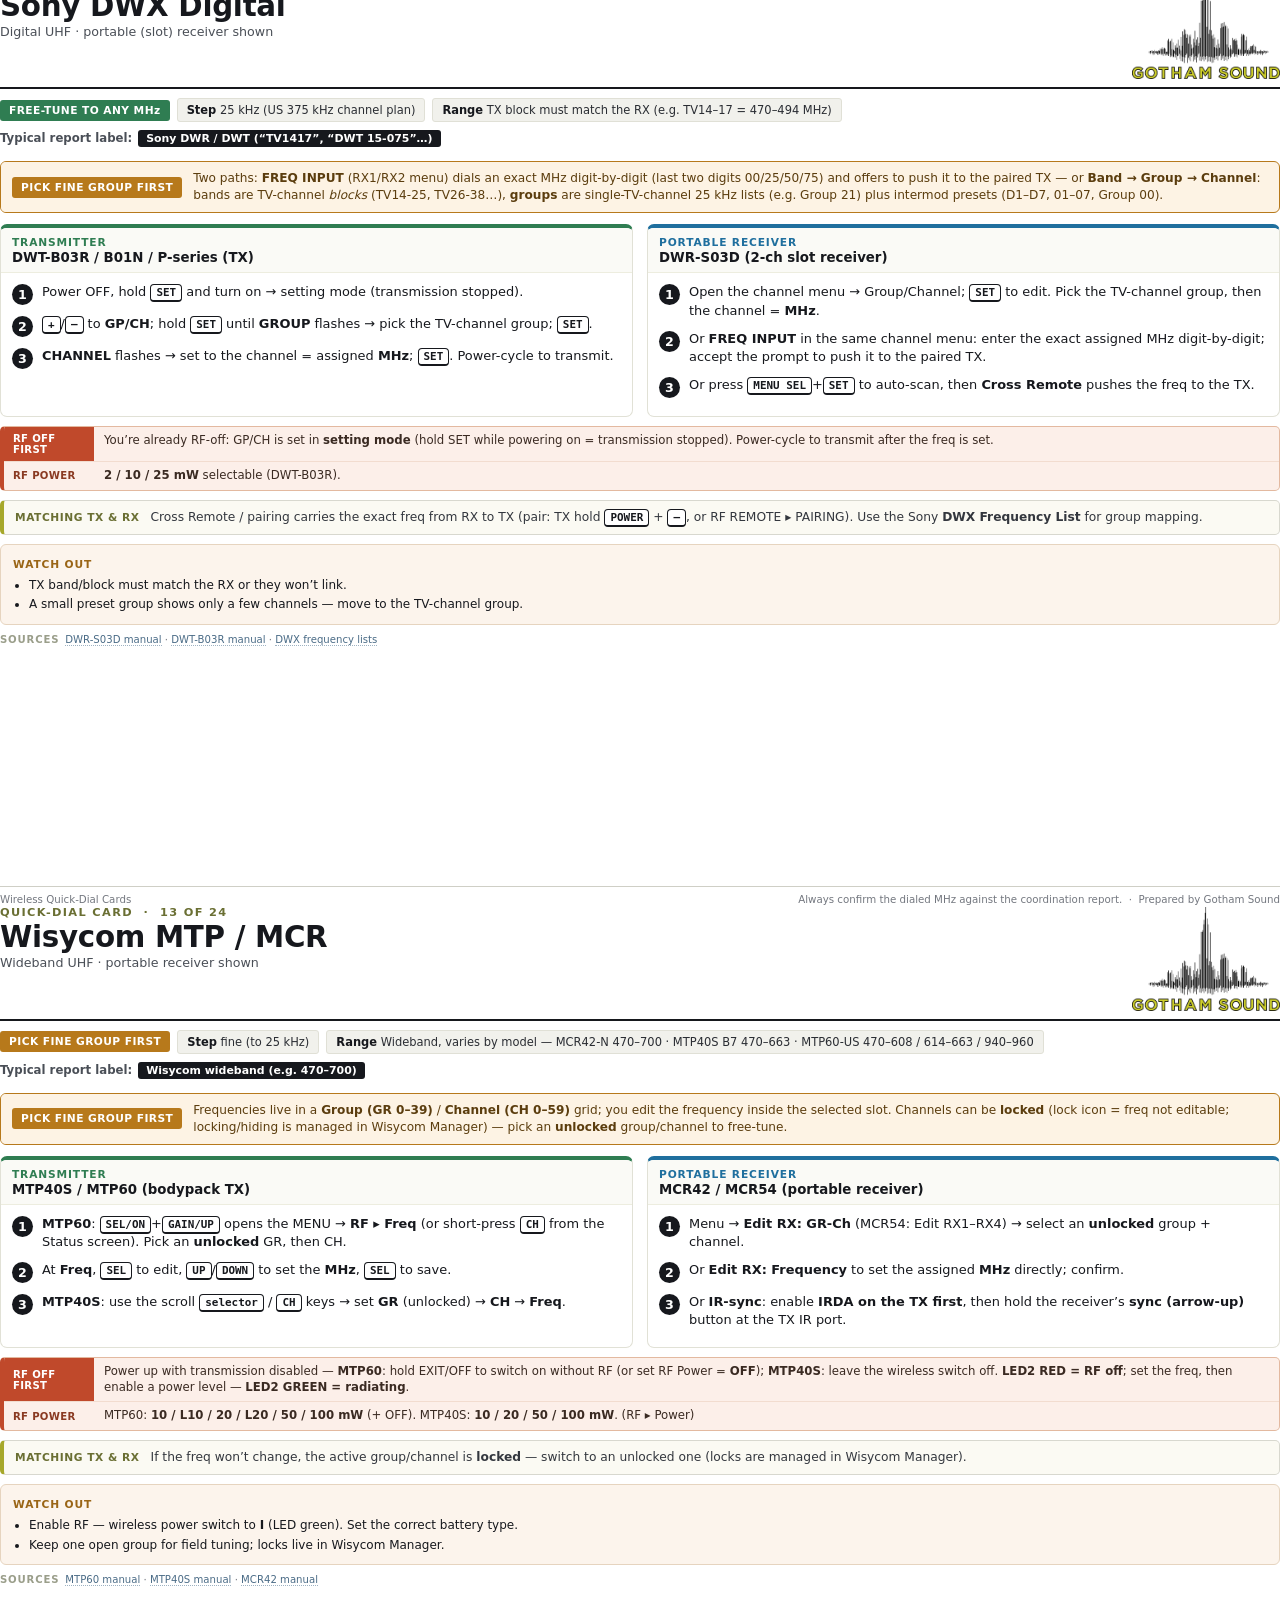
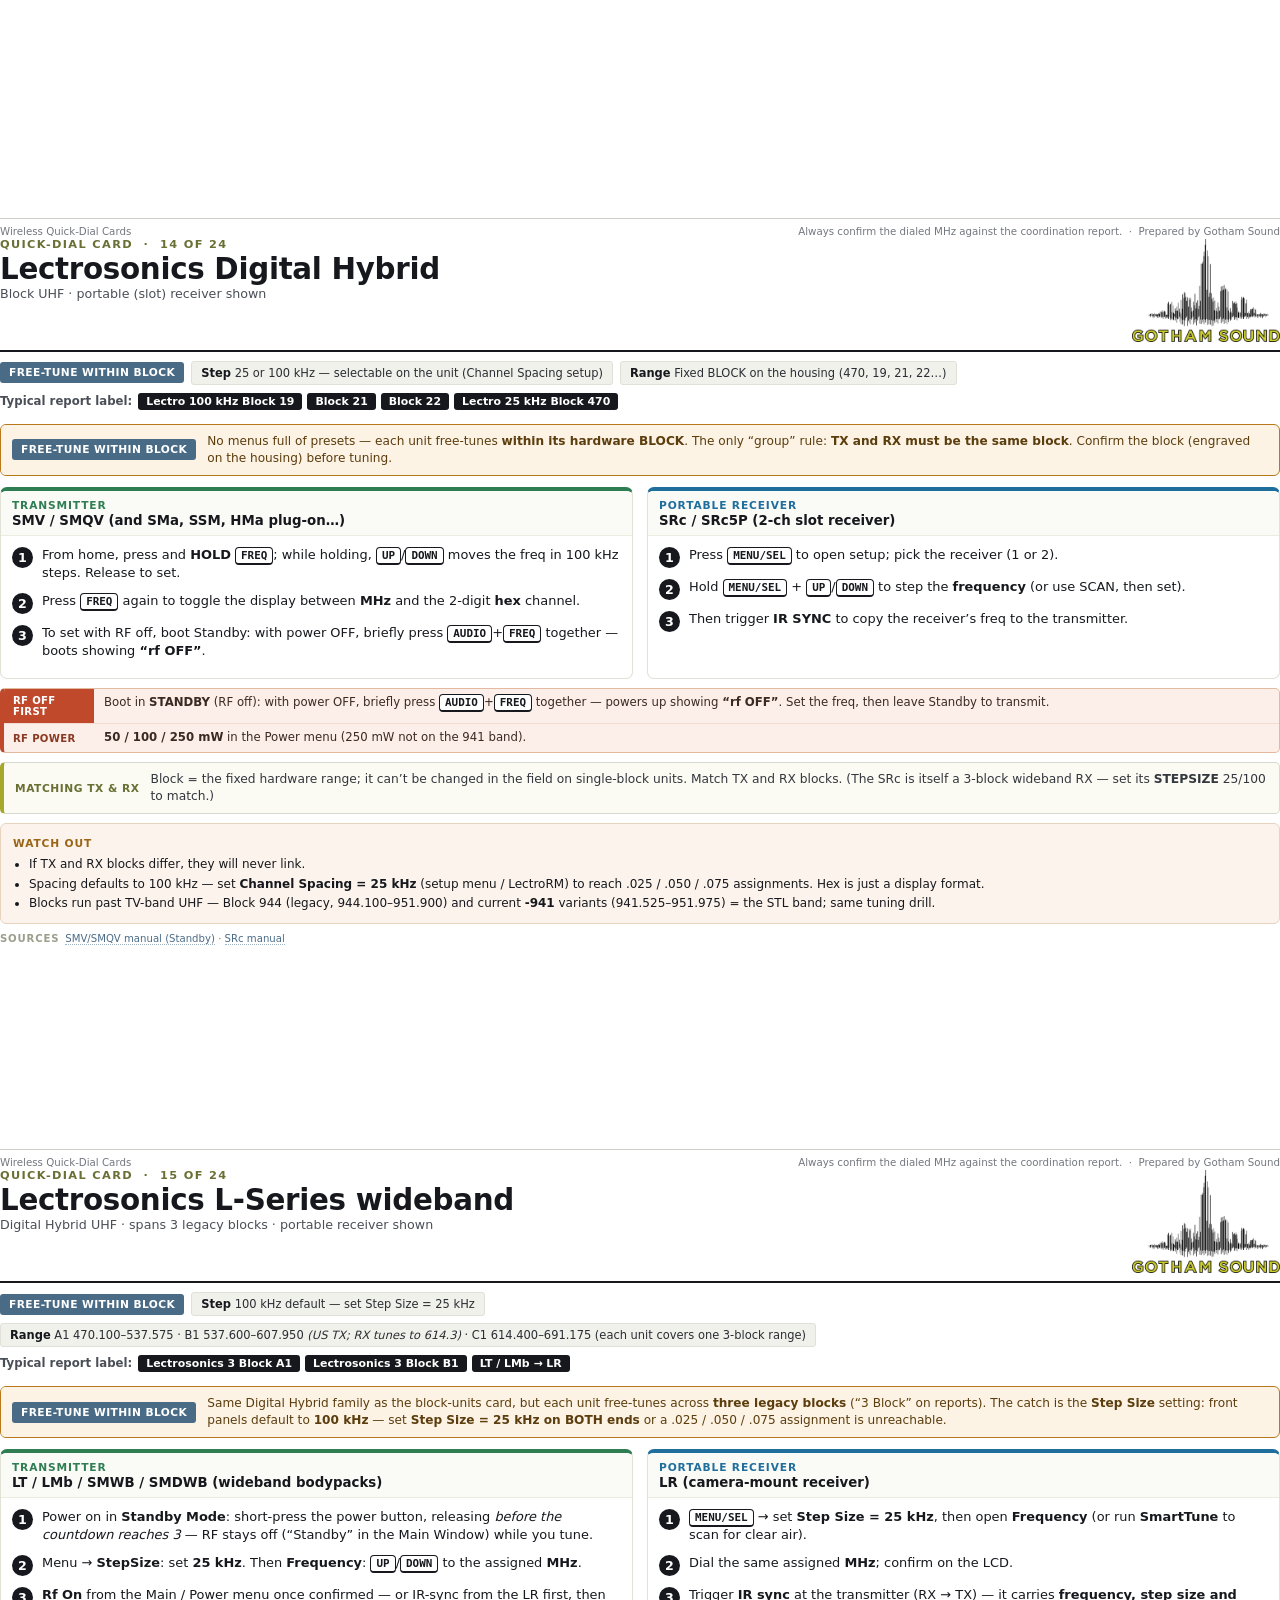
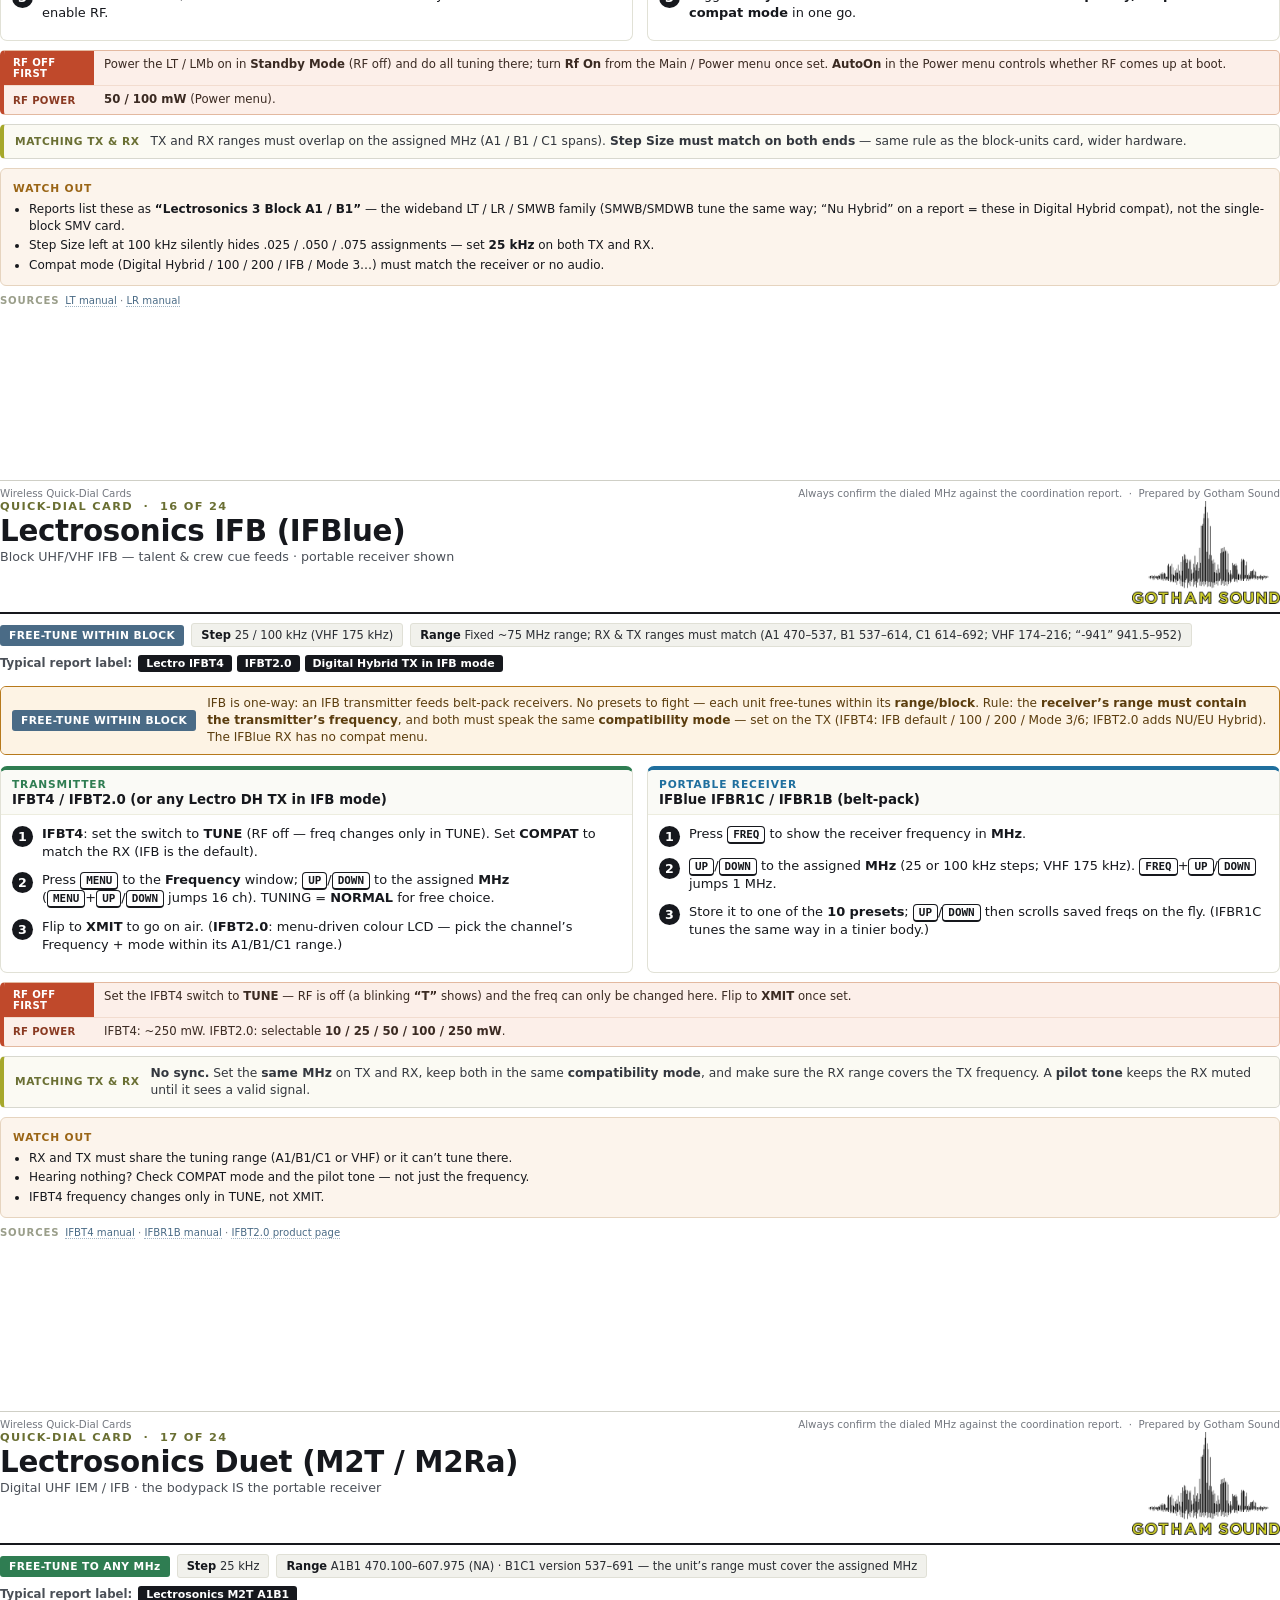
==== commit a2646189: "Fan Fest report rev 2: extend 4 cards (DCHT, EW-D, TRXCL5, G2) - D Squared: DCHT camera-hop TX (wide" ====
--- a/print.html
+++ b/print.html
@@ -172,7 +172,7 @@
     <span class="pill"><b>Range</b> Tune only inside the unit’s band letter (A 516–558, G 566–608, Aw+ 470–558…)</span>
   </div>
 
-  <div class="labelrow"><span class="ll">Typical report label:</span><span class="chip">Sennheiser Evol G3 A</span><span class="chip">Sennheiser Evol G3 G</span><span class="chip">Sennheiser Evol G4 Aw+</span></div>
+  <div class="labelrow"><span class="ll">Typical report label:</span><span class="chip">Sennheiser EW G2/G3/G4</span><span class="chip">Sennheiser Evol G3 A</span><span class="chip">Sennheiser Evol G3 G</span><span class="chip">Sennheiser Evol G4 Aw+</span></div>
   
 
   <div class="procs">
@@ -197,7 +197,7 @@
 
   <div class="watch">
     <span class="w-t">WATCH OUT</span>
-    <ul><li>RX and TX must be the same band letter, or they can’t meet on frequency.</li><li>G3 and G4 tune identically.</li></ul>
+    <ul><li>RX and TX must be the same band letter, or they can’t meet on frequency.</li><li>G3 and G4 tune identically. Reports often lump <b>G2</b> in too — same family drill, but verify menu names on older G2 units at the table.</li></ul>
   </div>
 
   <div class="sources"><span class="s-t">SOURCES</span><a href="https://docs.cloud.sennheiser.com/en-us/ew-g4/ew-g4_bedienungsanleitung_12_2025_en.pdf">ew G4 system manual</a> · <a href="https://web.archive.org/web/2025/https://assets.sennheiser.com/global-downloads/file/10828/SK_500_G3_Manual_12_2016_EN.pdf">SK 500 G3 manual</a> · <a href="https://web.archive.org/web/2021/https://assets.sennheiser.com/global-downloads/file/6358/EK_100_G3_Manual_12_2016_EN.pdf">EK 100 G3 manual</a></div>
@@ -224,7 +224,7 @@
     <span class="pill"><b>Range</b> US: Q1-9 470.2–550 · R1-9 520–607.8 · V5-7 941.7–959.65 (licensed STL)</span>
   </div>
 
-  <div class="labelrow"><span class="ll">Typical report label:</span><span class="chip">Sennheiser EW-DX Q1-9</span><span class="chip">Sennheiser EW-DX R1-9</span></div>
+  <div class="labelrow"><span class="ll">Typical report label:</span><span class="chip">Sennheiser EW-DX Q1-9</span><span class="chip">Sennheiser EW-DX R1-9</span><span class="chip">Sennheiser EW-D Q1-6</span></div>
   
 
   <div class="procs">
@@ -249,10 +249,10 @@
 
   <div class="watch">
     <span class="w-t">WATCH OUT</span>
-    <ul><li>Enabling <b>AES-256</b> (System → Link Encryption) requires re-syncing every TX.</li><li><b>Link Density</b> mode needs a receiver restart; presets shift to a 300 kHz grid.</li><li>TX and RX must share the frequency-range variant (Q1-9 vs R1-9…).</li></ul>
-  </div>
-
-  <div class="sources"><span class="s-t">SOURCES</span><a href="https://www.sennheiser.com/globalassets/digizuite/40783-en-instruction-manual-and-frequently-asked-questions---evolution-wireless-digital-ew-d--ew-dx--ew-dp-pdf.pdf">EW-D/DX/DP combined manual</a> · <a href="https://docs.cloud.sennheiser.com/en-us/ew-d/ew-d/manual.html">EW-DX online manual</a> · <a href="https://docs.cloud.sennheiser.com/en-us/ew-d/ew-d/productinfo-freq-ranges.html">Frequency ranges</a></div>
+    <ul><li>Enabling <b>AES-256</b> (System → Link Encryption) requires re-syncing every TX.</li><li><b>Link Density</b> mode needs a receiver restart; presets shift to a 300 kHz grid.</li><li>TX and RX must share the frequency-range variant (Q1-9 vs R1-9…).</li><li><b>EW-D</b> (non-DX) TXs have <b>no display at all</b> — set the freq on the EW-D EM (or Smart Assist app) and push with the <kbd>SYNC</kbd> buttons (BLE). Fixed 10 mW. Q1-6 = 470.2–526; “S1-7” = 606.2–662 (mostly not US-legal).</li></ul>
+  </div>
+
+  <div class="sources"><span class="s-t">SOURCES</span><a href="https://www.sennheiser.com/globalassets/digizuite/40783-en-instruction-manual-and-frequently-asked-questions---evolution-wireless-digital-ew-d--ew-dx--ew-dp-pdf.pdf">EW-D/DX/DP combined manual</a> · <a href="https://docs.cloud.sennheiser.com/en-us/ew-d/ew-d/manual.html">EW-DX online manual</a> · <a href="https://docs.cloud.sennheiser.com/en-us/ew-d/ew-d/productinfo-freq-ranges.html">Frequency ranges</a> · <a href="https://assets.sennheiser.com/download/assets/ew-d_instruction_manual_06_2026_en.pdf/092d50fcf2f111f0b4c42e4518a8e27d?attachment=true">EW-D manual</a></div>
 
   <footer class="foot">
     <span>Wireless Quick-Dial Cards</span>
@@ -1071,10 +1071,10 @@
 
   <div class="watch">
     <span class="w-t">WATCH OUT</span>
-    <ul><li>Encryption <b>key-type</b> mismatch = RF meters but no audio.</li><li>Never set DSQD/DSR4 channels 1+3 or 2+4 to the same frequency.</li><li><b>HDM = 2 mW only</b> — range-check the walk before committing.</li><li>Exit the DSQD setup screen before powering down or settings aren’t saved.</li></ul>
-  </div>
-
-  <div class="sources"><span class="s-t">SOURCES</span><a href="https://lectrosonics.com/wp-content/uploads/filr/1940/DBSM_man_ALL.pdf">DBSM/DBSMD manual</a> · <a href="https://lectrosonics.com/wp-content/uploads/filr/3315/DSQDman.pdf">DSQD manual</a> · <a href="https://www.lectrosonics.com/wp-content/uploads/filr/3278/DSR4man.pdf">DSR4 manual</a></div>
+    <ul><li>Encryption <b>key-type</b> mismatch = RF meters but no audio.</li><li>Never set DSQD/DSR4 channels 1+3 or 2+4 to the same frequency.</li><li><b>HDM = 2 mW only</b> — range-check the walk before committing.</li><li>Exit the DSQD setup screen before powering down or settings aren’t saved.</li><li><b>DCHT</b> camera-hop TX is family: wideband 470.1–607.950, 25 kHz, <b>Xmit ▸ Freq</b>; pairs with DCHR (native <b>DCHX</b> mode) or DSQD (fw ≥ 1.04); 10 / 25 / 50 mW.</li></ul>
+  </div>
+
+  <div class="sources"><span class="s-t">SOURCES</span><a href="https://lectrosonics.com/wp-content/uploads/filr/1940/DBSM_man_ALL.pdf">DBSM/DBSMD manual</a> · <a href="https://lectrosonics.com/wp-content/uploads/filr/3315/DSQDman.pdf">DSQD manual</a> · <a href="https://www.lectrosonics.com/wp-content/uploads/filr/3278/DSR4man.pdf">DSR4 manual</a> · <a href="https://lectrosonics.com/wp-content/uploads/filr/3297/DCHT_man_ALL.pdf">DCHT manual</a></div>
 
   <footer class="foot">
     <span>Wireless Quick-Dial Cards</span>
@@ -1202,7 +1202,7 @@
     <span class="pill"><b>Range</b> ZMT4.5 <b>512–608</b> (Blocks 20–23) · ZMT4.6 578–698 · VTX1 VHF 192–217 (FM 215–216.975 = Comtek-compatible)</span>
   </div>
 
-  <div class="labelrow"><span class="ll">Typical report label:</span><span class="chip">Zaxcom ZMT4.5 (ZHD48)</span><span class="chip">Zaxcom VTX VHF</span></div>
+  <div class="labelrow"><span class="ll">Typical report label:</span><span class="chip">Zaxcom ZMT4.5 (ZHD48)</span><span class="chip">Zaxcom VTX VHF</span><span class="chip">Zaxcom TRXCL5</span></div>
   
 
   <div class="procs">
@@ -1227,10 +1227,10 @@
 
   <div class="watch">
     <span class="w-t">WATCH OUT</span>
-    <ul><li>Modulation mode (ZHD48 / ZHD96 / XR) must match TX↔RX — changing it forces a reboot.</li><li>ZHD48 occupies ~50 kHz and can sit 100 kHz apart — expect tighter packing than analog on the report.</li><li>ZaxNet (2.403–2.475 GHz) is a real on-site emitter — coordinate it too.</li></ul>
-  </div>
-
-  <div class="sources"><span class="s-t">SOURCES</span><a href="https://zaxcom.com/wp-content/uploads/2022/01/Zaxcom_ZMT4_Manual_April_2021.pdf">ZMT4/4.5 manual</a> · <a href="https://zaxcom.com/wp-content/uploads/2019/05/Zaxcom_URX100_Manual_August_2019.pdf">URX100 manual</a> · <a href="https://zaxcom.com/wp-content/uploads/2025/08/Zaxcom_VTX1_July_2025.pdf">VTX1 manual</a></div>
+    <ul><li>Modulation mode (ZHD48 / ZHD96 / XR) must match TX↔RX — changing it forces a reboot.</li><li>ZHD48 occupies ~50 kHz and can sit 100 kHz apart — expect tighter packing than analog on the report.</li><li>ZaxNet (2.403–2.475 GHz) is a real on-site emitter — coordinate it too.</li><li><b>TRXCL5</b> camera link tunes the same way (INC/DEC, 100 kHz): US 512–607.9 up to 100 mW (+ 614.1–615.9 / 653.1–662.9 at 20 mW); power 25 / 50 / 100 mW.</li></ul>
+  </div>
+
+  <div class="sources"><span class="s-t">SOURCES</span><a href="https://zaxcom.com/wp-content/uploads/2022/01/Zaxcom_ZMT4_Manual_April_2021.pdf">ZMT4/4.5 manual</a> · <a href="https://zaxcom.com/wp-content/uploads/2019/05/Zaxcom_URX100_Manual_August_2019.pdf">URX100 manual</a> · <a href="https://zaxcom.com/wp-content/uploads/2025/08/Zaxcom_VTX1_July_2025.pdf">VTX1 manual</a> · <a href="https://zaxcom.com/wp-content/uploads/2023/06/Zaxcom_TRXCL5_Manual_August-2022-1.pdf">TRXCL5 manual</a></div>
 
   <footer class="foot">
     <span>Wireless Quick-Dial Cards</span>
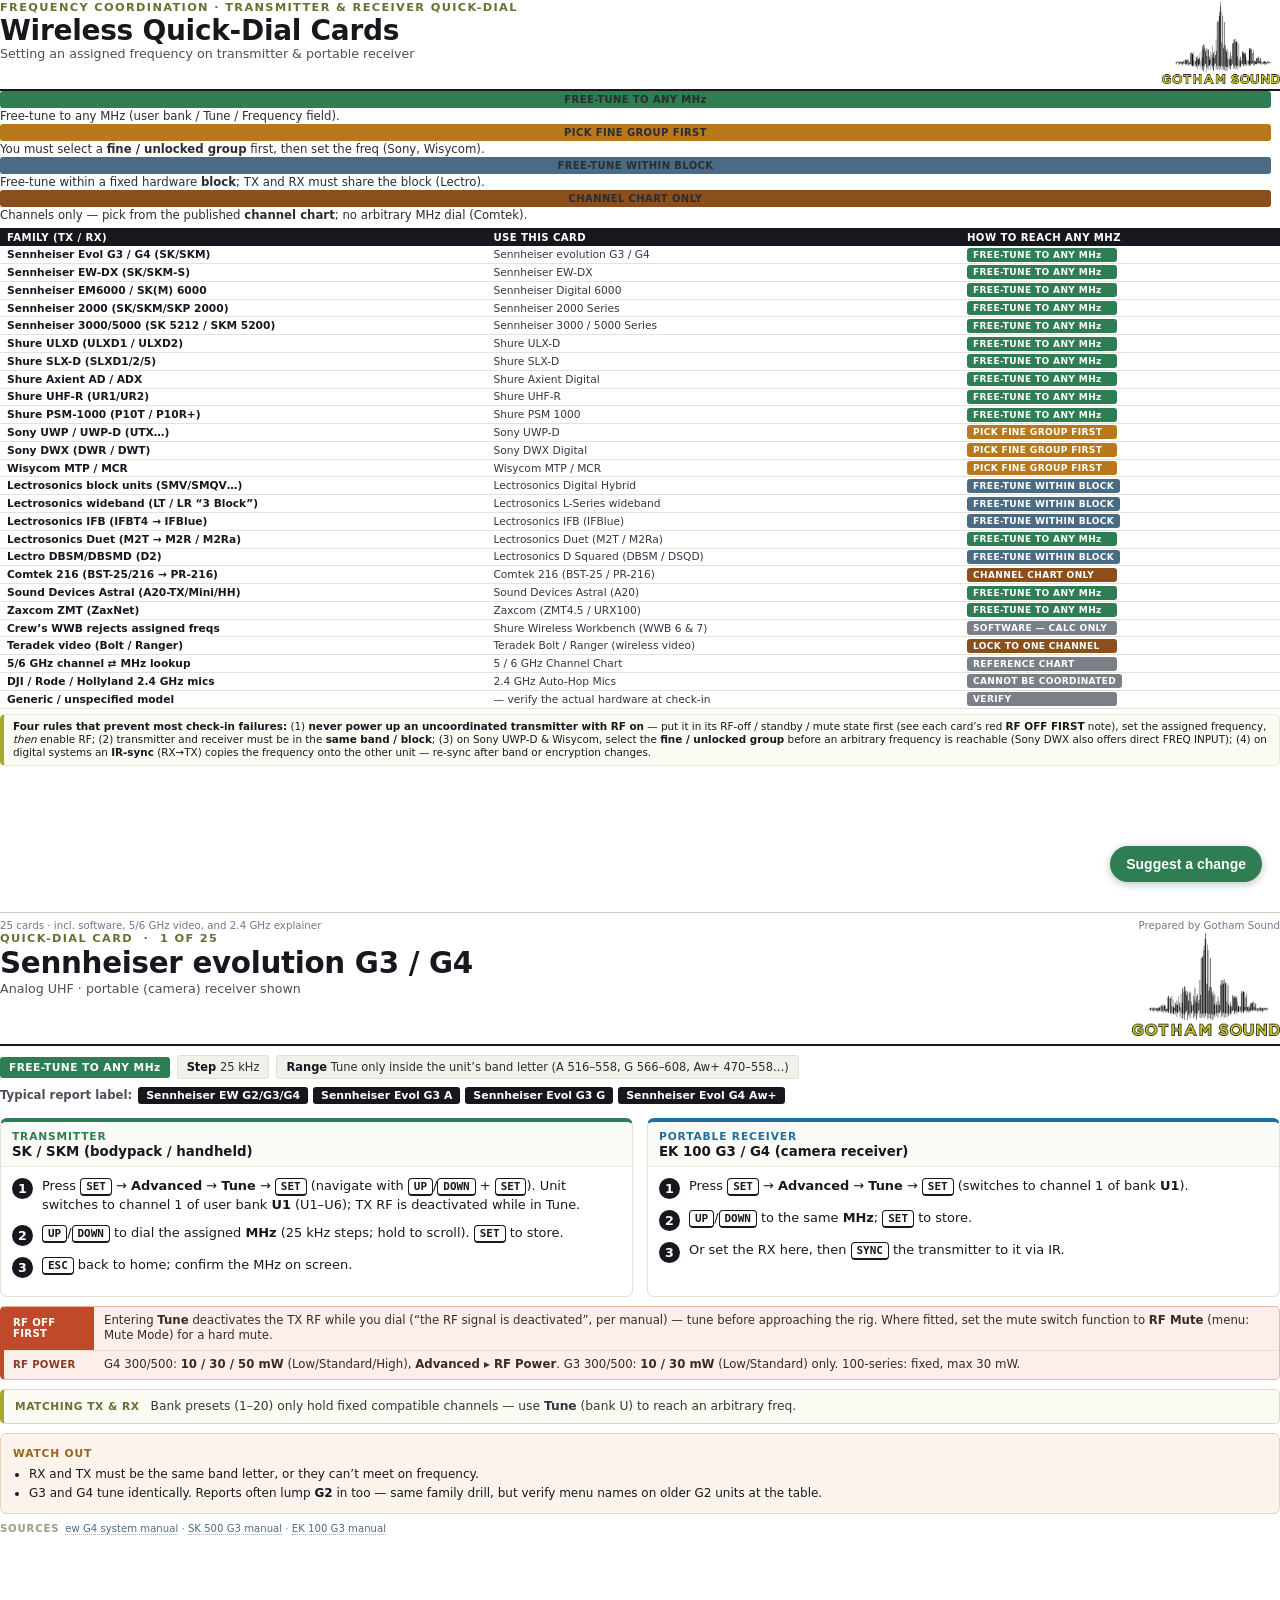
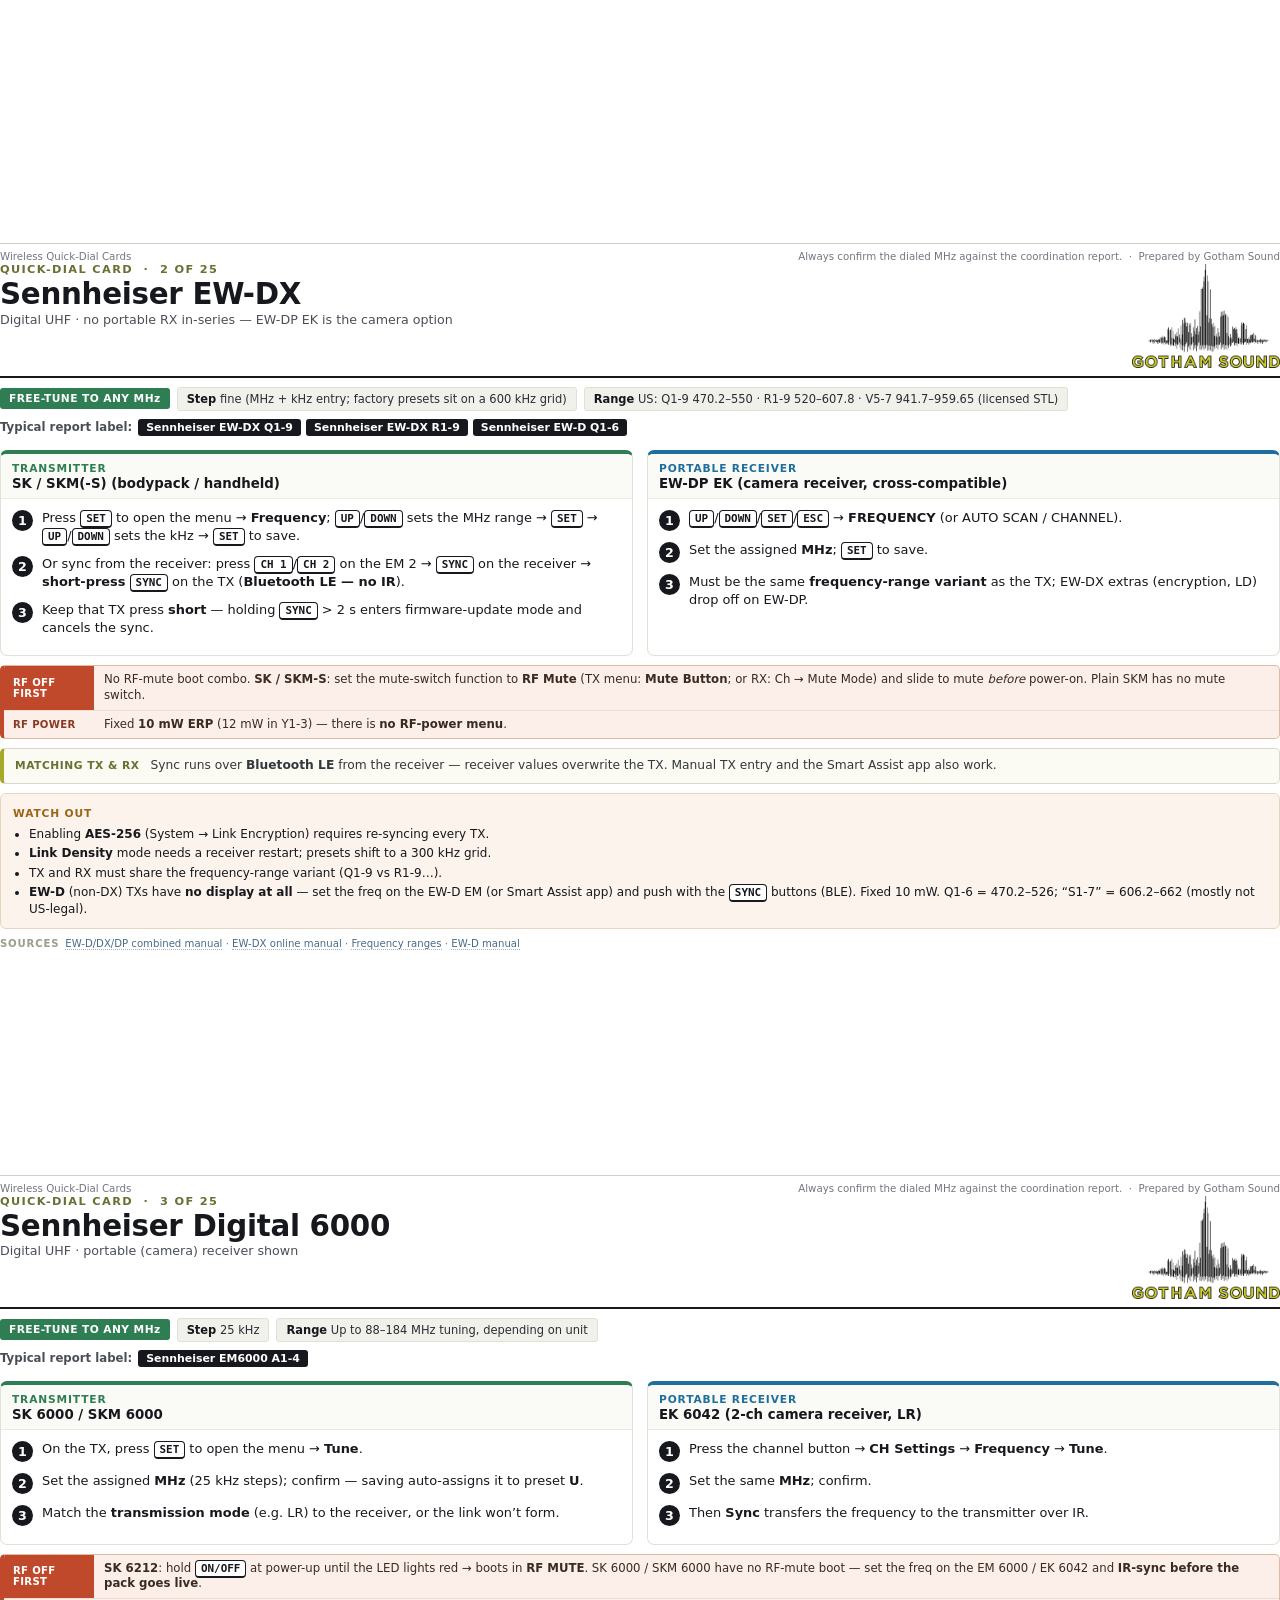
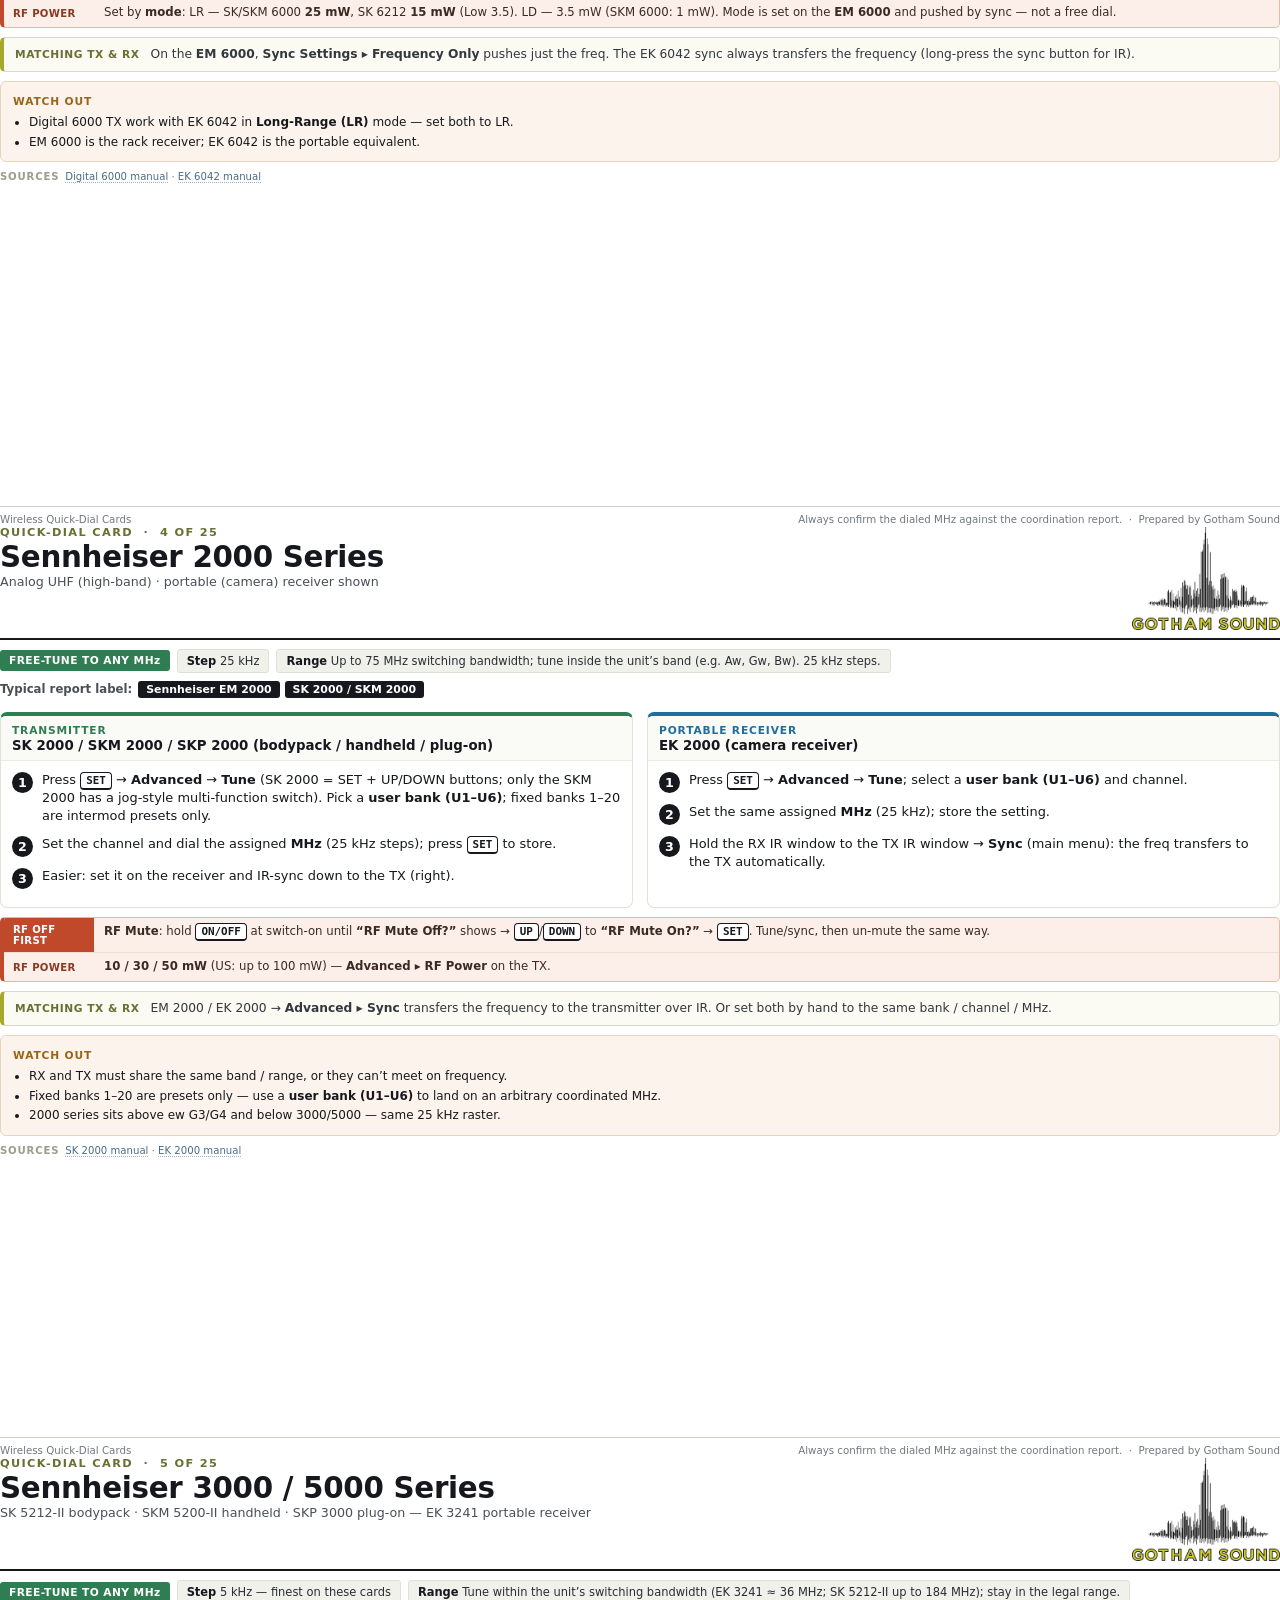
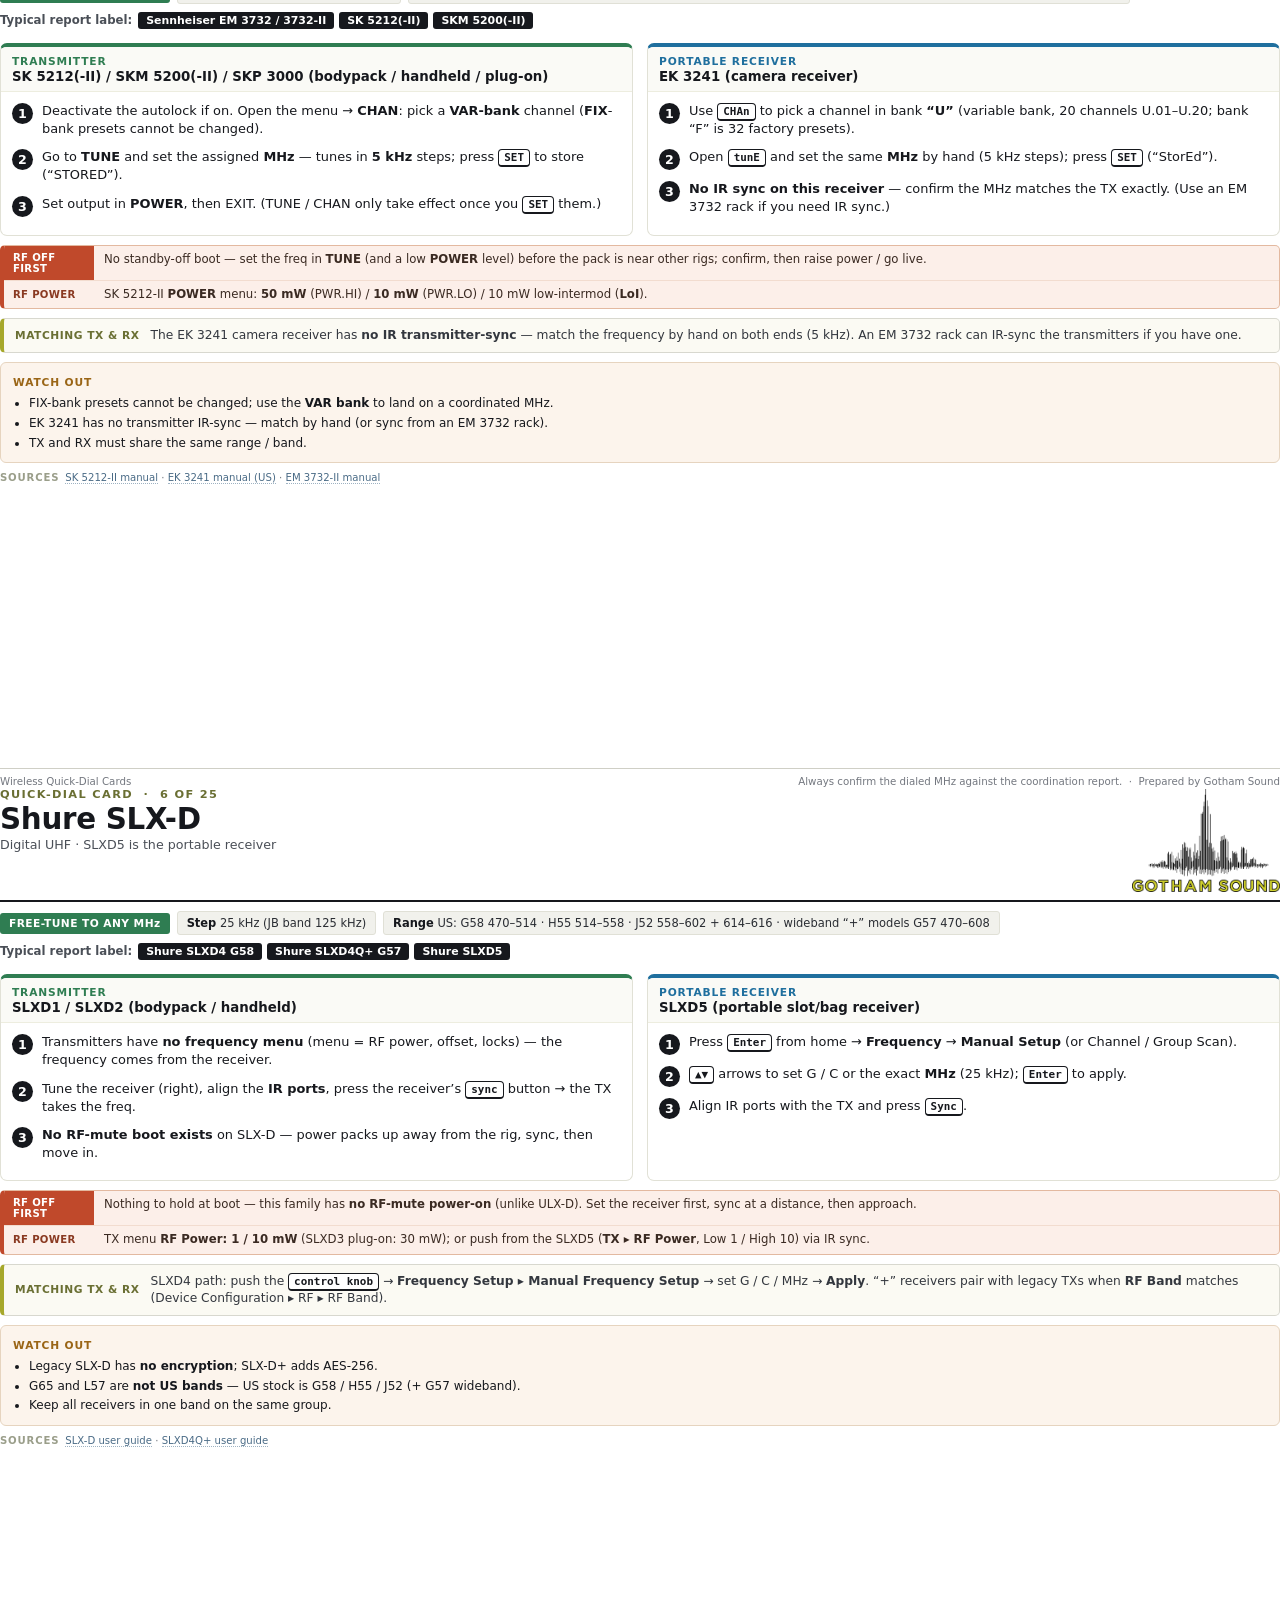
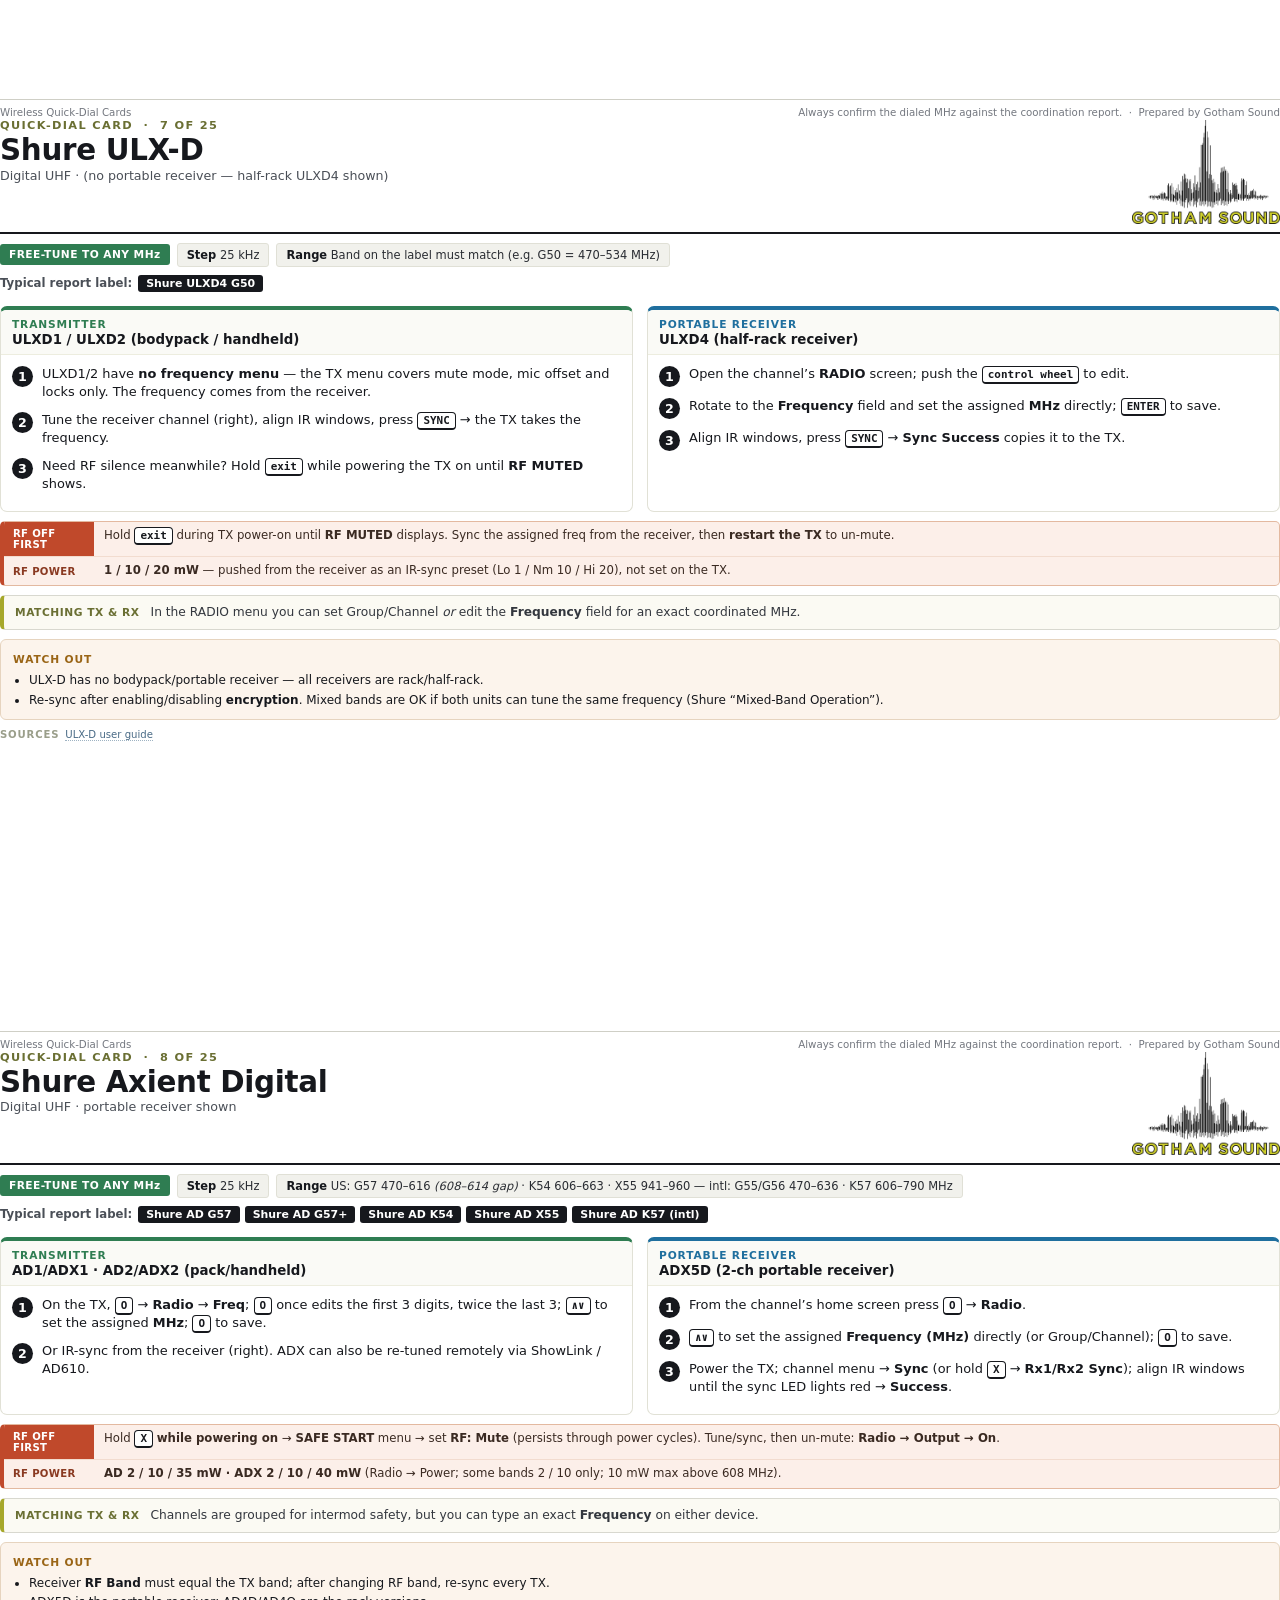
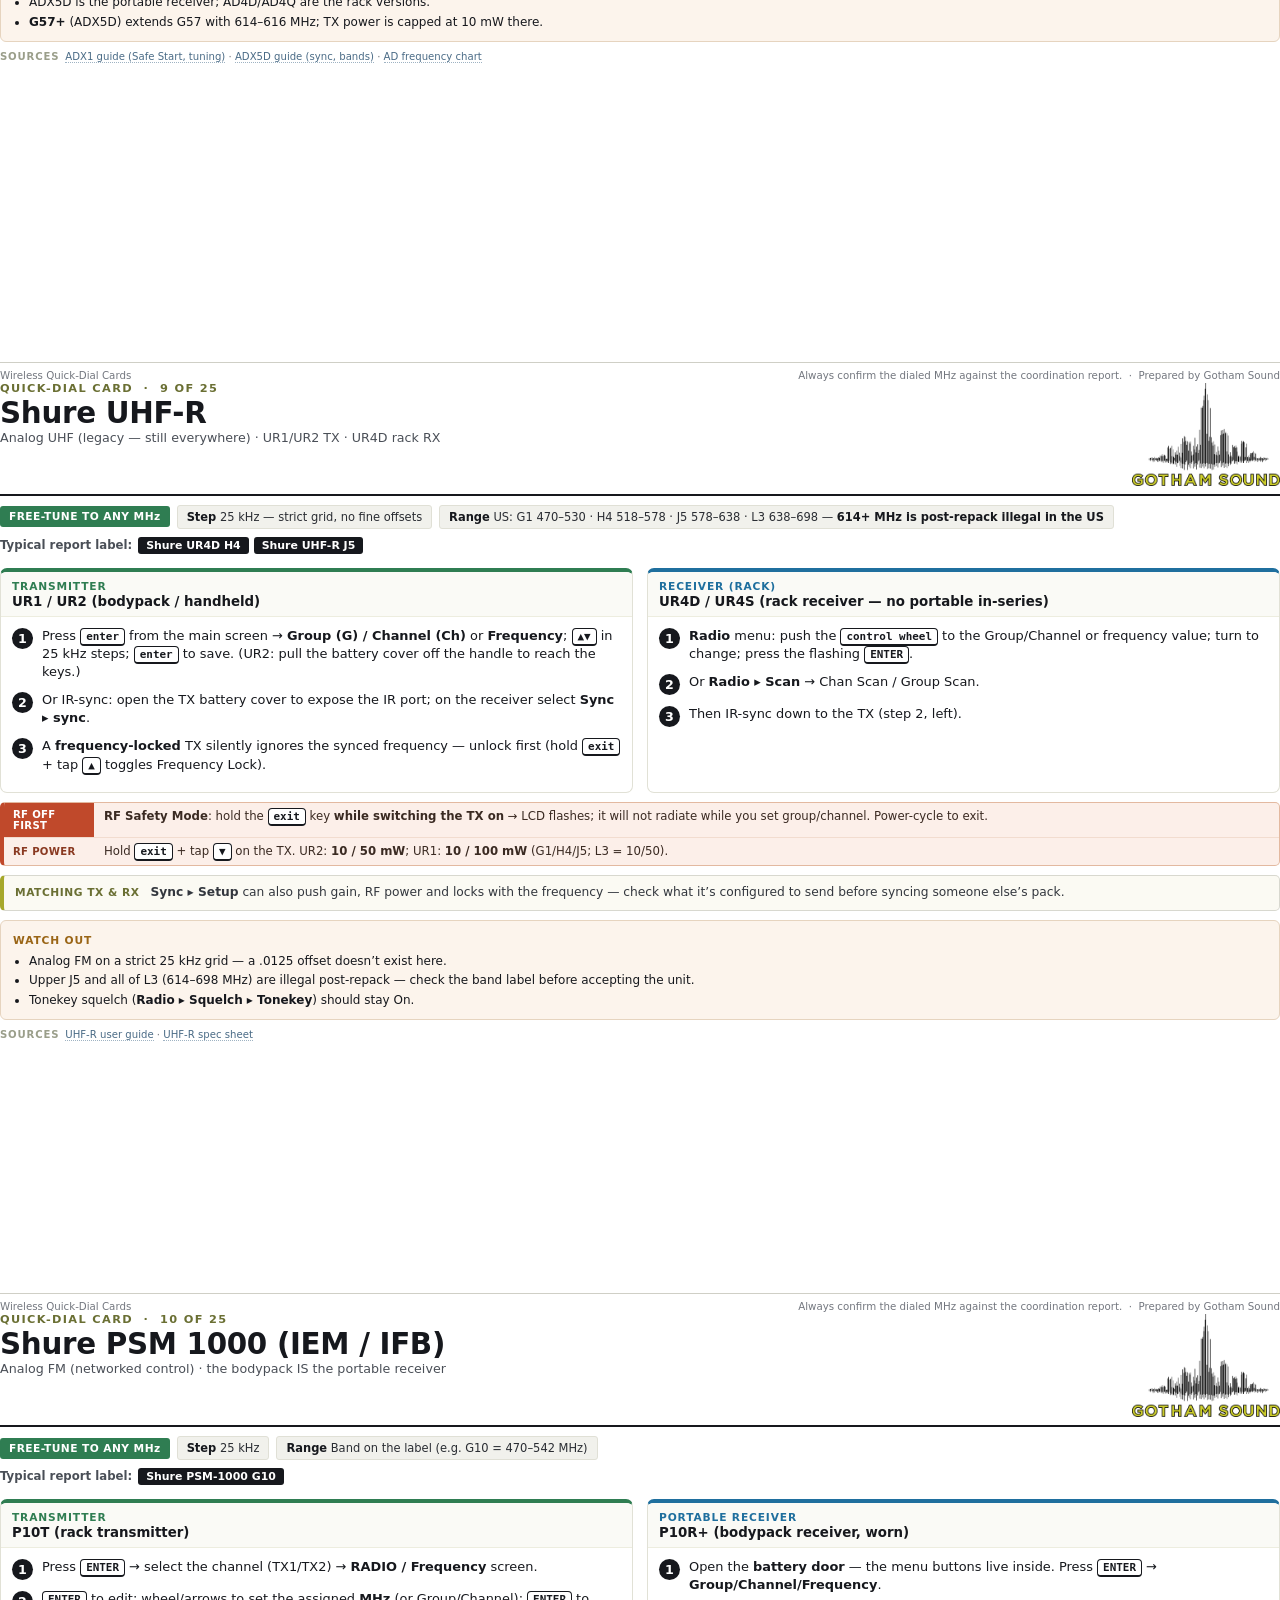
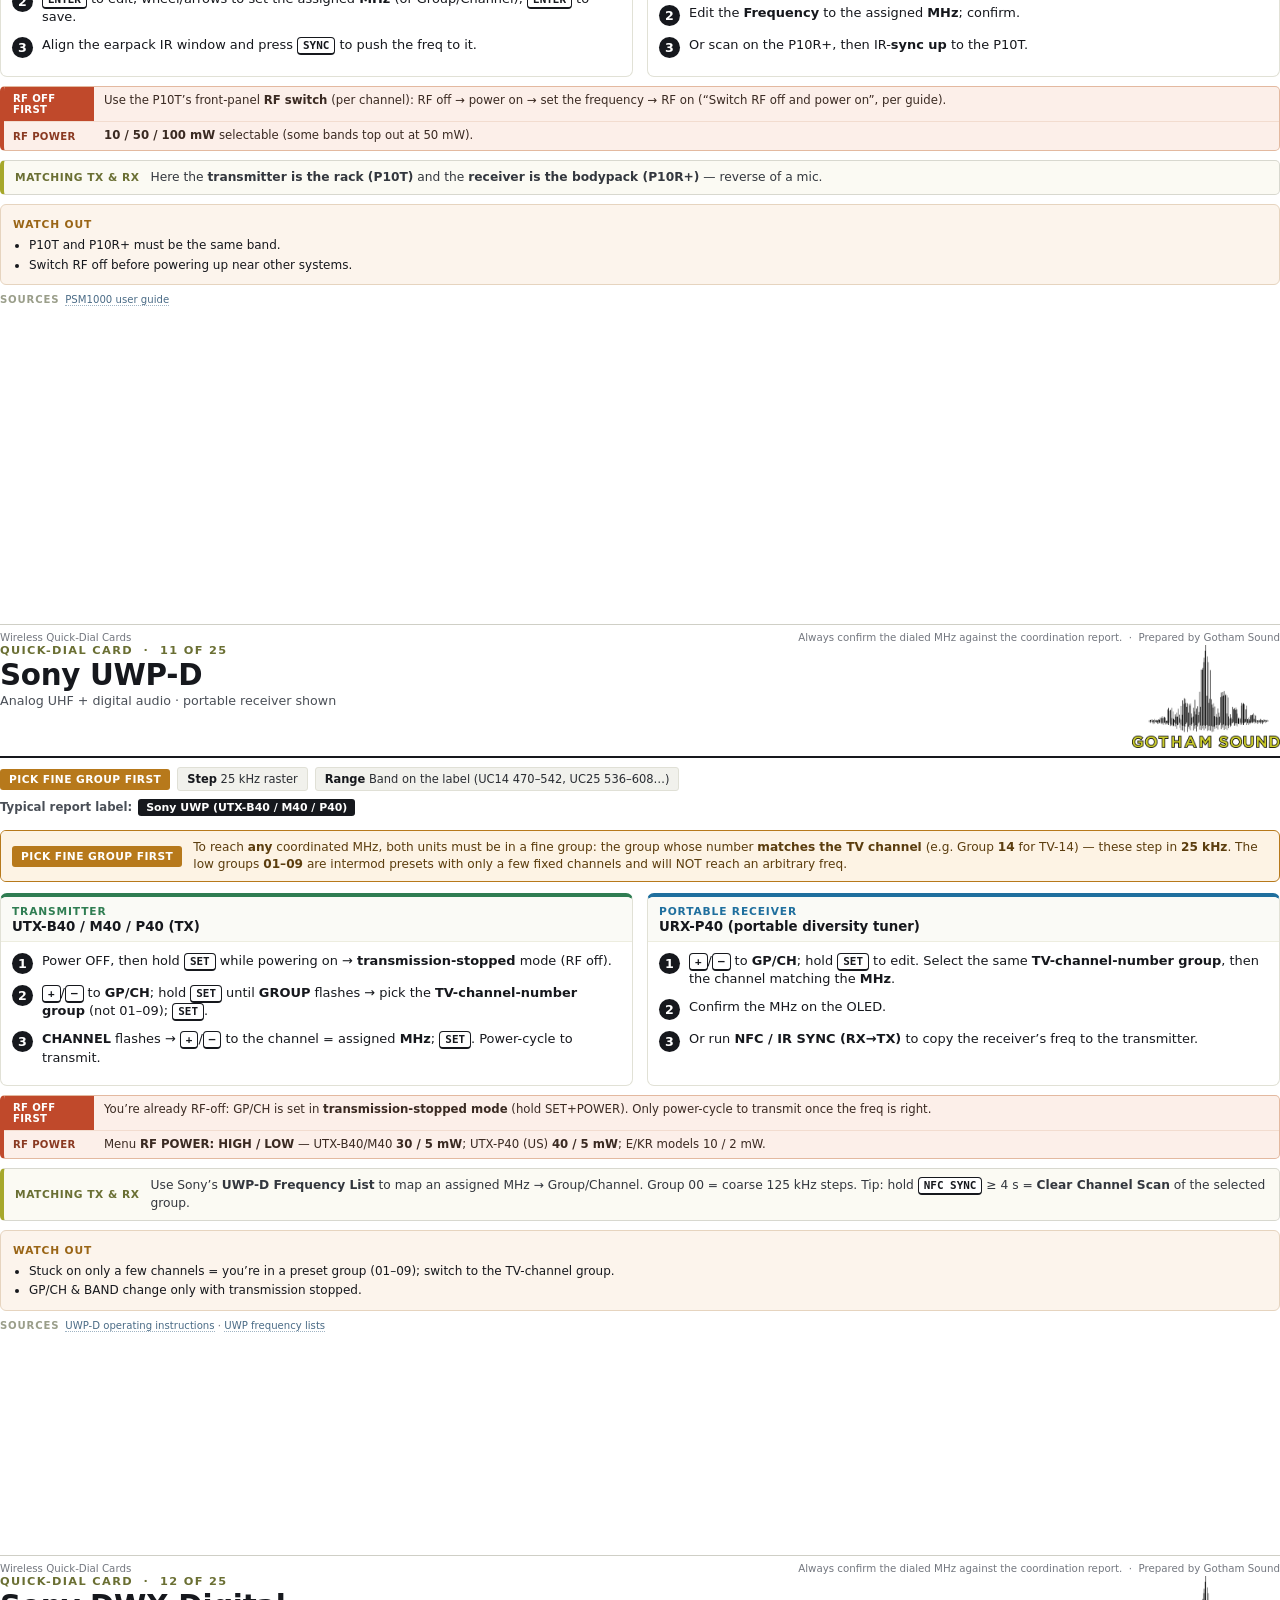
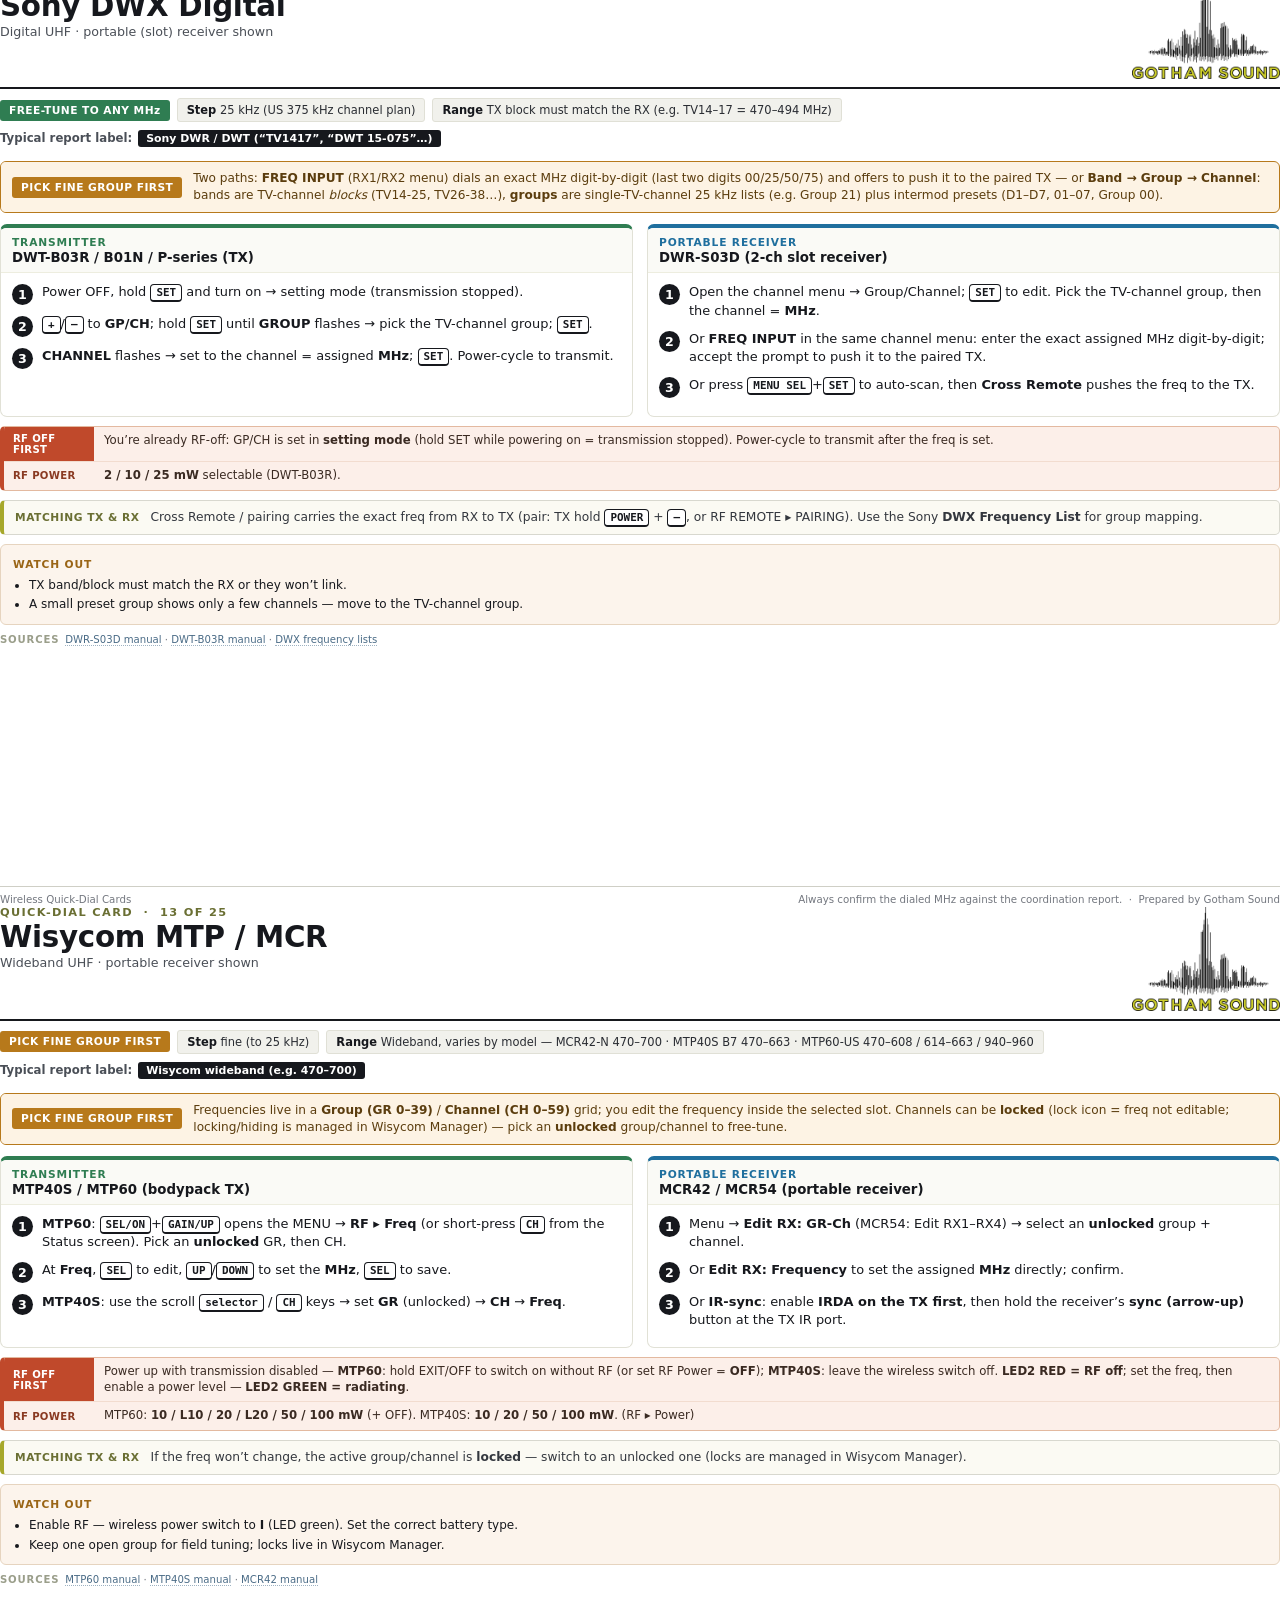
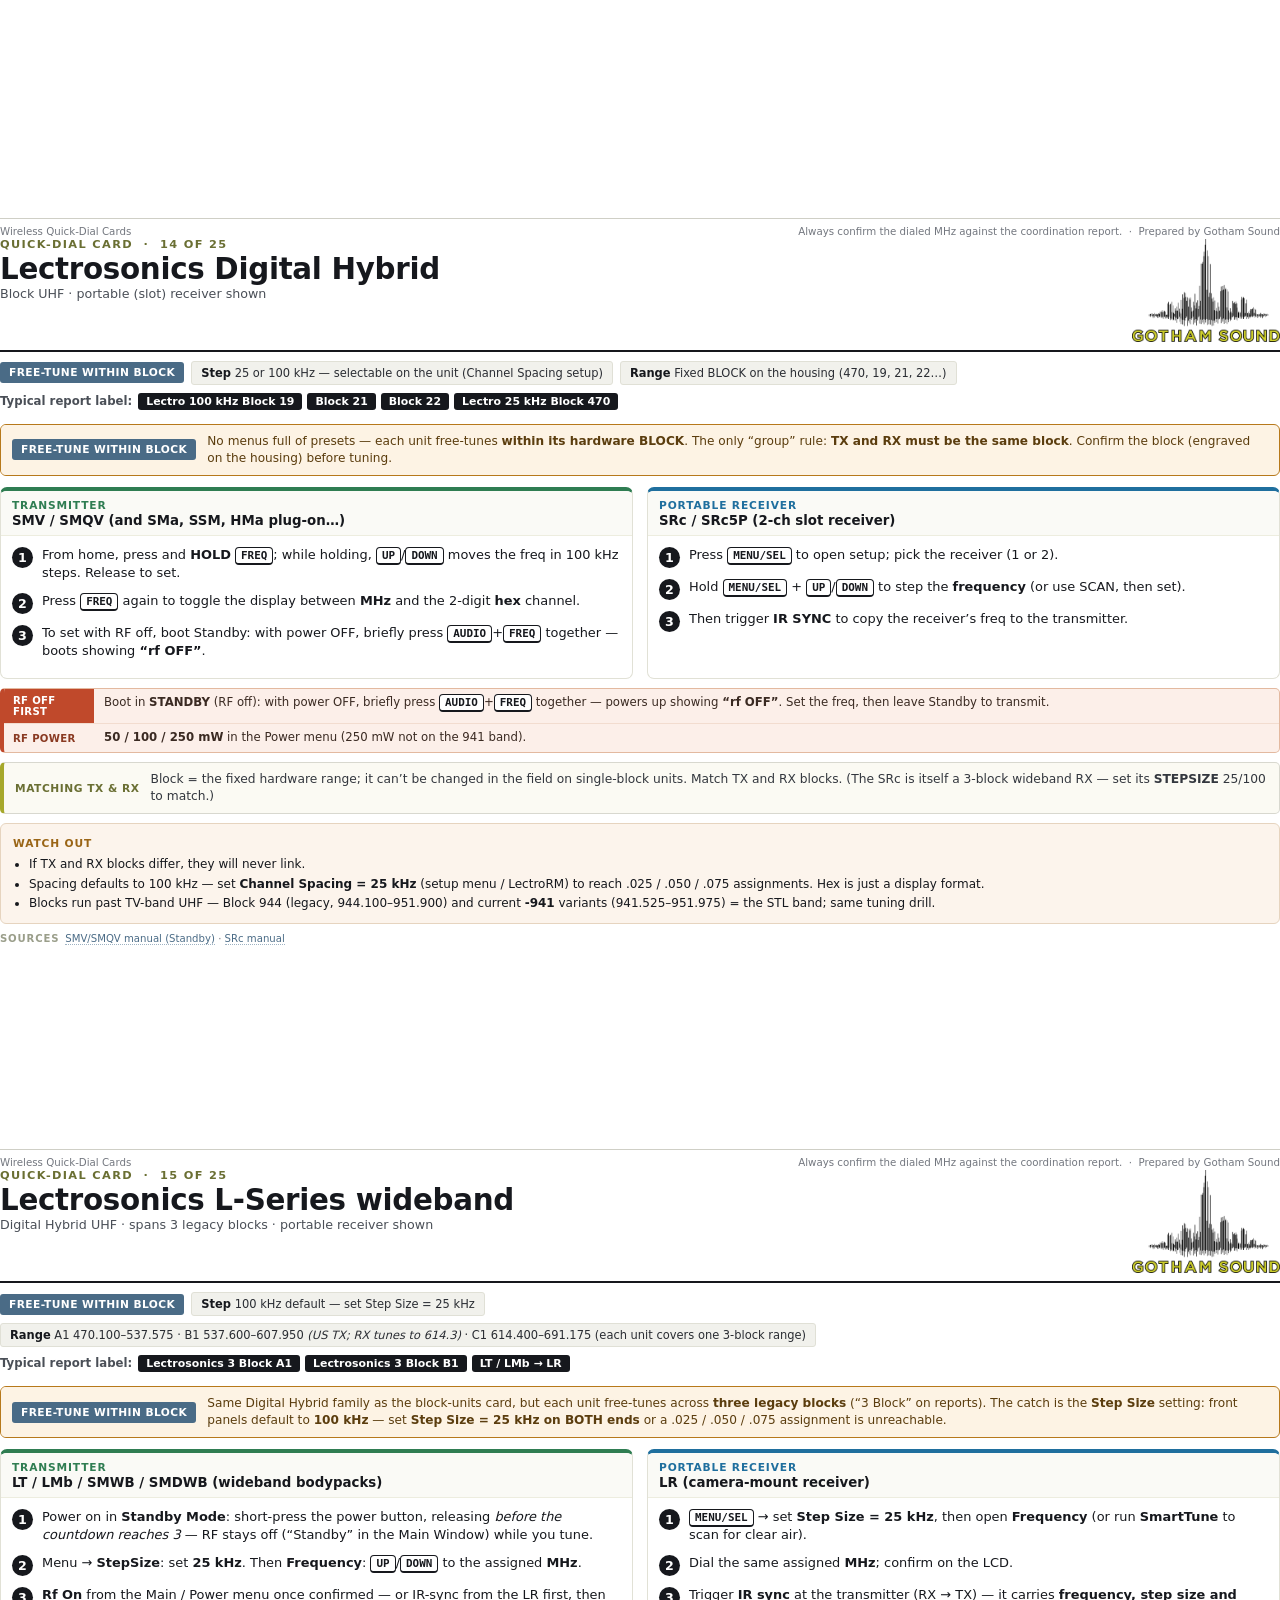
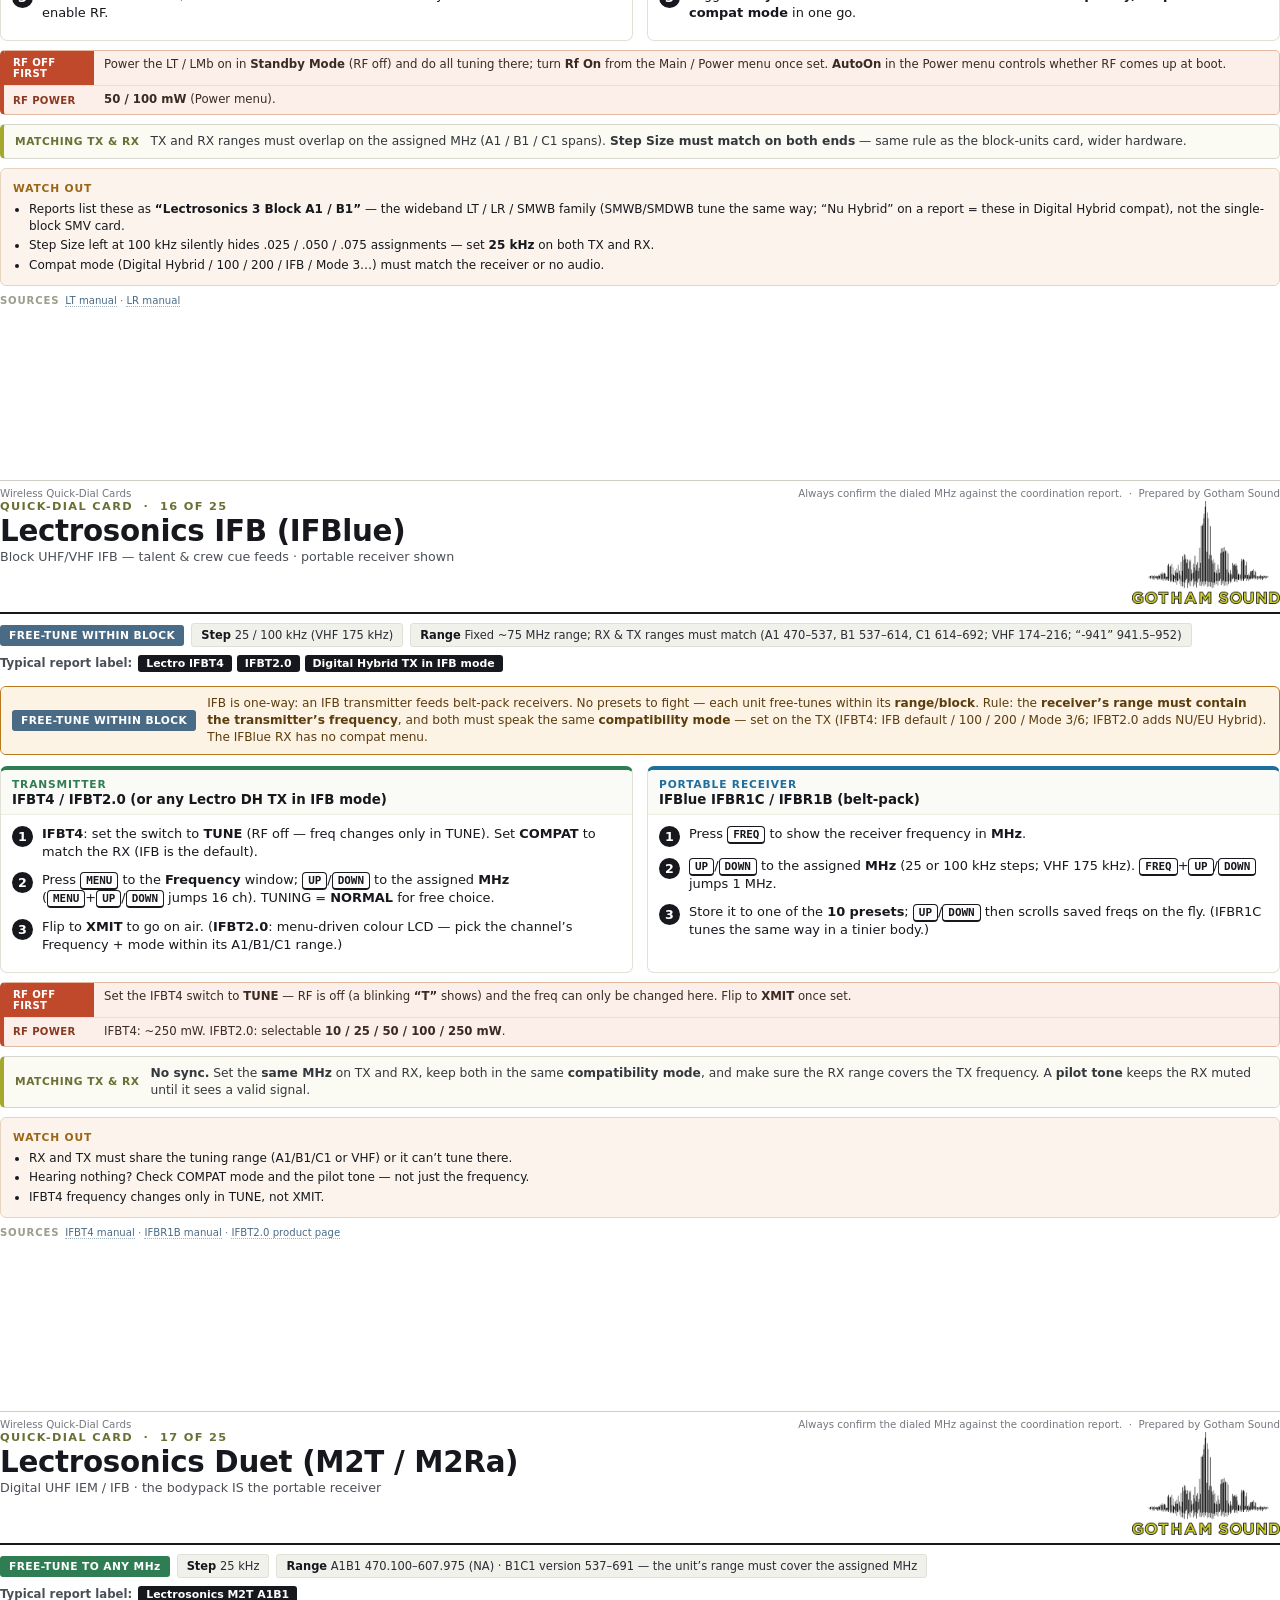
==== commit fd7d1a70: "Add card 25: 2.4 GHz auto-hop mics (DJI / Rode / Hollyland) Explainer card: these cannot be coordina" ====
--- a/print.html
+++ b/print.html
@@ -140,7 +140,8 @@
 <tr><td class="r-lbl">Zaxcom ZMT (ZaxNet)</td><td class="r-card">Zaxcom (ZMT4.5 / URX100)</td><td class="r-badge"><span class="tag t-tune">FREE-TUNE TO ANY MHz</span></td></tr>
 <tr><td class="r-lbl">Crew’s WWB rejects assigned freqs</td><td class="r-card">Shure Wireless Workbench (WWB 6 &amp; 7)</td><td class="r-badge"><span class="tag na">SOFTWARE — CALC ONLY</span></td></tr>
 <tr><td class="r-lbl">Teradek video (Bolt / Ranger)</td><td class="r-card">Teradek Bolt / Ranger (wireless video)</td><td class="r-badge"><span class="tag t-chan">LOCK TO ONE CHANNEL</span></td></tr>
-<tr><td class="r-lbl">5/6 GHz channel ⇄ MHz lookup</td><td class="r-card">5 / 6 GHz Channel Chart</td><td class="r-badge"><span class="tag na">REFERENCE CHART</span></td></tr><tr><td class="r-lbl">Generic / unspecified model</td><td class="r-card">— verify the actual hardware at check-in</td><td class="r-badge"><span class="tag na">VERIFY</span></td></tr></tbody>
+<tr><td class="r-lbl">5/6 GHz channel ⇄ MHz lookup</td><td class="r-card">5 / 6 GHz Channel Chart</td><td class="r-badge"><span class="tag na">REFERENCE CHART</span></td></tr>
+<tr><td class="r-lbl">DJI / Rode / Hollyland 2.4 GHz mics</td><td class="r-card">2.4 GHz Auto-Hop Mics</td><td class="r-badge"><span class="tag na">CANNOT BE COORDINATED</span></td></tr><tr><td class="r-lbl">Generic / unspecified model</td><td class="r-card">— verify the actual hardware at check-in</td><td class="r-badge"><span class="tag na">VERIFY</span></td></tr></tbody>
   </table>
 
   <div class="genrule">
@@ -152,14 +153,14 @@
   </div>
 
   <footer class="foot">
-    <span>24 cards · incl. software (22) and 5/6 GHz video (23–24)</span>
+    <span>25 cards · incl. software, 5/6 GHz video, and 2.4 GHz explainer</span>
     <span>Prepared by Gotham Sound</span>
   </footer>
 </section>
 <section class="sheet">
   <header class="head">
     <div class="head-l">
-      <div class="eyebrow">QUICK-DIAL CARD &nbsp;&middot;&nbsp; 1 OF 24</div>
+      <div class="eyebrow">QUICK-DIAL CARD &nbsp;&middot;&nbsp; 1 OF 25</div>
       <h1>Sennheiser evolution G3 / G4</h1>
       <div class="sub">Analog UHF · portable (camera) receiver shown</div>
     </div>
@@ -211,7 +212,7 @@
 <section class="sheet">
   <header class="head">
     <div class="head-l">
-      <div class="eyebrow">QUICK-DIAL CARD &nbsp;&middot;&nbsp; 2 OF 24</div>
+      <div class="eyebrow">QUICK-DIAL CARD &nbsp;&middot;&nbsp; 2 OF 25</div>
       <h1>Sennheiser EW-DX</h1>
       <div class="sub">Digital UHF · no portable RX in-series — EW-DP EK is the camera option</div>
     </div>
@@ -262,7 +263,7 @@
 <section class="sheet">
   <header class="head">
     <div class="head-l">
-      <div class="eyebrow">QUICK-DIAL CARD &nbsp;&middot;&nbsp; 3 OF 24</div>
+      <div class="eyebrow">QUICK-DIAL CARD &nbsp;&middot;&nbsp; 3 OF 25</div>
       <h1>Sennheiser Digital 6000</h1>
       <div class="sub">Digital UHF · portable (camera) receiver shown</div>
     </div>
@@ -313,7 +314,7 @@
 <section class="sheet">
   <header class="head">
     <div class="head-l">
-      <div class="eyebrow">QUICK-DIAL CARD &nbsp;&middot;&nbsp; 4 OF 24</div>
+      <div class="eyebrow">QUICK-DIAL CARD &nbsp;&middot;&nbsp; 4 OF 25</div>
       <h1>Sennheiser 2000 Series</h1>
       <div class="sub">Analog UHF (high-band) · portable (camera) receiver shown</div>
     </div>
@@ -365,7 +366,7 @@
 <section class="sheet">
   <header class="head">
     <div class="head-l">
-      <div class="eyebrow">QUICK-DIAL CARD &nbsp;&middot;&nbsp; 5 OF 24</div>
+      <div class="eyebrow">QUICK-DIAL CARD &nbsp;&middot;&nbsp; 5 OF 25</div>
       <h1>Sennheiser 3000 / 5000 Series</h1>
       <div class="sub">SK 5212-II bodypack · SKM 5200-II handheld · SKP 3000 plug-on — EK 3241 portable receiver</div>
     </div>
@@ -417,7 +418,7 @@
 <section class="sheet">
   <header class="head">
     <div class="head-l">
-      <div class="eyebrow">QUICK-DIAL CARD &nbsp;&middot;&nbsp; 6 OF 24</div>
+      <div class="eyebrow">QUICK-DIAL CARD &nbsp;&middot;&nbsp; 6 OF 25</div>
       <h1>Shure SLX-D</h1>
       <div class="sub">Digital UHF · SLXD5 is the portable receiver</div>
     </div>
@@ -469,7 +470,7 @@
 <section class="sheet">
   <header class="head">
     <div class="head-l">
-      <div class="eyebrow">QUICK-DIAL CARD &nbsp;&middot;&nbsp; 7 OF 24</div>
+      <div class="eyebrow">QUICK-DIAL CARD &nbsp;&middot;&nbsp; 7 OF 25</div>
       <h1>Shure ULX-D</h1>
       <div class="sub">Digital UHF · (no portable receiver — half-rack ULXD4 shown)</div>
     </div>
@@ -520,7 +521,7 @@
 <section class="sheet">
   <header class="head">
     <div class="head-l">
-      <div class="eyebrow">QUICK-DIAL CARD &nbsp;&middot;&nbsp; 8 OF 24</div>
+      <div class="eyebrow">QUICK-DIAL CARD &nbsp;&middot;&nbsp; 8 OF 25</div>
       <h1>Shure Axient Digital</h1>
       <div class="sub">Digital UHF · portable receiver shown</div>
     </div>
@@ -572,7 +573,7 @@
 <section class="sheet">
   <header class="head">
     <div class="head-l">
-      <div class="eyebrow">QUICK-DIAL CARD &nbsp;&middot;&nbsp; 9 OF 24</div>
+      <div class="eyebrow">QUICK-DIAL CARD &nbsp;&middot;&nbsp; 9 OF 25</div>
       <h1>Shure UHF-R</h1>
       <div class="sub">Analog UHF (legacy — still everywhere) · UR1/UR2 TX · UR4D rack RX</div>
     </div>
@@ -623,7 +624,7 @@
 <section class="sheet">
   <header class="head">
     <div class="head-l">
-      <div class="eyebrow">QUICK-DIAL CARD &nbsp;&middot;&nbsp; 10 OF 24</div>
+      <div class="eyebrow">QUICK-DIAL CARD &nbsp;&middot;&nbsp; 10 OF 25</div>
       <h1>Shure PSM 1000  (IEM / IFB)</h1>
       <div class="sub">Analog FM (networked control) · the bodypack IS the portable receiver</div>
     </div>
@@ -674,7 +675,7 @@
 <section class="sheet">
   <header class="head">
     <div class="head-l">
-      <div class="eyebrow">QUICK-DIAL CARD &nbsp;&middot;&nbsp; 11 OF 24</div>
+      <div class="eyebrow">QUICK-DIAL CARD &nbsp;&middot;&nbsp; 11 OF 25</div>
       <h1>Sony UWP-D</h1>
       <div class="sub">Analog UHF + digital audio · portable receiver shown</div>
     </div>
@@ -725,7 +726,7 @@
 <section class="sheet">
   <header class="head">
     <div class="head-l">
-      <div class="eyebrow">QUICK-DIAL CARD &nbsp;&middot;&nbsp; 12 OF 24</div>
+      <div class="eyebrow">QUICK-DIAL CARD &nbsp;&middot;&nbsp; 12 OF 25</div>
       <h1>Sony DWX Digital</h1>
       <div class="sub">Digital UHF · portable (slot) receiver shown</div>
     </div>
@@ -776,7 +777,7 @@
 <section class="sheet">
   <header class="head">
     <div class="head-l">
-      <div class="eyebrow">QUICK-DIAL CARD &nbsp;&middot;&nbsp; 13 OF 24</div>
+      <div class="eyebrow">QUICK-DIAL CARD &nbsp;&middot;&nbsp; 13 OF 25</div>
       <h1>Wisycom MTP / MCR</h1>
       <div class="sub">Wideband UHF · portable receiver shown</div>
     </div>
@@ -827,7 +828,7 @@
 <section class="sheet">
   <header class="head">
     <div class="head-l">
-      <div class="eyebrow">QUICK-DIAL CARD &nbsp;&middot;&nbsp; 14 OF 24</div>
+      <div class="eyebrow">QUICK-DIAL CARD &nbsp;&middot;&nbsp; 14 OF 25</div>
       <h1>Lectrosonics Digital Hybrid</h1>
       <div class="sub">Block UHF · portable (slot) receiver shown</div>
     </div>
@@ -878,7 +879,7 @@
 <section class="sheet">
   <header class="head">
     <div class="head-l">
-      <div class="eyebrow">QUICK-DIAL CARD &nbsp;&middot;&nbsp; 15 OF 24</div>
+      <div class="eyebrow">QUICK-DIAL CARD &nbsp;&middot;&nbsp; 15 OF 25</div>
       <h1>Lectrosonics L-Series wideband</h1>
       <div class="sub">Digital Hybrid UHF · spans 3 legacy blocks · portable receiver shown</div>
     </div>
@@ -930,7 +931,7 @@
 <section class="sheet">
   <header class="head">
     <div class="head-l">
-      <div class="eyebrow">QUICK-DIAL CARD &nbsp;&middot;&nbsp; 16 OF 24</div>
+      <div class="eyebrow">QUICK-DIAL CARD &nbsp;&middot;&nbsp; 16 OF 25</div>
       <h1>Lectrosonics IFB (IFBlue)</h1>
       <div class="sub">Block UHF/VHF IFB — talent &amp; crew cue feeds · portable receiver shown</div>
     </div>
@@ -981,7 +982,7 @@
 <section class="sheet">
   <header class="head">
     <div class="head-l">
-      <div class="eyebrow">QUICK-DIAL CARD &nbsp;&middot;&nbsp; 17 OF 24</div>
+      <div class="eyebrow">QUICK-DIAL CARD &nbsp;&middot;&nbsp; 17 OF 25</div>
       <h1>Lectrosonics Duet (M2T / M2Ra)</h1>
       <div class="sub">Digital UHF IEM / IFB · the bodypack IS the portable receiver</div>
     </div>
@@ -1033,7 +1034,7 @@
 <section class="sheet">
   <header class="head">
     <div class="head-l">
-      <div class="eyebrow">QUICK-DIAL CARD &nbsp;&middot;&nbsp; 18 OF 24</div>
+      <div class="eyebrow">QUICK-DIAL CARD &nbsp;&middot;&nbsp; 18 OF 25</div>
       <h1>Lectrosonics D Squared (DBSM / DSQD)</h1>
       <div class="sub">Pure digital · DBSM/DBSMD pack TX · DSQD rack / DSR4 slot RX</div>
     </div>
@@ -1085,7 +1086,7 @@
 <section class="sheet">
   <header class="head">
     <div class="head-l">
-      <div class="eyebrow">QUICK-DIAL CARD &nbsp;&middot;&nbsp; 19 OF 24</div>
+      <div class="eyebrow">QUICK-DIAL CARD &nbsp;&middot;&nbsp; 19 OF 25</div>
       <h1>Comtek 216 (BST-25 / PR-216)</h1>
       <div class="sub">VHF FM IFB / cueing (216–217 MHz) · belt-pack receiver shown</div>
     </div>
@@ -1137,7 +1138,7 @@
 <section class="sheet">
   <header class="head">
     <div class="head-l">
-      <div class="eyebrow">QUICK-DIAL CARD &nbsp;&middot;&nbsp; 20 OF 24</div>
+      <div class="eyebrow">QUICK-DIAL CARD &nbsp;&middot;&nbsp; 20 OF 25</div>
       <h1>Sound Devices Astral (A20)</h1>
       <div class="sub">Digital wideband (SpectraBand) · portable receiver shown</div>
     </div>
@@ -1189,7 +1190,7 @@
 <section class="sheet">
   <header class="head">
     <div class="head-l">
-      <div class="eyebrow">QUICK-DIAL CARD &nbsp;&middot;&nbsp; 21 OF 24</div>
+      <div class="eyebrow">QUICK-DIAL CARD &nbsp;&middot;&nbsp; 21 OF 25</div>
       <h1>Zaxcom (ZMT4.5 / URX100)</h1>
       <div class="sub">Pure digital · ZaxNet 2.4 GHz remote control · no IR anywhere</div>
     </div>
@@ -1241,7 +1242,7 @@
 <section class="sheet">
   <header class="head">
     <div class="head-l">
-      <div class="eyebrow">QUICK-DIAL CARD &nbsp;&middot;&nbsp; 22 OF 24</div>
+      <div class="eyebrow">QUICK-DIAL CARD &nbsp;&middot;&nbsp; 22 OF 25</div>
       <h1>Shure Wireless Workbench (WWB 6 &amp; 7)</h1>
       <div class="sub">Software · making WWB accept coordinator-assigned frequencies · nothing on this card transmits</div>
     </div>
@@ -1291,7 +1292,7 @@
 <section class="sheet">
   <header class="head">
     <div class="head-l">
-      <div class="eyebrow">QUICK-DIAL CARD &nbsp;&middot;&nbsp; 23 OF 24</div>
+      <div class="eyebrow">QUICK-DIAL CARD &nbsp;&middot;&nbsp; 23 OF 25</div>
       <h1>Teradek Bolt / Ranger (wireless video)</h1>
       <div class="sub">5 / 6 GHz zero-delay video · lock it to one channel so it can’t hop</div>
     </div>
@@ -1343,7 +1344,7 @@
 <section class="sheet">
   <header class="head">
     <div class="head-l">
-      <div class="eyebrow">QUICK-DIAL CARD &nbsp;&middot;&nbsp; 24 OF 24</div>
+      <div class="eyebrow">QUICK-DIAL CARD &nbsp;&middot;&nbsp; 24 OF 25</div>
       <h1>5 / 6 GHz Channel Chart (video &amp; Wi-Fi)</h1>
       <div class="sub">Generic 20 MHz channelization · channel ⇄ center MHz · who can go to 6 GHz</div>
     </div>
@@ -1387,6 +1388,58 @@
     <span>Wireless Quick-Dial Cards</span>
     <span>Always confirm the dialed MHz against the coordination report. &nbsp;·&nbsp; Prepared by Gotham Sound</span>
   </footer>
+</section>
+
+<section class="sheet">
+  <header class="head">
+    <div class="head-l">
+      <div class="eyebrow">QUICK-DIAL CARD &nbsp;&middot;&nbsp; 25 OF 25</div>
+      <h1>2.4 GHz Auto-Hop Mics (DJI / Rode / Hollyland)</h1>
+      <div class="sub">Consumer digital mics · adaptive frequency hopping · there is no frequency to dial</div>
+    </div>
+    <img class="logo" src="assets/gotham-logo.png" alt="Gotham Sound"/>
+  </header>
+
+  <div class="meta">
+    <span class="tag na">CANNOT BE COORDINATED</span>
+    <span class="pill"><b>Step</b> none — the radio picks its own hops, continuously</span>
+    <span class="pill"><b>Range</b> 2.400–2.4835 GHz ISM (DJI Mic 3 can also use 5.1–5.8 GHz)</span>
+  </div>
+
+  <div class="labelrow"><span class="ll">Typical report label:</span><span class="chip">DJI Mic / Mic 2 / Mic Mini</span><span class="chip">Rode Wireless GO II / PRO / ME</span><span class="chip">Hollyland Lark M2 / Max</span></div>
+  <div class="groupbar"><span class="gb-tag"><span class="tag na">CANNOT BE COORDINATED</span></span><span class="gb-txt">These mics <b>hop across the whole 2.4 GHz ISM band automatically</b> (DJI: GFSK; Rode: “Series IV” digital; Hollyland: adaptive frequency hopping). <b>No menu, sync, or app setting pins them to a frequency</b> — on a coordination report they can only appear as a wideband 2.4 GHz occupant, never as an assigned channel.</span></div>
+
+  <div class="procs">
+    <div class="proc tx">
+      <div class="proc-h"><span class="proc-k">WHAT THEY ARE</span>
+        <span class="proc-m">All 2.4 GHz ISM, all auto-hop</span></div>
+      <ol class="steps"><li><span class="num">1</span><span class="txt"><b>DJI</b> Mic / Mic 2 / Mic Mini: 2.400–2.4835 GHz, GFSK, &lt; 20 dBm EIRP (Mic 3 adds 5.1–5.8 GHz).</span></li><li><span class="num">2</span><span class="txt"><b>Rode</b> Wireless GO II / PRO / ME: “Series IV” 2.4 GHz digital, 128-bit encryption, auto-pairing.</span></li><li><span class="num">3</span><span class="txt"><b>Hollyland</b> Lark M2 / Max: 2.4 GHz adaptive frequency hopping, &lt; 20 dBm EIRP.</span></li></ol>
+    </div>
+    <div class="proc rx">
+      <div class="proc-h"><span class="proc-k">WHAT TO TELL THE CREW</span>
+        <span class="proc-m">Kindly, at the check-in table</span></div>
+      <ol class="steps"><li><span class="num">1</span><span class="txt">These can’t take an assigned frequency — <b>that’s the design, not a setting you’re missing</b>.</span></li><li><span class="num">2</span><span class="txt">They share 2.4 GHz with venue Wi-Fi, Bluetooth, ZaxNet, and comms — count them on the walk anyway; every one raises the noise floor.</span></li><li><span class="num">3</span><span class="txt">Power off units that aren’t actively shooting; if reliability matters, hand them a coordinated UHF pack instead.</span></li></ol>
+    </div>
+  </div>
+
+  <div class="rfbar">
+    <div class="rf-row"><span class="rf-k rf-warn">SATURATION</span><span class="rf-v"><b>Saturation is the endgame:</b> each link needs clean hop-space. Cluster enough of them (plus Wi-Fi, Bluetooth, ZaxNet) in one small area and the band fills — <b>all of them start dropping at once</b>, and no settings menu can fix physics.</span></div>
+    <div class="rf-row"><span class="rf-k">RF POWER</span><span class="rf-v">Fixed by regulation, not by menu: ISM-band devices run &lt; 20 dBm EIRP and must tolerate each other’s interference (FCC Part 15). Range claims (100–400 m LOS) assume a quiet band — an event floor is not one.</span></div>
+  </div>
+
+  <div class="linkbar"><span class="lk-t">HISTORY BONUS</span><span><b>Why they hop:</b> frequency-hopping spread spectrum was co-invented in 1942 by actress <b>Hedy Lamarr</b> and composer George Antheil — <a href="https://patents.google.com/patent/US2292387A/en">US Patent 2,292,387, “Secret Communication System”</a>. Every mic on this card is her great-grandchild.</span></div>
+
+  <div class="watch">
+    <span class="w-t">WATCH OUT</span>
+    <ul><li>Nothing on this card is field-tunable — if a crew insists their unit “has a channel setting,” it’s a pairing menu, not a frequency menu.</li><li>DJI Mic 3 in 5 GHz mode lands in the same U-NII bands as Teradek video — see the 5/6 GHz chart card.</li><li>These are fine tools in isolation; the problem is <i>density</i>.</li></ul>
+  </div>
+
+  <div class="sources"><span class="s-t">SOURCES</span><a href="https://www.dji.com/mic-2/specs">DJI Mic 2 specs</a> · <a href="https://rode.com/en-us/microphones/wireless/wirelessgoii">Rode Wireless GO II</a> · <a href="https://www.hollyland.com/product/lark-max">Hollyland Lark Max specs</a> · <a href="https://patents.google.com/patent/US2292387A/en">Lamarr FHSS patent (1942)</a> · <a href="https://lemelson.mit.edu/resources/hedy-lamarr">Hedy Lamarr — MIT Lemelson</a></div>
+
+  <footer class="foot">
+    <span>Wireless Quick-Dial Cards</span>
+    <span>Always confirm the dialed MHz against the coordination report. &nbsp;·&nbsp; Prepared by Gotham Sound</span>
+  </footer>
 </section><style>
 .suggest-fab { position:fixed; right:18px; bottom:18px; background:#2f7d52; color:#fff; font:700 10.5pt Arial,sans-serif; padding:10px 16px; border-radius:24px; text-decoration:none; box-shadow:0 2px 8px rgba(0,0,0,.25); z-index:99; }
 .suggest-fab:hover { background:#256641; }
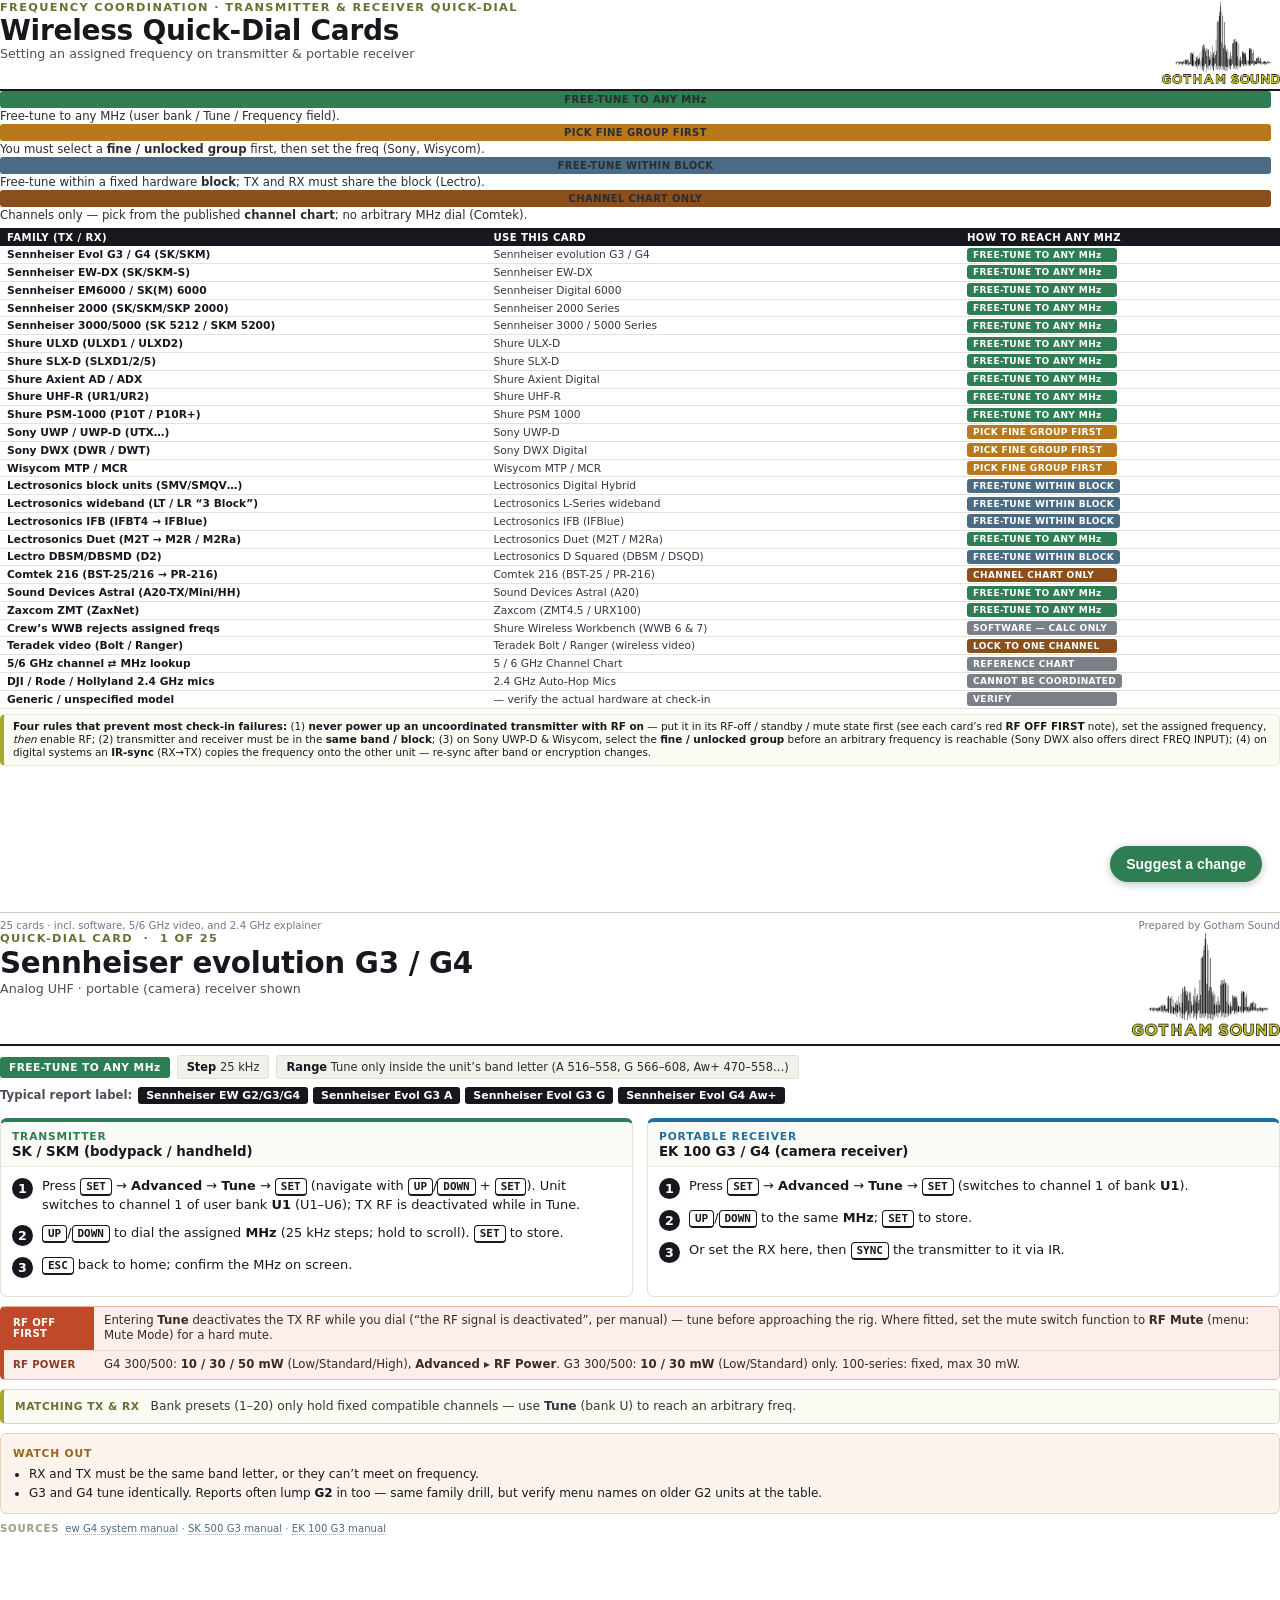
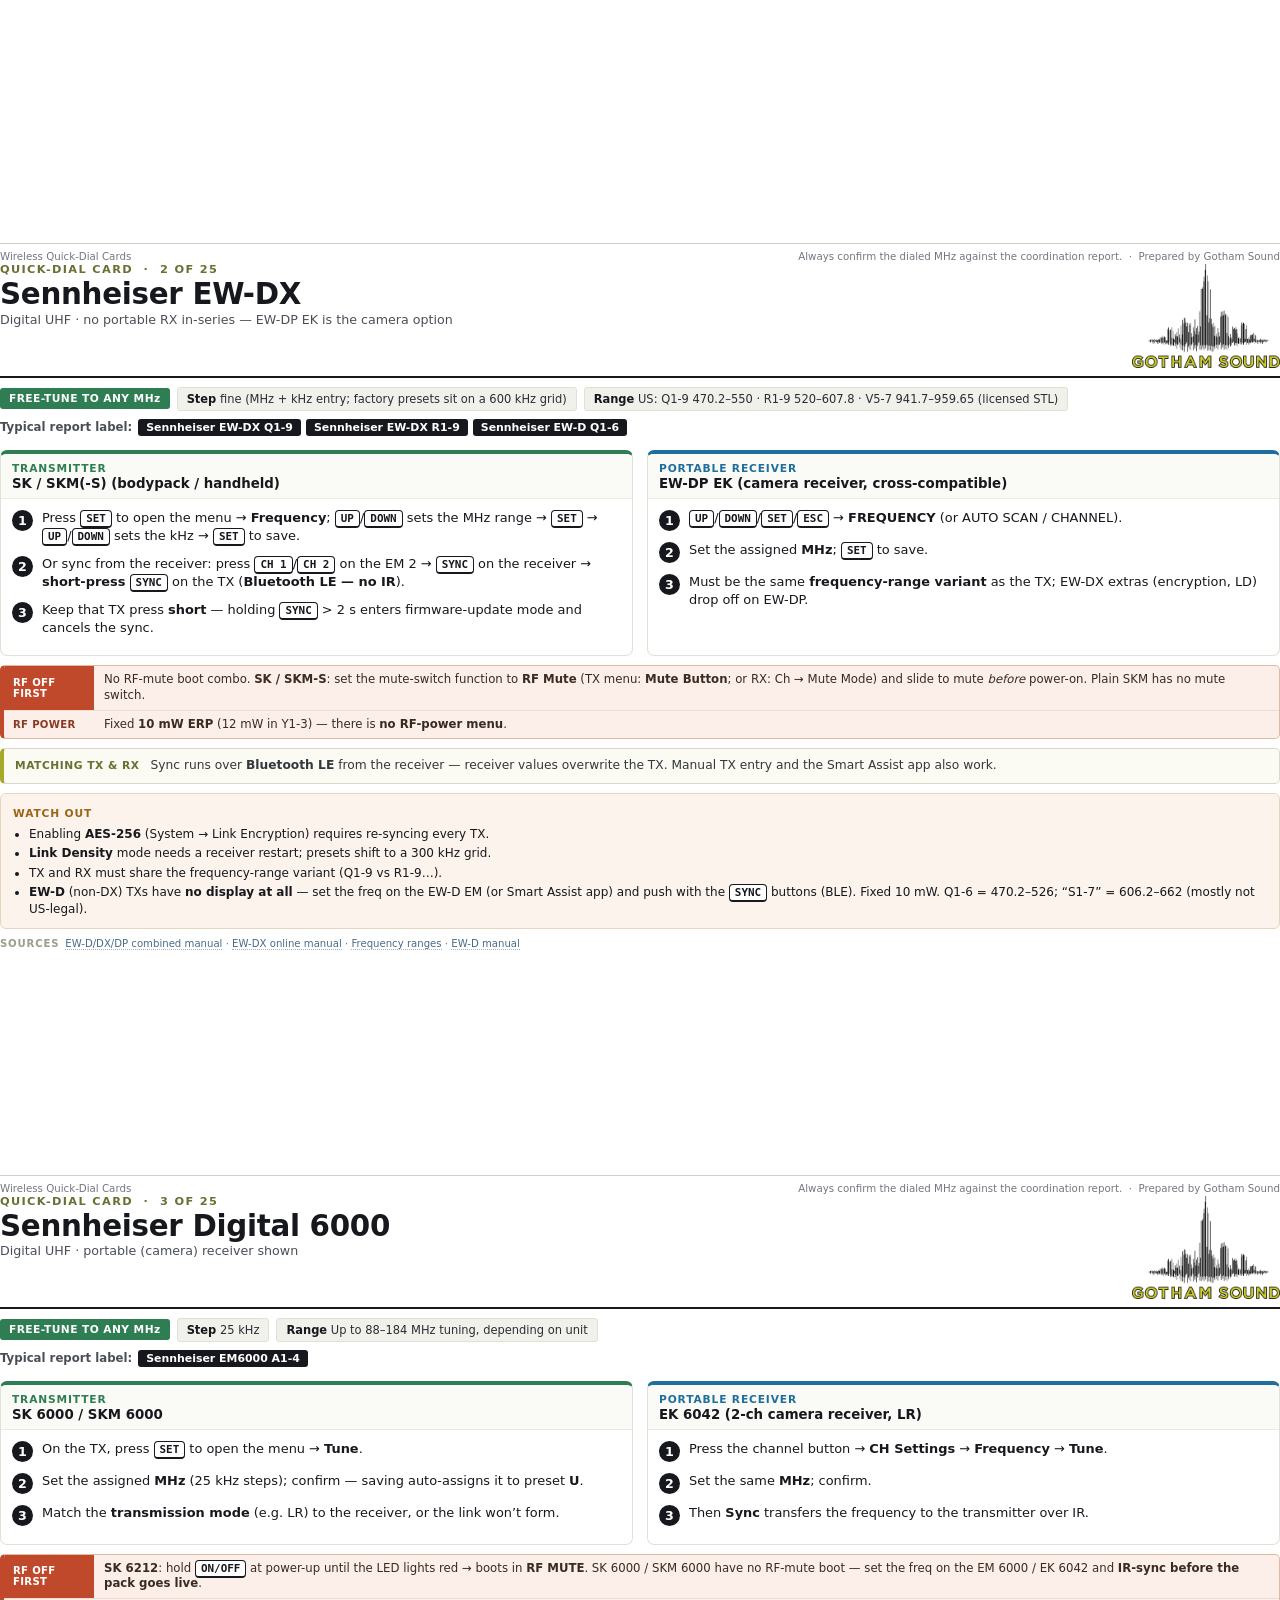
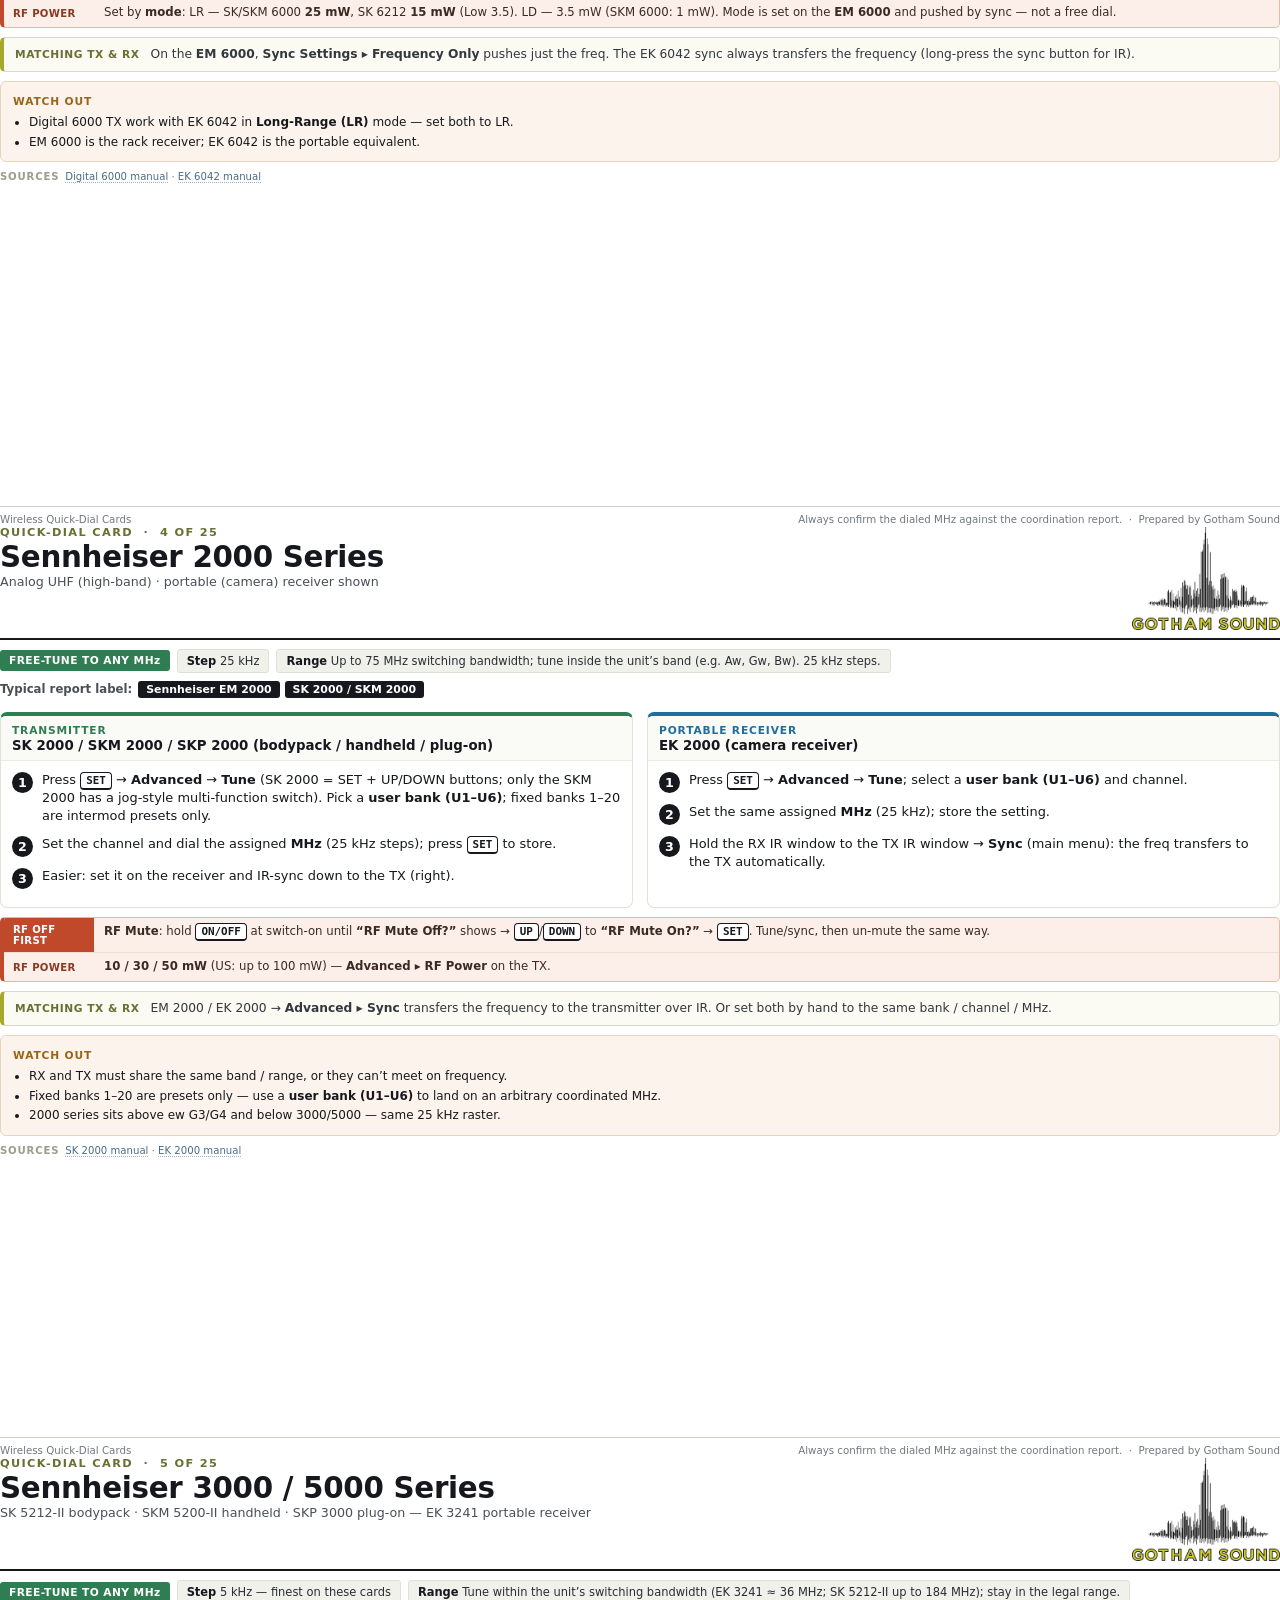
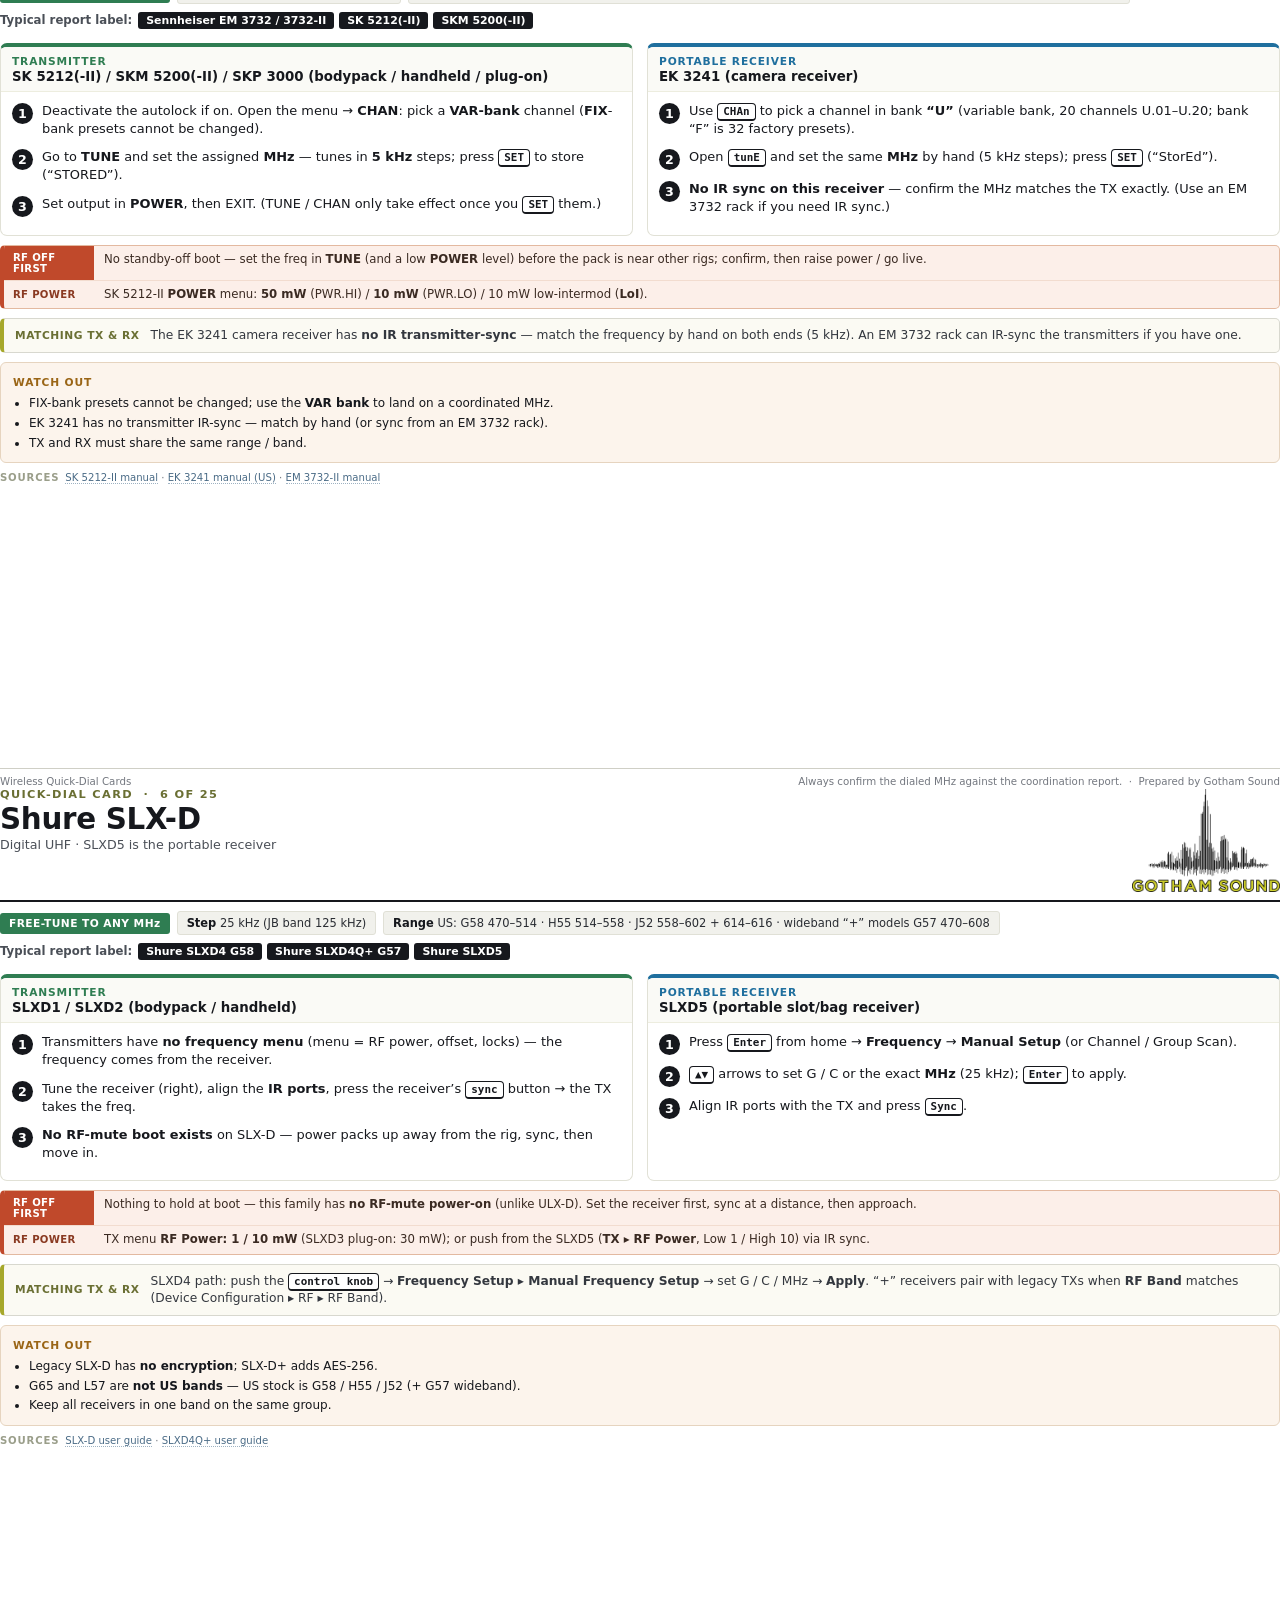
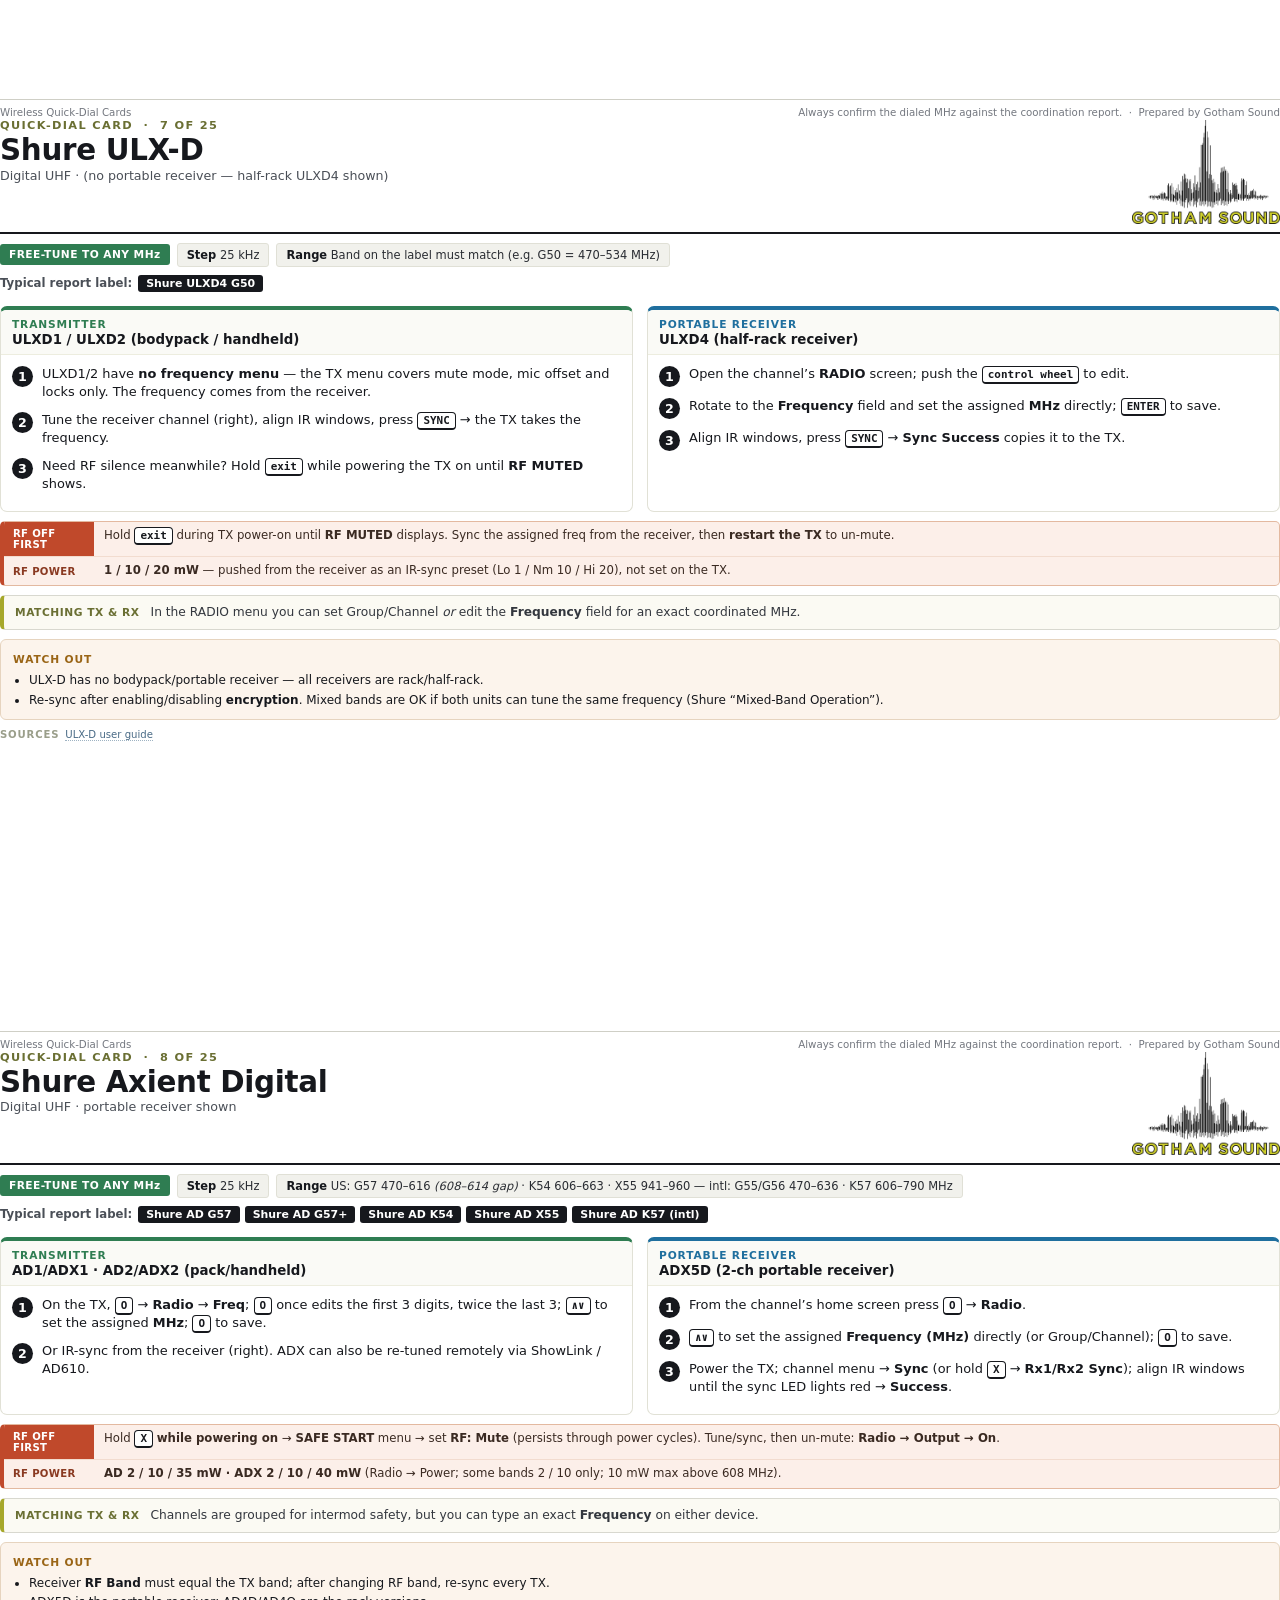
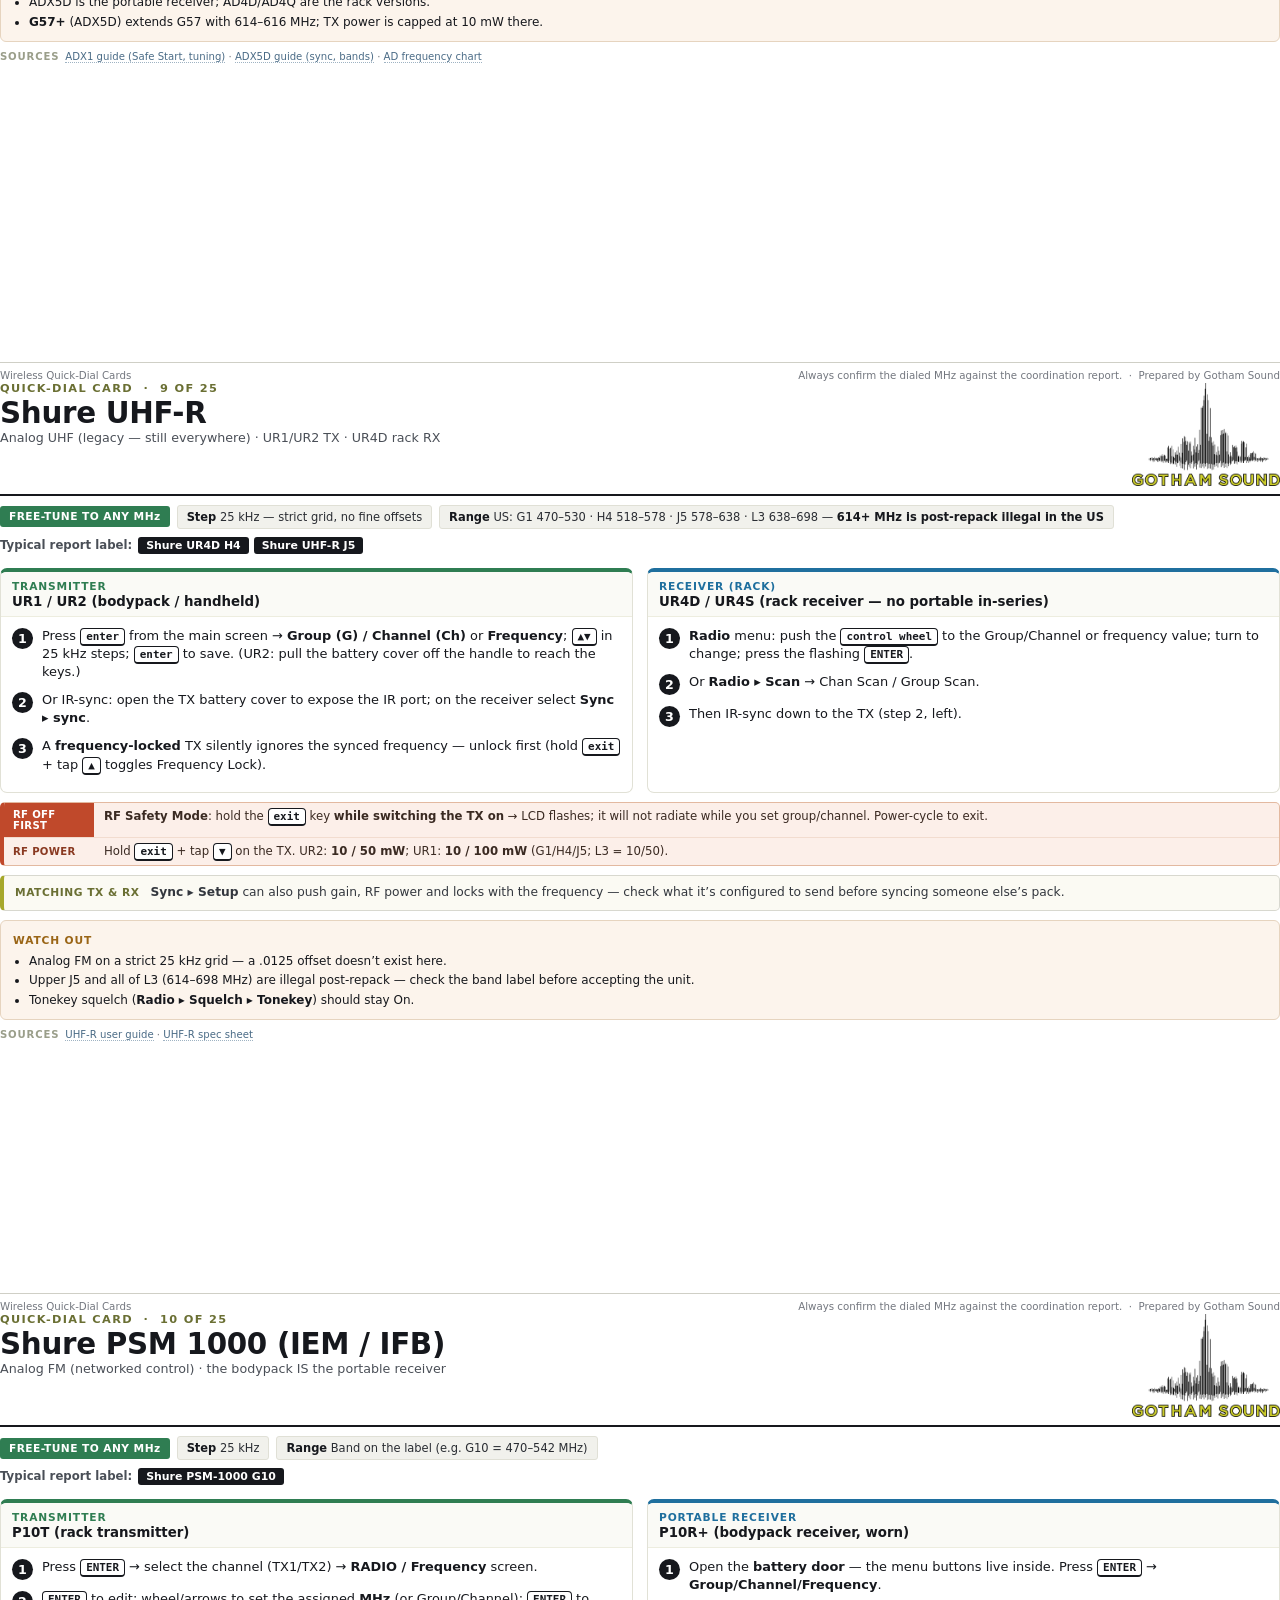
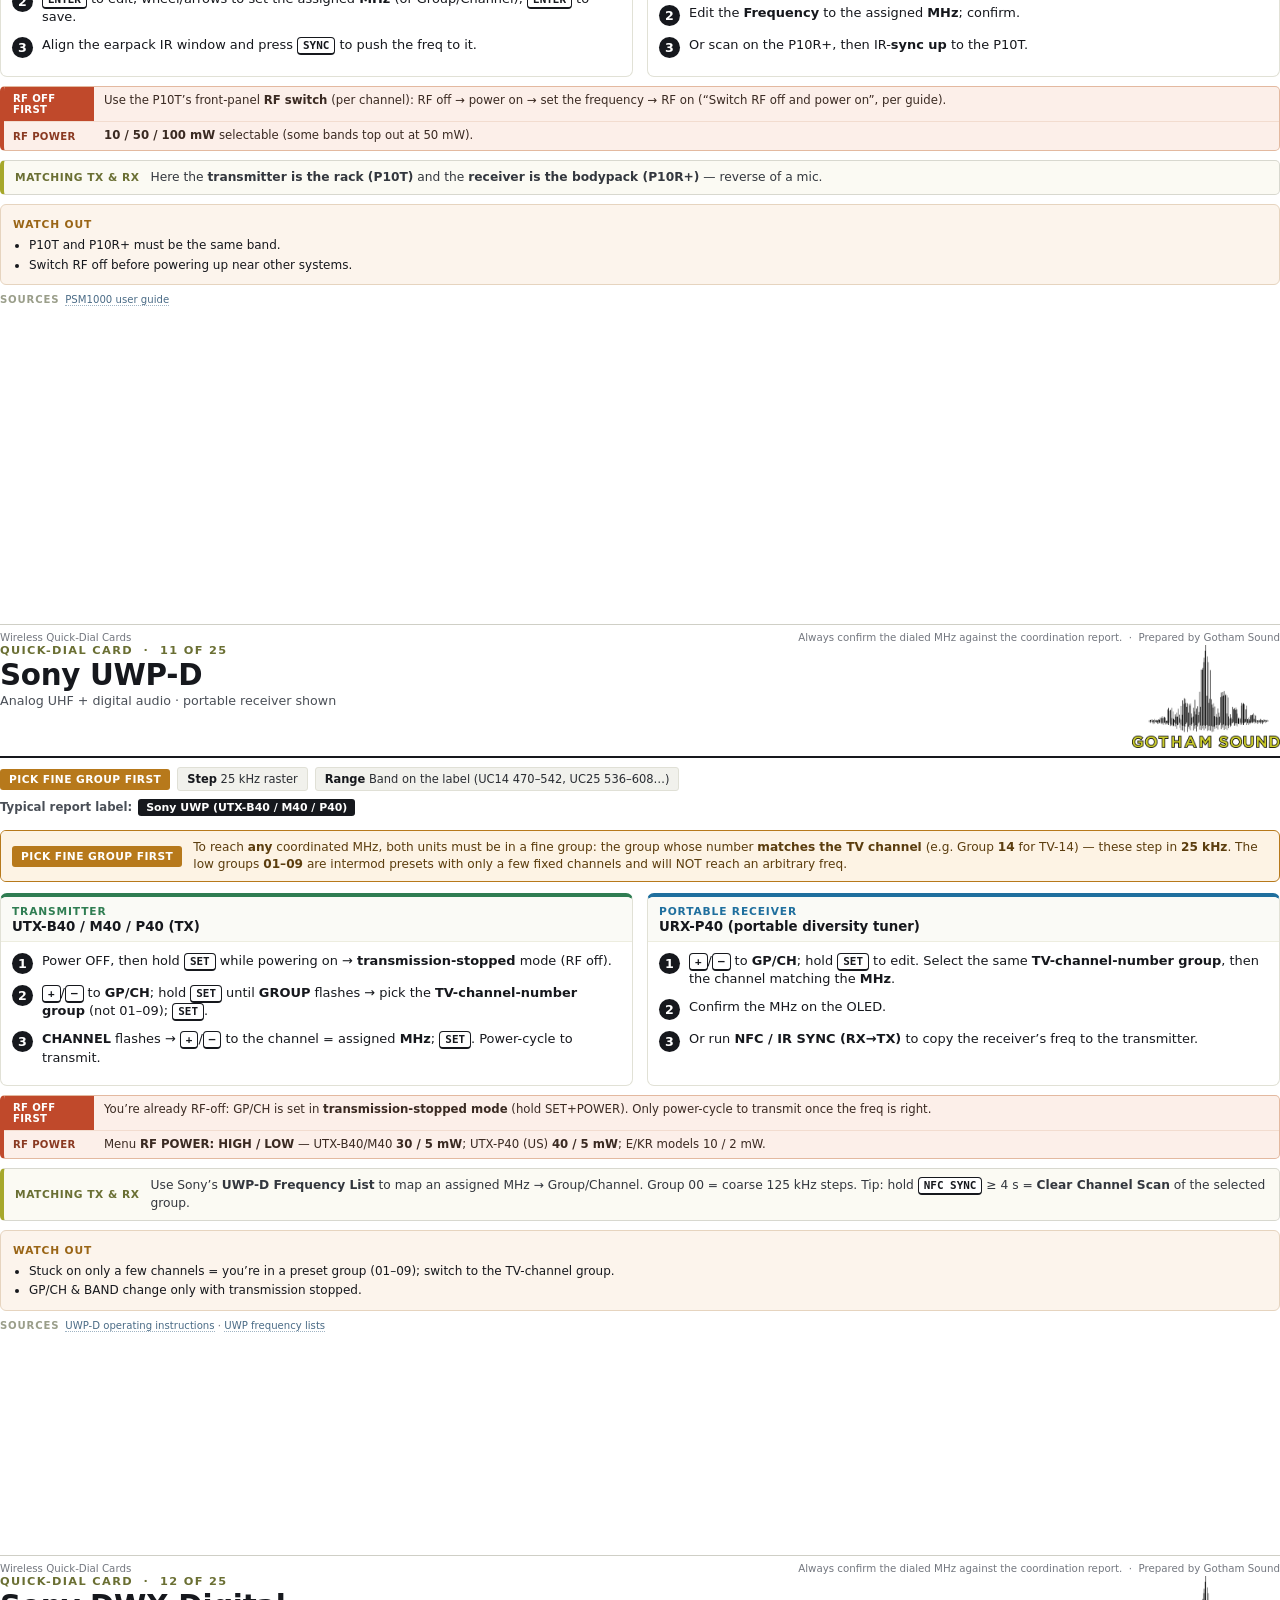
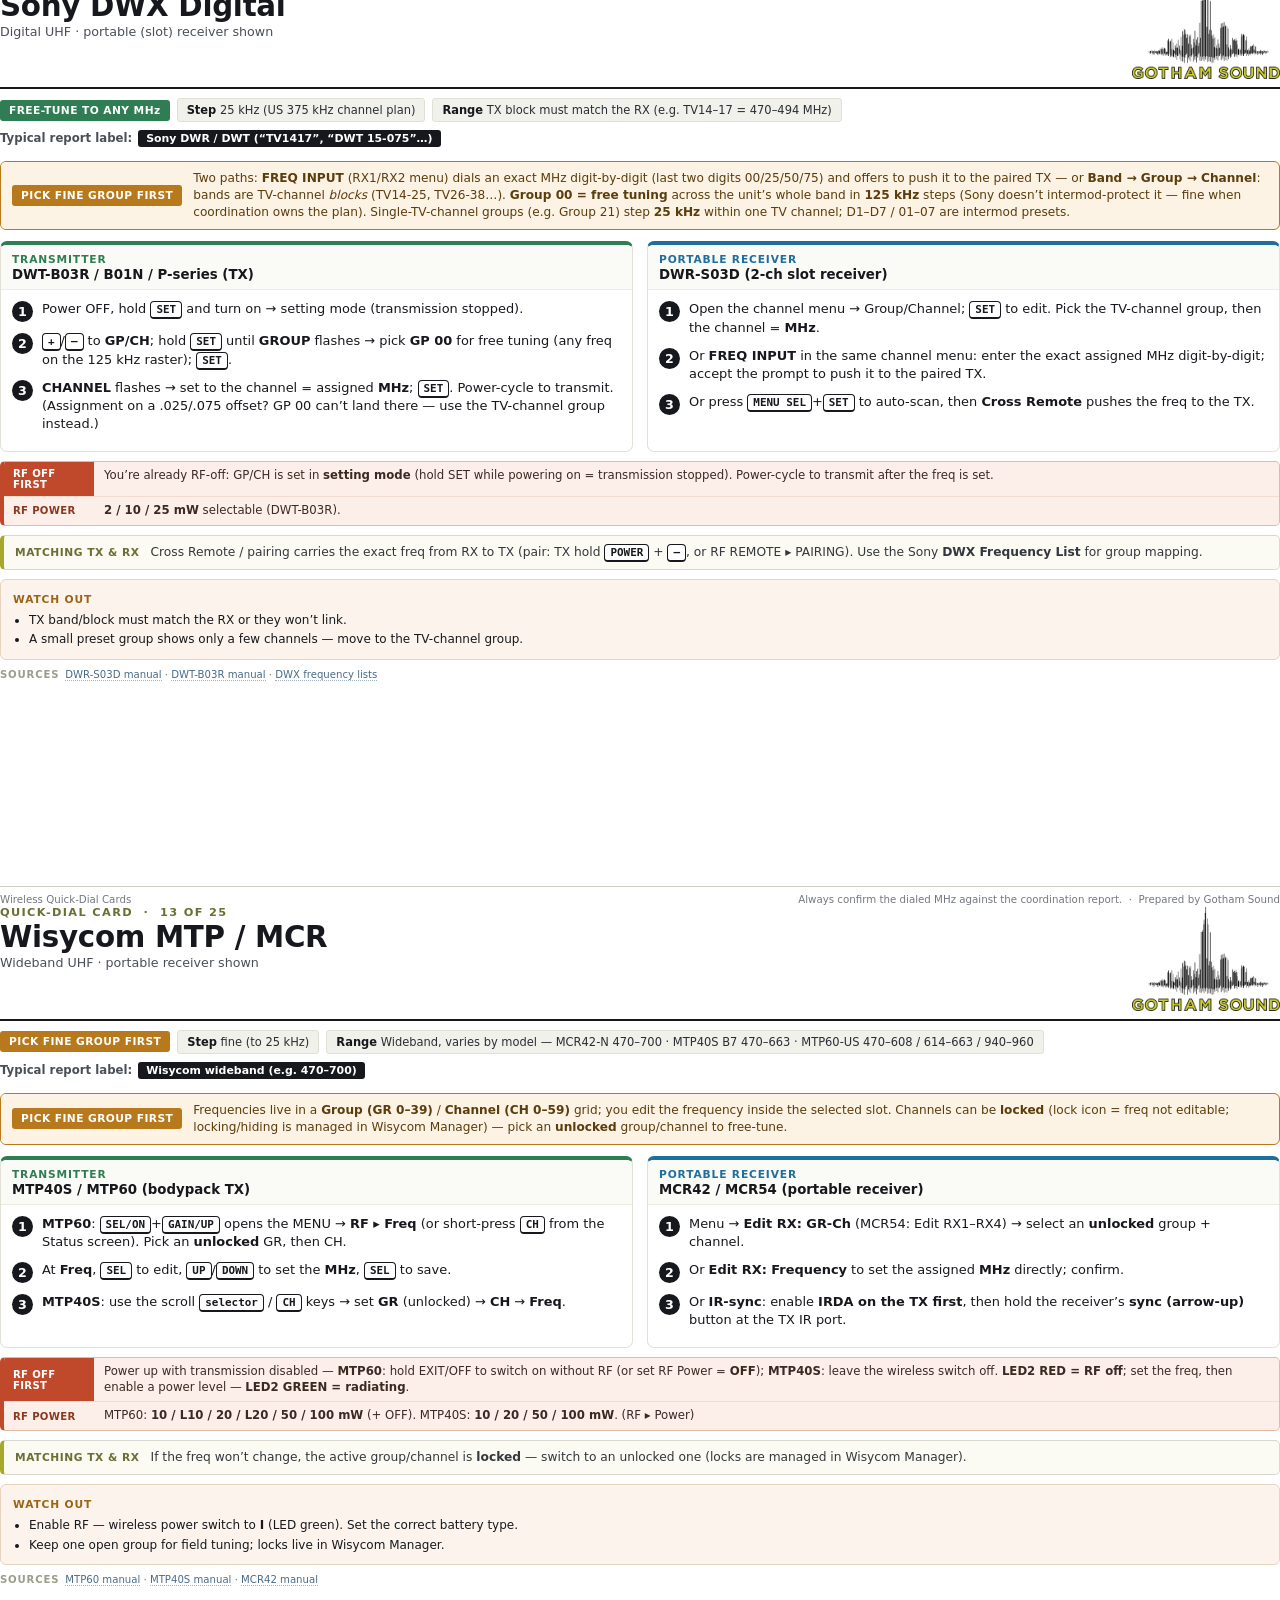
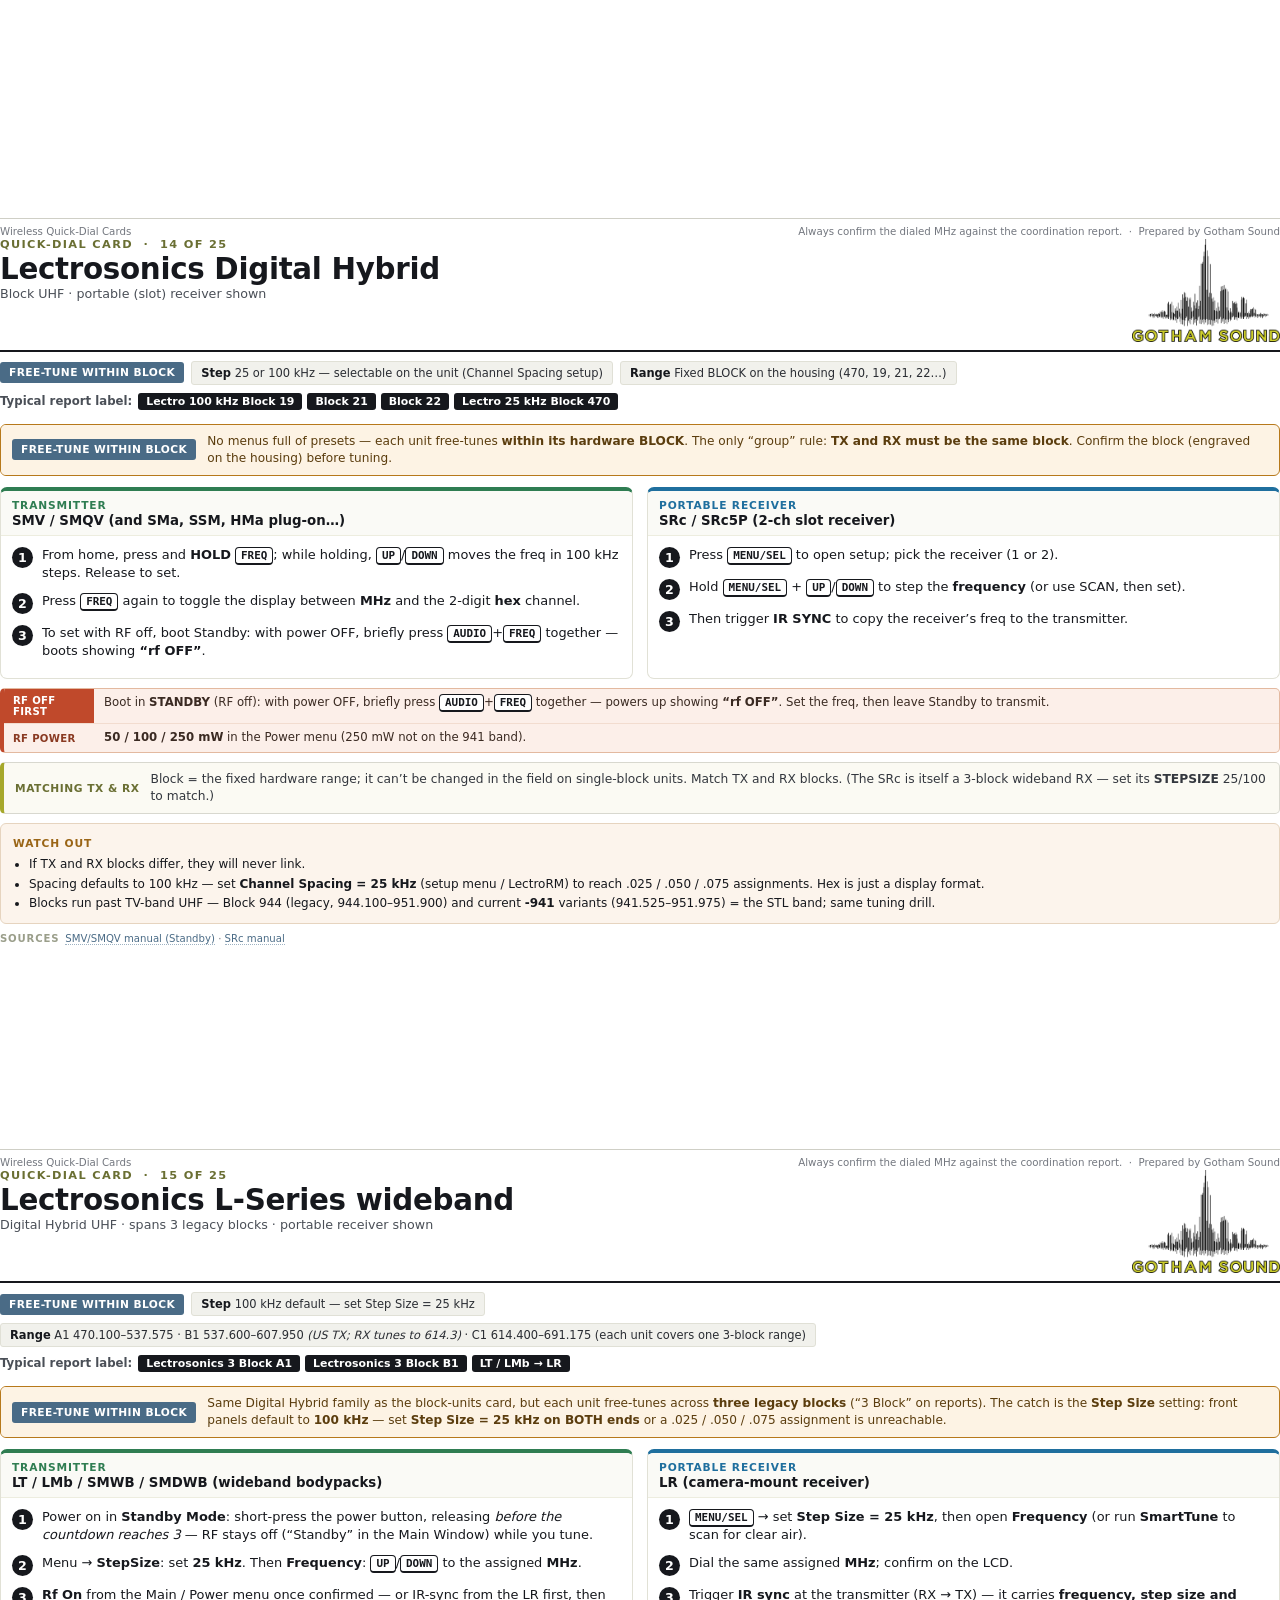
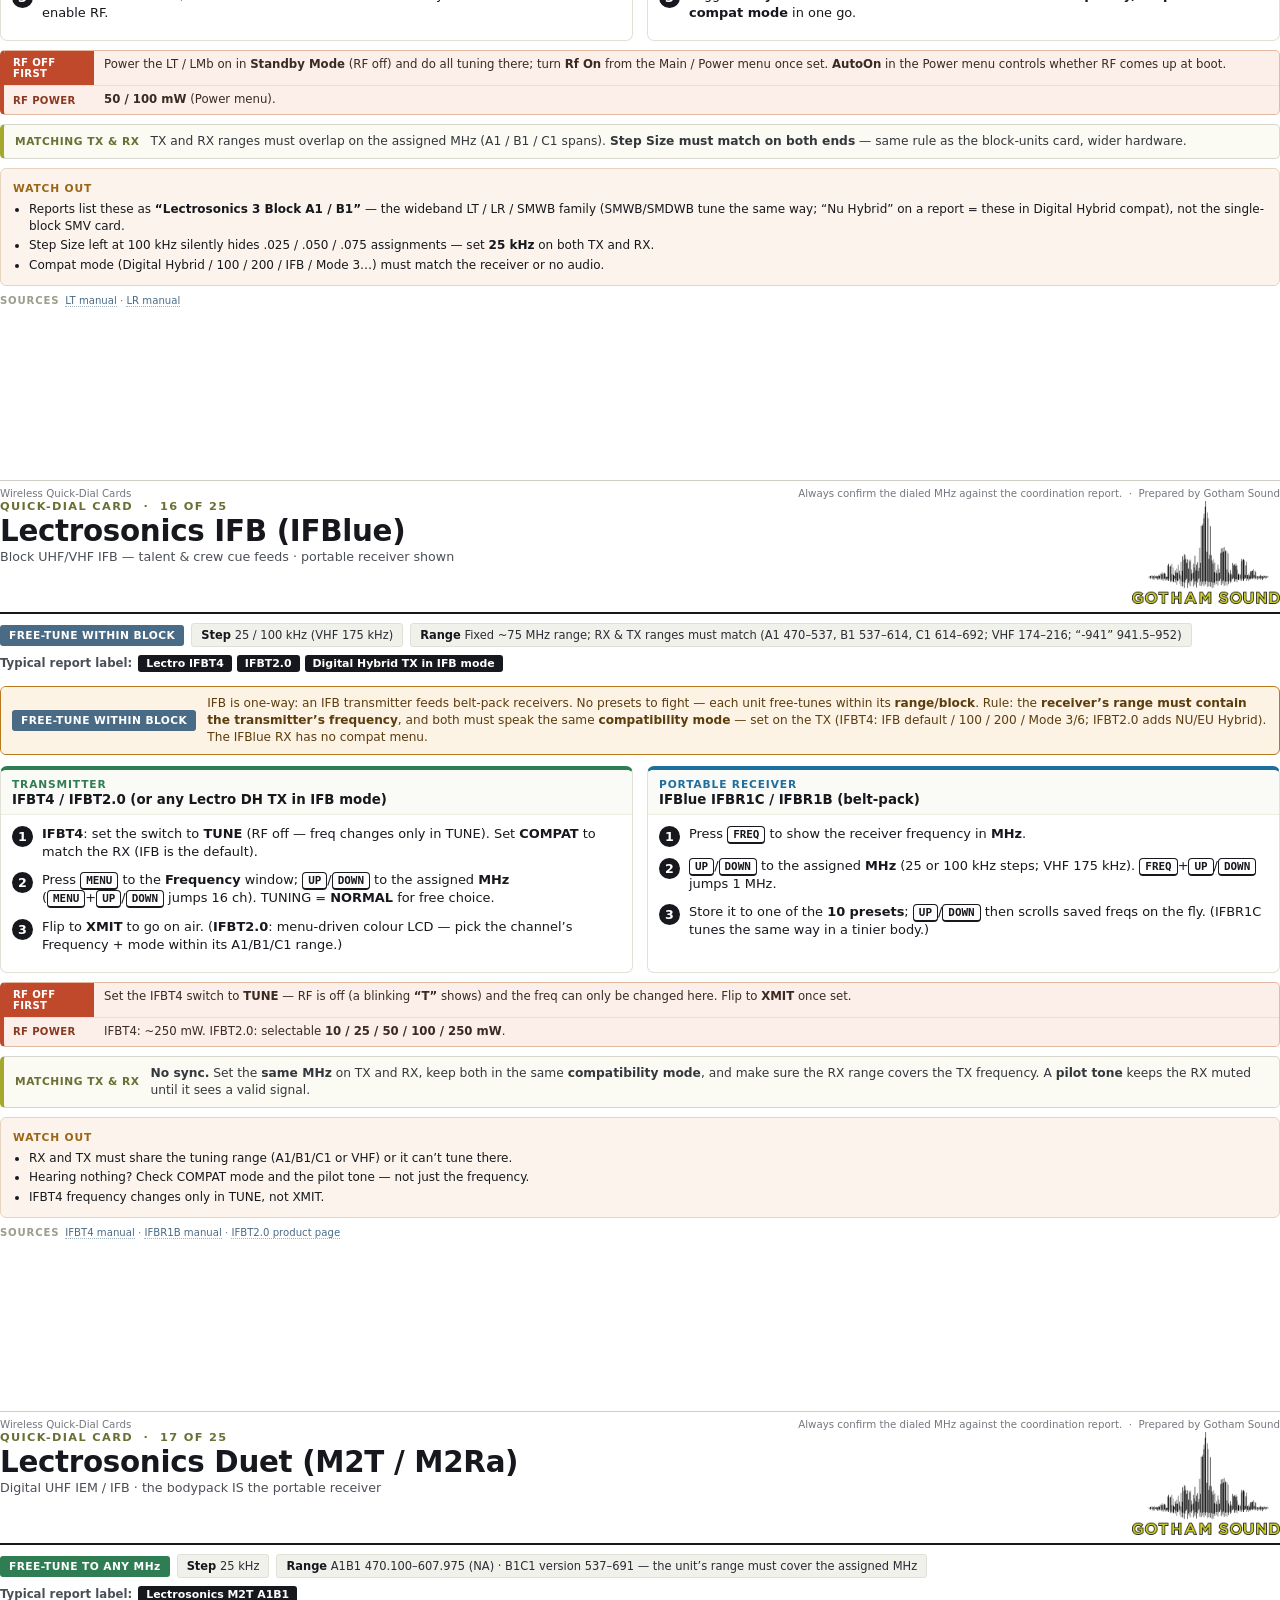
==== commit 67259730: "Sony DWX: GP 00 is the free-tune path on DWT transmitters Per coordinator practice, confirmed agains" ====
--- a/print.html
+++ b/print.html
@@ -740,13 +740,13 @@
   </div>
 
   <div class="labelrow"><span class="ll">Typical report label:</span><span class="chip">Sony DWR / DWT (“TV1417”, “DWT 15-075”…)</span></div>
-  <div class="groupbar"><span class="gb-tag"><span class="tag t-grp">PICK FINE GROUP FIRST</span></span><span class="gb-txt">Two paths: <b>FREQ INPUT</b> (RX1/RX2 menu) dials an exact MHz digit-by-digit (last two digits 00/25/50/75) and offers to push it to the paired TX — or <b>Band → Group → Channel</b>: bands are TV-channel <i>blocks</i> (TV14-25, TV26-38…), <b>groups</b> are single-TV-channel 25 kHz lists (e.g. Group 21) plus intermod presets (D1–D7, 01–07, Group 00).</span></div>
+  <div class="groupbar"><span class="gb-tag"><span class="tag t-grp">PICK FINE GROUP FIRST</span></span><span class="gb-txt">Two paths: <b>FREQ INPUT</b> (RX1/RX2 menu) dials an exact MHz digit-by-digit (last two digits 00/25/50/75) and offers to push it to the paired TX — or <b>Band → Group → Channel</b>: bands are TV-channel <i>blocks</i> (TV14-25, TV26-38…). <b>Group 00 = free tuning</b> across the unit’s whole band in <b>125 kHz</b> steps (Sony doesn’t intermod-protect it — fine when coordination owns the plan). Single-TV-channel groups (e.g. Group 21) step <b>25 kHz</b> within one TV channel; D1–D7 / 01–07 are intermod presets.</span></div>
 
   <div class="procs">
     <div class="proc tx">
       <div class="proc-h"><span class="proc-k">TRANSMITTER</span>
         <span class="proc-m">DWT-B03R / B01N / P-series (TX)</span></div>
-      <ol class="steps"><li><span class="num">1</span><span class="txt">Power OFF, hold <kbd>SET</kbd> and turn on → setting mode (transmission stopped).</span></li><li><span class="num">2</span><span class="txt"><kbd>+</kbd>/<kbd>–</kbd> to <b>GP/CH</b>; hold <kbd>SET</kbd> until <b>GROUP</b> flashes → pick the TV-channel group; <kbd>SET</kbd>.</span></li><li><span class="num">3</span><span class="txt"><b>CHANNEL</b> flashes → set to the channel = assigned <b>MHz</b>; <kbd>SET</kbd>. Power-cycle to transmit.</span></li></ol>
+      <ol class="steps"><li><span class="num">1</span><span class="txt">Power OFF, hold <kbd>SET</kbd> and turn on → setting mode (transmission stopped).</span></li><li><span class="num">2</span><span class="txt"><kbd>+</kbd>/<kbd>–</kbd> to <b>GP/CH</b>; hold <kbd>SET</kbd> until <b>GROUP</b> flashes → pick <b>GP 00</b> for free tuning (any freq on the 125&nbsp;kHz raster); <kbd>SET</kbd>.</span></li><li><span class="num">3</span><span class="txt"><b>CHANNEL</b> flashes → set to the channel = assigned <b>MHz</b>; <kbd>SET</kbd>. Power-cycle to transmit. (Assignment on a .025/.075 offset? GP 00 can’t land there — use the TV-channel group instead.)</span></li></ol>
     </div>
     <div class="proc rx">
       <div class="proc-h"><span class="proc-k">PORTABLE RECEIVER</span>
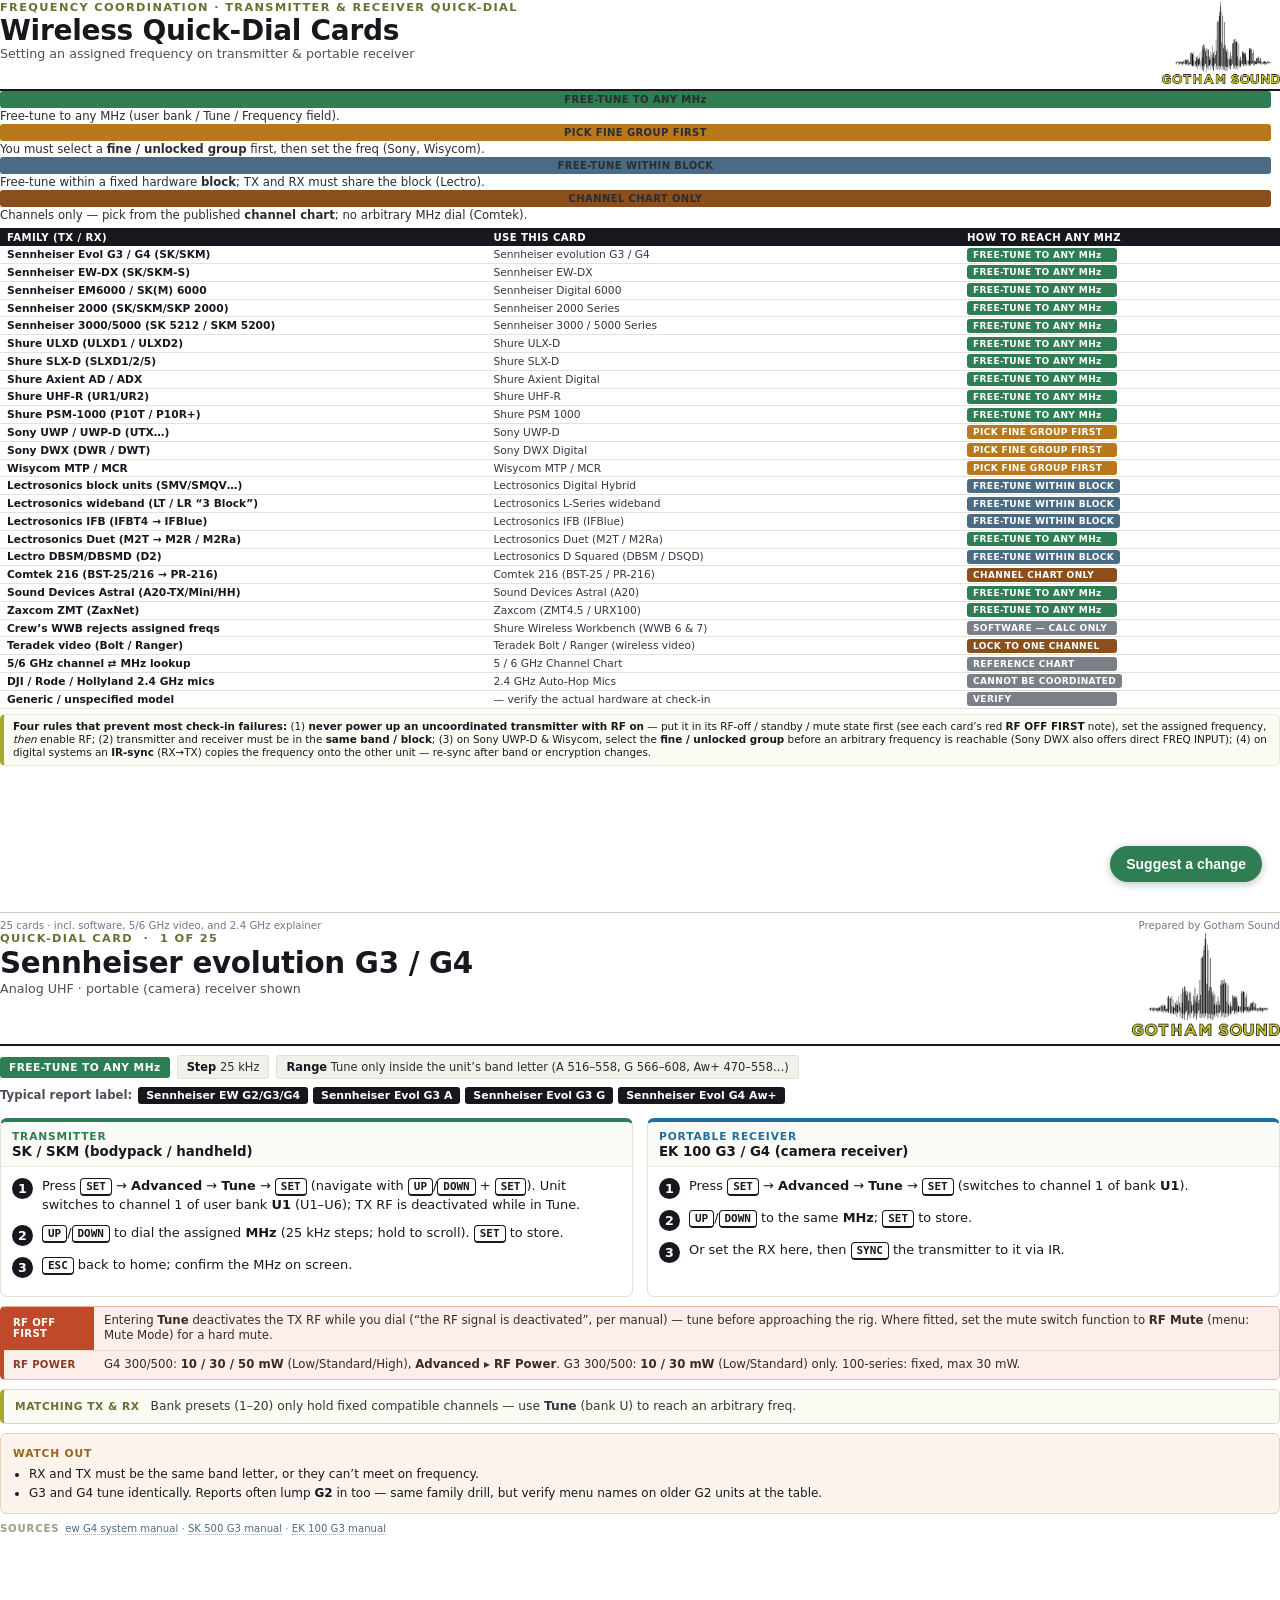
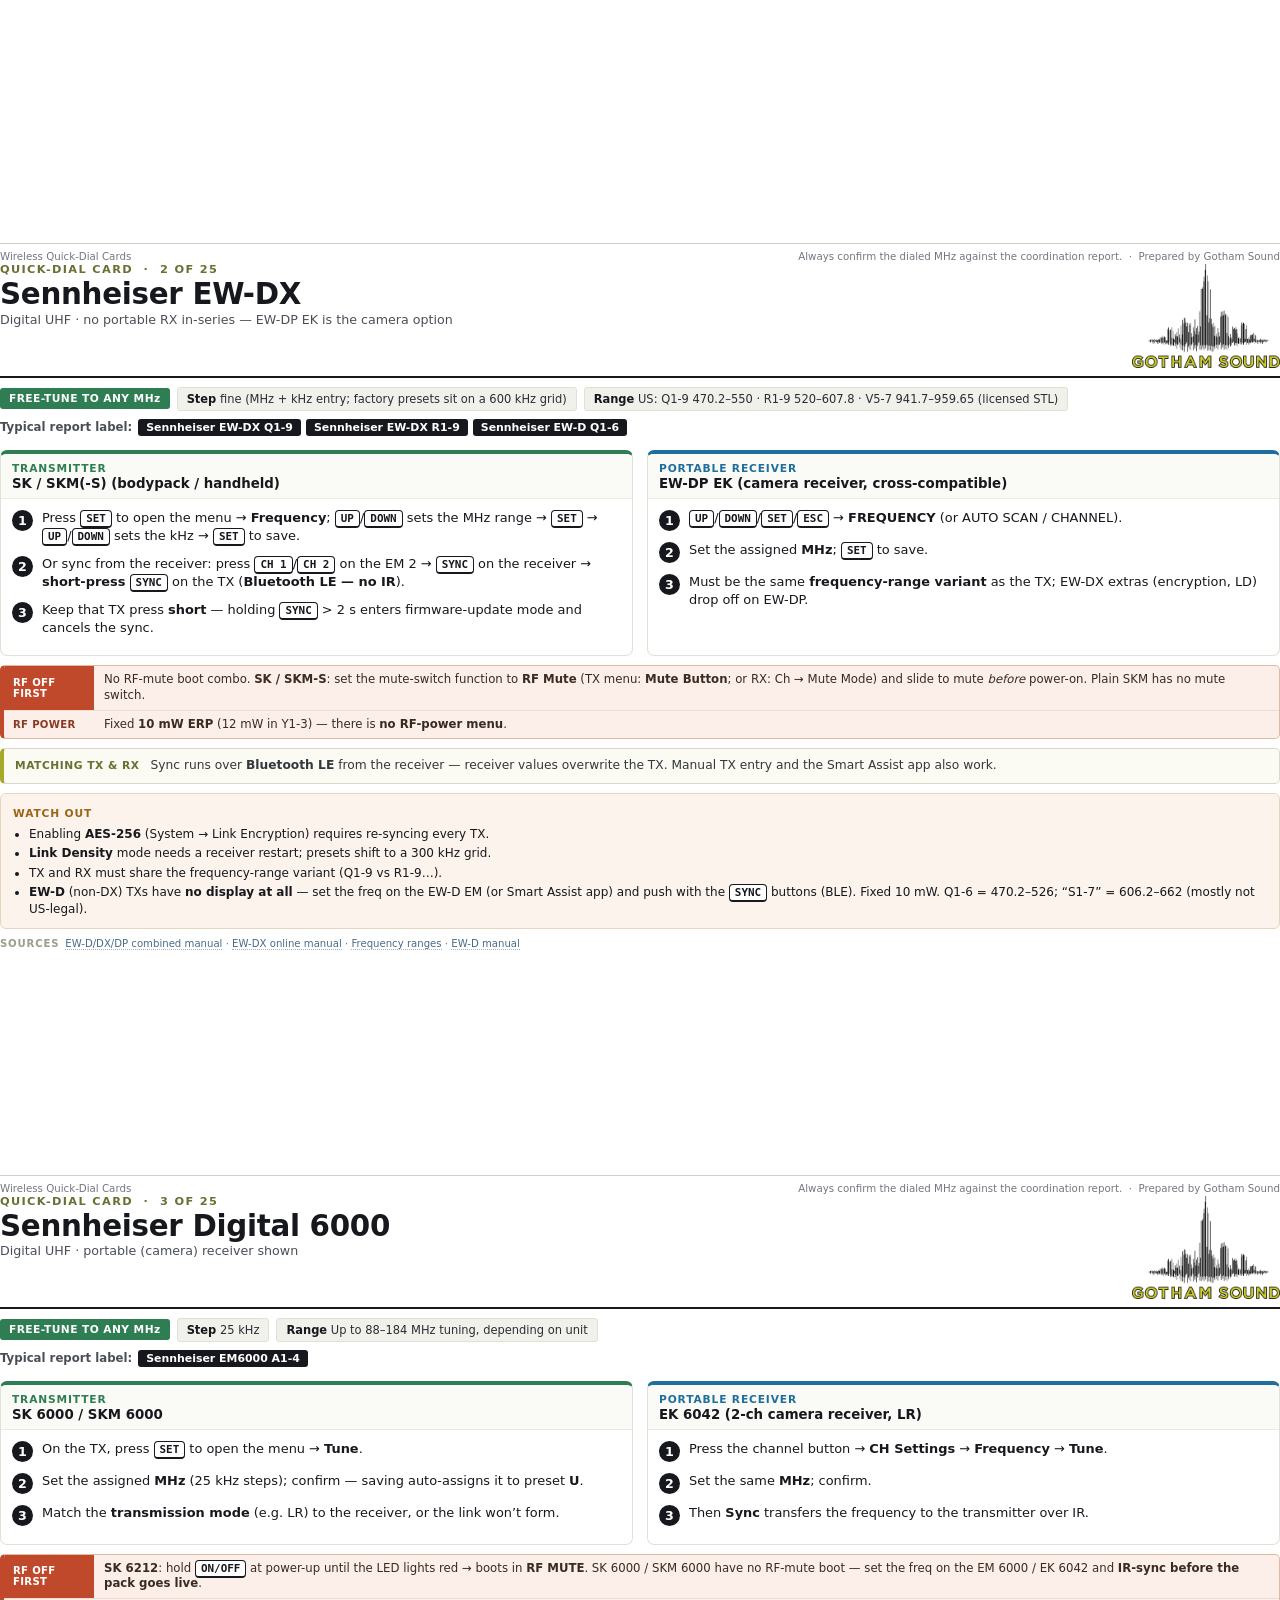
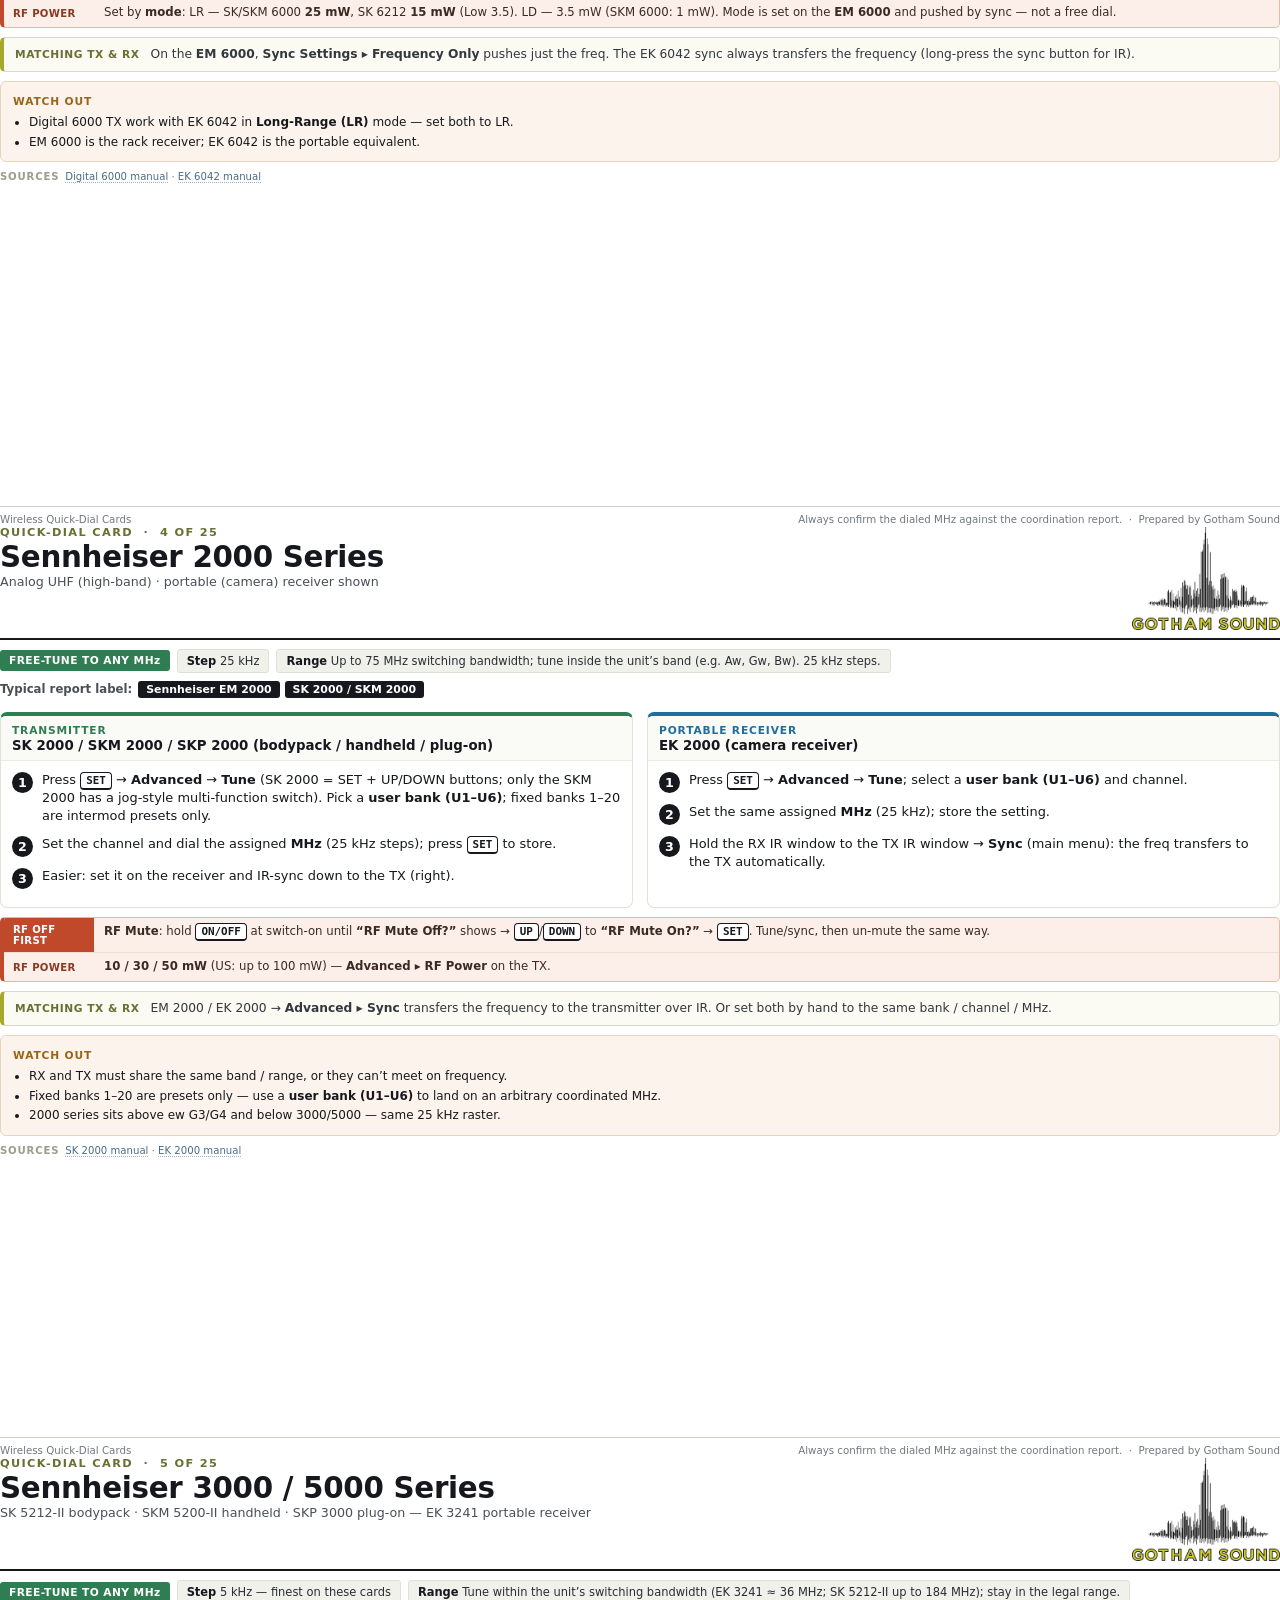
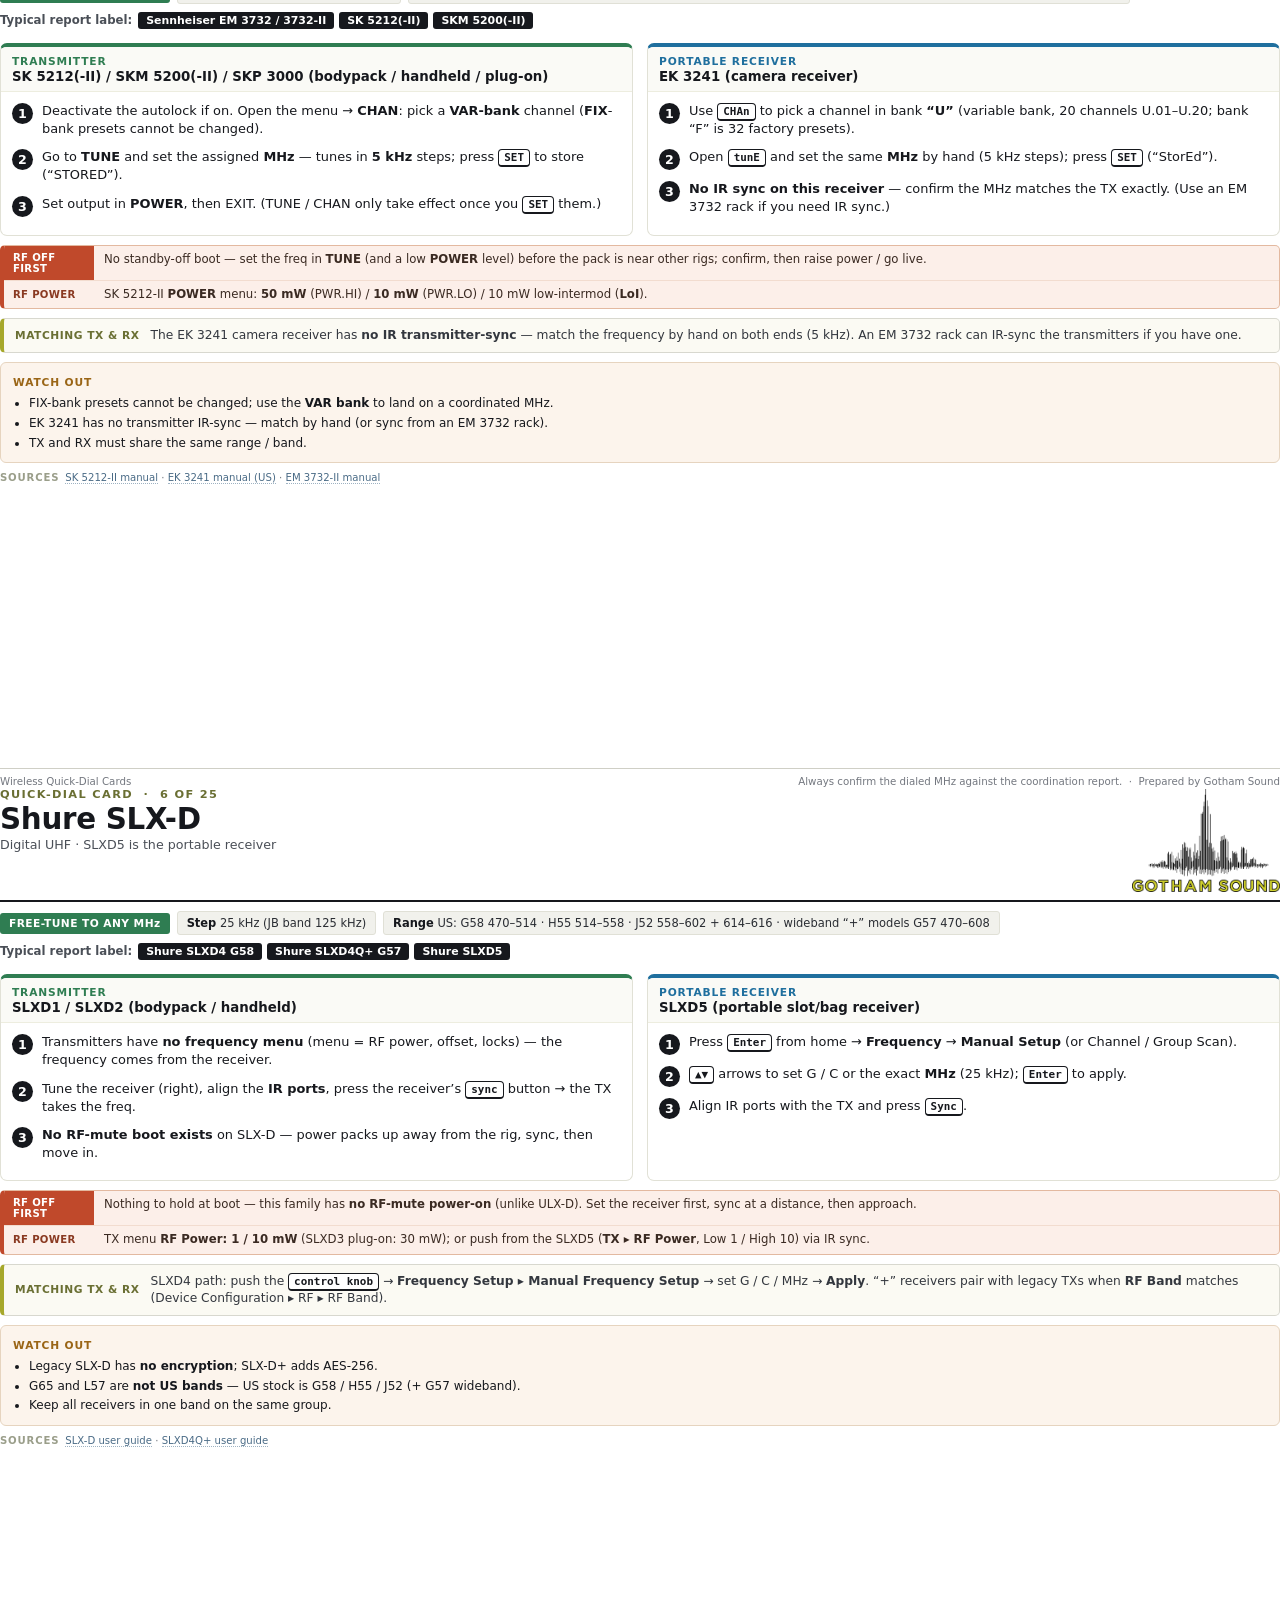
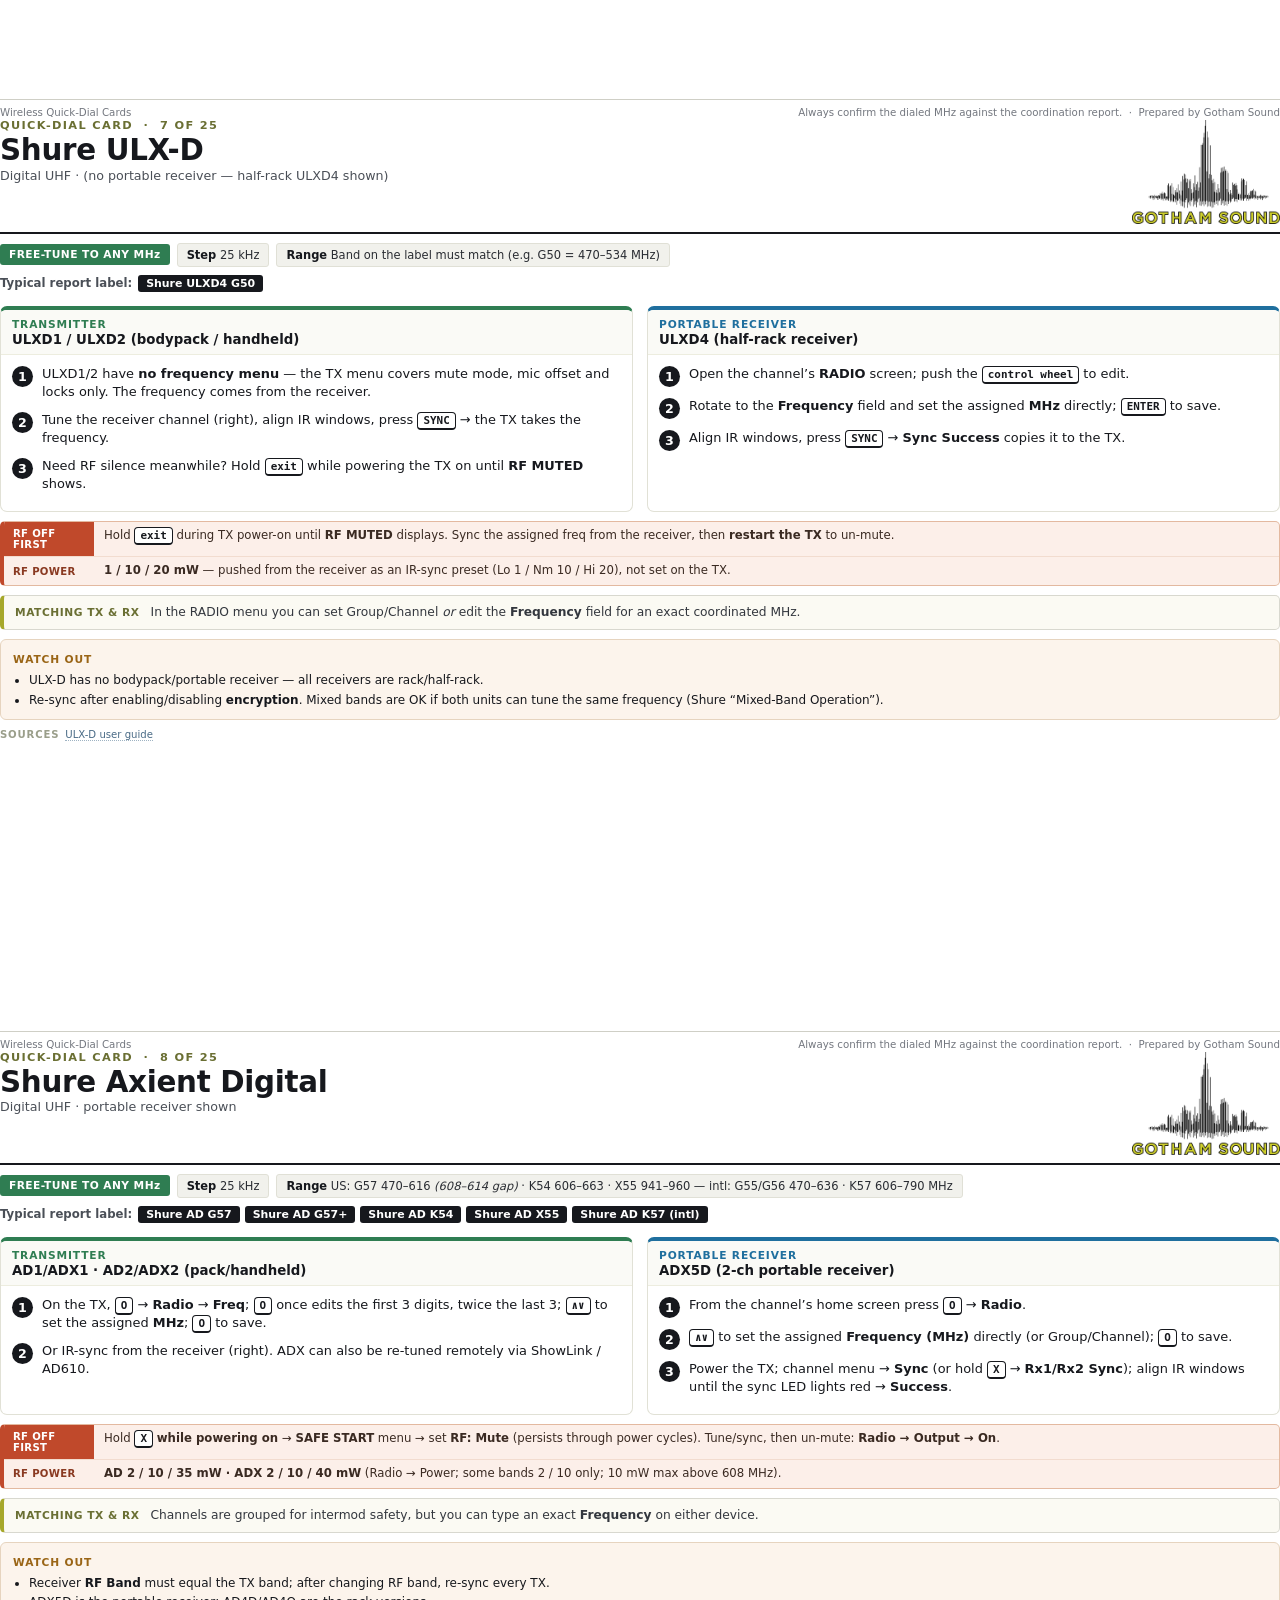
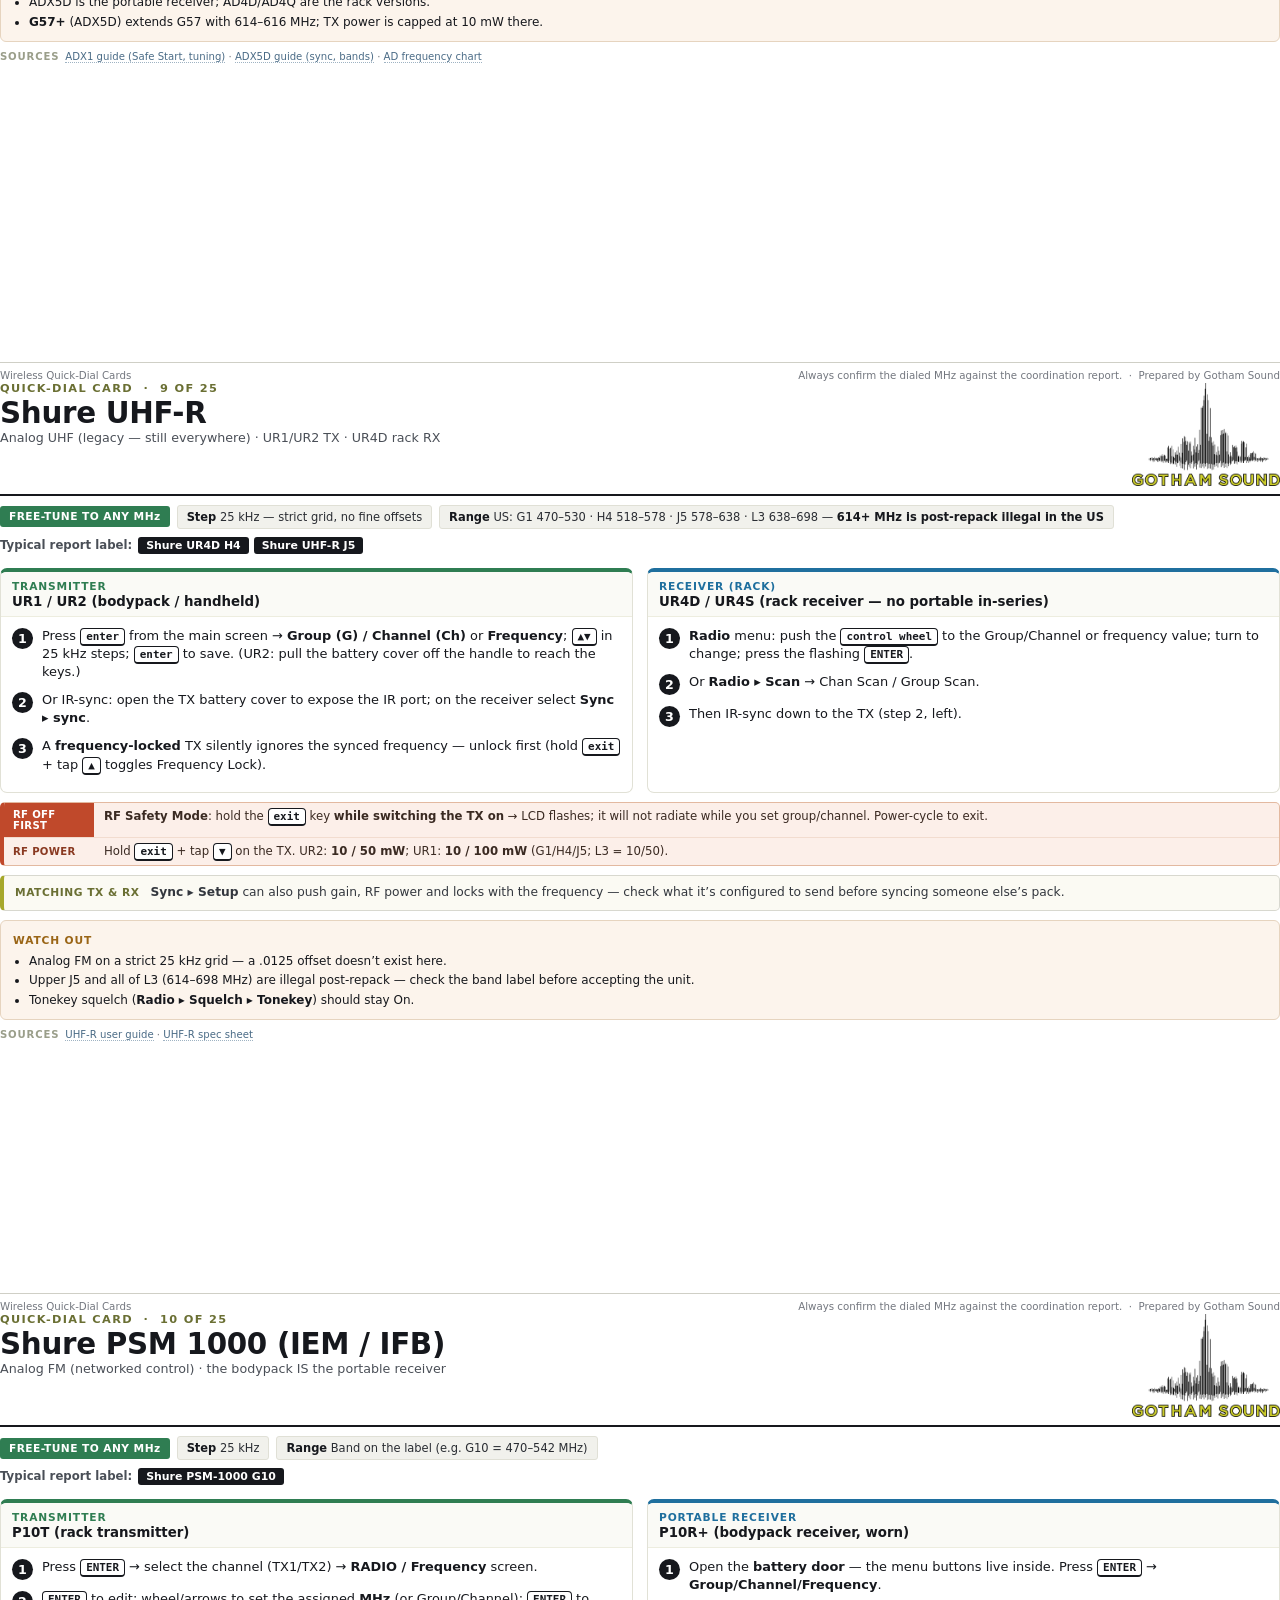
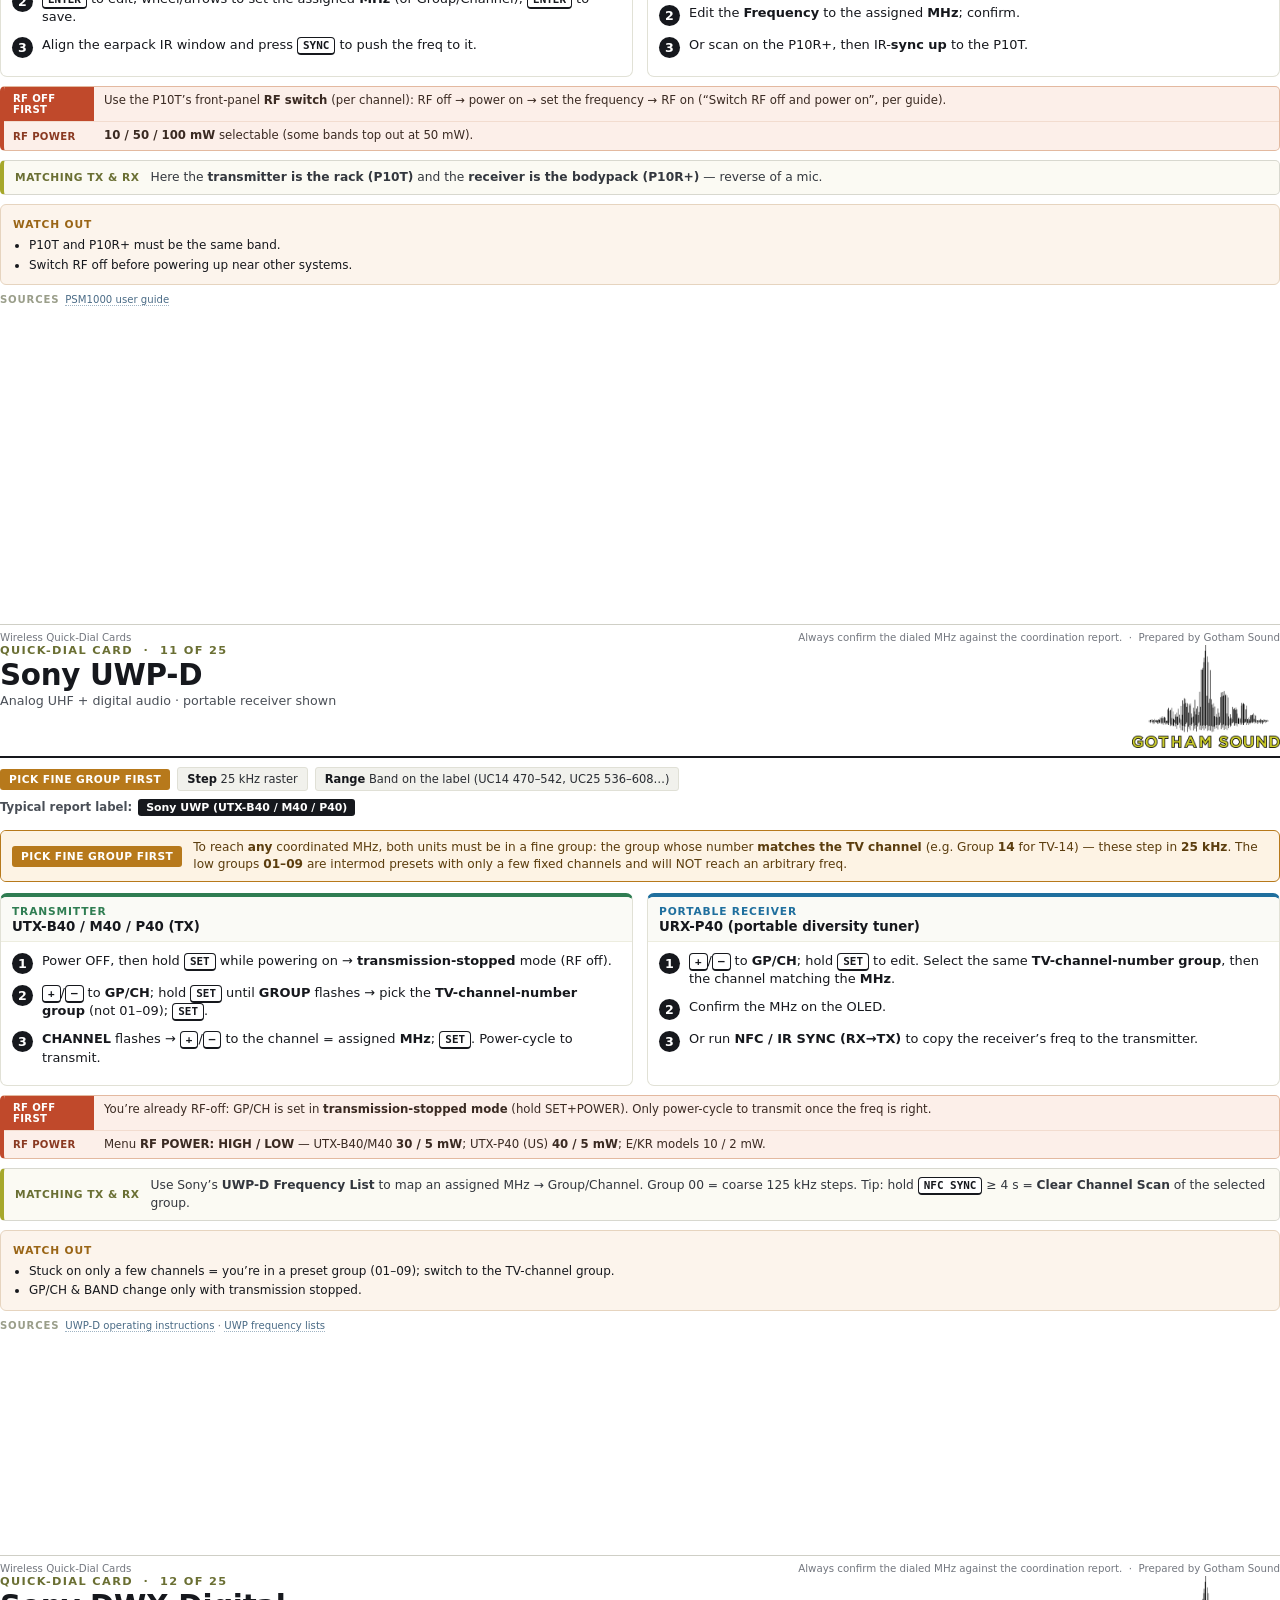
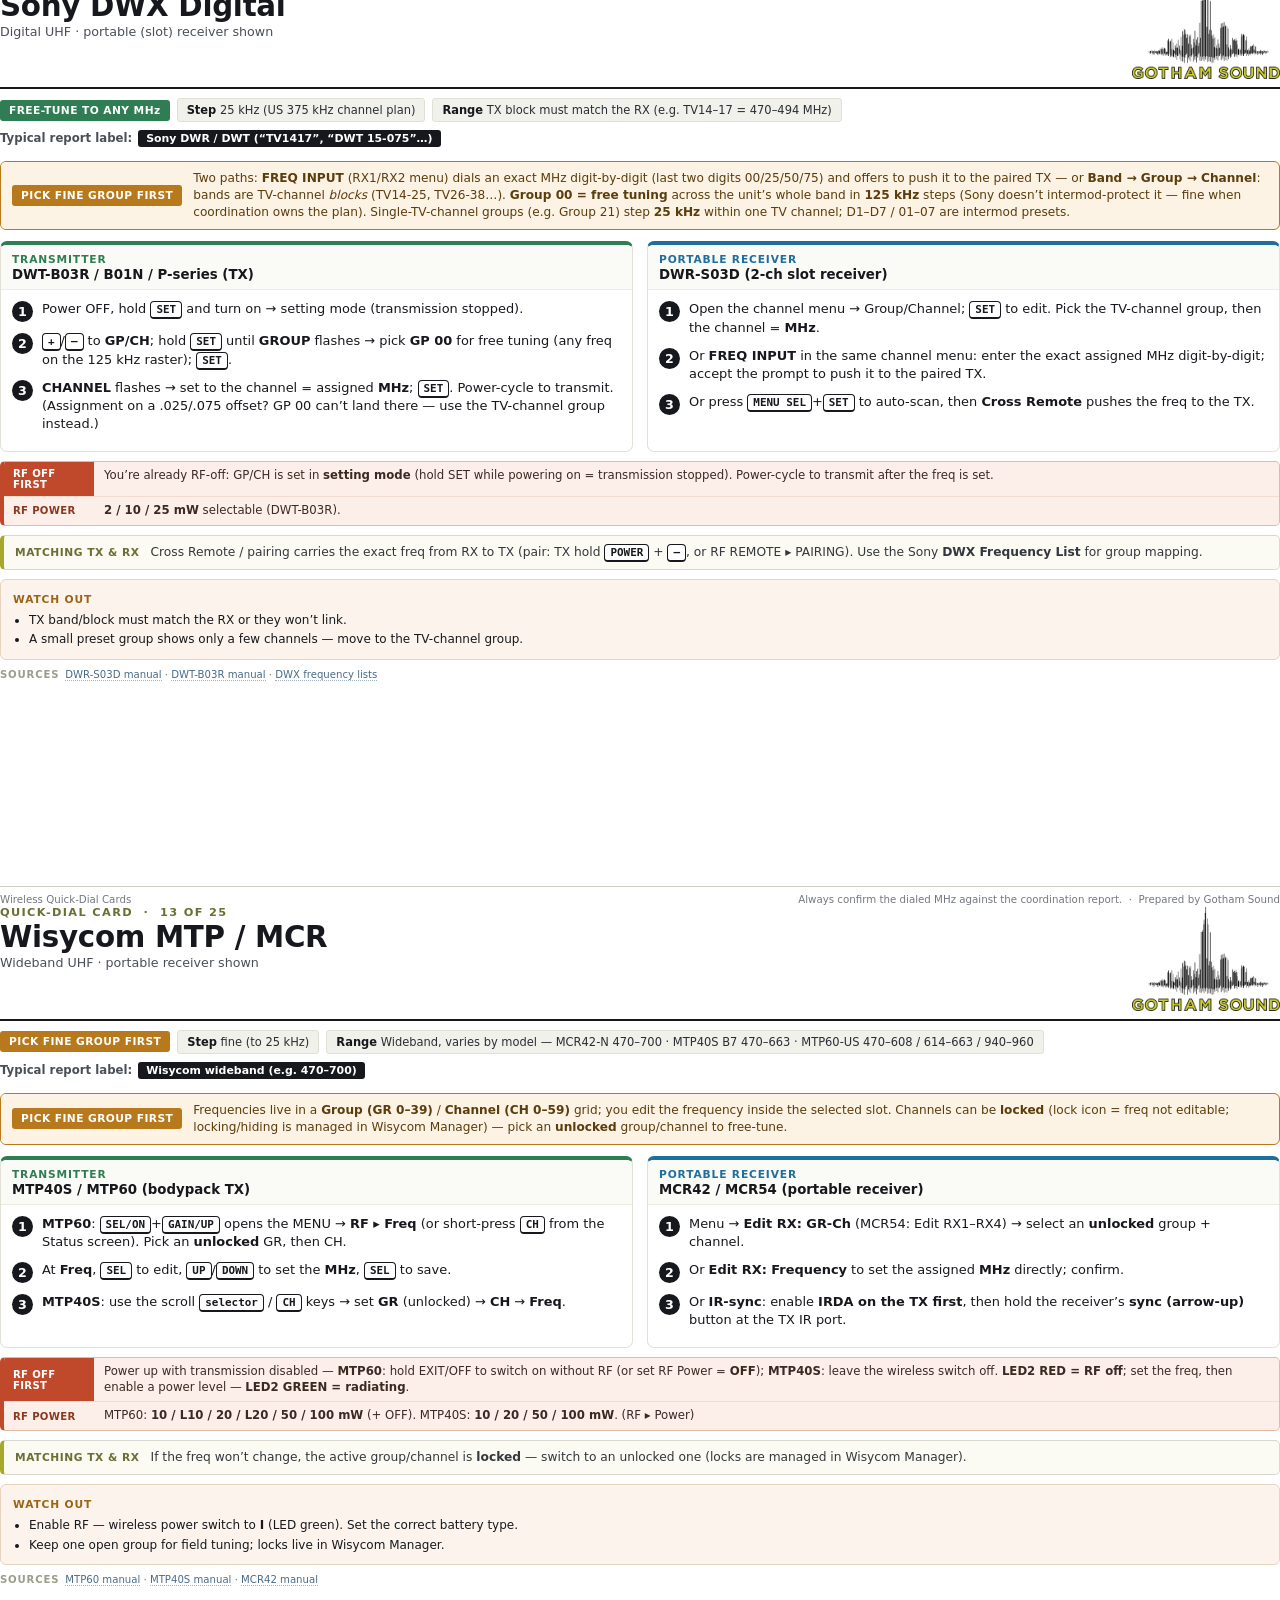
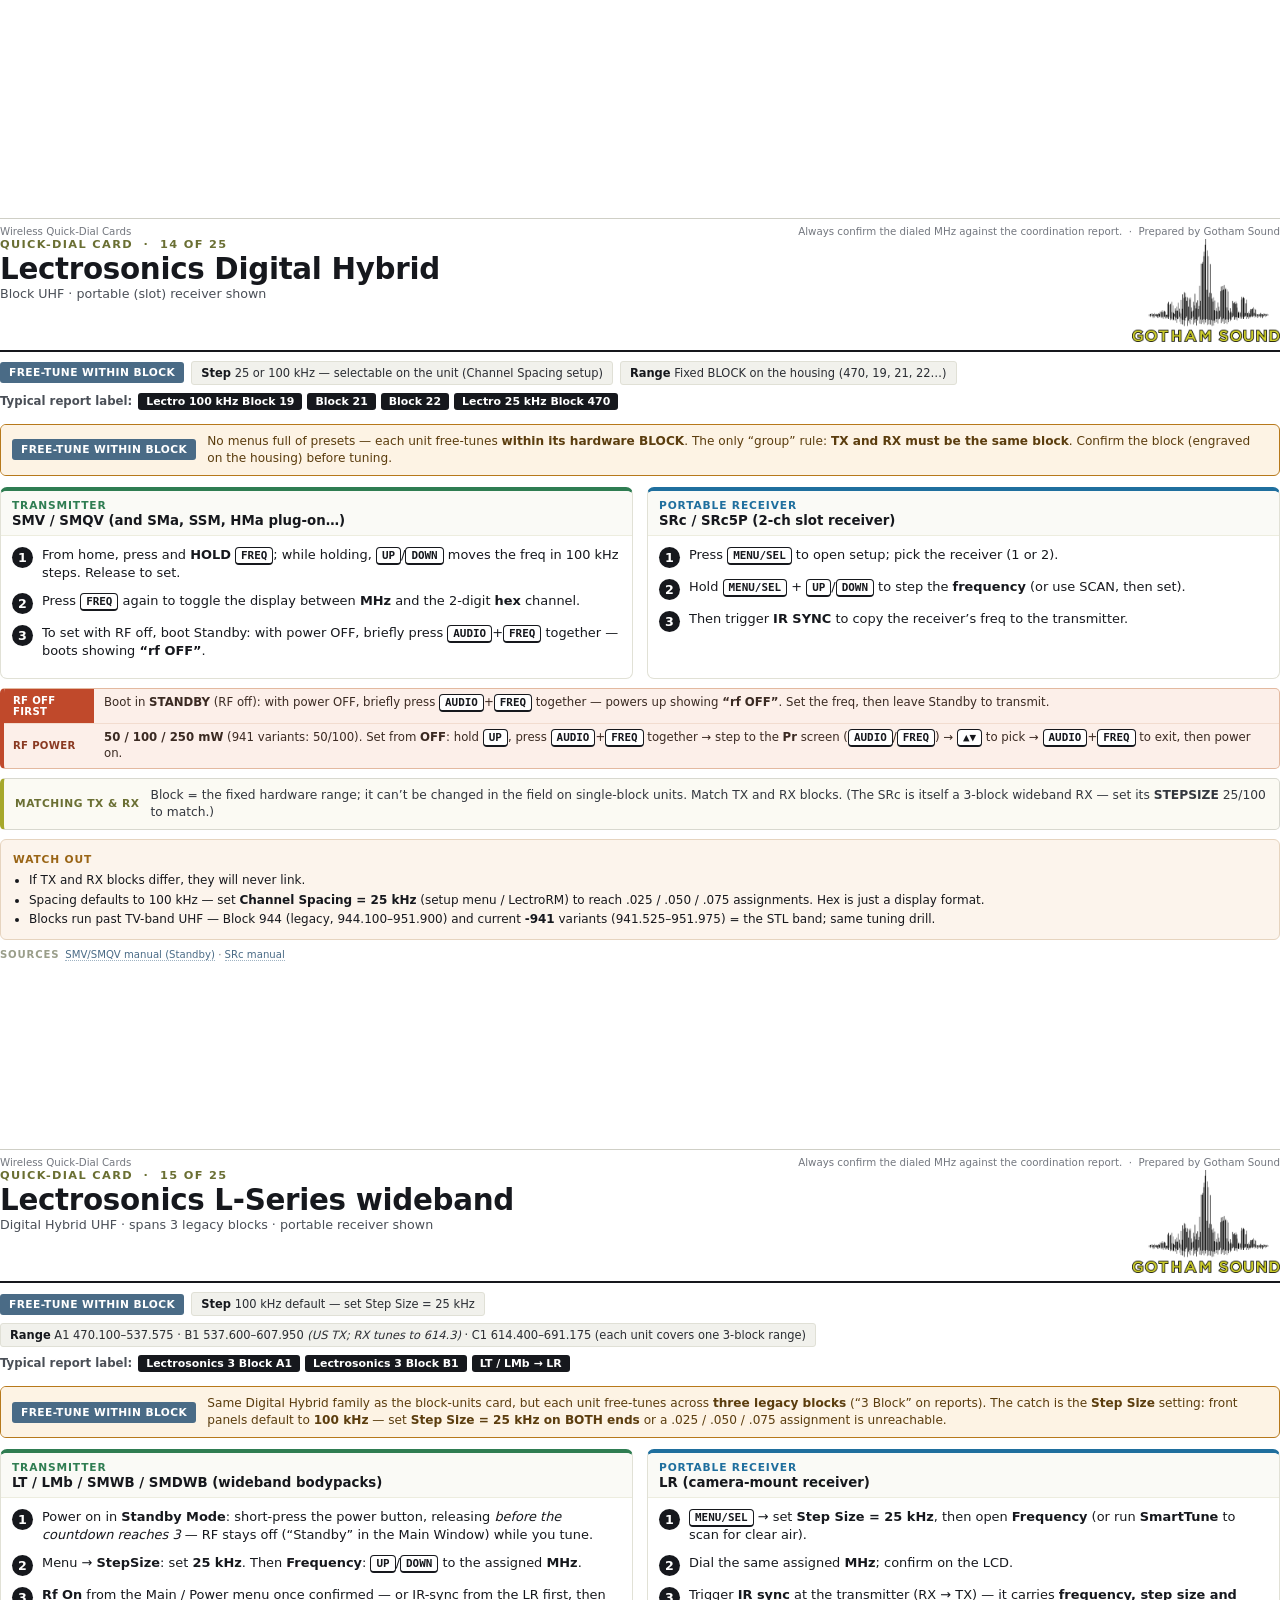
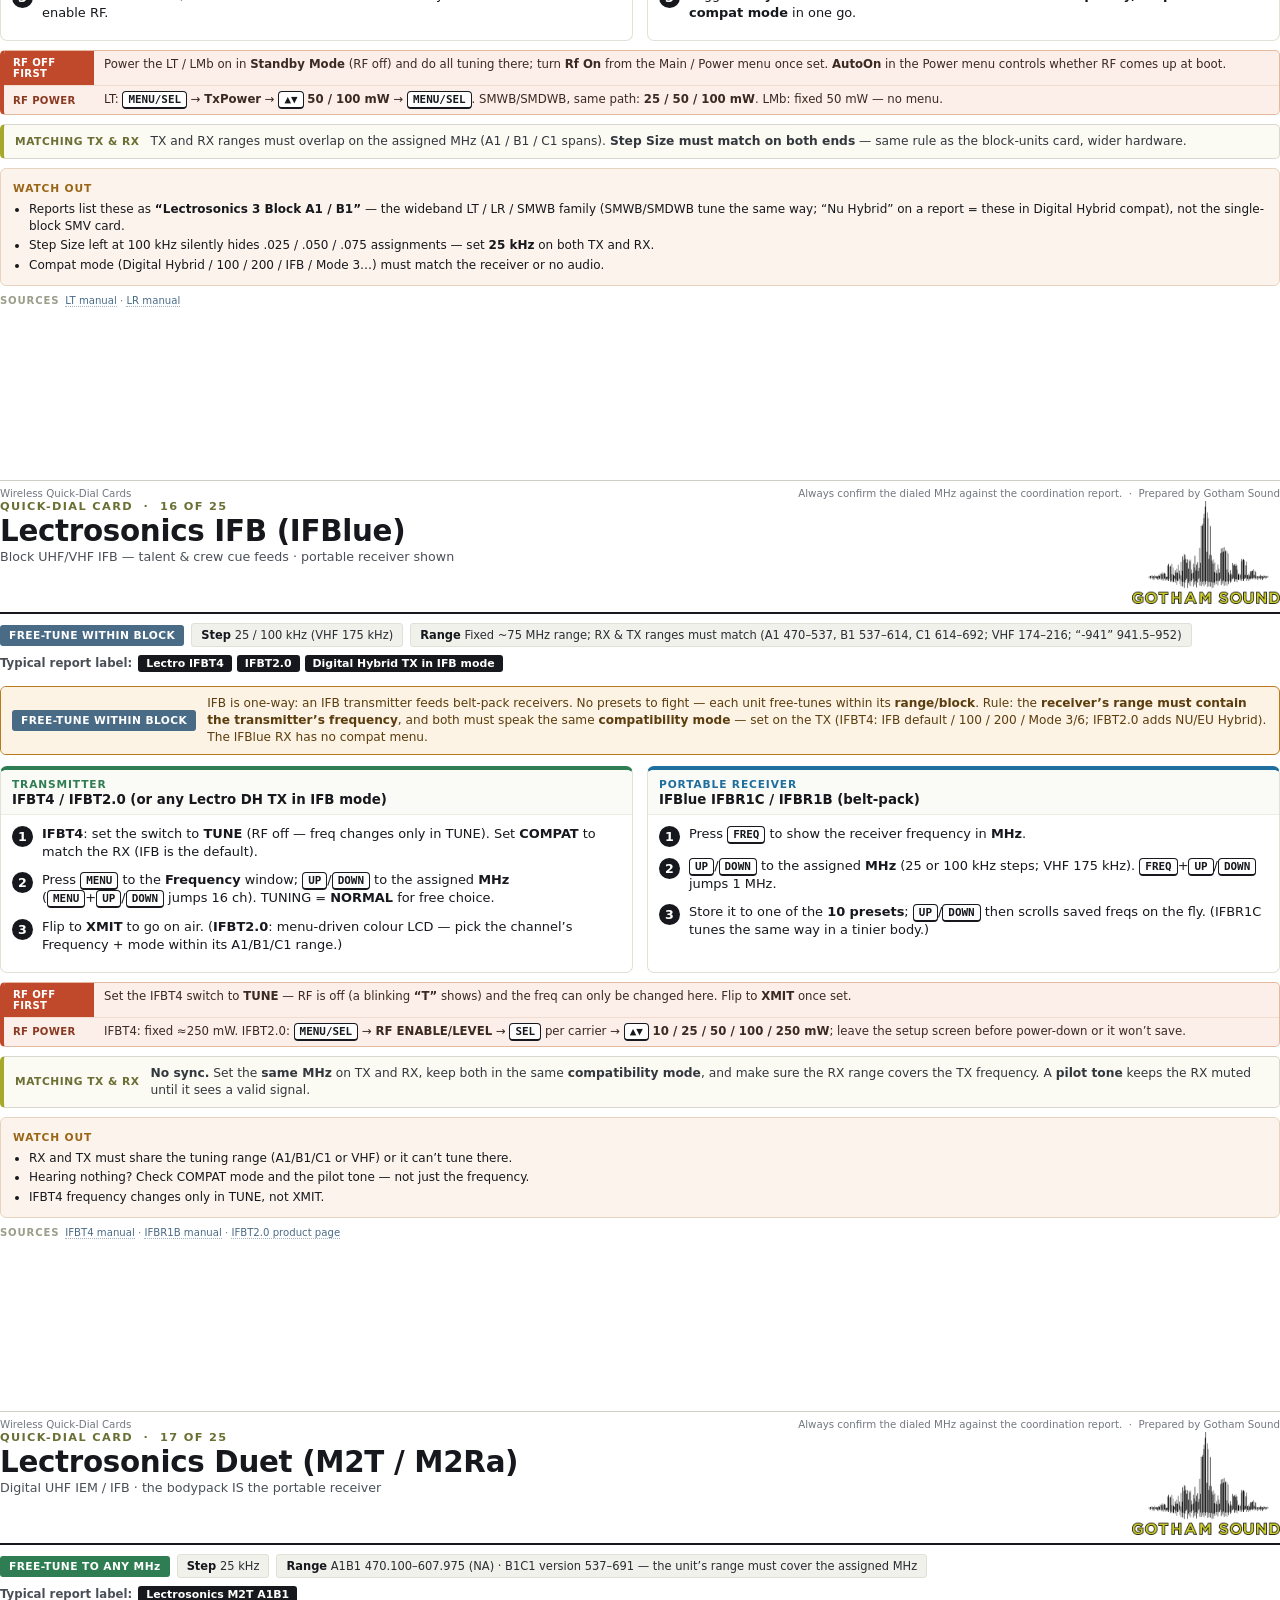
==== commit 9f52b8e7: "Lectrosonics cards: exact RF-power-setting procedures on the TX side Verified against Lectrosonics m" ====
--- a/print.html
+++ b/print.html
@@ -859,7 +859,7 @@
 
   <div class="rfbar">
     <div class="rf-row"><span class="rf-k rf-warn">RF OFF FIRST</span><span class="rf-v">Boot in <b>STANDBY</b> (RF off): with power OFF, briefly press <kbd>AUDIO</kbd>+<kbd>FREQ</kbd> together — powers up showing <b>“rf OFF”</b>. Set the freq, then leave Standby to transmit.</span></div>
-    <div class="rf-row"><span class="rf-k">RF POWER</span><span class="rf-v"><b>50 / 100 / 250 mW</b> in the Power menu (250 mW not on the 941 band).</span></div>
+    <div class="rf-row"><span class="rf-k">RF POWER</span><span class="rf-v"><b>50 / 100 / 250 mW</b> (941 variants: 50/100). Set from <b>OFF</b>: hold <kbd>UP</kbd>, press <kbd>AUDIO</kbd>+<kbd>FREQ</kbd> together → step to the <b>Pr</b> screen (<kbd>AUDIO</kbd>/<kbd>FREQ</kbd>) → <kbd>▲▼</kbd> to pick → <kbd>AUDIO</kbd>+<kbd>FREQ</kbd> to exit, then power on.</span></div>
   </div>
 
   <div class="linkbar"><span class="lk-t">MATCHING TX &amp; RX</span><span>Block = the fixed hardware range; it can’t be changed in the field on single-block units. Match TX and RX blocks. (The SRc is itself a 3-block wideband RX — set its <b>STEPSIZE</b> 25/100 to match.)</span></div>
@@ -910,7 +910,7 @@
 
   <div class="rfbar">
     <div class="rf-row"><span class="rf-k rf-warn">RF OFF FIRST</span><span class="rf-v">Power the LT / LMb on in <b>Standby Mode</b> (RF off) and do all tuning there; turn <b>Rf On</b> from the Main / Power menu once set. <b>AutoOn</b> in the Power menu controls whether RF comes up at boot.</span></div>
-    <div class="rf-row"><span class="rf-k">RF POWER</span><span class="rf-v"><b>50 / 100 mW</b> (Power menu).</span></div>
+    <div class="rf-row"><span class="rf-k">RF POWER</span><span class="rf-v">LT: <kbd>MENU/SEL</kbd> → <b>TxPower</b> → <kbd>▲▼</kbd> <b>50 / 100 mW</b> → <kbd>MENU/SEL</kbd>. SMWB/SMDWB, same path: <b>25 / 50 / 100 mW</b>. LMb: fixed 50 mW — no menu.</span></div>
   </div>
 
   <div class="linkbar"><span class="lk-t">MATCHING TX &amp; RX</span><span>TX and RX ranges must overlap on the assigned MHz (A1 / B1 / C1 spans). <b>Step Size must match on both ends</b> — same rule as the block-units card, wider hardware.</span></div>
@@ -962,7 +962,7 @@
 
   <div class="rfbar">
     <div class="rf-row"><span class="rf-k rf-warn">RF OFF FIRST</span><span class="rf-v">Set the IFBT4 switch to <b>TUNE</b> — RF is off (a blinking <b>“T”</b> shows) and the freq can only be changed here. Flip to <b>XMIT</b> once set.</span></div>
-    <div class="rf-row"><span class="rf-k">RF POWER</span><span class="rf-v">IFBT4: ~250 mW. IFBT2.0: selectable <b>10 / 25 / 50 / 100 / 250 mW</b>.</span></div>
+    <div class="rf-row"><span class="rf-k">RF POWER</span><span class="rf-v">IFBT4: fixed ≈250 mW. IFBT2.0: <kbd>MENU/SEL</kbd> → <b>RF ENABLE/LEVEL</b> → <kbd>SEL</kbd> per carrier → <kbd>▲▼</kbd> <b>10 / 25 / 50 / 100 / 250 mW</b>; leave the setup screen before power-down or it won’t save.</span></div>
   </div>
 
   <div class="linkbar"><span class="lk-t">MATCHING TX &amp; RX</span><span><b>No sync.</b> Set the <b>same MHz</b> on TX and RX, keep both in the same <b>compatibility mode</b>, and make sure the RX range covers the TX frequency. A <b>pilot tone</b> keeps the RX muted until it sees a valid signal.</span></div>
@@ -1013,7 +1013,7 @@
 
   <div class="rfbar">
     <div class="rf-row"><span class="rf-k rf-warn">RF OFF FIRST</span><span class="rf-v">The <b>RF Enable/Level</b> menu keeps each carrier OFF until you explicitly enable it — tune first, enable second. Same habit as the SMV standby boot, just menu-driven.</span></div>
-    <div class="rf-row"><span class="rf-k">RF POWER</span><span class="rf-v"><b>10 / 25 / 50 mW per carrier</b> (RF Enable/Level menu).</span></div>
+    <div class="rf-row"><span class="rf-k">RF POWER</span><span class="rf-v"><kbd>MENU/SEL</kbd> → <b>RF ENABLE/LEVEL</b> → <kbd>SEL</kbd> steps carrier/field → <kbd>▲▼</kbd> to enable and set <b>10 / 25 / 50 mW per carrier</b> → <kbd>BACK</kbd>.</span></div>
   </div>
 
   <div class="linkbar"><span class="lk-t">MATCHING TX &amp; RX</span><span>Transmitter is the rack (M2T), receiver is the belt-pack (M2Ra) — reverse of a mic, like PSM 1000. 2-way IR sync moves settings in either direction.</span></div>
